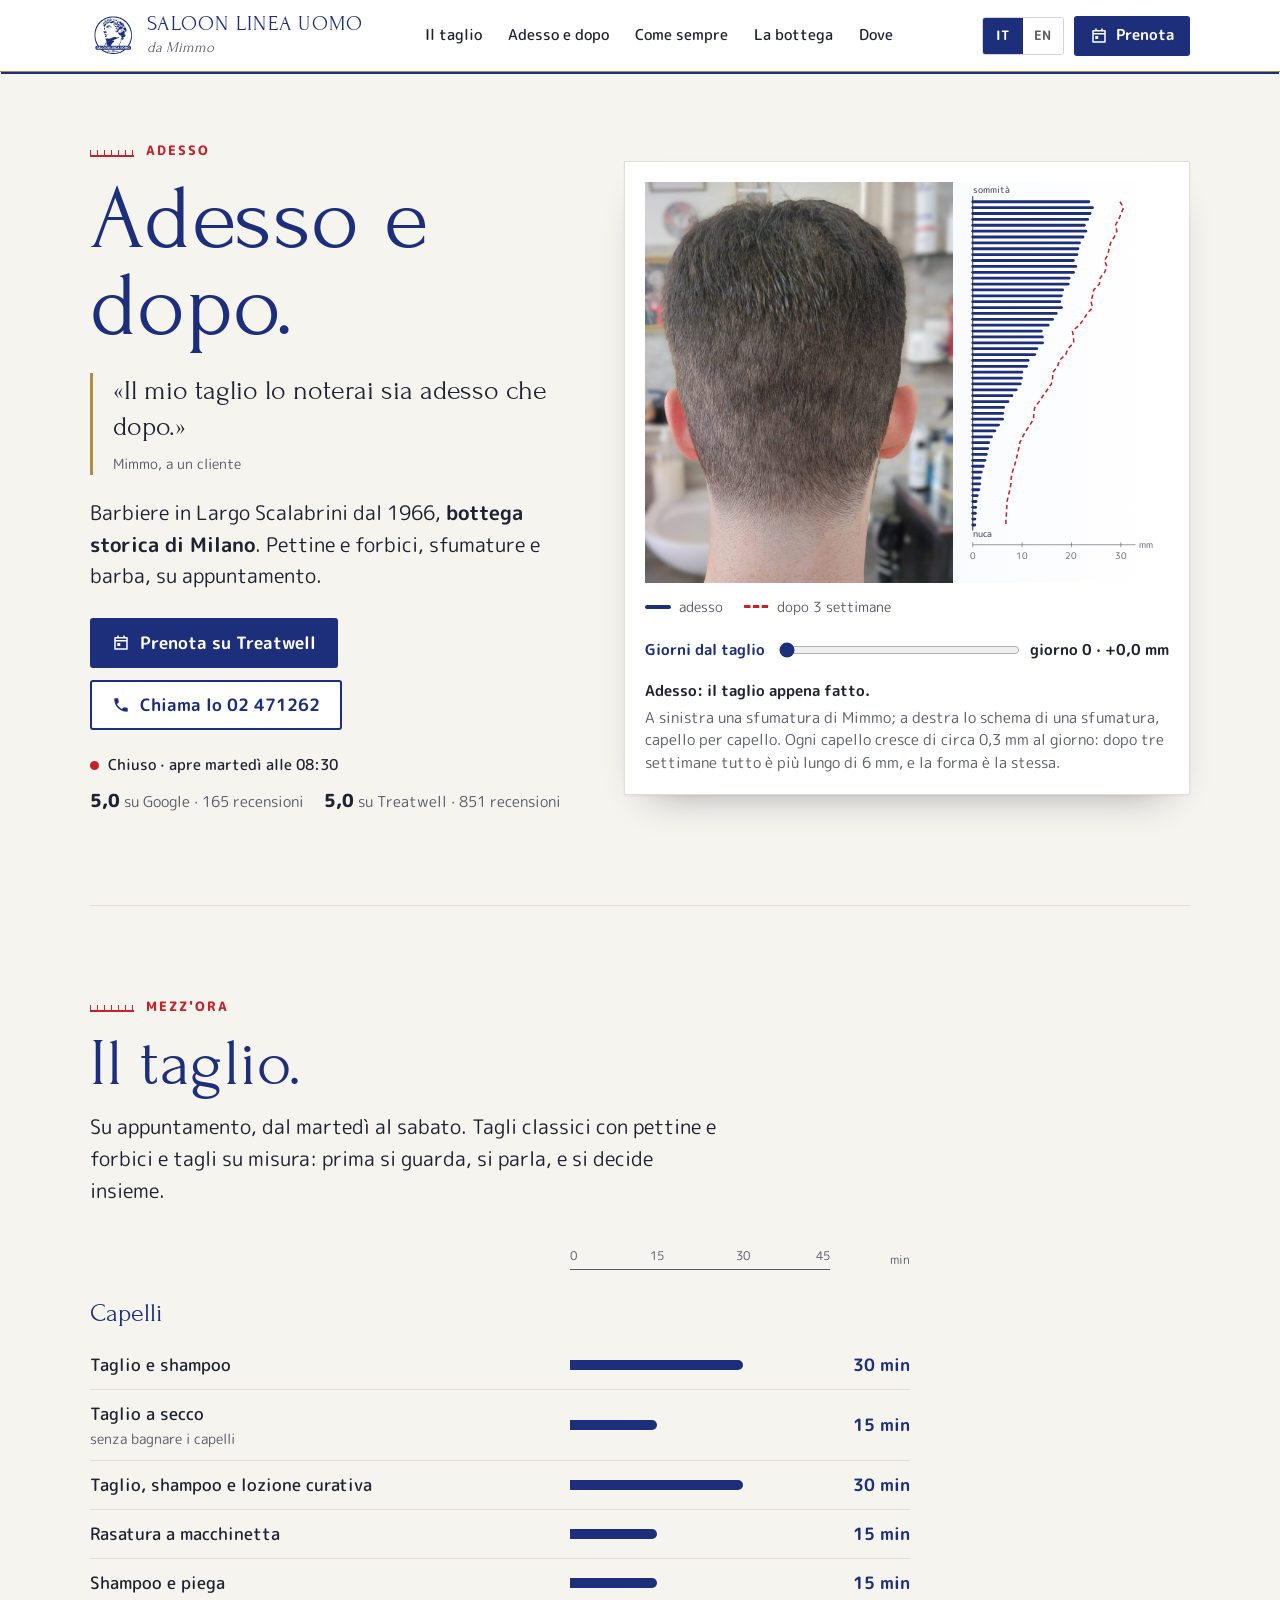
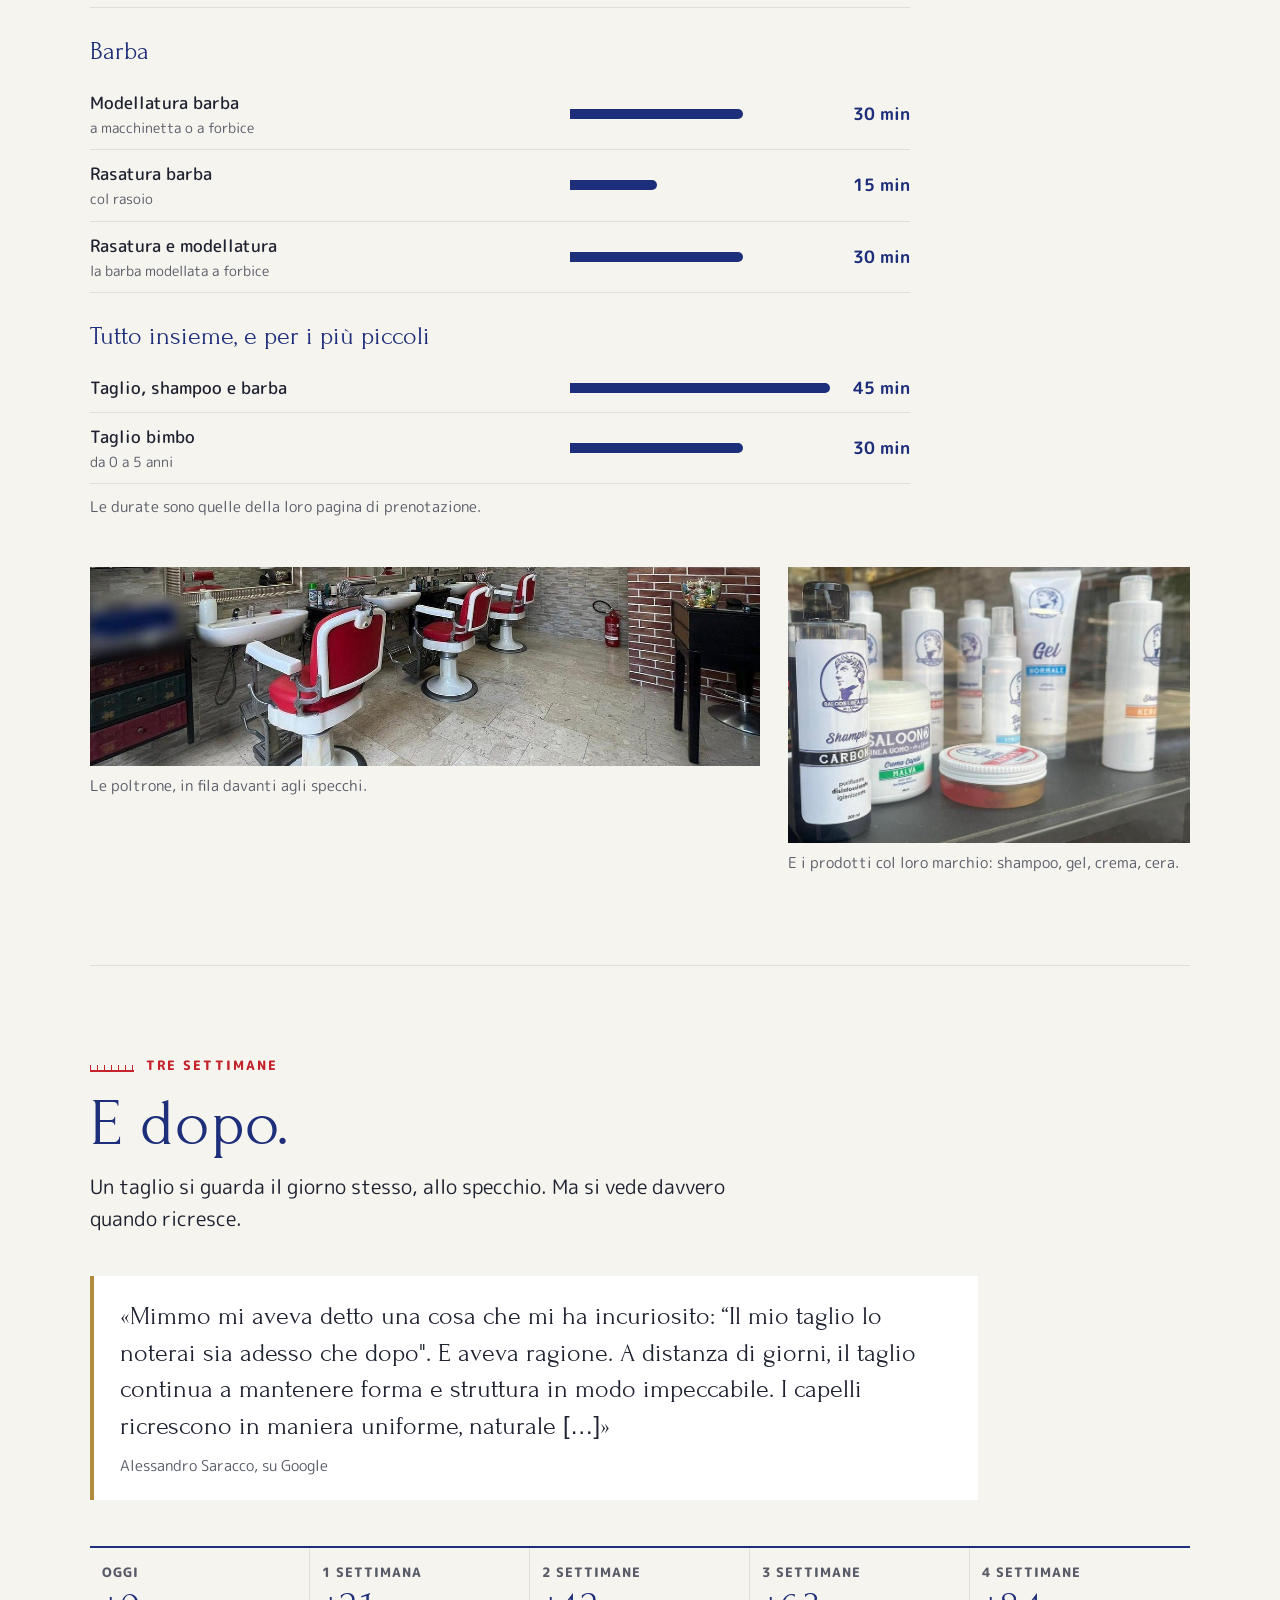
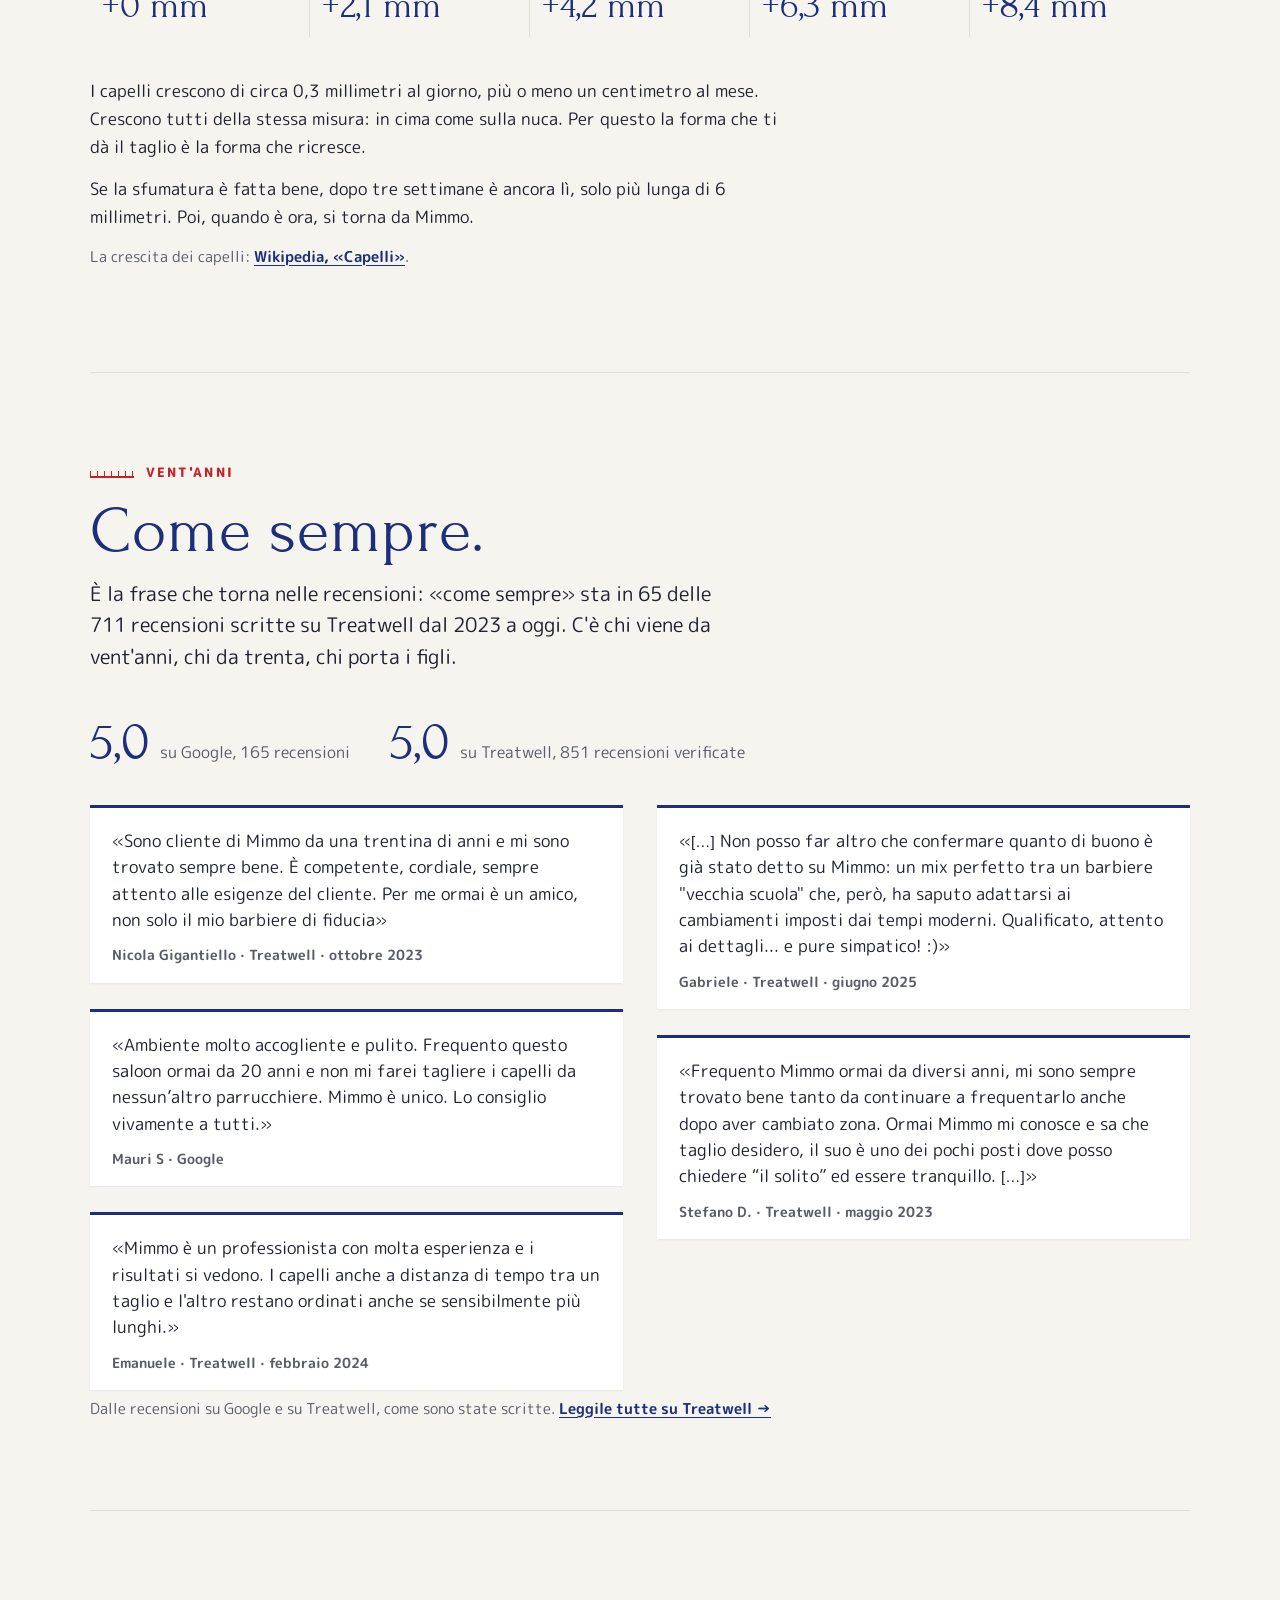
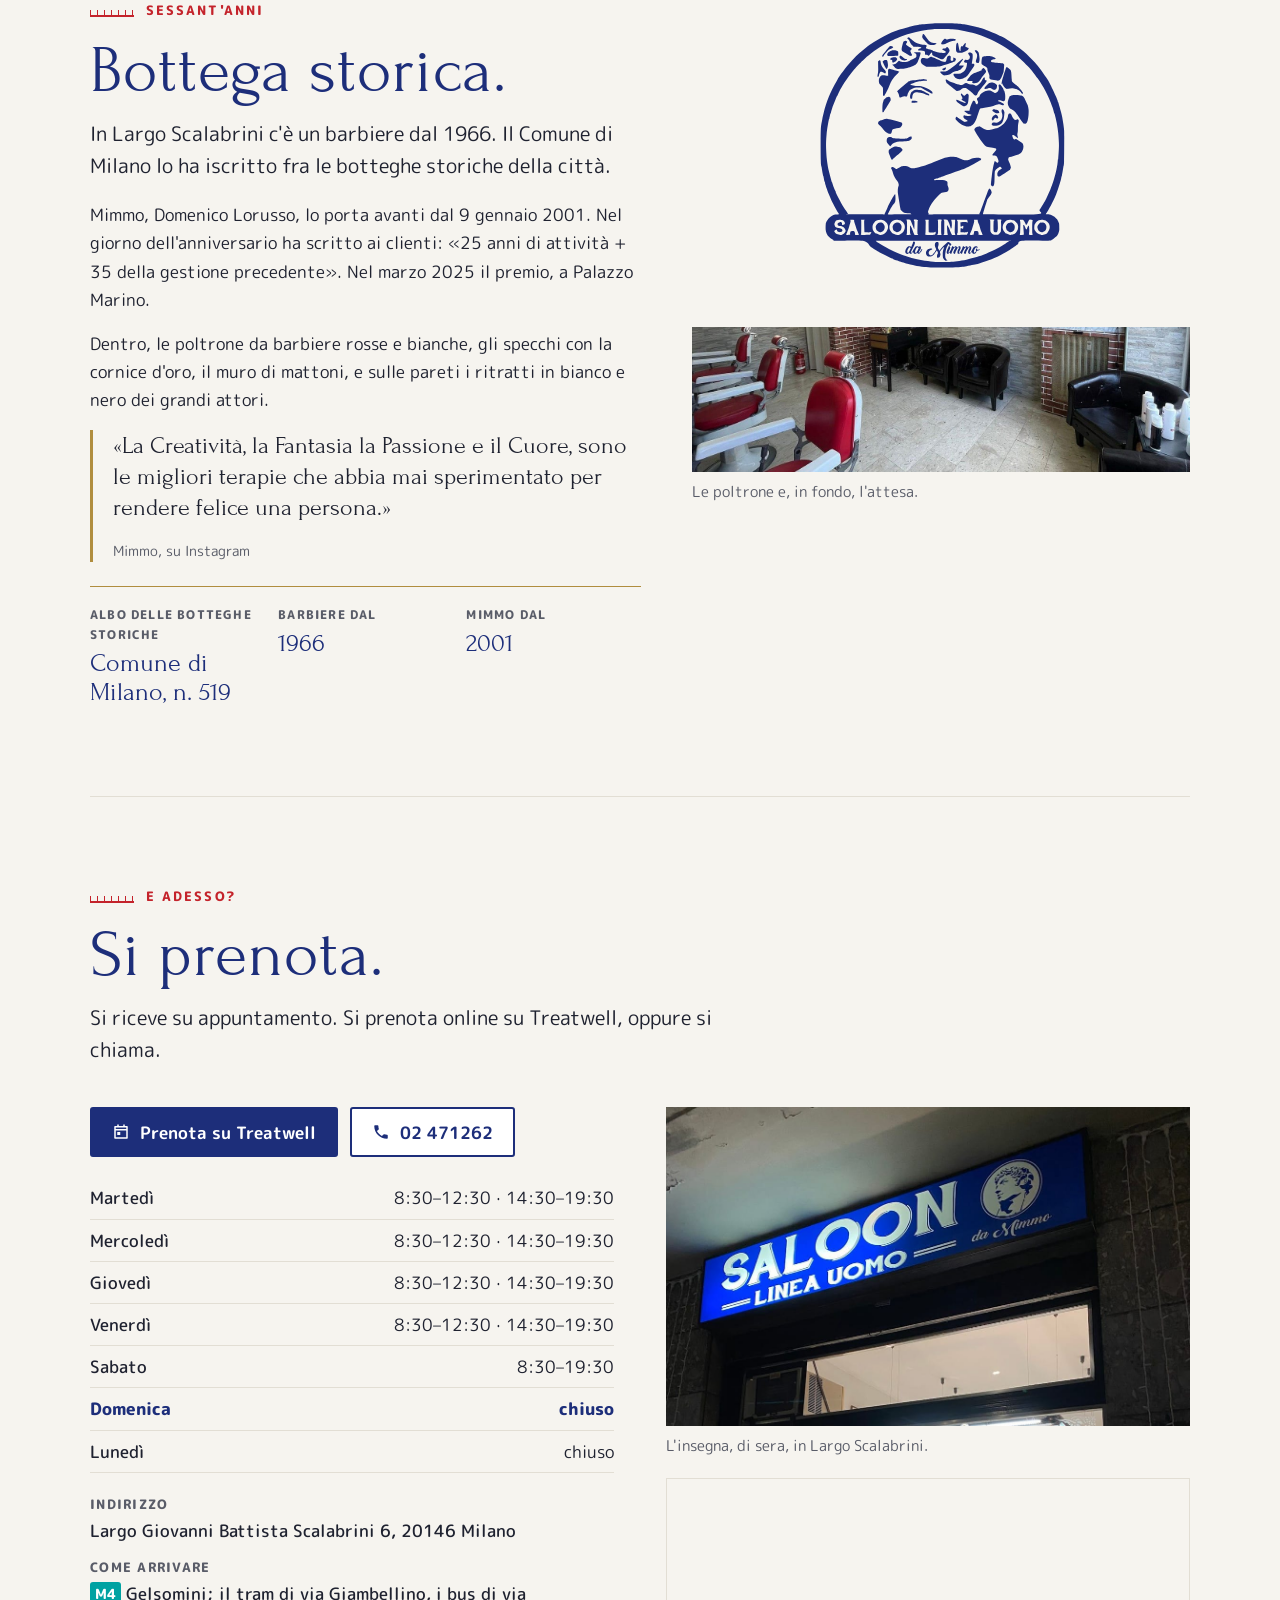
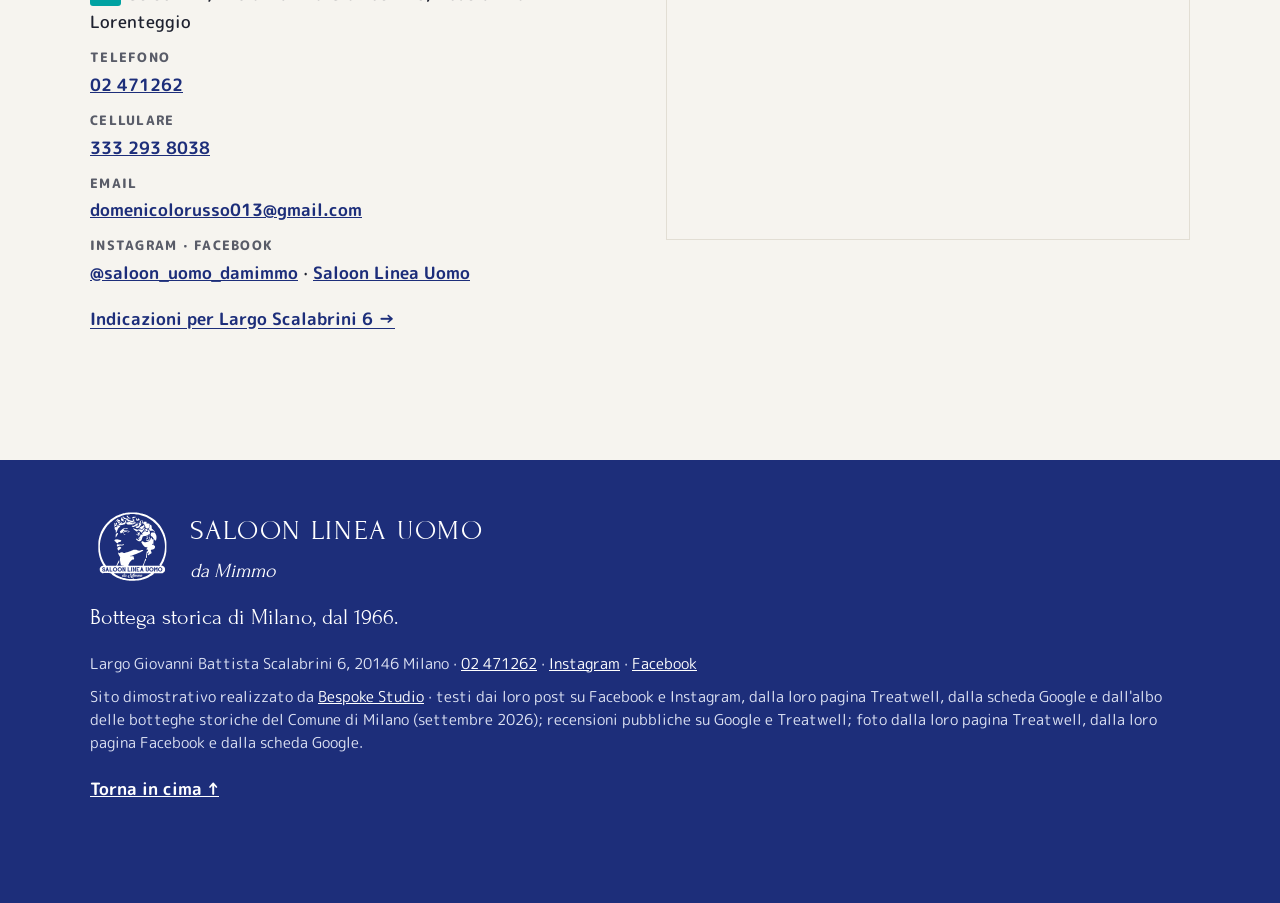
==== index.html @ 53cbd00c "Saloon Linea Uomo da Mimmo — adesso e dopo Sito vetrina del Saloon Linea Uomo da Mimmo, Largo Giovan" ====
<!DOCTYPE html>
<html lang="it" class="no-js">
<head>
<meta charset="utf-8">
<meta name="viewport" content="width=device-width, initial-scale=1">
<script>document.documentElement.classList.remove('no-js')</script>
<title>Saloon Linea Uomo da Mimmo — barbiere dal 1966, bottega storica · Largo Scalabrini, Milano</title>
<meta name="description" content="Saloon Linea Uomo da Mimmo: barbiere in Largo Giovanni Battista Scalabrini 6, Milano (Giambellino), dal 1966, bottega storica del Comune di Milano. Pettine e forbici, sfumature, barba, taglio bimbo. Su appuntamento dal martedì al sabato: prenota su Treatwell o chiama lo 02 471262.">
<link rel="canonical" href="https://rotenzark.github.io/saloon-linea-uomo/">
<meta property="og:type" content="website">
<meta property="og:title" content="Saloon Linea Uomo da Mimmo — Adesso e dopo.">
<meta property="og:description" content="«Il mio taglio lo noterai sia adesso che dopo.» Barbiere in Largo Scalabrini dal 1966, bottega storica di Milano. Su appuntamento.">
<meta property="og:image" content="https://rotenzark.github.io/saloon-linea-uomo/img/og.jpg">
<meta property="og:url" content="https://rotenzark.github.io/saloon-linea-uomo/">
<meta property="og:locale" content="it_IT">
<meta name="twitter:card" content="summary_large_image">
<meta name="theme-color" content="#1D2E7A">
<link rel="icon" href="img/favicon.svg" type="image/svg+xml">
<link rel="icon" href="img/favicon-32.png" sizes="32x32" type="image/png">
<link rel="apple-touch-icon" href="img/apple-touch-icon.png">
<link rel="preconnect" href="https://fonts.googleapis.com">
<link rel="preconnect" href="https://fonts.gstatic.com" crossorigin>
<link href="https://fonts.googleapis.com/css2?family=Forum&amp;family=M+PLUS+Rounded+1c:wght@400;500;700;800&amp;display=swap" rel="stylesheet">
<link rel="stylesheet" href="css/styles.css?v=1">
<script src="https://cdn.jsdelivr.net/npm/gsap@3.12.5/dist/gsap.min.js" defer></script>
<script src="https://cdn.jsdelivr.net/npm/gsap@3.12.5/dist/ScrollTrigger.min.js" defer></script>
<script src="js/main.js?v=1" defer></script>
<script type="application/ld+json">
{"@context":"https://schema.org","@type":"HairSalon","name":"Saloon Linea Uomo da Mimmo","alternateName":["Saloon Linea Uomo"],"description":"Barbiere e parrucchiere per uomo in Largo Giovanni Battista Scalabrini 6, Milano, dal 1966: bottega storica del Comune di Milano. Tagli classici pettine e forbici, sfumature, barba, taglio bimbo. Su appuntamento.","url":"https://rotenzark.github.io/saloon-linea-uomo/","image":"https://rotenzark.github.io/saloon-linea-uomo/img/og.jpg","logo":"https://rotenzark.github.io/saloon-linea-uomo/img/logo-saloon.svg","telephone":"+39 02 471262","email":"domenicolorusso013@gmail.com","founder":{"@type":"Person","name":"Domenico Lorusso","alternateName":"Mimmo"},"foundingDate":"1966","address":{"@type":"PostalAddress","streetAddress":"Largo Giovanni Battista Scalabrini 6","postalCode":"20146","addressLocality":"Milano","addressRegion":"MI","addressCountry":"IT"},"geo":{"@type":"GeoCoordinates","latitude":45.4497892,"longitude":9.1409458},"openingHoursSpecification":[{"@type":"OpeningHoursSpecification","dayOfWeek":["Tuesday","Wednesday","Thursday","Friday"],"opens":"08:30","closes":"12:30"},{"@type":"OpeningHoursSpecification","dayOfWeek":["Tuesday","Wednesday","Thursday","Friday"],"opens":"14:30","closes":"19:30"},{"@type":"OpeningHoursSpecification","dayOfWeek":"Saturday","opens":"08:30","closes":"19:30"}],"sameAs":["https://www.facebook.com/saloonlineauomodamimmo/","https://www.instagram.com/saloon_uomo_damimmo/","https://www.treatwell.it/salone/saloon-linea-uomo-da-mimmo/"]}
</script>
<script type="application/ld+json">
{"@context":"https://schema.org","@type":"FAQPage","mainEntity":[
{"@type":"Question","name":"Come si prenota da Saloon Linea Uomo da Mimmo?","acceptedAnswer":{"@type":"Answer","text":"Si riceve su appuntamento: si prenota online su Treatwell oppure si chiama lo 02 471262."}},
{"@type":"Question","name":"Quali sono gli orari?","acceptedAnswer":{"@type":"Answer","text":"Dal martedì al venerdì 8:30–12:30 e 14:30–19:30, il sabato 8:30–19:30. Domenica e lunedì chiuso."}},
{"@type":"Question","name":"Dove siete?","acceptedAnswer":{"@type":"Answer","text":"In Largo Giovanni Battista Scalabrini 6, 20146 Milano, in zona Giambellino–Lorenteggio. La metro più vicina è M4 Gelsomini; ci sono anche il tram di via Giambellino e i bus di via Lorenteggio."}},
{"@type":"Question","name":"Tagliate i capelli ai bambini?","acceptedAnswer":{"@type":"Answer","text":"Sì: c'è il taglio bimbo, per i bambini da 0 a 5 anni, e tanti papà portano i figli."}},
{"@type":"Question","name":"È una bottega storica?","acceptedAnswer":{"@type":"Answer","text":"Sì: il barbiere di Largo Scalabrini è dal 1966 nell'albo delle botteghe storiche del Comune di Milano. Mimmo lo porta avanti dal 2001."}}
]}
</script>
</head>
<body>

<svg class="simboli" aria-hidden="true" focusable="false"><defs>
  <symbol id="telefono" viewBox="0 0 24 24"><path fill="currentColor" d="M6.6 10.8c1.4 2.8 3.8 5.1 6.6 6.6l2.2-2.2c.3-.3.7-.4 1-.2 1.1.4 2.3.6 3.6.6.6 0 1 .4 1 1V20c0 .6-.4 1-1 1-9.4 0-17-7.6-17-17 0-.6.4-1 1-1h3.5c.6 0 1 .4 1 1 0 1.3.2 2.5.6 3.6.1.3 0 .7-.2 1l-2.3 2.2z"/></symbol>
  <symbol id="calendario" viewBox="0 0 24 24"><path fill="currentColor" d="M7 2h2v2h6V2h2v2h3a1 1 0 0 1 1 1v15a1 1 0 0 1-1 1H4a1 1 0 0 1-1-1V5a1 1 0 0 1 1-1h3V2zm12 8H5v9h14v-9zM5 6v2h14V6H5zm2 6h4v4H7v-4z"/></symbol>
</defs></svg>

<a class="salta-al-testo" href="#adesso" data-i18n="m.salta">Vai al contenuto</a>

<header class="testata">
  <a class="marchio" href="#adesso" aria-label="Saloon Linea Uomo da Mimmo, torna all'inizio" data-i18n-aria="m.top">
    <img class="marchio__logo" src="img/logo-saloon.svg" width="46" height="46" alt="">
    <span class="marchio__nome">Saloon Linea Uomo</span>
    <span class="marchio__da">da Mimmo</span>
  </a>
  <nav id="mainNav" class="voci" aria-label="Sezioni" data-i18n-aria="m.sezioni">
    <a href="#taglio" data-i18n="v.taglio">Il taglio</a>
    <a href="#dopo" data-i18n="v.dopo">Adesso e dopo</a>
    <a href="#sempre" data-i18n="v.sempre">Come sempre</a>
    <a href="#bottega" data-i18n="v.bottega">La bottega</a>
    <a href="#dove" data-i18n="v.dove">Dove</a>
  </nav>
  <div class="testata__destra">
    <div class="lingue" role="group" aria-label="Lingua" data-i18n-aria="m.lingua">
      <button type="button" data-lang="it" aria-pressed="true">IT</button>
      <button type="button" data-lang="en" aria-pressed="false">EN</button>
    </div>
    <a class="testata__prenota" href="https://www.treatwell.it/salone/saloon-linea-uomo-da-mimmo/" target="_blank" rel="noopener"><svg aria-hidden="true"><use href="#calendario"/></svg><span data-i18n="t.prenota">Prenota</span></a>
    <button id="burger" class="burger" type="button" aria-expanded="false" aria-controls="indiceMobile" aria-label="Apri il menu" data-i18n-aria="m.menu"><span></span><span></span><span></span></button>
  </div>
</header>

<nav id="indiceMobile" class="indice-mobile" hidden aria-label="Sezioni" data-i18n-aria="m.sezioni">
  <a href="#taglio" data-i18n="v.taglio">Il taglio</a>
  <a href="#dopo" data-i18n="v.dopo">Adesso e dopo</a>
  <a href="#sempre" data-i18n="v.sempre">Come sempre</a>
  <a href="#bottega" data-i18n="v.bottega">La bottega</a>
  <a href="#dove" data-i18n="v.dove">Dove</a>
</nav>

<!-- il righello del tempo: sei capitoli, dal più corto al più lungo -->
<nav class="righello" aria-label="Il tempo di un taglio" data-i18n-aria="m.righello">
  <ol>
    <li><a href="#adesso" data-tempo="adesso"><span data-i18n="r0">adesso</span></a></li>
    <li><a href="#taglio" data-tempo="taglio"><span data-i18n="r1">mezz'ora</span></a></li>
    <li><a href="#dopo" data-tempo="dopo"><span data-i18n="r2">tre settimane</span></a></li>
    <li><a href="#sempre" data-tempo="sempre"><span data-i18n="r3">vent'anni</span></a></li>
    <li><a href="#bottega" data-tempo="bottega"><span data-i18n="r4">sessant'anni</span></a></li>
    <li><a href="#dove" data-tempo="dove"><span data-i18n="r5">e adesso?</span></a></li>
  </ol>
</nav>

<main>

<!-- ══════ ADESSO — la copertina, con la firma: la sfumatura che ricresce ══════ -->
<section id="adesso" class="capitolo capitolo--adesso" data-capitolo="adesso" aria-labelledby="titolo">
  <div class="adesso">
    <div class="adesso__testo">
      <p class="tempo"><span data-i18n="h.tempo">Adesso</span></p>
      <h1 id="titolo" class="titolone" data-i18n="h.titolo">Adesso e dopo.</h1>
      <blockquote class="frase">
        <p data-i18n="h.frase">«Il mio taglio lo noterai sia adesso che dopo.»</p>
        <footer data-i18n="h.chi">Mimmo, a un cliente</footer>
      </blockquote>
      <p class="lede" data-i18n="h.sotto">Barbiere in Largo Scalabrini dal 1966, <strong>bottega storica di Milano</strong>. Pettine e forbici, sfumature e barba, su appuntamento.</p>
      <div class="bottoni">
        <a class="bottone bottone--blu" href="https://www.treatwell.it/salone/saloon-linea-uomo-da-mimmo/" target="_blank" rel="noopener"><svg aria-hidden="true"><use href="#calendario"/></svg><span data-i18n="h.prenota">Prenota su Treatwell</span></a>
        <a class="bottone" href="tel:+3902471262"><svg aria-hidden="true"><use href="#telefono"/></svg><span data-i18n="h.chiama">Chiama lo 02 471262</span></a>
      </div>
      <p class="stato-riga"><span class="stato" id="orarioStato">Dal martedì al sabato, su appuntamento</span></p>
      <p class="voti"><a href="#sempre"><b>5,0</b> <span data-i18n="h.vg">su Google · 165 recensioni</span></a> <a href="#sempre"><b>5,0</b> <span data-i18n="h.vt">su Treatwell · 851 recensioni</span></a></p>
    </div>
    <figure class="scheda" id="scheda">
      <div class="scheda__coppia">
        <div class="scheda__foto">
          <img src="img/sfumatura.jpg" width="1000" height="1301" fetchpriority="high" alt="Una sfumatura vista da dietro: i capelli corti e scuri in cima, sempre più corti verso la nuca, fino alla pelle" data-i18n-alt="h.alt">
        </div>
        <!-- GRAFICO:INIZIO -->
        <svg class="grafico" id="grafico" viewBox="0 0 700 1301" role="img" aria-labelledby="graficoTitolo graficoDesc">
          <title id="graficoTitolo" data-i18n="h.gTitolo">Schema della sfumatura: la lunghezza di ogni capello, dalla sommità alla nuca</title>
          <desc id="graficoDesc" data-i18n="h.gDesc">Cinquantasei righe blu, corte in basso e lunghe in alto: da 0,4 millimetri alla nuca a 24 in cima. Una linea rossa tratteggiata segna gli stessi capelli dopo tre settimane, tutti più lunghi di 6,3 millimetri: la forma è la stessa, spostata.</desc>
          <text class="grafico__zona" x="64" y="36" data-i18n="h.gSu">sommità</text>
          <text class="grafico__zona" x="64" y="1150" data-i18n="h.gGiu">nuca</text>
          <line class="grafico__cute" x1="64" y1="46" x2="64" y2="1130"/>
          <g class="grafico__capelli"><line class="capello" x1="64" y1="64" x2="440.6" y2="64" data-l="23.54"/><line class="capello" x1="64" y1="83.1" x2="452.2" y2="83.1" data-l="24.26"/><line class="capello" x1="64" y1="102.1" x2="444.3" y2="102.1" data-l="23.77"/><line class="capello" x1="64" y1="121.2" x2="436.5" y2="121.2" data-l="23.28"/><line class="capello" x1="64" y1="140.2" x2="425.8" y2="140.2" data-l="22.61"/><line class="capello" x1="64" y1="159.3" x2="430.6" y2="159.3" data-l="22.91"/><line class="capello" x1="64" y1="178.3" x2="421.8" y2="178.3" data-l="22.36"/><line class="capello" x1="64" y1="197.4" x2="410.1" y2="197.4" data-l="21.63"/><line class="capello" x1="64" y1="216.4" x2="405.1" y2="216.4" data-l="21.32"/><line class="capello" x1="64" y1="235.5" x2="401.6" y2="235.5" data-l="21.1"/><line class="capello" x1="64" y1="254.5" x2="390.2" y2="254.5" data-l="20.39"/><line class="capello" x1="64" y1="273.6" x2="398.2" y2="273.6" data-l="20.89"/><line class="capello" x1="64" y1="292.7" x2="390.7" y2="292.7" data-l="20.42"/><line class="capello" x1="64" y1="311.7" x2="376.3" y2="311.7" data-l="19.52"/><line class="capello" x1="64" y1="330.8" x2="373.8" y2="330.8" data-l="19.36"/><line class="capello" x1="64" y1="349.8" x2="355.5" y2="349.8" data-l="18.22"/><line class="capello" x1="64" y1="368.9" x2="351.5" y2="368.9" data-l="17.97"/><line class="capello" x1="64" y1="387.9" x2="346.4" y2="387.9" data-l="17.65"/><line class="capello" x1="64" y1="407" x2="351.7" y2="407" data-l="17.98"/><line class="capello" x1="64" y1="426" x2="334.7" y2="426" data-l="16.92"/><line class="capello" x1="64" y1="445.1" x2="322.7" y2="445.1" data-l="16.17"/><line class="capello" x1="64" y1="464.1" x2="308.3" y2="464.1" data-l="15.27"/><line class="capello" x1="64" y1="483.2" x2="286.4" y2="483.2" data-l="13.9"/><line class="capello" x1="64" y1="502.3" x2="289.8" y2="502.3" data-l="14.11"/><line class="capello" x1="64" y1="521.3" x2="290.6" y2="521.3" data-l="14.16"/><line class="capello" x1="64" y1="540.4" x2="271.7" y2="540.4" data-l="12.98"/><line class="capello" x1="64" y1="559.4" x2="265" y2="559.4" data-l="12.56"/><line class="capello" x1="64" y1="578.5" x2="243.5" y2="578.5" data-l="11.22"/><line class="capello" x1="64" y1="597.5" x2="238.7" y2="597.5" data-l="10.92"/><line class="capello" x1="64" y1="616.6" x2="222.9" y2="616.6" data-l="9.93"/><line class="capello" x1="64" y1="635.6" x2="222.1" y2="635.6" data-l="9.88"/><line class="capello" x1="64" y1="654.7" x2="218.1" y2="654.7" data-l="9.63"/><line class="capello" x1="64" y1="673.7" x2="205" y2="673.7" data-l="8.81"/><line class="capello" x1="64" y1="692.8" x2="191.2" y2="692.8" data-l="7.95"/><line class="capello" x1="64" y1="711.9" x2="178.4" y2="711.9" data-l="7.15"/><line class="capello" x1="64" y1="730.9" x2="164.2" y2="730.9" data-l="6.26"/><line class="capello" x1="64" y1="750" x2="161.1" y2="750" data-l="6.07"/><line class="capello" x1="64" y1="769" x2="160.5" y2="769" data-l="6.03"/><line class="capello" x1="64" y1="788.1" x2="147.8" y2="788.1" data-l="5.24"/><line class="capello" x1="64" y1="807.1" x2="135.7" y2="807.1" data-l="4.48"/><line class="capello" x1="64" y1="826.2" x2="125.1" y2="826.2" data-l="3.82"/><line class="capello" x1="64" y1="845.2" x2="115.8" y2="845.2" data-l="3.24"/><line class="capello" x1="64" y1="864.3" x2="112.3" y2="864.3" data-l="3.02"/><line class="capello" x1="64" y1="883.3" x2="108" y2="883.3" data-l="2.75"/><line class="capello" x1="64" y1="902.4" x2="103.5" y2="902.4" data-l="2.47"/><line class="capello" x1="64" y1="921.5" x2="97.8" y2="921.5" data-l="2.11"/><line class="capello" x1="64" y1="940.5" x2="91.8" y2="940.5" data-l="1.74"/><line class="capello" x1="64" y1="959.6" x2="87.7" y2="959.6" data-l="1.48"/><line class="capello" x1="64" y1="978.6" x2="86.9" y2="978.6" data-l="1.43"/><line class="capello" x1="64" y1="997.7" x2="83.8" y2="997.7" data-l="1.24"/><line class="capello" x1="64" y1="1016.7" x2="78.7" y2="1016.7" data-l="0.92"/><line class="capello" x1="64" y1="1035.8" x2="74.6" y2="1035.8" data-l="0.66"/><line class="capello" x1="64" y1="1054.8" x2="73.4" y2="1054.8" data-l="0.59"/><line class="capello" x1="64" y1="1073.9" x2="72.5" y2="1073.9" data-l="0.53"/><line class="capello" x1="64" y1="1092.9" x2="70.9" y2="1092.9" data-l="0.43"/><line class="capello" x1="64" y1="1112" x2="70.6" y2="1112" data-l="0.41"/></g>
          <polyline class="grafico__dopo" points="541.4,64 553,83.1 545.1,102.1 537.3,121.2 526.6,140.2 531.4,159.3 522.6,178.3 510.9,197.4 505.9,216.4 502.4,235.5 491,254.5 499,273.6 491.5,292.7 477.1,311.7 474.6,330.8 456.3,349.8 452.3,368.9 447.2,387.9 452.5,407 435.5,426 423.5,445.1 409.1,464.1 387.2,483.2 390.6,502.3 391.4,521.3 372.5,540.4 365.8,559.4 344.3,578.5 339.5,597.5 323.7,616.6 322.9,635.6 318.9,654.7 305.8,673.7 292,692.8 279.2,711.9 265,730.9 261.9,750 261.3,769 248.6,788.1 236.5,807.1 225.9,826.2 216.6,845.2 213.1,864.3 208.8,883.3 204.3,902.4 198.6,921.5 192.6,940.5 188.5,959.6 187.7,978.6 184.6,997.7 179.5,1016.7 175.4,1035.8 174.2,1054.8 173.3,1073.9 171.7,1092.9 171.4,1112"/>
          <g class="asse"><line class="asse__linea" x1="64" y1="1176" x2="592" y2="1176"/><line class="asse__tacca" x1="64" y1="1168" x2="64" y2="1184"/><text class="asse__num" x="64" y="1222" text-anchor="middle">0</text><line class="asse__tacca" x1="224" y1="1168" x2="224" y2="1184"/><text class="asse__num" x="224" y="1222" text-anchor="middle">10</text><line class="asse__tacca" x1="384" y1="1168" x2="384" y2="1184"/><text class="asse__num" x="384" y="1222" text-anchor="middle">20</text><line class="asse__tacca" x1="544" y1="1168" x2="544" y2="1184"/><text class="asse__num" x="544" y="1222" text-anchor="middle">30</text><text class="asse__mm" x="604" y="1186">mm</text></g>
        </svg>
        <!-- GRAFICO:FINE -->
      </div>
      <p class="scheda__legenda"><span><i></i><span data-i18n="h.lAdesso">adesso</span></span><span><i class="tratteggio"></i><span data-i18n="h.lDopo">dopo 3 settimane</span></span></p>
      <div class="scheda__giorni" id="giorniRiga" hidden>
        <label for="giorni" data-i18n="h.giorniLab">Giorni dal taglio</label>
        <input type="range" id="giorni" min="0" max="28" step="1" value="0">
        <output id="giorniOut" for="giorni"><span id="giornoN">giorno 0</span> · <span id="giornoMm">+0,0 mm</span></output>
      </div>
      <figcaption>
        <span class="scheda__stato" id="schedaStato" aria-live="polite" data-i18n="h.stato">Adesso: il taglio appena fatto.</span>
        <span data-i18n="h.cap">A sinistra una sfumatura di Mimmo; a destra lo schema di una sfumatura, capello per capello. Ogni capello cresce di circa 0,3 mm al giorno: dopo tre settimane tutto è più lungo di 6 mm, e la forma è la stessa.</span>
      </figcaption>
    </figure>
  </div>
</section>

<!-- ══════ MEZZ'ORA — il taglio ══════ -->
<section id="taglio" class="capitolo" data-capitolo="taglio" aria-labelledby="taglio-t">
  <header class="capo reveal">
    <p class="tempo"><span data-i18n="t.tempo">Mezz'ora</span></p>
    <h2 id="taglio-t" class="titolo" data-i18n="t.t">Il taglio.</h2>
    <p class="lede" data-i18n="t.s">Su appuntamento, dal martedì al sabato. Tagli classici con pettine e forbici e tagli su misura: prima si guarda, si parla, e si decide insieme.</p>
  </header>
  <div class="listino reveal">
    <div class="listino__scala" aria-hidden="true"><span></span><span class="listino__tacche"><span>0</span><span>15</span><span>30</span><span>45</span></span><span>min</span></div>
    <h3 class="listino__gruppo" data-i18n="t.g1">Capelli</h3>
    <ul>
      <li class="servizio" style="--min:30"><span class="servizio__nome" data-i18n="t.s1">Taglio e shampoo</span><span class="servizio__barra" aria-hidden="true"></span><span class="servizio__min">30 min</span></li>
      <li class="servizio" style="--min:15"><span class="servizio__nome"><span data-i18n="t.s2">Taglio a secco</span> <small data-i18n="t.s2n">senza bagnare i capelli</small></span><span class="servizio__barra" aria-hidden="true"></span><span class="servizio__min">15 min</span></li>
      <li class="servizio" style="--min:30"><span class="servizio__nome" data-i18n="t.s3">Taglio, shampoo e lozione curativa</span><span class="servizio__barra" aria-hidden="true"></span><span class="servizio__min">30 min</span></li>
      <li class="servizio" style="--min:15"><span class="servizio__nome" data-i18n="t.s4">Rasatura a macchinetta</span><span class="servizio__barra" aria-hidden="true"></span><span class="servizio__min">15 min</span></li>
      <li class="servizio" style="--min:15"><span class="servizio__nome" data-i18n="t.s5">Shampoo e piega</span><span class="servizio__barra" aria-hidden="true"></span><span class="servizio__min">15 min</span></li>
    </ul>
    <h3 class="listino__gruppo" data-i18n="t.g2">Barba</h3>
    <ul>
      <li class="servizio" style="--min:30"><span class="servizio__nome"><span data-i18n="t.s6">Modellatura barba</span> <small data-i18n="t.s6n">a macchinetta o a forbice</small></span><span class="servizio__barra" aria-hidden="true"></span><span class="servizio__min">30 min</span></li>
      <li class="servizio" style="--min:15"><span class="servizio__nome"><span data-i18n="t.s7">Rasatura barba</span> <small data-i18n="t.s7n">col rasoio</small></span><span class="servizio__barra" aria-hidden="true"></span><span class="servizio__min">15 min</span></li>
      <li class="servizio" style="--min:30"><span class="servizio__nome"><span data-i18n="t.s8">Rasatura e modellatura</span> <small data-i18n="t.s8n">la barba modellata a forbice</small></span><span class="servizio__barra" aria-hidden="true"></span><span class="servizio__min">30 min</span></li>
    </ul>
    <h3 class="listino__gruppo" data-i18n="t.g3">Tutto insieme, e per i più piccoli</h3>
    <ul>
      <li class="servizio" style="--min:45"><span class="servizio__nome" data-i18n="t.s9">Taglio, shampoo e barba</span><span class="servizio__barra" aria-hidden="true"></span><span class="servizio__min">45 min</span></li>
      <li class="servizio" style="--min:30"><span class="servizio__nome"><span data-i18n="t.s10">Taglio bimbo</span> <small data-i18n="t.s10n">da 0 a 5 anni</small></span><span class="servizio__barra" aria-hidden="true"></span><span class="servizio__min">30 min</span></li>
    </ul>
    <p class="piccolo" data-i18n="t.nota">Le durate sono quelle della loro pagina di prenotazione.</p>
  </div>
  <div class="coppia-foto">
    <figure class="foto reveal">
      <button class="foto-btn" type="button" data-full="img/saloon.jpg"><img src="img/saloon.jpg" width="1280" height="380" alt="Le poltrone da barbiere rosse e bianche in fila davanti ai lavandini, sul pavimento di marmo chiaro" data-i18n-alt="t.a1"></button>
      <figcaption data-i18n="t.f1">Le poltrone, in fila davanti agli specchi.</figcaption>
    </figure>
    <figure class="foto reveal">
      <button class="foto-btn" type="button" data-full="img/prodotti.jpg"><img src="img/prodotti.jpg" width="908" height="625" alt="Flaconi e vasetti bianchi con il loro logo, la testa classica nel cerchio blu: shampoo al carbone, crema capelli alla malva, gel, cera" data-i18n-alt="t.a2"></button>
      <figcaption data-i18n="t.f2">E i prodotti col loro marchio: shampoo, gel, crema, cera.</figcaption>
    </figure>
  </div>
</section>

<!-- ══════ TRE SETTIMANE — adesso e dopo ══════ -->
<section id="dopo" class="capitolo capitolo--dopo" data-capitolo="dopo" aria-labelledby="dopo-t">
  <header class="capo reveal">
    <p class="tempo"><span data-i18n="d.tempo">Tre settimane</span></p>
    <h2 id="dopo-t" class="titolo" data-i18n="d.t">E dopo.</h2>
    <p class="lede" data-i18n="d.s">Un taglio si guarda il giorno stesso, allo specchio. Ma si vede davvero quando ricresce.</p>
  </header>
  <blockquote class="citazione reveal">
    <p data-i18n="d.cit">«Mimmo mi aveva detto una cosa che mi ha incuriosito: “Il mio taglio lo noterai sia adesso che dopo". E aveva ragione. A distanza di giorni, il taglio continua a mantenere forma e struttura in modo impeccabile. I capelli ricrescono in maniera uniforme, naturale <span class="taglio">[…]</span>»</p>
    <footer>Alessandro Saracco, <span data-i18n="d.su">su Google</span></footer>
  </blockquote>
  <ol class="giorni reveal" aria-label="Quanto crescono i capelli, settimana per settimana" data-i18n-aria="d.gAria">
    <li><b data-i18n="d.g0">oggi</b><span>+0 mm</span></li>
    <li><b data-i18n="d.g1">1 settimana</b><span>+2,1 mm</span></li>
    <li><b data-i18n="d.g2">2 settimane</b><span>+4,2 mm</span></li>
    <li><b data-i18n="d.g3">3 settimane</b><span>+6,3 mm</span></li>
    <li><b data-i18n="d.g4">4 settimane</b><span>+8,4 mm</span></li>
  </ol>
  <div class="dopo__testo reveal">
    <p data-i18n="d.p1">I capelli crescono di circa 0,3 millimetri al giorno, più o meno un centimetro al mese. Crescono tutti della stessa misura: in cima come sulla nuca. Per questo la forma che ti dà il taglio è la forma che ricresce.</p>
    <p data-i18n="d.p2">Se la sfumatura è fatta bene, dopo tre settimane è ancora lì, solo più lunga di 6 millimetri. Poi, quando è ora, si torna da Mimmo.</p>
    <p class="piccolo"><span data-i18n="d.fonte">La crescita dei capelli:</span> <a class="link" href="https://it.wikipedia.org/wiki/Capelli" target="_blank" rel="noopener">Wikipedia, «Capelli»</a>.</p>
  </div>
</section>

<!-- ══════ VENT'ANNI — come sempre ══════ -->
<section id="sempre" class="capitolo" data-capitolo="sempre" aria-labelledby="sempre-t">
  <header class="capo reveal">
    <p class="tempo"><span data-i18n="s.tempo">Vent'anni</span></p>
    <h2 id="sempre-t" class="titolo" data-i18n="s.t">Come sempre.</h2>
    <p class="lede" data-i18n="s.s">È la frase che torna nelle recensioni: «come sempre» sta in 65 delle 711 recensioni scritte su Treatwell dal 2023 a oggi. C'è chi viene da vent'anni, chi da trenta, chi porta i figli.</p>
  </header>
  <div class="voti-grandi reveal">
    <p><b>5,0</b> <span data-i18n="s.vg">su Google, 165 recensioni</span></p>
    <p><b>5,0</b> <span data-i18n="s.vt">su Treatwell, 851 recensioni verificate</span></p>
  </div>
  <ul class="recensioni">
    <li class="recensione reveal">
      <blockquote><p>«Sono cliente di Mimmo da una trentina di anni e mi sono trovato sempre bene. È competente, cordiale, sempre attento alle esigenze del cliente. Per me ormai è un amico, non solo il mio barbiere di fiducia»</p></blockquote>
      <p class="recensione__chi">Nicola Gigantiello · Treatwell · <span data-i18n="s.d1">ottobre 2023</span></p>
    </li>
    <li class="recensione reveal">
      <blockquote><p>«Ambiente molto accogliente e pulito. Frequento questo saloon ormai da 20 anni e non mi farei tagliere i capelli da nessun’altro parrucchiere. Mimmo è unico. Lo consiglio vivamente a tutti.»</p></blockquote>
      <p class="recensione__chi">Mauri S · Google</p>
    </li>
    <li class="recensione reveal">
      <blockquote><p>«Mimmo è un professionista con molta esperienza e i risultati si vedono. I capelli anche a distanza di tempo tra un taglio e l'altro restano ordinati anche se sensibilmente più lunghi.»</p></blockquote>
      <p class="recensione__chi">Emanuele · Treatwell · <span data-i18n="s.d2">febbraio 2024</span></p>
    </li>
    <li class="recensione reveal">
      <blockquote><p>«<span class="taglio">[…]</span> Non posso far altro che confermare quanto di buono è già stato detto su Mimmo: un mix perfetto tra un barbiere "vecchia scuola" che, però, ha saputo adattarsi ai cambiamenti imposti dai tempi moderni. Qualificato, attento ai dettagli... e pure simpatico! :)»</p></blockquote>
      <p class="recensione__chi">Gabriele · Treatwell · <span data-i18n="s.d3">giugno 2025</span></p>
    </li>
    <li class="recensione reveal">
      <blockquote><p>«Frequento Mimmo ormai da diversi anni, mi sono sempre trovato bene tanto da continuare a frequentarlo anche dopo aver cambiato zona. Ormai Mimmo mi conosce e sa che taglio desidero, il suo è uno dei pochi posti dove posso chiedere “il solito” ed essere tranquillo. <span class="taglio">[…]</span>»</p></blockquote>
      <p class="recensione__chi">Stefano D. · Treatwell · <span data-i18n="s.d4">maggio 2023</span></p>
    </li>
  </ul>
  <p class="piccolo recensioni__nota"><span data-i18n="s.nota">Dalle recensioni su Google e su Treatwell, come sono state scritte.</span> <a class="link" href="https://www.treatwell.it/salone/saloon-linea-uomo-da-mimmo/" target="_blank" rel="noopener" data-i18n="s.tutte">Leggile tutte su Treatwell →</a></p>
</section>

<!-- ══════ SESSANT'ANNI — la bottega ══════ -->
<section id="bottega" class="capitolo capitolo--bottega" data-capitolo="bottega" aria-labelledby="bottega-t">
  <div class="bottega">
    <div class="bottega__testo reveal">
      <p class="tempo"><span data-i18n="b.tempo">Sessant'anni</span></p>
      <h2 id="bottega-t" class="titolo" data-i18n="b.t">Bottega storica.</h2>
      <p class="lede" data-i18n="b.s">In Largo Scalabrini c'è un barbiere dal 1966. Il Comune di Milano lo ha iscritto fra le botteghe storiche della città.</p>
      <p data-i18n="b.p1">Mimmo, Domenico Lorusso, lo porta avanti dal 9 gennaio 2001. Nel giorno dell'anniversario ha scritto ai clienti: «25 anni di attività + 35 della gestione precedente». Nel marzo 2025 il premio, a Palazzo Marino.</p>
      <p data-i18n="b.p2">Dentro, le poltrone da barbiere rosse e bianche, gli specchi con la cornice d'oro, il muro di mattoni, e sulle pareti i ritratti in bianco e nero dei grandi attori.</p>
      <blockquote class="frase frase--piccola">
        <p data-i18n="b.frase">«La Creatività, la Fantasia la Passione e il Cuore, sono le migliori terapie che abbia mai sperimentato per rendere felice una persona.»</p>
        <footer data-i18n="b.chi">Mimmo, su Instagram</footer>
      </blockquote>
      <dl class="albo">
        <div><dt data-i18n="b.k1">Albo delle botteghe storiche</dt><dd data-i18n="b.v1">Comune di Milano, n. 519</dd></div>
        <div><dt data-i18n="b.k2">Barbiere dal</dt><dd>1966</dd></div>
        <div><dt data-i18n="b.k3">Mimmo dal</dt><dd>2001</dd></div>
      </dl>
    </div>
    <div class="bottega__segni">
      <figure class="logo-grande reveal">
        <img src="img/logo-saloon.svg" width="300" height="301" alt="Il loro logo: una testa classica di profilo, coi capelli ricci, in un cerchio blu; sotto «Saloon Linea Uomo» e «da Mimmo»" data-i18n-alt="b.alogo">
      </figure>
      <figure class="foto reveal">
        <button class="foto-btn" type="button" data-full="img/poltrone.jpg"><img src="img/poltrone.jpg" width="1280" height="372" alt="Tre poltrone da barbiere rosse e bianche e, in fondo, le due poltroncine nere dell'attesa e il muro di mattoni" data-i18n-alt="b.afoto"></button>
        <figcaption data-i18n="b.f1">Le poltrone e, in fondo, l'attesa.</figcaption>
      </figure>
    </div>
  </div>
</section>

<!-- ══════ E ADESSO? — dove e quando ══════ -->
<section id="dove" class="capitolo" data-capitolo="dove" aria-labelledby="dove-t">
  <header class="capo reveal">
    <p class="tempo"><span data-i18n="w.tempo">E adesso?</span></p>
    <h2 id="dove-t" class="titolo" data-i18n="w.t">Si prenota.</h2>
    <p class="lede" data-i18n="w.s">Si riceve su appuntamento. Si prenota online su Treatwell, oppure si chiama.</p>
  </header>
  <div class="dove">
    <div class="dove__col reveal">
      <div class="bottoni">
        <a class="bottone bottone--blu" href="https://www.treatwell.it/salone/saloon-linea-uomo-da-mimmo/" target="_blank" rel="noopener"><svg aria-hidden="true"><use href="#calendario"/></svg><span data-i18n="w.prenota">Prenota su Treatwell</span></a>
        <a class="bottone" href="tel:+3902471262"><svg aria-hidden="true"><use href="#telefono"/></svg><span>02 471262</span></a>
      </div>
      <table class="orari">
        <caption class="vh" data-i18n="w.cap">Orari</caption>
        <tbody>
          <tr data-day="2"><th scope="row" data-i18n="w.mar">Martedì</th><td>8:30–12:30 · 14:30–19:30</td></tr>
          <tr data-day="3"><th scope="row" data-i18n="w.mer">Mercoledì</th><td>8:30–12:30 · 14:30–19:30</td></tr>
          <tr data-day="4"><th scope="row" data-i18n="w.gio">Giovedì</th><td>8:30–12:30 · 14:30–19:30</td></tr>
          <tr data-day="5"><th scope="row" data-i18n="w.ven">Venerdì</th><td>8:30–12:30 · 14:30–19:30</td></tr>
          <tr data-day="6"><th scope="row" data-i18n="w.sab">Sabato</th><td>8:30–19:30</td></tr>
          <tr data-day="0"><th scope="row" data-i18n="w.dom">Domenica</th><td data-i18n="w.chiuso">chiuso</td></tr>
          <tr data-day="1"><th scope="row" data-i18n="w.lun">Lunedì</th><td data-i18n="w.chiuso">chiuso</td></tr>
        </tbody>
      </table>
      <dl class="contatti">
        <div><dt data-i18n="w.k1">Indirizzo</dt><dd>Largo Giovanni Battista Scalabrini 6, 20146 Milano</dd></div>
        <div><dt data-i18n="w.k2">Come arrivare</dt><dd><span class="metro">M4</span> <span data-i18n="w.v2">Gelsomini; il tram di via Giambellino, i bus di via Lorenteggio</span></dd></div>
        <div><dt data-i18n="w.k3">Telefono</dt><dd><a href="tel:+3902471262">02 471262</a></dd></div>
        <div><dt data-i18n="w.k4">Cellulare</dt><dd><a href="tel:+393332938038">333 293 8038</a></dd></div>
        <div><dt>Email</dt><dd><a href="mailto:domenicolorusso013@gmail.com">domenicolorusso013@gmail.com</a></dd></div>
        <div><dt>Instagram · Facebook</dt><dd><a href="https://www.instagram.com/saloon_uomo_damimmo/" target="_blank" rel="noopener">@saloon_uomo_damimmo</a> · <a href="https://www.facebook.com/saloonlineauomodamimmo/" target="_blank" rel="noopener">Saloon Linea Uomo</a></dd></div>
      </dl>
      <p><a class="link" href="https://www.google.com/maps/dir/?api=1&amp;destination=Largo+Giovanni+Battista+Scalabrini+6+20146+Milano" target="_blank" rel="noopener" data-i18n="w.strada">Indicazioni per Largo Scalabrini 6 →</a></p>
    </div>
    <div class="dove__col">
      <figure class="foto reveal">
        <button class="foto-btn" type="button" data-full="img/insegna.jpg"><img src="img/insegna.jpg" width="1100" height="669" alt="L'insegna blu illuminata di sera, «Saloon Linea Uomo da Mimmo» col loro logo, sopra la vetrina" data-i18n-alt="w.ains"></button>
        <figcaption data-i18n="w.fins">L'insegna, di sera, in Largo Scalabrini.</figcaption>
      </figure>
      <div class="mappa">
        <iframe title="Mappa: Saloon Linea Uomo da Mimmo, Largo Scalabrini 6, Milano" data-i18n-title="w.mappa" src="https://maps.google.com/maps?q=Saloon%20Linea%20Uomo%20da%20Mimmo%2C%20Largo%20Giovanni%20Battista%20Scalabrini%206%2C%20Milano&amp;z=16&amp;output=embed" width="600" height="360" loading="lazy" referrerpolicy="no-referrer-when-downgrade" allowfullscreen></iframe>
      </div>
    </div>
  </div>
</section>

</main>

<footer class="coda">
  <div class="coda__in">
    <p class="coda__marchio"><img src="img/logo-saloon-bianco.svg" width="84" height="84" alt=""> <span><b>Saloon Linea Uomo</b> <i>da Mimmo</i></span></p>
    <p class="coda__motto" data-i18n="z.motto">Bottega storica di Milano, dal 1966.</p>
    <p class="coda__via">Largo Giovanni Battista Scalabrini 6, 20146 Milano · <a href="tel:+3902471262">02 471262</a> · <a href="https://www.instagram.com/saloon_uomo_damimmo/" target="_blank" rel="noopener">Instagram</a> · <a href="https://www.facebook.com/saloonlineauomodamimmo/" target="_blank" rel="noopener">Facebook</a></p>
    <p class="coda__cred" data-i18n="z.cred">Sito dimostrativo realizzato da <a href="https://bespokestud.io" rel="noopener">Bespoke Studio</a> · testi dai loro post su Facebook e Instagram, dalla loro pagina Treatwell, dalla scheda Google e dall'albo delle botteghe storiche del Comune di Milano (settembre 2026); recensioni pubbliche su Google e Treatwell; foto dalla loro pagina Treatwell, dalla loro pagina Facebook e dalla scheda Google.</p>
    <a class="coda__su" href="#adesso" data-i18n="z.su">Torna in cima ↑</a>
  </div>
</footer>

<nav id="actionBar" class="barra" aria-label="Azioni rapide" data-i18n-aria="m.azioni">
  <a href="tel:+3902471262"><svg aria-hidden="true"><use href="#telefono"/></svg><span data-i18n="x.chiama">Chiama</span></a>
  <a class="barra__prenota" href="https://www.treatwell.it/salone/saloon-linea-uomo-da-mimmo/" target="_blank" rel="noopener"><svg aria-hidden="true"><use href="#calendario"/></svg><span data-i18n="x.prenota">Prenota</span></a>
  <a href="#dove"><span data-i18n="x.dove">Dove</span></a>
</nav>

<div id="lightbox" hidden role="dialog" aria-modal="true" aria-label="Foto ingrandita" data-i18n-aria="m.lightbox">
  <button id="lightboxClose" type="button" aria-label="Chiudi" data-i18n-aria="m.chiudi">×</button>
  <img id="lightboxImg" src="" alt="">
</div>

</body>
</html>
---- css/styles.css ----
/* PLUMBING_V 4 — reset tecnico canonico (Toolkit/boilerplate/plumbing.css): solo correttezza, zero estetica. */
[hidden] { display: none !important; }
img { max-width: 100%; height: auto; }
@media (prefers-reduced-motion: reduce) {
  *, *::before, *::after { animation-duration: .01ms !important; animation-iteration-count: 1 !important; transition-duration: .01ms !important; scroll-behavior: auto !important; }
}

/* ══════════ Saloon Linea Uomo da Mimmo — il tempo di un taglio ══════════
   Sei capitoli, dal più corto al più lungo (adesso · mezz'ora · tre settimane · vent'anni · sessant'anni · e adesso?),
   col righello del tempo sul fianco. Il blu del loro logo e dell'insegna, il rosso delle poltrone, l'oro delle cornici
   degli specchi. Titoli in Forum (capitali romane, come la testa classica del logo), testo in M PLUS Rounded 1c (tondo
   come «SALOON LINEA UOMO»). */
:root {
  --blu: #1D2E7A;
  --blu-2: #2D3F99;
  --carta: #F6F4EF;
  --bianco: #FFFFFF;
  --rosso: #C4232B;
  --oro: #B08D3E;
  --inchiostro: #1F2230;
  --grigio: #595C68;
  --filo: #E2DED4;
  --disp: 'Forum', 'Times New Roman', serif;
  --testo: 'M PLUS Rounded 1c', system-ui, -apple-system, 'Segoe UI', sans-serif;
  --w: min(1100px, calc(100vw - 40px));
  --testata-h: 72px;
}
html { scroll-behavior: smooth; scroll-padding-top: calc(var(--testata-h) + 18px); }
body { margin: 0; background: var(--carta); color: var(--inchiostro); font-family: var(--testo); font-size: 17px; line-height: 1.65; -webkit-font-smoothing: antialiased; text-rendering: optimizeLegibility; }
a { color: inherit; }
.vh { position: absolute !important; width: 1px; height: 1px; overflow: hidden; clip: rect(0 0 0 0); white-space: nowrap; }
.simboli { position: absolute; width: 0; height: 0; overflow: hidden; }
.salta-al-testo { position: absolute; left: 12px; top: -60px; z-index: 100; background: var(--blu); color: #fff; padding: 10px 16px; font-weight: 700; text-decoration: none; }
.salta-al-testo:focus { top: 10px; }
:focus-visible { outline: 3px solid var(--rosso); outline-offset: 2px; }
.piccolo { font-size: 14.5px; line-height: 1.55; color: var(--grigio); }
.link { color: var(--blu); font-weight: 700; text-underline-offset: 3px; }

/* ══════════ la testata ══════════ */
.testata {
  position: fixed; top: 0; left: 0; right: 0; z-index: 60; height: var(--testata-h); box-sizing: border-box;
  display: flex; align-items: center; gap: 22px; padding: 0 max(20px, calc((100vw - 1100px) / 2));
  background: rgba(255, 255, 255, .97);
  border-bottom: 1px solid var(--oro); box-shadow: 0 3px 0 -1px var(--blu);
}
.marchio { display: grid; grid-template-columns: auto auto; column-gap: 11px; align-items: center; text-decoration: none; flex: none; }
.marchio__logo { grid-row: 1 / 3; width: 46px; height: 46px; display: block; }
.marchio__nome { font-family: var(--disp); font-size: 21px; line-height: 1; color: var(--blu); letter-spacing: .06em; text-transform: uppercase; }
.marchio__da { font-family: var(--disp); font-style: italic; font-size: 15px; line-height: 1.2; color: var(--grigio); }
.voci { display: flex; gap: 2px; margin: 0 auto; }
.voci a { text-decoration: none; font-size: 15px; font-weight: 500; padding: 8px 12px; border-radius: 3px; }
.voci a:hover { background: #E9ECF7; color: var(--blu); }
.testata__destra { display: flex; align-items: center; gap: 10px; margin-left: auto; }
.lingue { display: flex; border: 1px solid #CFD3E3; border-radius: 3px; overflow: hidden; }
.lingue button { font: 700 13px var(--testo); background: transparent; color: var(--grigio); border: 0; min-width: 40px; min-height: 36px; cursor: pointer; }
.lingue button[aria-pressed="true"] { background: var(--blu); color: #fff; }
.testata__prenota { display: inline-flex; align-items: center; gap: 8px; min-height: 40px; padding: 0 16px; background: var(--blu); color: #fff; text-decoration: none; font-weight: 700; font-size: 15px; border-radius: 3px; }
.testata__prenota:hover { background: var(--blu-2); }
.testata__prenota svg, .bottone svg, .barra svg { width: 18px; height: 18px; flex: none; }
.burger { display: none; width: 46px; height: 42px; background: transparent; border: 1px solid #CFD3E3; border-radius: 3px; cursor: pointer; flex-direction: column; justify-content: center; align-items: center; gap: 5px; }
.burger span { display: block; width: 20px; height: 2px; background: var(--inchiostro); }
.indice-mobile { position: fixed; top: var(--testata-h); left: 0; right: 0; z-index: 58; background: #fff; border-bottom: 3px solid var(--blu); display: grid; padding: 6px 20px 18px; }
.indice-mobile a { padding: 13px 2px; text-decoration: none; font-size: 18px; font-weight: 700; border-bottom: 1px solid var(--filo); }
@media (max-width: 1020px) { .voci { display: none; } .burger { display: flex; } }
@media (max-width: 560px) {
  :root { --testata-h: 64px; }
  .testata { gap: 10px; padding: 0 14px; }
  .marchio__logo { width: 40px; height: 40px; }
  .marchio__nome { font-size: 15px; letter-spacing: .02em; }
  .marchio__da { font-size: 12.5px; }
  .testata__prenota { display: none; } /* sul telefono «Prenota» sta nella barra in basso */
  .lingue button { min-width: 36px; }
}
@media (max-width: 360px) { .testata { gap: 8px; padding: 0 10px; } .marchio__logo { width: 34px; height: 34px; } .marchio__nome { font-size: 14px; letter-spacing: 0; } .lingue button { min-width: 32px; } .burger { width: 42px; } }

/* ══════════ il righello del tempo (schermi larghi) ══════════ */
.righello { position: fixed; left: 22px; top: 50%; z-index: 40; transform: translateY(-40%); display: none; }
.righello ol { list-style: none; margin: 0; padding: 6px 0 6px 16px; position: relative; display: grid; gap: 30px; }
.righello ol::before { /* la riga del righello, con le tacche dei millimetri */
  content: ''; position: absolute; left: 0; top: 0; bottom: 0; width: 9px; border-left: 2px solid var(--blu);
  background: repeating-linear-gradient(180deg, var(--blu) 0 1px, transparent 1px 6px) left top / 5px 100% no-repeat;
}
.righello a { position: relative; display: block; text-decoration: none; font-size: 12.5px; font-weight: 500; letter-spacing: .05em; text-transform: uppercase; color: var(--grigio); line-height: 1.2; }
.righello a::before { content: ''; position: absolute; left: -18px; top: 50%; width: 12px; height: 2px; background: var(--blu); }
.righello a[aria-current="true"] { color: var(--blu); font-weight: 800; }
.righello a[aria-current="true"]::after { content: ''; position: absolute; left: -22px; top: 50%; width: 10px; height: 10px; margin-top: -4px; border-radius: 50%; background: var(--rosso); }
@media (min-width: 1380px) { .righello { display: block; } }

/* ══════════ i capitoli ══════════ */
main { padding: calc(var(--testata-h) + 30px) 0 20px; }
.capitolo { width: var(--w); margin: 0 auto; padding: clamp(46px, 7vw, 96px) 0; border-top: 1px solid var(--filo); }
.capitolo--adesso { border-top: 0; padding-top: clamp(14px, 3vw, 40px); }
.tempo { display: flex; align-items: center; gap: 12px; margin: 0 0 14px; font-size: 13px; font-weight: 800; letter-spacing: .16em; text-transform: uppercase; color: var(--rosso); }
.tempo::before { /* un pezzo di righello */
  content: ''; width: 44px; height: 9px; flex: none; border-bottom: 2px solid var(--rosso);
  background: repeating-linear-gradient(90deg, var(--rosso) 0 1px, transparent 1px 7px) left bottom / 100% 5px no-repeat;
}
.capo { max-width: 46rem; margin-bottom: clamp(26px, 3.4vw, 42px); }
.titolo { margin: 0 0 14px; font-family: var(--disp); font-weight: 400; font-size: clamp(38px, 5.4vw, 66px); line-height: 1; letter-spacing: .01em; color: var(--blu); }
.lede { margin: 0; font-size: clamp(18px, 1.55vw, 20px); line-height: 1.6; max-width: 40rem; }
.lede strong { font-weight: 700; }

/* ══════════ ADESSO: la copertina ══════════ */
.adesso { display: grid; grid-template-columns: minmax(0, .92fr) minmax(0, 1.08fr); gap: clamp(26px, 4vw, 64px); align-items: center; }
.titolone { margin: 0 0 22px; font-family: var(--disp); font-weight: 400; font-size: clamp(52px, 7.2vw, 100px); line-height: .95; color: var(--blu); letter-spacing: .005em; }
.frase { margin: 0 0 22px; padding: 0 0 0 20px; border-left: 3px solid var(--oro); }
.frase p { margin: 0 0 6px; font-family: var(--disp); font-size: clamp(22px, 2.2vw, 28px); line-height: 1.3; color: var(--inchiostro); }
.frase footer { font-size: 14px; color: var(--grigio); }
.frase--piccola p { font-size: clamp(22px, 2vw, 24px); } /* Forum: sotto i 22 px l'accento di «à» è tenue (accenti-check) */
.bottoni { display: flex; flex-wrap: wrap; gap: 12px; margin: 26px 0 20px; }
.bottone {
  display: inline-flex; align-items: center; gap: 10px; min-height: 50px; padding: 0 20px; box-sizing: border-box;
  border: 2px solid var(--blu); border-radius: 3px; text-decoration: none; font-weight: 700; font-size: 16.5px; color: var(--blu); background: #fff;
}
.bottone:hover { background: #E9ECF7; }
.bottone--blu { background: var(--blu); color: #fff; }
.bottone--blu:hover { background: var(--blu-2); }
.stato-riga { margin: 0 0 8px; }
.stato { display: inline-flex; align-items: center; gap: 9px; font-size: 15px; font-weight: 500; }
.stato::before { content: ''; width: 9px; height: 9px; border-radius: 50%; background: var(--rosso); flex: none; }
.voti { margin: 0; display: flex; flex-wrap: wrap; gap: 4px 20px; font-size: 15px; color: var(--grigio); }
.voti a { text-decoration: none; }
.voti a:hover span { text-decoration: underline; }
.voti b { font-weight: 800; font-size: 18px; color: var(--inchiostro); }

/* la scheda: la foto e lo schema, allineati riga per riga (foto 1000×1301, grafico 700×1301: colonne 10:7) */
.scheda { margin: 0; padding: clamp(12px, 1.6vw, 20px); background: var(--bianco); border: 1px solid var(--filo); box-shadow: 0 1px 2px rgba(20, 24, 40, .06), 0 20px 40px -26px rgba(20, 24, 40, .45); }
.scheda__coppia { display: grid; grid-template-columns: 1000fr 700fr; gap: 0; align-items: start; }
.scheda__foto img { display: block; width: 100%; height: auto; }
.grafico { display: block; width: 100%; height: auto; background: linear-gradient(90deg, #FAFBFE, #FFFFFF); }
.capello { stroke: var(--blu); stroke-width: 9; stroke-linecap: round; }
.grafico__cute { stroke: var(--inchiostro); stroke-width: 3; }
.grafico__dopo { fill: none; stroke: var(--rosso); stroke-width: 5; stroke-dasharray: 14 10; stroke-linejoin: round; }
.grafico__zona { font-family: var(--testo); font-size: 30px; font-weight: 500; fill: var(--grigio); }
.asse__linea, .asse__tacca { stroke: var(--grigio); stroke-width: 2; }
.asse__num, .asse__mm { font-family: var(--testo); font-size: 30px; fill: var(--grigio); }
.scheda__legenda { display: flex; flex-wrap: wrap; gap: 4px 20px; margin: 12px 0 0; font-size: 14px; color: var(--grigio); }
.scheda__legenda span { display: inline-flex; align-items: center; gap: 8px; }
.scheda__legenda i { display: inline-block; width: 26px; height: 0; border-top: 4px solid var(--blu); border-radius: 2px; }
.scheda__legenda i.tratteggio { border-top: 3px dashed var(--rosso); }
.scheda__giorni { display: grid; grid-template-columns: auto 1fr auto; gap: 12px; align-items: center; margin: 14px 0 0; font-size: 14.5px; }
.scheda__giorni label { font-weight: 700; color: var(--blu); }
.scheda__giorni output { font-variant-numeric: tabular-nums; font-weight: 700; white-space: nowrap; }
#giorni { width: 100%; accent-color: var(--blu); min-height: 32px; }
.scheda figcaption { margin-top: 12px; font-size: 14.5px; line-height: 1.55; color: var(--grigio); }
.scheda__stato { display: block; margin-bottom: 4px; font-weight: 700; color: var(--inchiostro); min-height: 1.55em; }
@media (max-width: 860px) {
  .adesso { grid-template-columns: 1fr; }
  .titolone { font-size: clamp(50px, 12vw, 84px); }
}
@media (max-width: 600px) {
  .grafico__zona, .asse__num, .asse__mm { display: none; }
  .scheda__giorni { grid-template-columns: 1fr auto; }
  .scheda__giorni label { grid-column: 1 / -1; }
}

/* ══════════ MEZZ'ORA: il listino con le durate ══════════ */
.listino { max-width: 820px; }
.listino__scala { display: grid; grid-template-columns: minmax(0, 1fr) min(260px, 40%) 66px; gap: 14px; align-items: end; margin: 0 0 4px; font-size: 12px; color: var(--grigio); }
.listino__scala > span:last-child { text-align: right; }
.listino__tacche { position: relative; display: block; height: 20px; border-bottom: 1px solid var(--grigio); }
.listino__tacche span { position: absolute; bottom: 3px; transform: translateX(-50%); }
.listino__tacche span:nth-child(1) { left: 0; transform: none; }
.listino__tacche span:nth-child(2) { left: 33.333%; }
.listino__tacche span:nth-child(3) { left: 66.667%; }
.listino__tacche span:nth-child(4) { left: 100%; transform: translateX(-100%); }
.listino__gruppo { margin: 22px 0 6px; font-family: var(--disp); font-weight: 400; font-size: 26px; color: var(--blu); }
.listino ul { list-style: none; margin: 0; padding: 0; }
.servizio { display: grid; grid-template-columns: minmax(0, 1fr) min(260px, 40%) 66px; gap: 14px; align-items: center; padding: 10px 0; border-bottom: 1px solid var(--filo); }
.servizio__nome { font-weight: 500; }
.servizio__nome small { display: block; font-size: 13.5px; font-weight: 400; color: var(--grigio); }
.servizio__barra { position: relative; height: 10px; }
.servizio__barra::before { content: ''; position: absolute; left: 0; top: 0; bottom: 0; width: calc(var(--min) / 45 * 100%); background: var(--blu); border-radius: 0 5px 5px 0; }
.servizio__min { text-align: right; font-weight: 700; font-variant-numeric: tabular-nums; color: var(--blu); }
.listino .piccolo { margin-top: 12px; }
.coppia-foto { display: grid; grid-template-columns: minmax(0, 1.25fr) minmax(0, .75fr); gap: clamp(16px, 2.4vw, 28px); margin-top: clamp(30px, 4vw, 48px); align-items: start; }
.foto { margin: 0; }
.foto-btn { display: block; width: 100%; padding: 0; border: 0; background: none; cursor: zoom-in; }
.foto img { display: block; width: 100%; height: auto; }
.foto figcaption { margin-top: 8px; font-size: 14.5px; color: var(--grigio); }
@media (max-width: 700px) {
  .coppia-foto { grid-template-columns: 1fr; }
  .servizio { grid-template-columns: minmax(0, 1fr) 30% 58px; gap: 10px; }
  .listino__scala { grid-template-columns: minmax(0, 1fr) 30% 58px; gap: 10px; }
}

/* ══════════ TRE SETTIMANE ══════════ */
.citazione { margin: 0 0 clamp(30px, 4vw, 46px); padding: 22px 26px; background: var(--bianco); border-left: 4px solid var(--oro); max-width: 52rem; }
.citazione p { margin: 0 0 10px; font-family: var(--disp); font-size: clamp(21px, 2.1vw, 26px); line-height: 1.4; }
.citazione footer { font-size: 14.5px; color: var(--grigio); }
.giorni { list-style: none; margin: 0 0 clamp(26px, 3.4vw, 40px); padding: 0; display: grid; grid-template-columns: repeat(5, minmax(0, 1fr)); border-top: 2px solid var(--blu); }
.giorni li { padding: 14px 12px 12px; border-right: 1px solid var(--filo); display: grid; gap: 4px; }
.giorni li:last-child { border-right: 0; }
.giorni b { font-size: 13px; font-weight: 800; letter-spacing: .08em; text-transform: uppercase; color: var(--grigio); }
.giorni span { font-family: var(--disp); font-size: clamp(26px, 3vw, 38px); line-height: 1; color: var(--blu); font-variant-numeric: tabular-nums; }
.dopo__testo { max-width: 44rem; }
.dopo__testo p { margin: 0 0 14px; }
@media (max-width: 700px) {
  .giorni { grid-template-columns: repeat(2, minmax(0, 1fr)); }
  .giorni li { border-bottom: 1px solid var(--filo); }
  .giorni li:nth-child(2n) { border-right: 0; }
}

/* ══════════ VENT'ANNI ══════════ */
.voti-grandi { display: flex; flex-wrap: wrap; gap: 14px 40px; margin: 0 0 clamp(24px, 3vw, 36px); }
.voti-grandi p { margin: 0; display: flex; align-items: baseline; gap: 10px; font-size: 16px; color: var(--grigio); }
.voti-grandi b { font-family: var(--disp); font-weight: 400; font-size: 54px; line-height: 1; color: var(--blu); }
.recensioni { list-style: none; margin: 0; padding: 0; columns: 2 330px; column-gap: clamp(18px, 3vw, 34px); }
.recensione { break-inside: avoid; margin: 0 0 clamp(18px, 2.4vw, 26px); padding: 20px 22px 16px; background: var(--bianco); border-top: 3px solid var(--blu); box-shadow: 0 1px 2px rgba(20, 24, 40, .06); }
.recensione blockquote { margin: 0; }
.recensione blockquote p { margin: 0 0 10px; font-size: 16.5px; line-height: 1.6; }
.recensione__chi { margin: 0; font-size: 14px; font-weight: 700; color: var(--grigio); }
.recensioni__nota { margin: 8px 0 0; }
/* i segni di taglio: M PLUS Rounded 1c disegna «…» coi puntini a metà altezza (stile giapponese) → un carattere latino */
.taglio { font-family: Arial, 'Helvetica Neue', sans-serif; font-size: .92em; }

/* ══════════ SESSANT'ANNI ══════════ */
.bottega { display: grid; grid-template-columns: minmax(0, 1.05fr) minmax(0, .95fr); gap: clamp(26px, 4vw, 60px); align-items: start; }
.bottega__testo p { margin: 0 0 16px; }
.bottega__testo .lede { margin-bottom: 20px; }
.albo { display: grid; grid-template-columns: repeat(3, minmax(0, 1fr)); gap: 14px; margin: 24px 0 0; padding: 18px 0 0; border-top: 1px solid var(--oro); }
.albo dt { font-size: 12px; font-weight: 800; letter-spacing: .1em; text-transform: uppercase; color: var(--grigio); }
.albo dd { margin: 4px 0 0; font-family: var(--disp); font-size: 26px; line-height: 1.1; color: var(--blu); }
.bottega__segni { display: grid; gap: 26px; }
.logo-grande { margin: 0; }
.logo-grande img { display: block; width: min(300px, 72%); height: auto; margin: 0 auto; }
@media (max-width: 860px) { .bottega { grid-template-columns: 1fr; } }
@media (max-width: 480px) { .albo { grid-template-columns: 1fr; } }

/* ══════════ E ADESSO? ══════════ */
.dove { display: grid; grid-template-columns: minmax(0, 1fr) minmax(0, 1fr); gap: clamp(24px, 4vw, 56px); align-items: start; }
.dove .bottoni { margin-top: 0; }
.orari { width: 100%; border-collapse: collapse; font-size: 16.5px; margin-bottom: 22px; }
.orari th { text-align: left; font-weight: 500; padding: 7px 0; border-bottom: 1px solid var(--filo); }
.orari td { text-align: right; padding: 7px 0; border-bottom: 1px solid var(--filo); font-variant-numeric: tabular-nums; }
.orari tr.is-today th, .orari tr.is-today td { font-weight: 800; color: var(--blu); }
.contatti { display: grid; gap: 12px; margin: 0 0 18px; }
.contatti dt { font-size: 12.5px; font-weight: 800; letter-spacing: .1em; text-transform: uppercase; color: var(--grigio); }
.contatti dd { margin: 2px 0 0; font-weight: 500; overflow-wrap: anywhere; }
.contatti a { color: var(--blu); font-weight: 700; }
.metro { display: inline-grid; place-items: center; min-width: 30px; height: 24px; padding: 0 5px; box-sizing: border-box; background: #00A2A2; color: #fff; font-weight: 800; font-size: 14px; border-radius: 3px; vertical-align: 1px; }
.mappa { margin-top: 20px; border: 1px solid var(--filo); }
.mappa iframe { display: block; width: 100%; height: 360px; border: 0; }
@media (max-width: 860px) { .dove { grid-template-columns: 1fr; } }

/* ══════════ la coda ══════════ */
.coda { background: var(--blu); color: #fff; padding: 46px 0 100px; }
.coda__in { width: var(--w); margin: 0 auto; }
.coda a { color: #fff; }
.coda__marchio { display: flex; align-items: center; gap: 16px; margin: 0 0 10px; }
.coda__marchio img { width: 84px; height: 84px; }
.coda__marchio b { display: block; font-family: var(--disp); font-weight: 400; font-size: 28px; letter-spacing: .06em; text-transform: uppercase; }
.coda__marchio i { font-family: var(--disp); font-size: 20px; }
.coda__motto { margin: 0 0 16px; font-family: var(--disp); font-size: 22px; }
.coda__via, .coda__cred { margin: 0 0 10px; font-size: 14.5px; line-height: 1.6; color: #DDE2F3; }
.coda__su { display: inline-block; margin-top: 10px; font-weight: 700; }

/* ══════════ la barra delle azioni (telefono) ══════════ */
.barra { position: fixed; left: 0; right: 0; bottom: 0; z-index: 55; display: none; grid-template-columns: repeat(3, 1fr); background: #fff; border-top: 3px solid var(--blu); transform: translateY(100%); transition: transform .3s ease; }
.barra.is-visible { transform: none; }
.barra a { display: flex; align-items: center; justify-content: center; gap: 8px; min-height: 56px; text-decoration: none; font-weight: 700; font-size: 15.5px; color: var(--inchiostro); }
.barra a + a { border-left: 1px solid var(--filo); }
.barra .barra__prenota { background: var(--blu); color: #fff; }
@media (max-width: 720px) { .barra { display: grid; } }

/* ══════════ lightbox ══════════ */
#lightbox { position: fixed; inset: 0; z-index: 90; display: flex; align-items: center; justify-content: center; padding: 24px; background: rgba(12, 16, 36, .92); }
#lightbox img { max-width: min(1400px, 100%); max-height: 88vh; }
#lightboxClose { position: absolute; top: 14px; right: 16px; width: 48px; height: 48px; font-size: 32px; line-height: 1; color: #fff; background: transparent; border: 2px solid rgba(255, 255, 255, .6); border-radius: 50%; cursor: pointer; }

/* ══════════ reveal (plumbing): lo stato nascosto solo dietro .js ══════════ */
.js .reveal { opacity: 0; }
.js .reveal.in-view { opacity: 1; }
html:not(.js) .reveal { opacity: 1; }
.reduced-motion .reveal { opacity: 1 !important; }
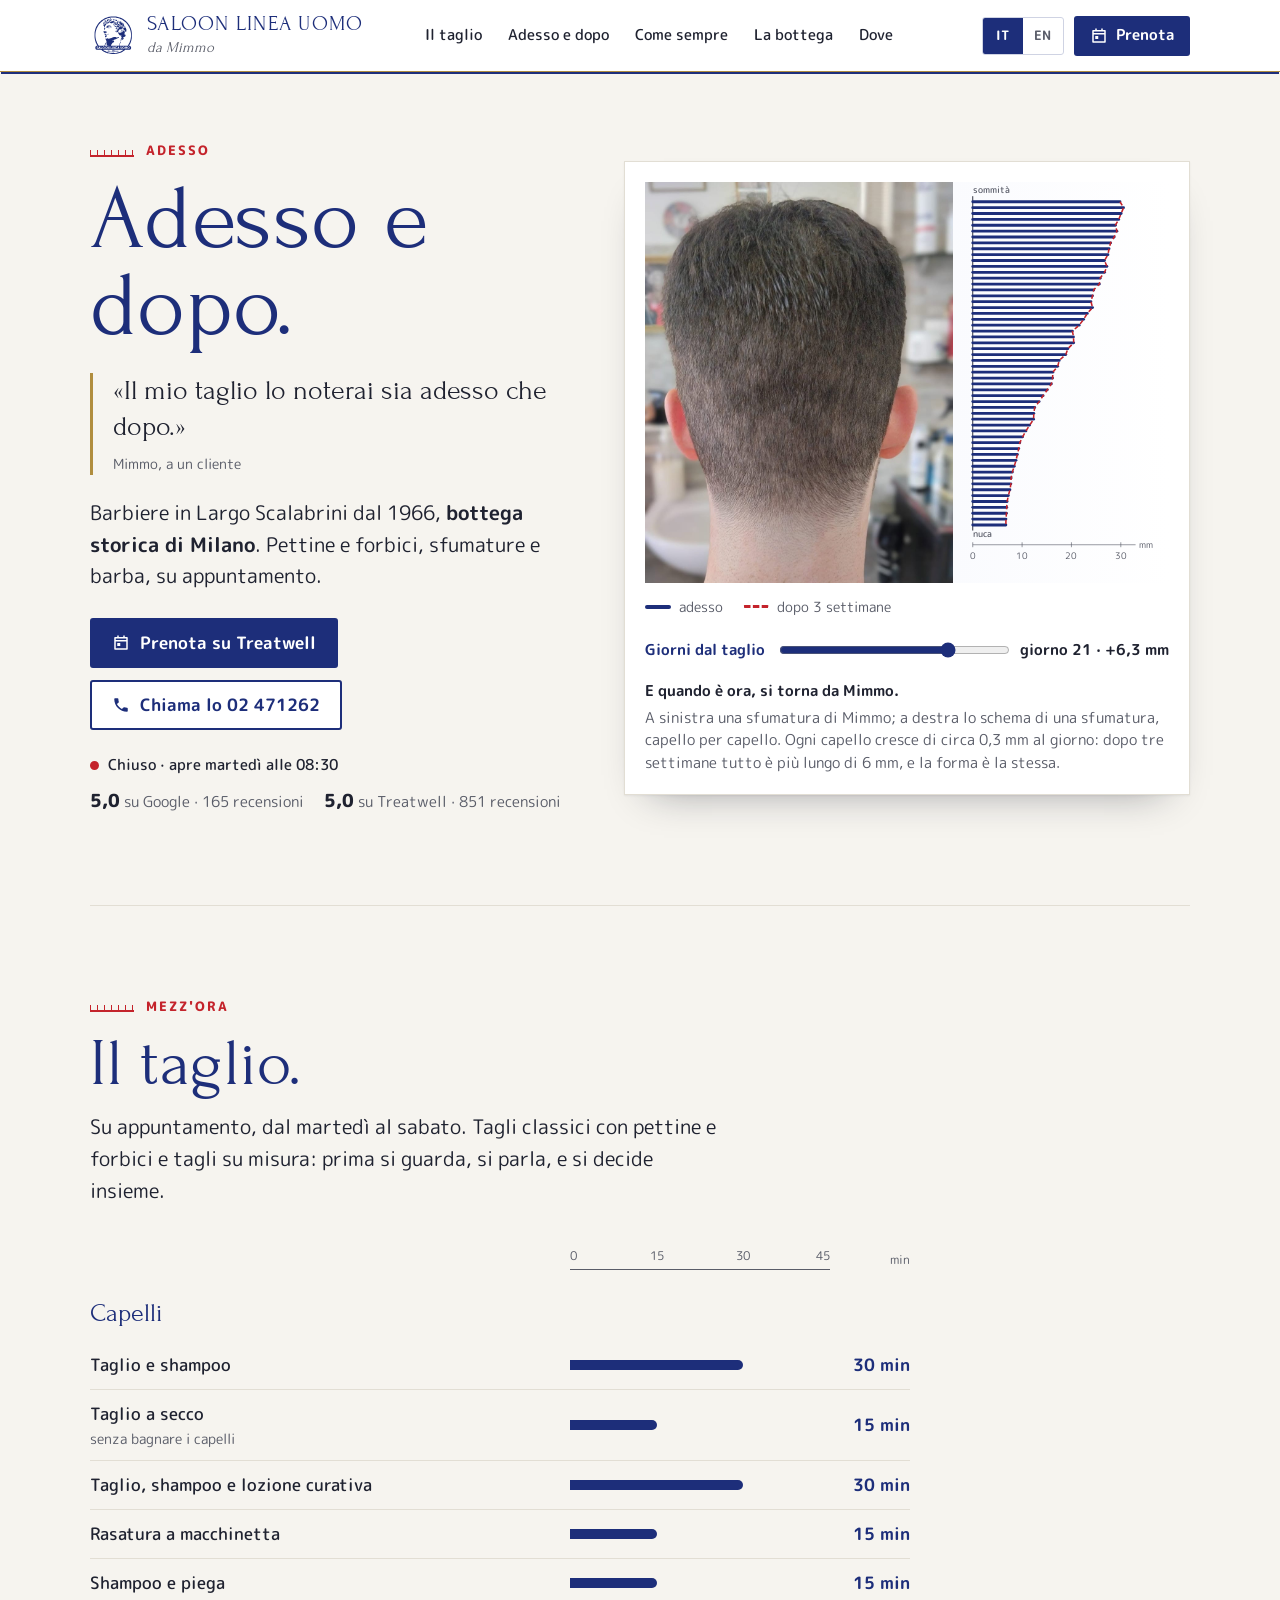
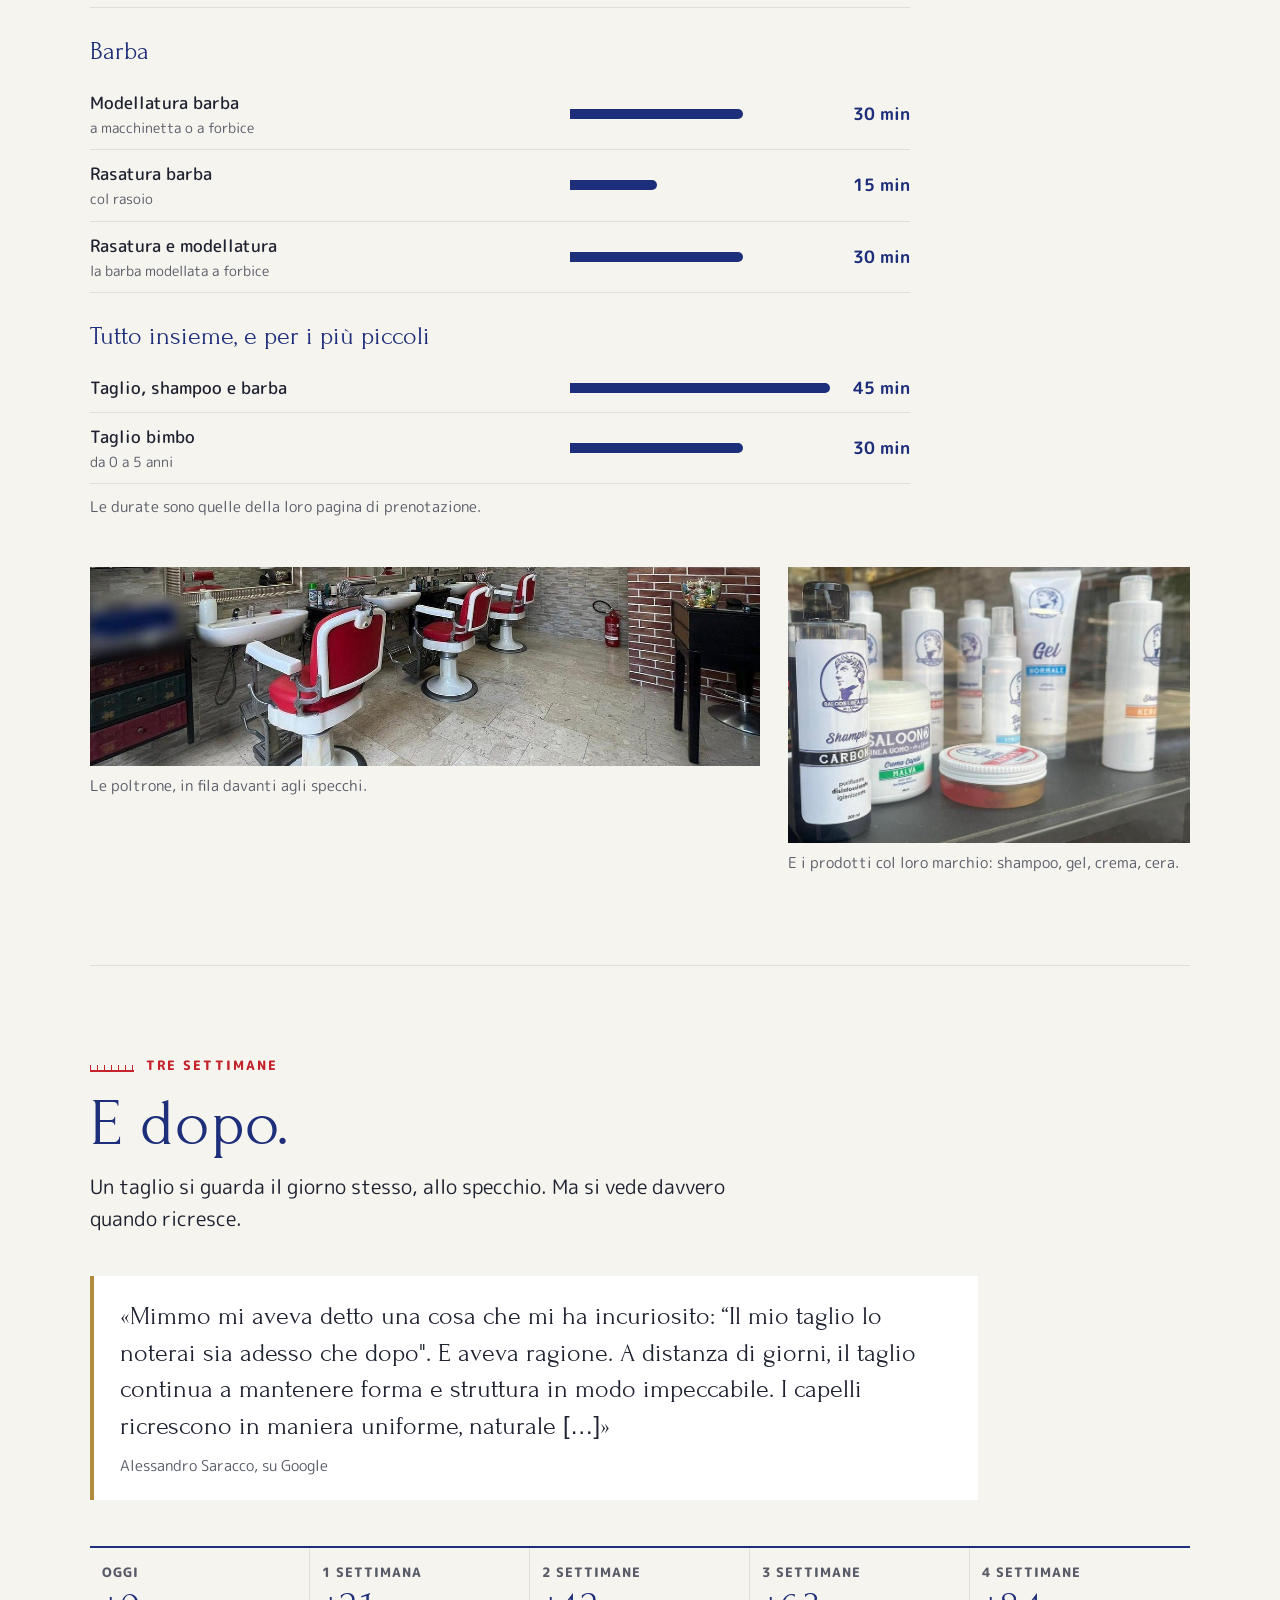
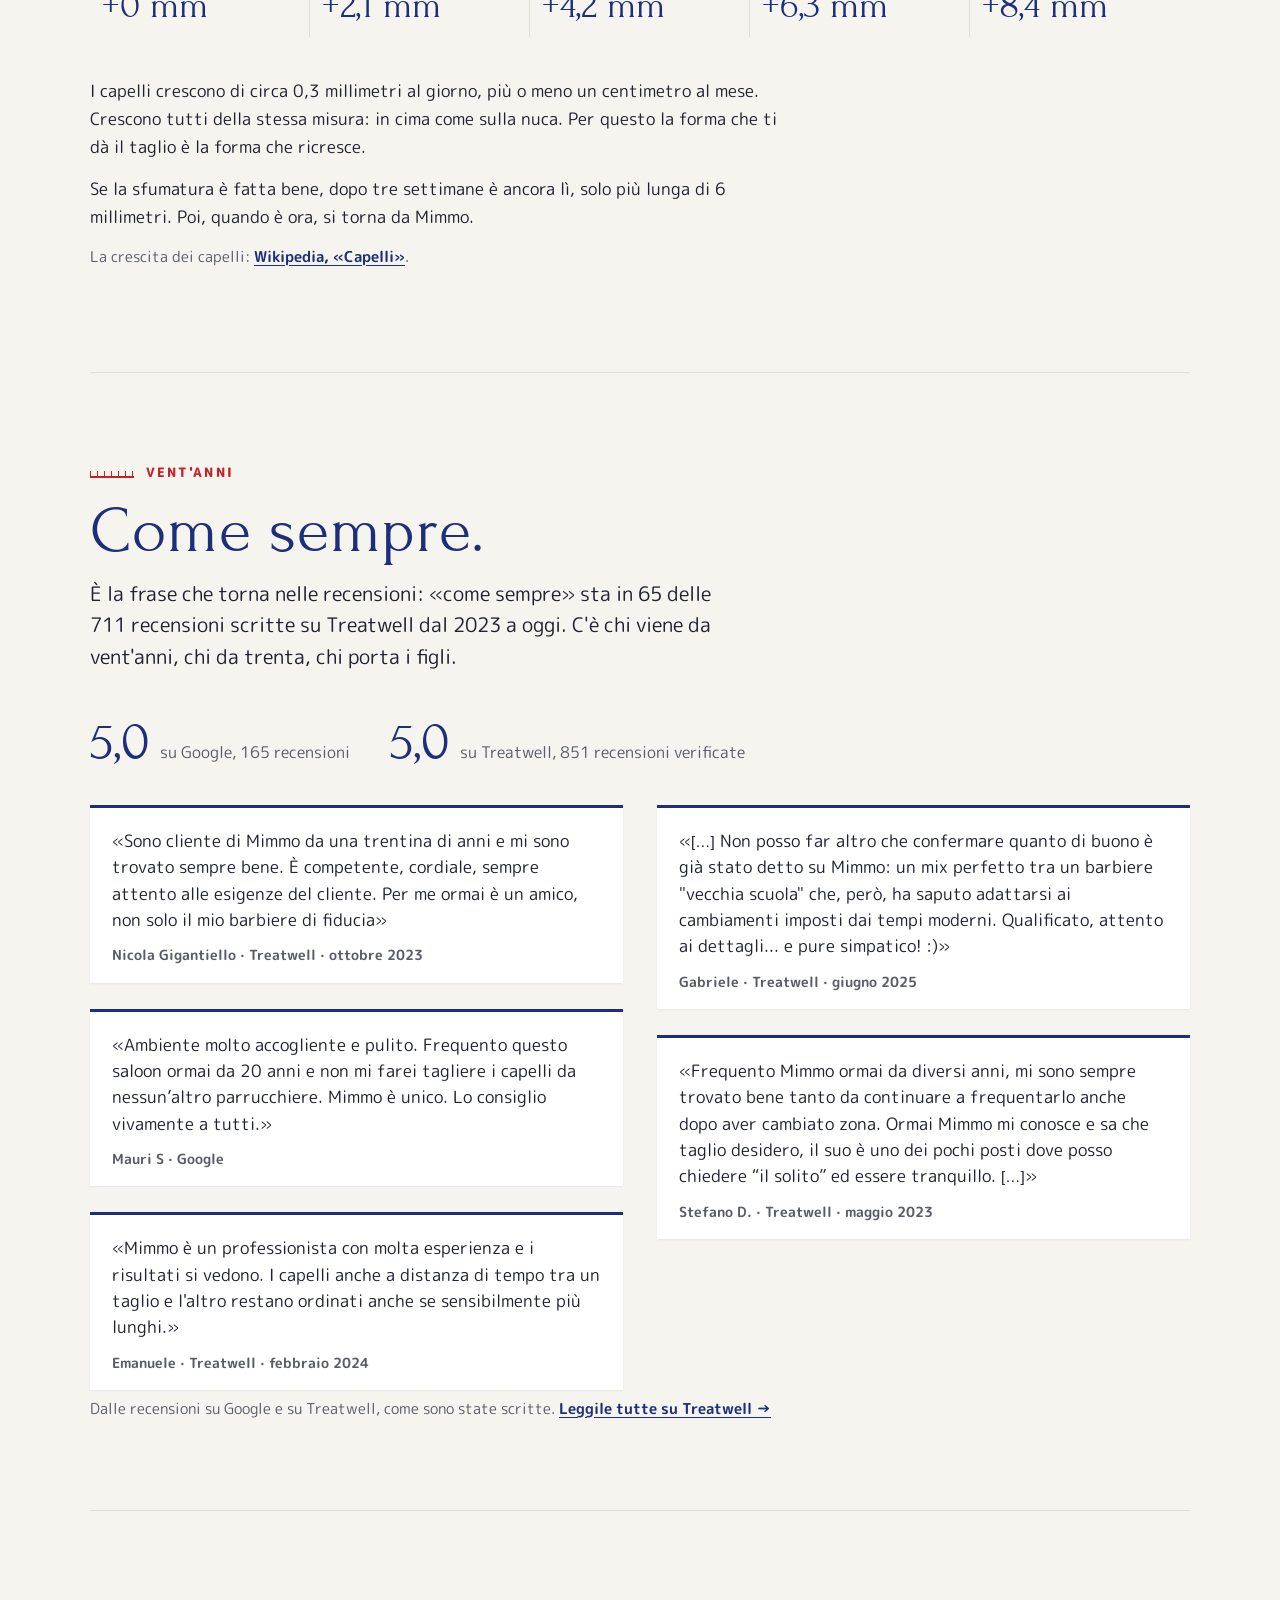
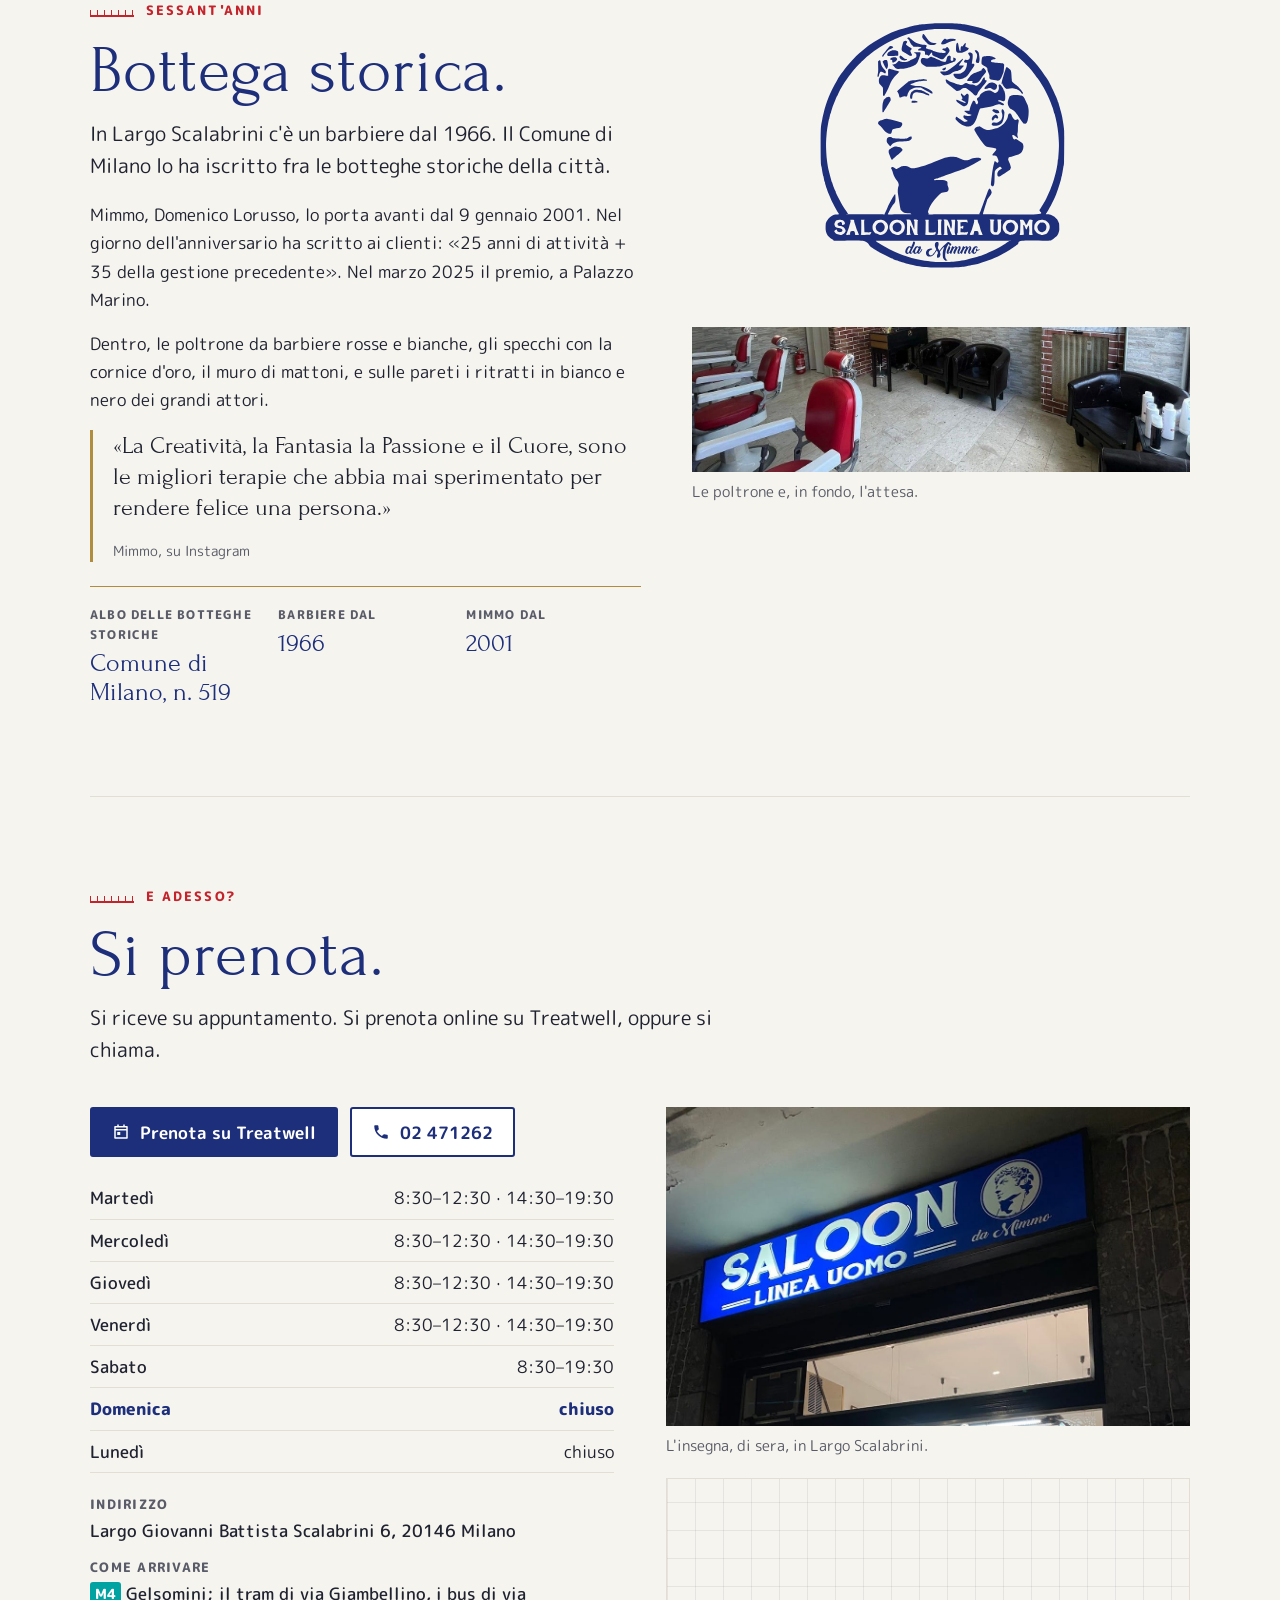
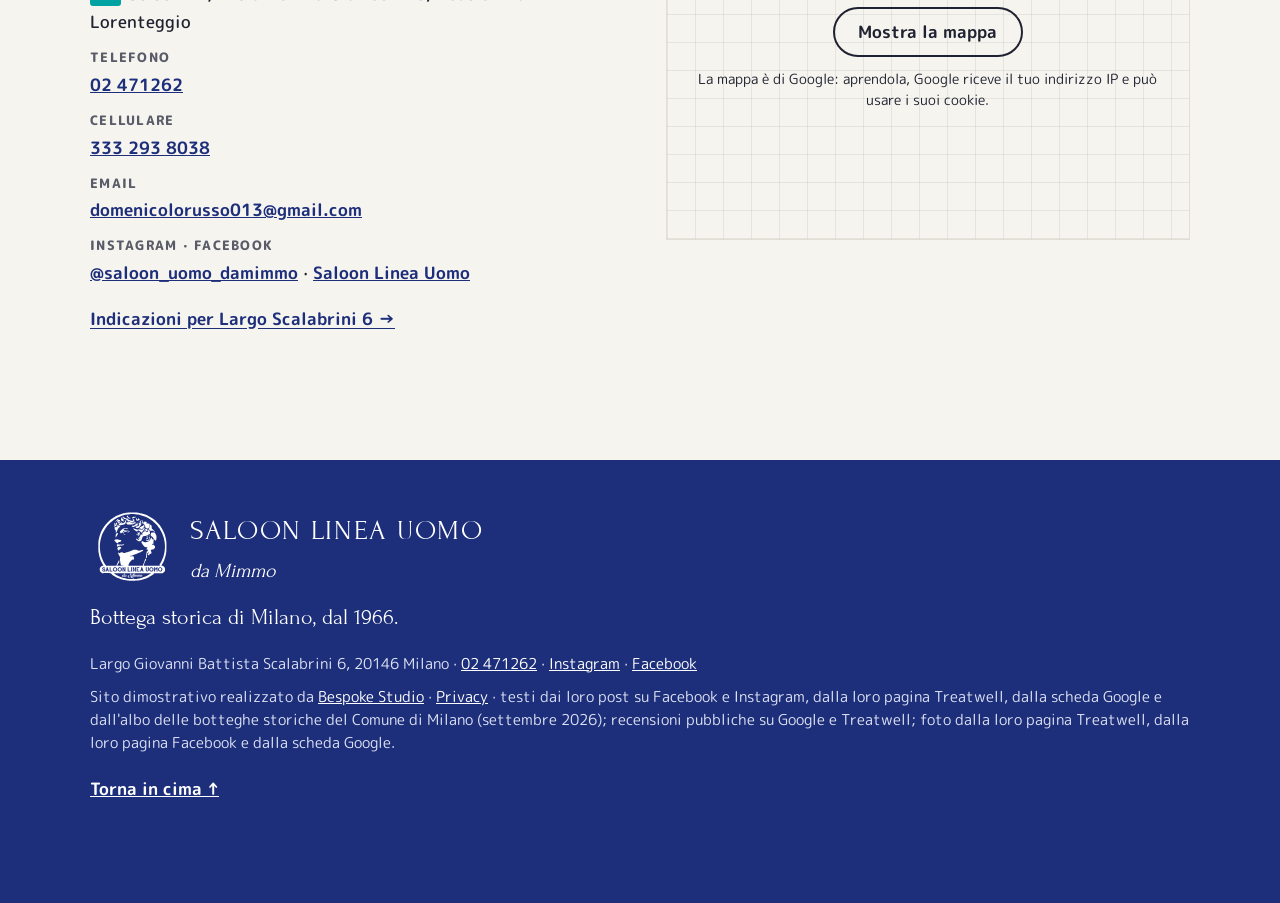
==== commit 0b7a8d48: "Privacy e pulizia: caratteri sul sito, mappa al clic, informativa, noindex - caratteri copiati nel s" ====
--- a/index.html
+++ b/index.html
@@ -3,6 +3,7 @@
 <head>
 <meta charset="utf-8">
 <meta name="viewport" content="width=device-width, initial-scale=1">
+<meta name="robots" content="noindex">
 <script>document.documentElement.classList.remove('no-js')</script>
 <title>Saloon Linea Uomo da Mimmo — barbiere dal 1966, bottega storica · Largo Scalabrini, Milano</title>
 <meta name="description" content="Saloon Linea Uomo da Mimmo: barbiere in Largo Giovanni Battista Scalabrini 6, Milano (Giambellino), dal 1966, bottega storica del Comune di Milano. Pettine e forbici, sfumature, barba, taglio bimbo. Su appuntamento dal martedì al sabato: prenota su Treatwell o chiama lo 02 471262.">
@@ -18,9 +19,7 @@
 <link rel="icon" href="img/favicon.svg" type="image/svg+xml">
 <link rel="icon" href="img/favicon-32.png" sizes="32x32" type="image/png">
 <link rel="apple-touch-icon" href="img/apple-touch-icon.png">
-<link rel="preconnect" href="https://fonts.googleapis.com">
-<link rel="preconnect" href="https://fonts.gstatic.com" crossorigin>
-<link href="https://fonts.googleapis.com/css2?family=Forum&amp;family=M+PLUS+Rounded+1c:wght@400;500;700;800&amp;display=swap" rel="stylesheet">
+<link rel="stylesheet" href="fonts/fonts.css?v=1">
 <link rel="stylesheet" href="css/styles.css?v=1">
 <script src="https://cdn.jsdelivr.net/npm/gsap@3.12.5/dist/gsap.min.js" defer></script>
 <script src="https://cdn.jsdelivr.net/npm/gsap@3.12.5/dist/ScrollTrigger.min.js" defer></script>
@@ -222,15 +221,15 @@
   </div>
   <ul class="recensioni">
     <li class="recensione reveal">
-      <blockquote><p>«Sono cliente di Mimmo da una trentina di anni e mi sono trovato sempre bene. È competente, cordiale, sempre attento alle esigenze del cliente. Per me ormai è un amico, non solo il mio barbiere di fiducia»</p></blockquote>
+      <blockquote><p lang="it">«Sono cliente di Mimmo da una trentina di anni e mi sono trovato sempre bene. È competente, cordiale, sempre attento alle esigenze del cliente. Per me ormai è un amico, non solo il mio barbiere di fiducia»</p></blockquote>
       <p class="recensione__chi">Nicola Gigantiello · Treatwell · <span data-i18n="s.d1">ottobre 2023</span></p>
     </li>
     <li class="recensione reveal">
-      <blockquote><p>«Ambiente molto accogliente e pulito. Frequento questo saloon ormai da 20 anni e non mi farei tagliere i capelli da nessun’altro parrucchiere. Mimmo è unico. Lo consiglio vivamente a tutti.»</p></blockquote>
+      <blockquote><p lang="it">«Ambiente molto accogliente e pulito. Frequento questo saloon ormai da 20 anni e non mi farei tagliere i capelli da nessun’altro parrucchiere. Mimmo è unico. Lo consiglio vivamente a tutti.»</p></blockquote>
       <p class="recensione__chi">Mauri S · Google</p>
     </li>
     <li class="recensione reveal">
-      <blockquote><p>«Mimmo è un professionista con molta esperienza e i risultati si vedono. I capelli anche a distanza di tempo tra un taglio e l'altro restano ordinati anche se sensibilmente più lunghi.»</p></blockquote>
+      <blockquote><p lang="it">«Mimmo è un professionista con molta esperienza e i risultati si vedono. I capelli anche a distanza di tempo tra un taglio e l'altro restano ordinati anche se sensibilmente più lunghi.»</p></blockquote>
       <p class="recensione__chi">Emanuele · Treatwell · <span data-i18n="s.d2">febbraio 2024</span></p>
     </li>
     <li class="recensione reveal">
@@ -238,7 +237,7 @@
       <p class="recensione__chi">Gabriele · Treatwell · <span data-i18n="s.d3">giugno 2025</span></p>
     </li>
     <li class="recensione reveal">
-      <blockquote><p>«Frequento Mimmo ormai da diversi anni, mi sono sempre trovato bene tanto da continuare a frequentarlo anche dopo aver cambiato zona. Ormai Mimmo mi conosce e sa che taglio desidero, il suo è uno dei pochi posti dove posso chiedere “il solito” ed essere tranquillo. <span class="taglio">[…]</span>»</p></blockquote>
+      <blockquote><p lang="it">«Frequento Mimmo ormai da diversi anni, mi sono sempre trovato bene tanto da continuare a frequentarlo anche dopo aver cambiato zona. Ormai Mimmo mi conosce e sa che taglio desidero, il suo è uno dei pochi posti dove posso chiedere “il solito” ed essere tranquillo. <span class="taglio">[…]</span>»</p></blockquote>
       <p class="recensione__chi">Stefano D. · Treatwell · <span data-i18n="s.d4">maggio 2023</span></p>
     </li>
   </ul>
@@ -317,7 +316,7 @@
         <figcaption data-i18n="w.fins">L'insegna, di sera, in Largo Scalabrini.</figcaption>
       </figure>
       <div class="mappa">
-        <iframe title="Mappa: Saloon Linea Uomo da Mimmo, Largo Scalabrini 6, Milano" data-i18n-title="w.mappa" src="https://maps.google.com/maps?q=Saloon%20Linea%20Uomo%20da%20Mimmo%2C%20Largo%20Giovanni%20Battista%20Scalabrini%206%2C%20Milano&amp;z=16&amp;output=embed" width="600" height="360" loading="lazy" referrerpolicy="no-referrer-when-downgrade" allowfullscreen></iframe>
+        <div class="mappa-clic" data-mappa-clic style="--mappa-h: 360px"><template><iframe title="Mappa: Saloon Linea Uomo da Mimmo, Largo Scalabrini 6, Milano" data-i18n-title="w.mappa" src="https://maps.google.com/maps?q=Saloon%20Linea%20Uomo%20da%20Mimmo%2C%20Largo%20Giovanni%20Battista%20Scalabrini%206%2C%20Milano&amp;z=16&amp;output=embed" width="600" height="360" loading="lazy" referrerpolicy="no-referrer-when-downgrade" allowfullscreen></iframe></template><div class="mappa-clic__velo"><a class="mappa-clic__btn" href="https://www.google.com/maps/dir/?api=1&amp;destination=Largo+Giovanni+Battista+Scalabrini+6+20146+Milano" target="_blank" rel="noopener">Mostra la mappa</a><p class="mappa-clic__nota">La mappa è di Google: aprendola, Google riceve il tuo indirizzo IP e può usare i suoi cookie.</p></div></div>
       </div>
     </div>
   </div>
@@ -330,7 +329,7 @@
     <p class="coda__marchio"><img src="img/logo-saloon-bianco.svg" width="84" height="84" alt=""> <span><b>Saloon Linea Uomo</b> <i>da Mimmo</i></span></p>
     <p class="coda__motto" data-i18n="z.motto">Bottega storica di Milano, dal 1966.</p>
     <p class="coda__via">Largo Giovanni Battista Scalabrini 6, 20146 Milano · <a href="tel:+3902471262">02 471262</a> · <a href="https://www.instagram.com/saloon_uomo_damimmo/" target="_blank" rel="noopener">Instagram</a> · <a href="https://www.facebook.com/saloonlineauomodamimmo/" target="_blank" rel="noopener">Facebook</a></p>
-    <p class="coda__cred" data-i18n="z.cred">Sito dimostrativo realizzato da <a href="https://bespokestud.io" rel="noopener">Bespoke Studio</a> · testi dai loro post su Facebook e Instagram, dalla loro pagina Treatwell, dalla scheda Google e dall'albo delle botteghe storiche del Comune di Milano (settembre 2026); recensioni pubbliche su Google e Treatwell; foto dalla loro pagina Treatwell, dalla loro pagina Facebook e dalla scheda Google.</p>
+    <p class="coda__cred" data-i18n="z.cred">Sito dimostrativo realizzato da <a href="https://bespokestud.io" rel="noopener">Bespoke Studio</a> · <a href="privacy.html">Privacy</a> · testi dai loro post su Facebook e Instagram, dalla loro pagina Treatwell, dalla scheda Google e dall'albo delle botteghe storiche del Comune di Milano (settembre 2026); recensioni pubbliche su Google e Treatwell; foto dalla loro pagina Treatwell, dalla loro pagina Facebook e dalla scheda Google.</p>
     <a class="coda__su" href="#adesso" data-i18n="z.su">Torna in cima ↑</a>
   </div>
 </footer>
@@ -346,5 +345,6 @@
   <img id="lightboxImg" src="" alt="">
 </div>
 
+<script src="js/mappa-clic.js?v=1" defer></script>
 </body>
 </html>
--- a/fonts/fonts.css
+++ b/fonts/fonts.css
@@ -0,0 +1,4101 @@
+/* Caratteri ospitati sul sito: nessuna richiesta a Google Fonts o Fontshare (giro privacy 1/10/2026). Licenze in LICENSE.txt. */
+/* cyrillic-ext */
+@font-face {
+  font-family: 'Forum';
+  font-style: normal;
+  font-weight: 400;
+  font-display: swap;
+  src: url(forum-v19-6aey4Ky-Vb8Ew8IcOpIq3g.woff2) format('woff2');
+  unicode-range: U+0460-052F, U+1C80-1C8A, U+20B4, U+2DE0-2DFF, U+A640-A69F, U+FE2E-FE2F;
+}
+/* cyrillic */
+@font-face {
+  font-family: 'Forum';
+  font-style: normal;
+  font-weight: 400;
+  font-display: swap;
+  src: url(forum-v19-6aey4Ky-Vb8Ew8IVOpIq3g.woff2) format('woff2');
+  unicode-range: U+0301, U+0400-045F, U+0490-0491, U+04B0-04B1, U+2116;
+}
+/* latin-ext */
+@font-face {
+  font-family: 'Forum';
+  font-style: normal;
+  font-weight: 400;
+  font-display: swap;
+  src: url(forum-v19-6aey4Ky-Vb8Ew8IfOpIq3g.woff2) format('woff2');
+  unicode-range: U+0100-02BA, U+02BD-02C5, U+02C7-02CC, U+02CE-02D7, U+02DD-02FF, U+0304, U+0308, U+0329, U+1D00-1DBF, U+1E00-1E9F, U+1EF2-1EFF, U+2020, U+20A0-20AB, U+20AD-20C0, U+2113, U+2C60-2C7F, U+A720-A7FF;
+}
+/* latin */
+@font-face {
+  font-family: 'Forum';
+  font-style: normal;
+  font-weight: 400;
+  font-display: swap;
+  src: url(forum-v19-6aey4Ky-Vb8Ew8IROpI.woff2) format('woff2');
+  unicode-range: U+0000-00FF, U+0131, U+0152-0153, U+02BB-02BC, U+02C6, U+02DA, U+02DC, U+0304, U+0308, U+0329, U+2000-206F, U+20AC, U+2122, U+2191, U+2193, U+2212, U+2215, U+FEFF, U+FFFD;
+}
+@font-face {
+  font-family: 'M PLUS Rounded 1c';
+  font-style: normal;
+  font-weight: 400;
+  font-display: swap;
+  src: url(mplusrounded1c-v22-VdGEAYIAV6gnpUpoWwNkYvrugw9RuPWDpq8A_4TPv30lLyDK_FIhT0K-oTdprA.0.woff2) format('woff2');
+  unicode-range: U+25ee8, U+25f23, U+25f5c, U+25fd4, U+25fe0, U+25ffb, U+2600c, U+26017, U+26060, U+260ed, U+26222, U+2626a, U+26270, U+26286, U+2634c, U+26402, U+2667e, U+266b0, U+2671d, U+268dd, U+268ea, U+26951, U+2696f, U+26999, U+269dd, U+26a1e, U+26a58, U+26a8c, U+26ab7, U+26aff, U+26c29, U+26c73, U+26c9e, U+26cdd, U+26e40, U+26e65, U+26f94, U+26ff6-26ff8, U+270f4, U+2710d, U+27139, U+273da-273db, U+273fe, U+27410, U+27449, U+27614-27615, U+27631, U+27684, U+27693, U+2770e, U+27723, U+27752, U+278b2, U+27985, U+279b4, U+27a84, U+27bb3, U+27bbe, U+27bc7, U+27c3c, U+27cb8, U+27d73, U+27da0, U+27e10, U+27eaf, U+27fb7, U+2808a, U+280bb, U+28277, U+28282, U+282f3, U+283cd, U+2840c, U+28455, U+284dc, U+2856b, U+285c8-285c9, U+286d7, U+286fa, U+28946, U+28949, U+2896b, U+28987-28988, U+289ba-289bb, U+28a1e, U+28a29, U+28a43, U+28a71, U+28a99, U+28acd, U+28add, U+28ae4, U+28bc1, U+28bef, U+28cdd, U+28d10, U+28d71, U+28dfb, U+28e0f, U+28e17, U+28e1f, U+28e36, U+28e89, U+28eeb, U+28ef6, U+28f32, U+28ff8, U+292a0, U+292b1, U+29490, U+295cf, U+2967f, U+296f0, U+29719, U+29750, U+29810, U+298c6, U+29a72, U+29d4b, U+29ddb, U+29e15, U+29e3d, U+29e49, U+29e8a, U+29ec4, U+29edb, U+29ee9, U+29fce, U+29fd7, U+2a01a, U+2a02f, U+2a082, U+2a0f9, U+2a190, U+2a2b2, U+2a38c, U+2a437, U+2a5f1, U+2a602, U+2a61a, U+2a6b2, U+2a9e6, U+2b746, U+2b751, U+2b753, U+2b75a, U+2b75c, U+2b765, U+2b776-2b777, U+2b77c, U+2b782, U+2b789, U+2b78b, U+2b78e, U+2b794, U+2b7ac, U+2b7af, U+2b7bd, U+2b7c9, U+2b7cf, U+2b7d2, U+2b7d8, U+2b7f0, U+2b80d, U+2b817, U+2b81a, U+2d544, U+2e278, U+2e569, U+2e6ea, U+2f804, U+2f80f, U+2f815, U+2f818, U+2f81a, U+2f822, U+2f828, U+2f82c, U+2f833, U+2f83f, U+2f846, U+2f852, U+2f862, U+2f86d, U+2f873, U+2f877, U+2f884, U+2f899-2f89a, U+2f8a6, U+2f8ac, U+2f8b2, U+2f8b6, U+2f8d3, U+2f8db-2f8dc, U+2f8e1, U+2f8e5, U+2f8ea, U+2f8ed, U+2f8fc, U+2f903, U+2f90b, U+2f90f, U+2f91a, U+2f920-2f921, U+2f945, U+2f947, U+2f96c, U+2f995, U+2f9d0, U+2f9de-2f9df, U+2f9f4;
+}
+@font-face {
+  font-family: 'M PLUS Rounded 1c';
+  font-style: normal;
+  font-weight: 400;
+  font-display: swap;
+  src: url(mplusrounded1c-v22-VdGEAYIAV6gnpUpoWwNkYvrugw9RuPWDpq8A_4TPv30lLyDK_FIhT0K-oTdprA.1.woff2) format('woff2');
+  unicode-range: U+1f235-1f23b, U+1f240-1f248, U+1f250-1f251, U+2000b, U+20089-2008a, U+200a2, U+200a4, U+200b0, U+200f5, U+20158, U+201a2, U+20213, U+2032b, U+20371, U+20381, U+203f9, U+2044a, U+20509, U+2053f, U+205b1, U+205d6, U+20611, U+20628, U+206ec, U+2074f, U+207c8, U+20807, U+2083a, U+208b9, U+2090e, U+2097c, U+20984, U+2099d, U+20a64, U+20ad3, U+20b1d, U+20b9f, U+20bb7, U+20d45, U+20d58, U+20de1, U+20e64, U+20e6d, U+20e95, U+20f5f, U+21201, U+2123d, U+21255, U+21274, U+2127b, U+212d7, U+212e4, U+212fd, U+2131b, U+21336, U+21344, U+213c4, U+2146d-2146e, U+215d7, U+21647, U+216b4, U+21706, U+21742, U+218bd, U+219c3, U+21a1a, U+21c56, U+21d2d, U+21d45, U+21d62, U+21d78, U+21d92, U+21d9c, U+21da1, U+21db7, U+21de0, U+21e33-21e34, U+21f1e, U+21f76, U+21ffa, U+2217b, U+22218, U+2231e, U+223ad, U+22609, U+226f3, U+2285b, U+228ab, U+2298f, U+22ab8, U+22b46, U+22b4f-22b50, U+22ba6, U+22c1d, U+22c24, U+22de1, U+22e42, U+22feb, U+231b6, U+231c3-231c4, U+231f5, U+23372, U+233cc, U+233d0, U+233d2-233d3, U+233d5, U+233da, U+233df, U+233e4, U+233fe, U+2344a-2344b, U+23451, U+23465, U+234e4, U+2355a, U+23594, U+235c4, U+23638-2363a, U+23647, U+2370c, U+2371c, U+2373f, U+23763-23764, U+237e7, U+237f1, U+237ff, U+23824, U+2383d, U+23a98, U+23c7f, U+23cbe, U+23cfe, U+23d00, U+23d0e, U+23d40, U+23dd3, U+23df9-23dfa, U+23f7e, U+2404b, U+24096, U+24103, U+241c6, U+241fe, U+242ee, U+243bc, U+243d0, U+24629, U+246a5, U+247f1, U+24896, U+248e9, U+24a4d, U+24b56, U+24b6f, U+24c16, U+24d14, U+24e04, U+24e0e, U+24e37, U+24e6a, U+24e8b, U+24ff2, U+2504a, U+25055, U+25122, U+251a9, U+251cd, U+251e5, U+2521e, U+2524c, U+2542e, U+2548e, U+254d9, U+2550e, U+255a7, U+2567f, U+25771, U+257a9, U+257b4, U+25874, U+259c4, U+259cc, U+259d4, U+25ad7, U+25ae3-25ae4, U+25af1, U+25bb2, U+25c4b, U+25c64, U+25da1, U+25e2e, U+25e56, U+25e62, U+25e65, U+25ec2, U+25ed8;
+}
+@font-face {
+  font-family: 'M PLUS Rounded 1c';
+  font-style: normal;
+  font-weight: 400;
+  font-display: swap;
+  src: url(mplusrounded1c-v22-VdGEAYIAV6gnpUpoWwNkYvrugw9RuPWDpq8A_4TPv30lLyDK_FIhT0K-oTdprA.2.woff2) format('woff2');
+  unicode-range: U+ffd7, U+ffda-ffdc, U+ffe0-ffe2, U+ffe4, U+ffe6, U+ffe8-ffee, U+1f100-1f10c, U+1f110-1f16c, U+1f170-1f1ac, U+1f200-1f202, U+1f210-1f234;
+}
+@font-face {
+  font-family: 'M PLUS Rounded 1c';
+  font-style: normal;
+  font-weight: 400;
+  font-display: swap;
+  src: url(mplusrounded1c-v22-VdGEAYIAV6gnpUpoWwNkYvrugw9RuPWDpq8A_4TPv30lLyDK_FIhT0K-oTdprA.3.woff2) format('woff2');
+  unicode-range: U+fa10, U+fa12-fa6d, U+fb00-fb04, U+fe10-fe19, U+fe30-fe42, U+fe44-fe52, U+fe54-fe66, U+fe68-fe6b, U+ff02, U+ff04, U+ff07, U+ff51, U+ff5b, U+ff5d, U+ff5f-ff60, U+ff66, U+ff69, U+ff87, U+ffa1-ffbe, U+ffc2-ffc7, U+ffca-ffcf, U+ffd2-ffd6;
+}
+@font-face {
+  font-family: 'M PLUS Rounded 1c';
+  font-style: normal;
+  font-weight: 400;
+  font-display: swap;
+  src: url(mplusrounded1c-v22-VdGEAYIAV6gnpUpoWwNkYvrugw9RuPWDpq8A_4TPv30lLyDK_FIhT0K-oTdprA.5.woff2) format('woff2');
+  unicode-range: U+9e8b-9e8c, U+9e8e-9e8f, U+9e91-9e92, U+9e95-9e96, U+9e98, U+9e9b, U+9e9d-9e9e, U+9ea4-9ea5, U+9ea8-9eaa, U+9eac-9eb0, U+9eb3-9eb5, U+9eb8, U+9ebc-9ebf, U+9ec3, U+9ec6, U+9ec8, U+9ecb-9ecd, U+9ecf-9ed1, U+9ed4-9ed5, U+9ed8, U+9edb-9ee0, U+9ee4-9ee5, U+9ee7-9ee8, U+9eec-9ef2, U+9ef4-9ef9, U+9efb-9eff, U+9f02-9f03, U+9f07-9f09, U+9f0e-9f12, U+9f14-9f17, U+9f19-9f1b, U+9f1f-9f22, U+9f26, U+9f2a-9f2c, U+9f2f, U+9f31-9f32, U+9f34, U+9f37, U+9f39-9f3a, U+9f3c-9f3f, U+9f41, U+9f43-9f47, U+9f4a, U+9f4e-9f50, U+9f52-9f58, U+9f5a, U+9f5d-9f61, U+9f63, U+9f66-9f6a, U+9f6c-9f73, U+9f75-9f77, U+9f7a, U+9f7d, U+9f7f, U+9f8f-9f92, U+9f94-9f97, U+9f99, U+9f9c-9fa3, U+9fa5, U+9fb4, U+9fbc-9fc2, U+9fc4, U+9fc6, U+9fcc, U+f900-f92c;
+}
+@font-face {
+  font-family: 'M PLUS Rounded 1c';
+  font-style: normal;
+  font-weight: 400;
+  font-display: swap;
+  src: url(mplusrounded1c-v22-VdGEAYIAV6gnpUpoWwNkYvrugw9RuPWDpq8A_4TPv30lLyDK_FIhT0K-oTdprA.6.woff2) format('woff2');
+  unicode-range: U+9c3e, U+9c41, U+9c43-9c4a, U+9c4e-9c50, U+9c52-9c54, U+9c56, U+9c58, U+9c5a-9c61, U+9c63, U+9c65, U+9c67-9c6b, U+9c6d-9c6e, U+9c70, U+9c72, U+9c75-9c78, U+9c7a-9c7c, U+9ce6-9ce7, U+9ceb-9cec, U+9cf0, U+9cf2, U+9cf6-9cf7, U+9cf9, U+9d02-9d03, U+9d06-9d09, U+9d0b, U+9d0e, U+9d11-9d12, U+9d15, U+9d17-9d18, U+9d1b-9d1f, U+9d23, U+9d26, U+9d2a-9d2c, U+9d2f-9d30, U+9d32-9d34, U+9d3a, U+9d3c-9d3f, U+9d41-9d48, U+9d4a, U+9d50-9d54, U+9d59, U+9d5d-9d65, U+9d69-9d6c, U+9d6f-9d70, U+9d72-9d73, U+9d76-9d77, U+9d7a-9d7c, U+9d7e, U+9d83-9d84, U+9d86-9d87, U+9d89-9d8a, U+9d8d-9d8e, U+9d92-9d93, U+9d95-9d9a, U+9da1, U+9da4, U+9da9-9dac, U+9dae, U+9db1-9db2, U+9db5, U+9db8-9dbd, U+9dbf-9dc4, U+9dc6-9dc7, U+9dc9-9dca, U+9dcf, U+9dd3-9dd7, U+9dd9-9dda, U+9dde-9de0, U+9de3, U+9de5-9de7, U+9de9, U+9deb, U+9ded-9df0, U+9df3-9df4, U+9df8, U+9dfd-9dfe, U+9e02, U+9e07, U+9e0a, U+9e0d-9e0e, U+9e10-9e12, U+9e15-9e16, U+9e19-9e1f, U+9e75, U+9e79-9e7d, U+9e80-9e85, U+9e87-9e88;
+}
+@font-face {
+  font-family: 'M PLUS Rounded 1c';
+  font-style: normal;
+  font-weight: 400;
+  font-display: swap;
+  src: url(mplusrounded1c-v22-VdGEAYIAV6gnpUpoWwNkYvrugw9RuPWDpq8A_4TPv30lLyDK_FIhT0K-oTdprA.7.woff2) format('woff2');
+  unicode-range: U+9ae5-9ae7, U+9ae9, U+9aeb-9aec, U+9aee-9aef, U+9af1-9af5, U+9af7, U+9af9-9afb, U+9afd, U+9aff-9b06, U+9b08-9b09, U+9b0b-9b0e, U+9b10, U+9b12, U+9b16, U+9b18-9b1d, U+9b1f-9b20, U+9b22-9b23, U+9b25-9b2f, U+9b32-9b35, U+9b37, U+9b39-9b3b, U+9b3d, U+9b43-9b44, U+9b48, U+9b4b-9b4f, U+9b51, U+9b55-9b58, U+9b5b, U+9b5e, U+9b61, U+9b63, U+9b65-9b66, U+9b68, U+9b6a-9b6f, U+9b72-9b79, U+9b7f-9b80, U+9b83-9b87, U+9b89-9b8b, U+9b8d, U+9b8f-9b94, U+9b96-9b97, U+9b9a, U+9b9d-9ba0, U+9ba6-9ba7, U+9ba9-9baa, U+9bac, U+9bb0-9bb2, U+9bb4, U+9bb7-9bb9, U+9bbb-9bbc, U+9bbe-9bc1, U+9bc6-9bc8, U+9bca, U+9bce-9bd2, U+9bd4, U+9bd7-9bd8, U+9bdd, U+9bdf, U+9be1-9be5, U+9be7, U+9bea-9beb, U+9bee-9bf3, U+9bf5, U+9bf7-9bfa, U+9bfd, U+9bff-9c00, U+9c02, U+9c04, U+9c06, U+9c08-9c0d, U+9c0f-9c16, U+9c18-9c1e, U+9c21-9c2a, U+9c2d-9c32, U+9c35-9c37, U+9c39-9c3a, U+9c3d;
+}
+@font-face {
+  font-family: 'M PLUS Rounded 1c';
+  font-style: normal;
+  font-weight: 400;
+  font-display: swap;
+  src: url(mplusrounded1c-v22-VdGEAYIAV6gnpUpoWwNkYvrugw9RuPWDpq8A_4TPv30lLyDK_FIhT0K-oTdprA.8.woff2) format('woff2');
+  unicode-range: U+98eb, U+98ed-98ee, U+98f0-98f1, U+98f3, U+98f6, U+9902, U+9907-9909, U+9911-9912, U+9914-9918, U+991a-9922, U+9924, U+9926-9927, U+992b-992c, U+992e, U+9931-9935, U+9939-993e, U+9940-9942, U+9945-9949, U+994b-994e, U+9950-9952, U+9954-9955, U+9958-9959, U+995b-995c, U+995e-9960, U+9963, U+9997-9998, U+999b, U+999d-999f, U+99a3, U+99a5-99a6, U+99a8, U+99ad-99ae, U+99b0-99b2, U+99b5, U+99b9-99ba, U+99bc-99bd, U+99bf, U+99c1, U+99c3, U+99c8-99c9, U+99d1, U+99d3-99d5, U+99d8-99df, U+99e1-99e2, U+99e7, U+99ea-99ee, U+99f0-99f2, U+99f4-99f5, U+99f8-99f9, U+99fb-99fe, U+9a01-9a05, U+9a08, U+9a0a-9a0c, U+9a0f-9a11, U+9a16, U+9a1a, U+9a1e, U+9a20, U+9a22-9a24, U+9a27, U+9a2b, U+9a2d-9a2e, U+9a31, U+9a33, U+9a35-9a38, U+9a3e, U+9a40-9a45, U+9a47, U+9a4a-9a4e, U+9a51-9a52, U+9a54-9a58, U+9a5b, U+9a5d, U+9a5f, U+9a62, U+9a64-9a65, U+9a69-9a6c, U+9aaa, U+9aac-9ab0, U+9ab2, U+9ab4-9ab7, U+9ab9, U+9abb-9ac1, U+9ac3, U+9ac6, U+9ac8, U+9ace-9ad3, U+9ad5-9ad7, U+9adb-9adc, U+9ade-9ae0, U+9ae2-9ae4;
+}
+@font-face {
+  font-family: 'M PLUS Rounded 1c';
+  font-style: normal;
+  font-weight: 400;
+  font-display: swap;
+  src: url(mplusrounded1c-v22-VdGEAYIAV6gnpUpoWwNkYvrugw9RuPWDpq8A_4TPv30lLyDK_FIhT0K-oTdprA.9.woff2) format('woff2');
+  unicode-range: U+971d, U+9721-9724, U+9728, U+972a, U+9730-9731, U+9733, U+9736, U+9738-9739, U+973b, U+973d-973e, U+9741-9744, U+9746-974a, U+974d-974f, U+9751, U+9755, U+9757-9758, U+975a-975c, U+9760-9761, U+9763-9764, U+9766-9768, U+976a-976b, U+976e, U+9771, U+9773, U+9776-977d, U+977f-9781, U+9785-9786, U+9789, U+978b, U+978f-9790, U+9795-9797, U+9799-979a, U+979c, U+979e-97a0, U+97a2-97a3, U+97a6, U+97a8, U+97ab-97ac, U+97ae, U+97b1-97b6, U+97b8-97ba, U+97bc, U+97be-97bf, U+97c1, U+97c3-97ce, U+97d0-97d1, U+97d4, U+97d7-97d9, U+97db-97de, U+97e0-97e1, U+97e4, U+97e6, U+97ed-97ef, U+97f1-97f2, U+97f4-97f8, U+97fa, U+9804, U+9807, U+980a, U+980c-980f, U+9814, U+9816-9817, U+9819-981a, U+981c, U+981e, U+9820-9821, U+9823-9826, U+982b, U+982e-9830, U+9832-9835, U+9837, U+9839, U+983d-983e, U+9844, U+9846-9847, U+984a-984b, U+984f, U+9851-9853, U+9856-9857, U+9859-985b, U+9862-9863, U+9865-9866, U+986a-986c, U+986f-9871, U+9873-9875, U+98aa-98ab, U+98ad-98ae, U+98b0-98b1, U+98b4, U+98b6-98b8, U+98ba-98bc, U+98bf, U+98c2-98c8, U+98cb-98cc, U+98ce, U+98dc, U+98de, U+98e0-98e1, U+98e3, U+98e5-98e7, U+98e9-98ea;
+}
+@font-face {
+  font-family: 'M PLUS Rounded 1c';
+  font-style: normal;
+  font-weight: 400;
+  font-display: swap;
+  src: url(mplusrounded1c-v22-VdGEAYIAV6gnpUpoWwNkYvrugw9RuPWDpq8A_4TPv30lLyDK_FIhT0K-oTdprA.10.woff2) format('woff2');
+  unicode-range: U+944a, U+944c, U+9452-9453, U+9455, U+9459-945c, U+945e-9463, U+9468, U+946a-946b, U+946d-9472, U+9475, U+9477, U+947c-947f, U+9481, U+9483-9485, U+9578-9579, U+957e-957f, U+9582, U+9584, U+9586-9588, U+958a, U+958c-958f, U+9592, U+9594, U+9596, U+9598-9599, U+959d-95a1, U+95a4, U+95a6-95a9, U+95ab-95ad, U+95b1, U+95b4, U+95b6, U+95b9-95bf, U+95c3, U+95c6, U+95c8-95cd, U+95d0-95d6, U+95d9-95da, U+95dc-95e2, U+95e4-95e6, U+95e8, U+961d-961e, U+9621-9622, U+9624-9626, U+9628, U+962c, U+962e-962f, U+9631, U+9633-9634, U+9637-963a, U+963c-963d, U+9641-9642, U+964b-964c, U+964f, U+9652, U+9654, U+9656-9658, U+965c-965f, U+9661, U+9666, U+966a, U+966c, U+966e, U+9672, U+9674, U+9677, U+967b-967c, U+967e-967f, U+9681-9684, U+9689, U+968b, U+968d, U+9691, U+9695-9698, U+969a, U+969d, U+969f, U+96a4-96aa, U+96ae-96b4, U+96b6, U+96b8-96bb, U+96bd, U+96c1, U+96c9-96cb, U+96cd-96ce, U+96d2, U+96d5-96d6, U+96d8-96da, U+96dc-96df, U+96e9, U+96ef, U+96f1, U+96f9-96fa, U+9702-9706, U+9708-9709, U+970d-970f, U+9711, U+9713-9714, U+9716, U+9719-971b;
+}
+@font-face {
+  font-family: 'M PLUS Rounded 1c';
+  font-style: normal;
+  font-weight: 400;
+  font-display: swap;
+  src: url(mplusrounded1c-v22-VdGEAYIAV6gnpUpoWwNkYvrugw9RuPWDpq8A_4TPv30lLyDK_FIhT0K-oTdprA.11.woff2) format('woff2');
+  unicode-range: U+92bc-92bd, U+92bf-92c3, U+92c5-92c8, U+92cb-92d0, U+92d2-92d3, U+92d5, U+92d7-92d9, U+92dc-92dd, U+92df-92e1, U+92e3-92e5, U+92e7-92ea, U+92ec, U+92ee, U+92f0, U+92f2, U+92f7-92fb, U+92ff-9300, U+9302, U+9304, U+9308, U+930d, U+930f-9311, U+9314-9315, U+9318-931a, U+931c-931f, U+9321-9325, U+9327-932b, U+932e, U+9333-9337, U+933a-933b, U+9344, U+9347-934a, U+934d, U+9350-9352, U+9354-9358, U+935a, U+935c, U+935e, U+9360, U+9364-9365, U+9367, U+9369-936d, U+936f-9371, U+9373-9374, U+9376, U+937a, U+937d-9382, U+9388, U+938a-938b, U+938d, U+938f, U+9392, U+9394-9395, U+9397-9398, U+939a-939b, U+939e, U+93a1, U+93a3-93a4, U+93a6, U+93a8-93a9, U+93ab-93ad, U+93b0, U+93b4-93b6, U+93b9-93bb, U+93c1, U+93c3-93cd, U+93d0-93d1, U+93d3, U+93d6-93d9, U+93dc-93df, U+93e2, U+93e4-93e8, U+93f1, U+93f5, U+93f7-93fb, U+93fd, U+9401-9404, U+9407-9409, U+940d-9410, U+9413-9417, U+9419-941a, U+941f, U+9421, U+942b, U+942e-942f, U+9431-9434, U+9436, U+9438, U+943a-943b, U+943d, U+943f, U+9441, U+9443-9445, U+9448;
+}
+@font-face {
+  font-family: 'M PLUS Rounded 1c';
+  font-style: normal;
+  font-weight: 400;
+  font-display: swap;
+  src: url(mplusrounded1c-v22-VdGEAYIAV6gnpUpoWwNkYvrugw9RuPWDpq8A_4TPv30lLyDK_FIhT0K-oTdprA.12.woff2) format('woff2');
+  unicode-range: U+9143, U+9146-914c, U+914f, U+9153, U+9156-915b, U+9161, U+9163-9165, U+9167, U+9169, U+916d, U+9172-9174, U+9179-917b, U+9181-9183, U+9185-9187, U+9189-918b, U+918e, U+9191, U+9193-9195, U+9197-9198, U+919e, U+91a1-91a2, U+91a6, U+91a8, U+91aa-91b6, U+91ba-91bd, U+91bf-91c6, U+91c9, U+91cb, U+91d0, U+91d3-91d4, U+91d6-91d7, U+91d9-91db, U+91de-91df, U+91e1, U+91e4-91e6, U+91e9-91ea, U+91ec-91f1, U+91f5-91f7, U+91f9, U+91fb-91fd, U+91ff-9201, U+9204-9207, U+9209-920a, U+920c, U+920e, U+9210-9218, U+921c-921e, U+9223-9226, U+9228-9229, U+922c, U+922e-9230, U+9233, U+9235-923a, U+923c, U+923e-9240, U+9242-9243, U+9245-924b, U+924d-9251, U+9256-925a, U+925c-925e, U+9260-9261, U+9264-9269, U+926e-9270, U+9275-9279, U+927b-927f, U+9288-928a, U+928d-928e, U+9291-9293, U+9295-9297, U+9299, U+929b-929c, U+929f-92a0, U+92a4-92a5, U+92a7-92a8, U+92ab, U+92af, U+92b2-92b3, U+92b6-92bb;
+}
+@font-face {
+  font-family: 'M PLUS Rounded 1c';
+  font-style: normal;
+  font-weight: 400;
+  font-display: swap;
+  src: url(mplusrounded1c-v22-VdGEAYIAV6gnpUpoWwNkYvrugw9RuPWDpq8A_4TPv30lLyDK_FIhT0K-oTdprA.13.woff2) format('woff2');
+  unicode-range: U+8f52-8f55, U+8f57-8f58, U+8f5c-8f5e, U+8f61-8f66, U+8f9c-8f9d, U+8f9f-8fa2, U+8fa4-8fa8, U+8fad-8faf, U+8fb4-8fb8, U+8fbe, U+8fc0-8fc2, U+8fc6, U+8fc8, U+8fca-8fcb, U+8fcd, U+8fd0, U+8fd2-8fd3, U+8fd5, U+8fda, U+8fe0, U+8fe2-8fe5, U+8fe8-8fea, U+8fed-8fef, U+8ff1, U+8ff4-8ff6, U+8ff8-8ffb, U+8ffe, U+9002, U+9004-9005, U+9008, U+900b-900e, U+9011, U+9013, U+9015-9016, U+9018, U+901b, U+901e, U+9021, U+9027-902a, U+902c-902d, U+902f, U+9033-9037, U+9039, U+903c, U+903e-903f, U+9041, U+9043-9044, U+9049, U+904c, U+904f-9052, U+9056, U+9058, U+905b-905e, U+9062, U+9066-9068, U+906c, U+906f-9070, U+9072, U+9074, U+9076, U+9079, U+9080-9083, U+9085, U+9087-9088, U+908b-908c, U+908e-9090, U+9095, U+9097-9099, U+909b, U+90a0-90a2, U+90a5, U+90a8, U+90af-90b6, U+90bd-90be, U+90c3-90c5, U+90c7-90c9, U+90cc, U+90d2, U+90d5, U+90d7-90d9, U+90db-90df, U+90e2, U+90e4-90e5, U+90eb, U+90ef-90f0, U+90f2, U+90f4, U+90f6, U+90fe-9100, U+9102, U+9104-9106, U+9108, U+910d, U+9110, U+9112, U+9114-911a, U+911c, U+911e, U+9120, U+9122-9123, U+9125, U+9127, U+9129, U+912d-9132, U+9134, U+9136-9137, U+9139-913a, U+913c-913d;
+}
+@font-face {
+  font-family: 'M PLUS Rounded 1c';
+  font-style: normal;
+  font-weight: 400;
+  font-display: swap;
+  src: url(mplusrounded1c-v22-VdGEAYIAV6gnpUpoWwNkYvrugw9RuPWDpq8A_4TPv30lLyDK_FIhT0K-oTdprA.14.woff2) format('woff2');
+  unicode-range: U+8dc0, U+8dc2, U+8dc5-8dc8, U+8dca-8dcc, U+8dce-8dcf, U+8dd1, U+8dd4-8dd7, U+8dd9-8ddb, U+8ddf, U+8de3-8de5, U+8de7, U+8dea-8dec, U+8df0-8df2, U+8df4, U+8dfc-8dfd, U+8dff, U+8e01, U+8e04-8e06, U+8e08-8e09, U+8e0b-8e0c, U+8e10-8e11, U+8e14, U+8e16, U+8e1d-8e23, U+8e26-8e27, U+8e30-8e31, U+8e33-8e39, U+8e3d, U+8e40-8e42, U+8e44, U+8e47-8e50, U+8e54-8e55, U+8e59, U+8e5b-8e64, U+8e69, U+8e6c-8e6d, U+8e6f-8e72, U+8e75-8e77, U+8e79-8e7c, U+8e81-8e85, U+8e89, U+8e8b, U+8e90-8e95, U+8e98-8e9b, U+8e9d-8e9e, U+8ea1-8ea2, U+8ea7, U+8ea9-8eaa, U+8eac-8eb1, U+8eb3, U+8eb5-8eb6, U+8eba-8ebb, U+8ebe, U+8ec0-8ec1, U+8ec3-8ec8, U+8ecb, U+8ecf, U+8ed1, U+8ed4, U+8edb-8edc, U+8ee3, U+8ee8, U+8eeb, U+8eed-8eee, U+8ef0-8ef1, U+8ef7, U+8ef9-8efc, U+8efe, U+8f00, U+8f02, U+8f05, U+8f07-8f08, U+8f0a, U+8f0f-8f10, U+8f12-8f13, U+8f15-8f19, U+8f1b-8f1c, U+8f1e-8f21, U+8f23, U+8f25-8f28, U+8f2b-8f2f, U+8f33-8f37, U+8f39-8f3b, U+8f3e, U+8f40-8f43, U+8f45-8f47, U+8f49-8f4a, U+8f4c-8f4f, U+8f51;
+}
+@font-face {
+  font-family: 'M PLUS Rounded 1c';
+  font-style: normal;
+  font-weight: 400;
+  font-display: swap;
+  src: url(mplusrounded1c-v22-VdGEAYIAV6gnpUpoWwNkYvrugw9RuPWDpq8A_4TPv30lLyDK_FIhT0K-oTdprA.15.woff2) format('woff2');
+  unicode-range: U+8b2d, U+8b30, U+8b37, U+8b3c, U+8b3e, U+8b41-8b46, U+8b48-8b49, U+8b4c-8b4f, U+8b51-8b54, U+8b56, U+8b59, U+8b5b, U+8b5e-8b5f, U+8b63, U+8b69, U+8b6b-8b6d, U+8b6f, U+8b71, U+8b74, U+8b76, U+8b78-8b79, U+8b7c-8b81, U+8b84-8b85, U+8b8a-8b8f, U+8b92-8b96, U+8b99-8b9a, U+8b9c-8ba0, U+8c38-8c3a, U+8c3d-8c3f, U+8c41, U+8c45, U+8c47-8c49, U+8c4b-8c4c, U+8c4e-8c51, U+8c53-8c55, U+8c57-8c59, U+8c5b, U+8c5d, U+8c62-8c64, U+8c66, U+8c68-8c69, U+8c6b-8c6d, U+8c73, U+8c75-8c76, U+8c78, U+8c7a-8c7c, U+8c7e, U+8c82, U+8c85-8c87, U+8c89-8c8b, U+8c8d-8c8e, U+8c90, U+8c92-8c94, U+8c98-8c99, U+8c9b-8c9c, U+8c9f, U+8ca4, U+8cad-8cae, U+8cb2-8cb3, U+8cb6, U+8cb9-8cba, U+8cbd, U+8cc1-8cc2, U+8cc4-8cc6, U+8cc8-8cc9, U+8ccb, U+8ccd-8ccf, U+8cd2, U+8cd5-8cd6, U+8cd9-8cda, U+8cdd, U+8ce1, U+8ce3-8ce4, U+8ce6, U+8ce8, U+8cec, U+8cef-8cf2, U+8cf4-8cf5, U+8cf7-8cf8, U+8cfa-8cfb, U+8cfd-8cff, U+8d01, U+8d03-8d04, U+8d07, U+8d09-8d0b, U+8d0d-8d10, U+8d12-8d14, U+8d16-8d17, U+8d1b-8d1d, U+8d65, U+8d67, U+8d69, U+8d6b-8d6e, U+8d71, U+8d73, U+8d76, U+8d7f, U+8d81-8d82, U+8d84, U+8d88, U+8d8d, U+8d90-8d91, U+8d95, U+8d99, U+8d9e-8da0, U+8da6, U+8da8, U+8dab-8dac, U+8daf, U+8db2, U+8db5, U+8db7, U+8db9-8dbc, U+8dbe;
+}
+@font-face {
+  font-family: 'M PLUS Rounded 1c';
+  font-style: normal;
+  font-weight: 400;
+  font-display: swap;
+  src: url(mplusrounded1c-v22-VdGEAYIAV6gnpUpoWwNkYvrugw9RuPWDpq8A_4TPv30lLyDK_FIhT0K-oTdprA.16.woff2) format('woff2');
+  unicode-range: U+8973-8975, U+8977, U+897a-897e, U+8980, U+8983, U+8988-898a, U+898d, U+8990, U+8993-8995, U+8998, U+899b-899c, U+899f-89a1, U+89a5-89a6, U+89a9, U+89ac, U+89af-89b0, U+89b2, U+89b4-89b7, U+89ba, U+89bc-89bd, U+89bf-89c1, U+89d4-89d8, U+89da, U+89dc-89dd, U+89e5, U+89e7, U+89e9, U+89eb, U+89ed, U+89f1, U+89f3-89f4, U+89f6, U+89f8-89f9, U+89fd, U+89ff, U+8a01, U+8a04-8a05, U+8a07, U+8a0c, U+8a0f-8a12, U+8a14-8a16, U+8a1b, U+8a1d-8a1e, U+8a20-8a22, U+8a24-8a26, U+8a2b-8a2c, U+8a2f, U+8a35-8a37, U+8a3b, U+8a3d-8a3e, U+8a40-8a41, U+8a43, U+8a45-8a49, U+8a4d-8a4e, U+8a51-8a54, U+8a56-8a58, U+8a5b-8a5d, U+8a61-8a62, U+8a65, U+8a67, U+8a6c-8a6d, U+8a75-8a77, U+8a79-8a7c, U+8a7e-8a80, U+8a82-8a86, U+8a8b, U+8a8f-8a92, U+8a96-8a97, U+8a99-8a9a, U+8a9f, U+8aa1, U+8aa3, U+8aa5-8aaa, U+8aae-8aaf, U+8ab3, U+8ab6-8ab7, U+8abb-8abc, U+8abe, U+8ac2-8ac4, U+8ac6, U+8ac8-8aca, U+8acc-8acd, U+8ad0-8ad1, U+8ad3-8ad5, U+8ad7, U+8ada-8ae2, U+8ae4, U+8ae7, U+8aeb-8aec, U+8aee, U+8af0-8af1, U+8af3-8af7, U+8afa, U+8afc, U+8aff, U+8b01-8b02, U+8b04-8b07, U+8b0a-8b0d, U+8b0f-8b11, U+8b14, U+8b16, U+8b1a, U+8b1c, U+8b1e-8b20, U+8b26, U+8b28, U+8b2b-8b2c;
+}
+@font-face {
+  font-family: 'M PLUS Rounded 1c';
+  font-style: normal;
+  font-weight: 400;
+  font-display: swap;
+  src: url(mplusrounded1c-v22-VdGEAYIAV6gnpUpoWwNkYvrugw9RuPWDpq8A_4TPv30lLyDK_FIhT0K-oTdprA.17.woff2) format('woff2');
+  unicode-range: U+87e2-87e6, U+87ea-87ed, U+87ef, U+87f1, U+87f3, U+87f5-87f8, U+87fa-87fb, U+87fe-87ff, U+8801, U+8803, U+8805-8807, U+8809-880b, U+880d-8816, U+8818-881c, U+881e-881f, U+8821-8822, U+8827-8828, U+882d-882e, U+8830-8832, U+8835-8836, U+8839-883c, U+8841-8845, U+8848-884b, U+884d-884e, U+8851-8852, U+8855-8856, U+8858-885a, U+885c, U+885e-8860, U+8862, U+8864, U+8869, U+886b, U+886e-886f, U+8871-8872, U+8875, U+8877, U+8879, U+887b, U+887d-887e, U+8880-8882, U+8888, U+888d, U+8892, U+8897-889c, U+889e-88a0, U+88a2, U+88a4, U+88a8, U+88aa, U+88ae, U+88b0-88b1, U+88b5, U+88b7, U+88ba, U+88bc-88c0, U+88c3-88c4, U+88c6, U+88ca-88ce, U+88d1-88d4, U+88d8-88d9, U+88db, U+88dd-88e1, U+88e7-88e8, U+88ef-88f2, U+88f4-88f5, U+88f7, U+88f9, U+88fc, U+8901-8902, U+8904, U+8906, U+890a, U+890c-890f, U+8913, U+8915-8916, U+8918-891a, U+891c-891e, U+8920, U+8925-8928, U+892a-892b, U+8930-8932, U+8935-893b, U+893e, U+8940-8946, U+8949, U+894c-894d, U+894f, U+8952, U+8956-8957, U+895a-895c, U+895e, U+8960-8964, U+8966, U+896a-896b, U+896d-8970;
+}
+@font-face {
+  font-family: 'M PLUS Rounded 1c';
+  font-style: normal;
+  font-weight: 400;
+  font-display: swap;
+  src: url(mplusrounded1c-v22-VdGEAYIAV6gnpUpoWwNkYvrugw9RuPWDpq8A_4TPv30lLyDK_FIhT0K-oTdprA.18.woff2) format('woff2');
+  unicode-range: U+8655-8659, U+865b, U+865d-8664, U+8667, U+8669, U+866c, U+866f, U+8671, U+8675-8677, U+867a-867b, U+867d, U+8687-8689, U+868b-868d, U+8691, U+8693, U+8695-8696, U+8698, U+869a, U+869c-869d, U+86a1, U+86a3-86a4, U+86a6-86ab, U+86ad, U+86af-86b1, U+86b3-86b9, U+86bf-86c1, U+86c3-86c6, U+86c9, U+86cb, U+86ce, U+86d1-86d2, U+86d4-86d5, U+86d7, U+86da, U+86dc, U+86de-86e0, U+86e3-86e7, U+86e9, U+86ec-86ed, U+86ef, U+86f8-86fe, U+8700, U+8703-870b, U+870d-8714, U+8719-871a, U+871e-871f, U+8721-8723, U+8725, U+8728-8729, U+872e-872f, U+8731-8732, U+8734, U+8737, U+8739-8740, U+8743, U+8745, U+8749, U+874b-874e, U+8751, U+8753, U+8755, U+8757-8759, U+875d, U+875f-8761, U+8763-8766, U+8768, U+876a, U+876e-876f, U+8771-8772, U+8774, U+8778, U+877b-877c, U+877f, U+8782-8789, U+878b-878c, U+878e, U+8790, U+8793, U+8795, U+8797-8799, U+879e-87a0, U+87a2-87a3, U+87a7, U+87ab-87af, U+87b1, U+87b3, U+87b5, U+87bb, U+87bd-87c1, U+87c4, U+87c6-87cb, U+87ce, U+87d0, U+87d2, U+87d5-87d6, U+87d9-87da, U+87dc, U+87df-87e0;
+}
+@font-face {
+  font-family: 'M PLUS Rounded 1c';
+  font-style: normal;
+  font-weight: 400;
+  font-display: swap;
+  src: url(mplusrounded1c-v22-VdGEAYIAV6gnpUpoWwNkYvrugw9RuPWDpq8A_4TPv30lLyDK_FIhT0K-oTdprA.19.woff2) format('woff2');
+  unicode-range: U+84b4, U+84b9-84bb, U+84bd-84c2, U+84c6-84ca, U+84cc-84d1, U+84d3, U+84d6, U+84d9-84da, U+84dc, U+84e7, U+84ea, U+84ec, U+84ef-84f2, U+84f4, U+84f7, U+84fa-84fd, U+84ff-8500, U+8502-8503, U+8506-8507, U+850c, U+850e, U+8510, U+8514-8515, U+8517-8518, U+851a-851c, U+851e-851f, U+8521-8525, U+8527, U+852a-852c, U+852f, U+8532-8534, U+8536, U+853e-8541, U+8543, U+8546, U+8548, U+854a-854b, U+854f-8553, U+8555-855a, U+855c-8564, U+8569-856b, U+856d, U+856f, U+8577, U+8579-857b, U+857d-8581, U+8585-8586, U+8588-858c, U+858f-8591, U+8593, U+8597-8598, U+859b-859d, U+859f-85a0, U+85a2, U+85a4-85a5, U+85a7-85a8, U+85ad-85b0, U+85b4, U+85b6-85ba, U+85bc-85bf, U+85c1-85c2, U+85c7, U+85c9-85cb, U+85ce-85d0, U+85d5, U+85d8-85da, U+85dc, U+85df-85e1, U+85e5-85e6, U+85e8, U+85ed, U+85f3-85f4, U+85f6-85f7, U+85f9-85fa, U+85fc, U+85fe-8600, U+8602, U+8604-8606, U+860a-860b, U+860d-860e, U+8610-8613, U+8616-861b, U+861e, U+8621-8622, U+8624, U+8627, U+8629, U+862f-8630, U+8636, U+8638-863a, U+863c-863d, U+863f-8642, U+8646, U+864d, U+8652-8654;
+}
+@font-face {
+  font-family: 'M PLUS Rounded 1c';
+  font-style: normal;
+  font-weight: 400;
+  font-display: swap;
+  src: url(mplusrounded1c-v22-VdGEAYIAV6gnpUpoWwNkYvrugw9RuPWDpq8A_4TPv30lLyDK_FIhT0K-oTdprA.20.woff2) format('woff2');
+  unicode-range: U+82e8, U+82ea, U+82ed, U+82ef, U+82f3-82f4, U+82f6-82f7, U+82f9, U+82fb, U+82fd-82fe, U+8300-8301, U+8303, U+8306-8308, U+830a-830c, U+8316-8318, U+831b, U+831d-831f, U+8321-8323, U+832b-8335, U+8337, U+833a, U+833c-833d, U+8340, U+8342-8347, U+834a, U+834d-8351, U+8353-8357, U+835a, U+8362-8363, U+8370, U+8373, U+8375, U+8378, U+837c-837d, U+837f-8380, U+8382, U+8384-8387, U+838a, U+838d-838e, U+8392-8396, U+8398-83a0, U+83a2, U+83a6-83ad, U+83b1, U+83b5, U+83bd-83c1, U+83c7, U+83c9, U+83ce-83d1, U+83d4, U+83d6, U+83d8, U+83dd, U+83df-83e1, U+83e5, U+83e8, U+83ea-83eb, U+83f0, U+83f2, U+83f4, U+83f6-83f9, U+83fb-83fd, U+8401, U+8403-8404, U+8406-8407, U+840a-840b, U+840d, U+840f, U+8411, U+8413, U+8415, U+8417, U+8419, U+8420, U+8422, U+842a, U+842f, U+8431, U+8435, U+8438-8439, U+843c, U+8445-8448, U+844a, U+844d-844f, U+8451-8452, U+8456, U+8458-845a, U+845c, U+845f-8462, U+8464-8467, U+8469-846b, U+846d-8470, U+8473-8474, U+8476-847a, U+847c-847d, U+8481-8482, U+8484-8485, U+848b, U+8490, U+8492-8493, U+8495, U+8497, U+849c, U+849e-849f, U+84a1, U+84a6, U+84a8-84aa, U+84ad, U+84af, U+84b1;
+}
+@font-face {
+  font-family: 'M PLUS Rounded 1c';
+  font-style: normal;
+  font-weight: 400;
+  font-display: swap;
+  src: url(mplusrounded1c-v22-VdGEAYIAV6gnpUpoWwNkYvrugw9RuPWDpq8A_4TPv30lLyDK_FIhT0K-oTdprA.21.woff2) format('woff2');
+  unicode-range: U+814a, U+814c, U+8151-8153, U+8157, U+815f-8161, U+8165-8169, U+816d-816f, U+8171, U+8173-8174, U+8177, U+8180-8186, U+8188, U+818a-818b, U+818e, U+8190, U+8193, U+8195-8196, U+8198, U+819b, U+819e, U+81a0, U+81a2, U+81a4, U+81a9, U+81ae, U+81b0, U+81b2, U+81b4-81b5, U+81b8, U+81ba-81bb, U+81bd-81be, U+81c0-81c3, U+81c5-81c6, U+81c8-81cb, U+81cd-81cf, U+81d1, U+81d5-81db, U+81dd-81e1, U+81e4-81e5, U+81e7, U+81eb-81ec, U+81ef-81f2, U+81f5-81f6, U+81f8-81fb, U+81fd-8205, U+8209-820b, U+820d, U+820f, U+8212-8214, U+8216, U+8219-821d, U+8221-8222, U+8228-8229, U+822b, U+822e, U+8232-8235, U+8237-8238, U+823a, U+823c, U+8240, U+8243-8246, U+8249, U+824b, U+824e-824f, U+8251, U+8256-825a, U+825c-825d, U+825f-8260, U+8262-8264, U+8267-8268, U+826a-826b, U+826d-826e, U+8271, U+8274, U+8277, U+8279, U+827b, U+827d-8281, U+8283-8284, U+8287, U+8289-828a, U+828d-828e, U+8291-8294, U+8296, U+8298-829b, U+829f-82a1, U+82a3-82a4, U+82a7-82ac, U+82ae, U+82b0, U+82b2, U+82b4, U+82b7, U+82ba-82bc, U+82be-82bf, U+82c5-82c6, U+82d0, U+82d2-82d3, U+82d5, U+82d9-82da, U+82dc, U+82de-82e4, U+82e7;
+}
+@font-face {
+  font-family: 'M PLUS Rounded 1c';
+  font-style: normal;
+  font-weight: 400;
+  font-display: swap;
+  src: url(mplusrounded1c-v22-VdGEAYIAV6gnpUpoWwNkYvrugw9RuPWDpq8A_4TPv30lLyDK_FIhT0K-oTdprA.22.woff2) format('woff2');
+  unicode-range: U+7f77-7f79, U+7f7d-7f80, U+7f82-7f83, U+7f86-7f88, U+7f8b-7f8d, U+7f8f-7f91, U+7f94, U+7f96-7f97, U+7f9a, U+7f9c-7f9d, U+7fa1-7fa3, U+7fa6, U+7faa, U+7fad-7faf, U+7fb2, U+7fb4, U+7fb6, U+7fb8-7fb9, U+7fbc, U+7fbf-7fc0, U+7fc3, U+7fc5-7fc6, U+7fc8, U+7fca, U+7fce-7fcf, U+7fd5, U+7fdb, U+7fdf, U+7fe1, U+7fe3, U+7fe5-7fe6, U+7fe8-7fe9, U+7feb-7fec, U+7fee-7ff0, U+7ff2-7ff3, U+7ff9-7ffa, U+7ffd-7fff, U+8002, U+8004, U+8006-8008, U+800a-800f, U+8011-8014, U+8016, U+8018-8019, U+801c-8021, U+8024, U+8026, U+8028, U+802c, U+802e, U+8030, U+8034-8035, U+8037, U+8039-8040, U+8043-8044, U+8046, U+804a, U+8052, U+8058, U+805a, U+805f-8060, U+8062, U+8064, U+8066, U+8068, U+806d, U+806f-8073, U+8075-8076, U+8079, U+807b, U+807d-8081, U+8084-8088, U+808b, U+808e, U+8093, U+8099-809a, U+809c, U+809e, U+80a4, U+80a6-80a7, U+80ab-80ad, U+80b1, U+80b8-80b9, U+80c4-80c5, U+80c8, U+80ca, U+80cd, U+80cf, U+80d2, U+80d4-80db, U+80dd, U+80e0, U+80e4-80e6, U+80ed-80f3, U+80f5-80f7, U+80f9-80fc, U+80fe, U+8101, U+8103, U+8109, U+810b, U+810d, U+8116-8118, U+811b-811c, U+811e, U+8120, U+8123-8124, U+8127, U+8129, U+812b-812c, U+812f-8130, U+8135, U+8139-813a, U+813c-813e, U+8141, U+8145-8147;
+}
+@font-face {
+  font-family: 'M PLUS Rounded 1c';
+  font-style: normal;
+  font-weight: 400;
+  font-display: swap;
+  src: url(mplusrounded1c-v22-VdGEAYIAV6gnpUpoWwNkYvrugw9RuPWDpq8A_4TPv30lLyDK_FIhT0K-oTdprA.23.woff2) format('woff2');
+  unicode-range: U+7d57, U+7d59-7d5d, U+7d63, U+7d65, U+7d67, U+7d6a, U+7d6e, U+7d70, U+7d72-7d73, U+7d78, U+7d7a-7d7b, U+7d7d, U+7d7f, U+7d81-7d83, U+7d85-7d86, U+7d88-7d89, U+7d8b-7d8d, U+7d8f, U+7d91, U+7d93, U+7d96-7d97, U+7d9b-7da0, U+7da2-7da3, U+7da6-7da7, U+7daa-7dac, U+7dae-7db0, U+7db3, U+7db5-7db9, U+7dbd, U+7dc0, U+7dc2-7dc7, U+7dcc-7dce, U+7dd0, U+7dd5-7dd9, U+7ddc-7dde, U+7de1-7de6, U+7dea-7ded, U+7df1-7df2, U+7df5-7df6, U+7df9-7dfa, U+7e00, U+7e05, U+7e08-7e0b, U+7e10-7e12, U+7e15, U+7e17, U+7e1c-7e1d, U+7e1f-7e23, U+7e27-7e28, U+7e2c-7e2d, U+7e2f, U+7e31-7e33, U+7e35-7e37, U+7e39-7e3b, U+7e3d, U+7e3f, U+7e43-7e48, U+7e4e, U+7e50, U+7e52, U+7e56, U+7e58-7e5a, U+7e5d-7e5f, U+7e61-7e62, U+7e65-7e67, U+7e69-7e6b, U+7e6d-7e6f, U+7e73, U+7e75, U+7e78-7e79, U+7e7b-7e7f, U+7e81-7e83, U+7e86-7e8a, U+7e8c-7e8e, U+7e90-7e96, U+7e98, U+7e9a-7e9f, U+7f38, U+7f3a-7f3f, U+7f43-7f45, U+7f47, U+7f4c-7f50, U+7f52-7f55, U+7f58, U+7f5b-7f5d, U+7f5f, U+7f61, U+7f63-7f69, U+7f6b, U+7f6d, U+7f71;
+}
+@font-face {
+  font-family: 'M PLUS Rounded 1c';
+  font-style: normal;
+  font-weight: 400;
+  font-display: swap;
+  src: url(mplusrounded1c-v22-VdGEAYIAV6gnpUpoWwNkYvrugw9RuPWDpq8A_4TPv30lLyDK_FIhT0K-oTdprA.24.woff2) format('woff2');
+  unicode-range: U+7bc8, U+7bca-7bcc, U+7bcf, U+7bd4, U+7bd6-7bd7, U+7bd9-7bdb, U+7bdd, U+7be5-7be6, U+7be8-7bea, U+7bf0, U+7bf2-7bfa, U+7bfc, U+7bfe, U+7c00-7c04, U+7c06-7c07, U+7c09, U+7c0b-7c0f, U+7c11-7c14, U+7c17, U+7c19, U+7c1b, U+7c1e-7c20, U+7c23, U+7c25-7c28, U+7c2a-7c2c, U+7c2f, U+7c31, U+7c33-7c34, U+7c36-7c3a, U+7c3d-7c3e, U+7c40, U+7c42-7c43, U+7c45-7c46, U+7c4a, U+7c4c, U+7c4f-7c5f, U+7c61, U+7c63-7c65, U+7c67, U+7c69, U+7c6c-7c70, U+7c72, U+7c75, U+7c79, U+7c7b-7c7e, U+7c81-7c83, U+7c86-7c87, U+7c8d, U+7c8f-7c90, U+7c94, U+7c9e, U+7ca0-7ca2, U+7ca4-7ca6, U+7ca8, U+7cab, U+7cad-7cae, U+7cb0-7cb3, U+7cb6-7cb7, U+7cb9-7cbd, U+7cbf-7cc0, U+7cc2, U+7cc4-7cc5, U+7cc7-7cca, U+7ccd-7ccf, U+7cd2-7cd5, U+7cd7-7cda, U+7cdc-7cdd, U+7cdf-7ce0, U+7ce2, U+7ce6, U+7ce9, U+7ceb, U+7cef, U+7cf2, U+7cf4-7cf6, U+7cf9-7cfa, U+7cfe, U+7d02-7d03, U+7d06-7d0a, U+7d0f, U+7d11-7d13, U+7d15-7d16, U+7d1c-7d1e, U+7d23, U+7d26, U+7d2a, U+7d2c-7d2e, U+7d31-7d32, U+7d35, U+7d3c-7d41, U+7d43, U+7d45, U+7d47-7d48, U+7d4b, U+7d4d-7d4f, U+7d51, U+7d53, U+7d55-7d56;
+}
+@font-face {
+  font-family: 'M PLUS Rounded 1c';
+  font-style: normal;
+  font-weight: 400;
+  font-display: swap;
+  src: url(mplusrounded1c-v22-VdGEAYIAV6gnpUpoWwNkYvrugw9RuPWDpq8A_4TPv30lLyDK_FIhT0K-oTdprA.25.woff2) format('woff2');
+  unicode-range: U+7a17-7a19, U+7a1b, U+7a1e-7a21, U+7a27, U+7a2b, U+7a2d, U+7a2f-7a31, U+7a34-7a35, U+7a37-7a3b, U+7a3e, U+7a43-7a49, U+7a4c, U+7a4e, U+7a50, U+7a55-7a57, U+7a59, U+7a5c-7a5d, U+7a5f-7a63, U+7a65, U+7a67, U+7a69-7a6a, U+7a6d, U+7a70, U+7a75, U+7a78-7a79, U+7a7d-7a7e, U+7a80, U+7a82, U+7a84-7a86, U+7a88, U+7a8a-7a8b, U+7a90-7a91, U+7a94-7a98, U+7a9e, U+7aa0, U+7aa3, U+7aa9, U+7aac, U+7ab0, U+7ab3, U+7ab5-7ab6, U+7ab9-7abf, U+7ac3, U+7ac5-7aca, U+7acc-7acf, U+7ad1-7ad3, U+7ad5, U+7ada-7adb, U+7add, U+7adf, U+7ae1-7ae2, U+7ae6-7aed, U+7af0-7af1, U+7af4, U+7af8, U+7afa-7afb, U+7afd-7afe, U+7b02, U+7b04, U+7b06-7b08, U+7b0a-7b0b, U+7b0f, U+7b12, U+7b14, U+7b18-7b19, U+7b1e-7b1f, U+7b23, U+7b25, U+7b27-7b2b, U+7b2d-7b31, U+7b33-7b36, U+7b3b, U+7b3d, U+7b3f-7b41, U+7b45, U+7b47, U+7b4c-7b50, U+7b53, U+7b55, U+7b5d, U+7b60, U+7b64-7b66, U+7b69-7b6a, U+7b6c-7b75, U+7b77, U+7b79-7b7a, U+7b7f, U+7b84, U+7b86, U+7b89, U+7b8d-7b92, U+7b96, U+7b98-7ba0, U+7ba5, U+7bac-7bad, U+7baf-7bb0, U+7bb2, U+7bb4-7bb6, U+7bba-7bbd, U+7bc1-7bc2, U+7bc5-7bc6;
+}
+@font-face {
+  font-family: 'M PLUS Rounded 1c';
+  font-style: normal;
+  font-weight: 400;
+  font-display: swap;
+  src: url(mplusrounded1c-v22-VdGEAYIAV6gnpUpoWwNkYvrugw9RuPWDpq8A_4TPv30lLyDK_FIhT0K-oTdprA.26.woff2) format('woff2');
+  unicode-range: U+7851-7852, U+785c, U+785e, U+7860-7861, U+7863-7864, U+7868, U+786a, U+786e-786f, U+7872, U+7874, U+787a, U+787c, U+787e, U+7886-7887, U+788a, U+788c-788f, U+7893-7895, U+7898, U+789a, U+789d-789f, U+78a1, U+78a3-78a4, U+78a8-78aa, U+78ac-78ad, U+78af-78b3, U+78b5, U+78bb-78bf, U+78c5-78cc, U+78ce, U+78d1-78d6, U+78da-78db, U+78df-78e1, U+78e4, U+78e6-78e7, U+78ea, U+78ec, U+78f2-78f4, U+78f6-78f7, U+78f9-78fb, U+78fd-7901, U+7906-7907, U+790c, U+7910-7912, U+7919-791c, U+791e-7920, U+7925-792e, U+7930-7931, U+7934-7935, U+793b, U+793d, U+793f, U+7941-7942, U+7944-7946, U+794a-794b, U+794f, U+7951, U+7954-7955, U+7957-7958, U+795a-795c, U+795f-7960, U+7962, U+7967, U+7969, U+796b, U+7972, U+7977, U+7979-797c, U+797e-7980, U+798a-798e, U+7991, U+7993-7996, U+7998, U+799b-799d, U+79a1, U+79a6-79ab, U+79ae-79b1, U+79b3-79b4, U+79b8-79bb, U+79bd-79be, U+79c2, U+79c4, U+79c7-79ca, U+79cc-79cd, U+79cf, U+79d4-79d6, U+79da, U+79dd-79e3, U+79e5, U+79e7, U+79ea-79ed, U+79f1, U+79f8, U+79fc, U+7a02-7a03, U+7a05, U+7a07-7a0a, U+7a0c-7a0d, U+7a11, U+7a15;
+}
+@font-face {
+  font-family: 'M PLUS Rounded 1c';
+  font-style: normal;
+  font-weight: 400;
+  font-display: swap;
+  src: url(mplusrounded1c-v22-VdGEAYIAV6gnpUpoWwNkYvrugw9RuPWDpq8A_4TPv30lLyDK_FIhT0K-oTdprA.27.woff2) format('woff2');
+  unicode-range: U+768c-768e, U+7690, U+7693, U+7695-7696, U+7699-76a8, U+76aa, U+76ad, U+76af-76b0, U+76b4, U+76b6-76ba, U+76bd, U+76c1-76c3, U+76c5, U+76c8-76c9, U+76cb-76ce, U+76d2, U+76d4, U+76d6, U+76d9, U+76dc, U+76de, U+76e0-76e1, U+76e5-76e8, U+76ea-76ec, U+76f0-76f1, U+76f6, U+76f9, U+76fb-76fc, U+7700, U+7704, U+7706-7708, U+770a, U+770e, U+7712, U+7714-7715, U+7717, U+7719-771c, U+7722, U+7724-7726, U+7728, U+772d-772f, U+7734-7739, U+773d-773e, U+7742, U+7745-7747, U+774a, U+774d-774f, U+7752, U+7756-7758, U+775a-775c, U+775e-7760, U+7762, U+7764-7765, U+7767, U+776a-776c, U+7770, U+7772-7774, U+7779-777a, U+777c-7780, U+7784, U+778b-778e, U+7794-7796, U+779a, U+779e-77a0, U+77a2, U+77a4-77a5, U+77a7, U+77a9-77aa, U+77ae-77b1, U+77b5-77b7, U+77b9, U+77bb-77bf, U+77c3, U+77c7, U+77c9, U+77cd, U+77d1-77d2, U+77d5, U+77d7, U+77d9-77da, U+77dc, U+77de-77e0, U+77e3-77e4, U+77e6-77e7, U+77e9-77ea, U+77ec, U+77ee, U+77f0-77f1, U+77f4, U+77f8, U+77fb-77fc, U+7805-7806, U+7809, U+780c-780e, U+7811-7812, U+7819, U+781d, U+7820-7823, U+7826-7827, U+782c-782e, U+7830, U+7835, U+7837, U+783a, U+783f, U+7843-7845, U+7847-7848, U+784c, U+784e-784f;
+}
+@font-face {
+  font-family: 'M PLUS Rounded 1c';
+  font-style: normal;
+  font-weight: 400;
+  font-display: swap;
+  src: url(mplusrounded1c-v22-VdGEAYIAV6gnpUpoWwNkYvrugw9RuPWDpq8A_4TPv30lLyDK_FIhT0K-oTdprA.28.woff2) format('woff2');
+  unicode-range: U+7511-7513, U+7515-7517, U+751c, U+751e, U+7520-7522, U+7524, U+7526-7527, U+7529-752c, U+752f, U+7536, U+7538-7539, U+753c-7540, U+7543-7544, U+7546-754b, U+754d-7550, U+7552, U+7557, U+755a-755b, U+755d-755f, U+7561-7562, U+7564, U+7566-7567, U+7569, U+756b-756d, U+756f, U+7571-7572, U+7574-757e, U+7581-7582, U+7585-7587, U+7589-758c, U+758f-7590, U+7592-7595, U+7599-759a, U+759c-759d, U+75a2-75a5, U+75b0-75b1, U+75b3-75b5, U+75b7-75b8, U+75ba, U+75bd, U+75bf-75c4, U+75c6, U+75ca, U+75cc-75cf, U+75d3-75d4, U+75d7-75d8, U+75dc-75e1, U+75e3-75e4, U+75e7, U+75ec, U+75ee-75f3, U+75f9, U+75fc, U+75fe-7604, U+7607-760c, U+760f, U+7612-7613, U+7615-7616, U+7618-7619, U+761b-7629, U+762d, U+7630, U+7632-7635, U+7638-763c, U+7640-7641, U+7643-764b, U+764e, U+7655, U+7658-7659, U+765c, U+765f, U+7661-7662, U+7664-7665, U+7667-766a, U+766c-7672, U+7674, U+7676, U+7678, U+7680-7683, U+7685, U+7688, U+768b;
+}
+@font-face {
+  font-family: 'M PLUS Rounded 1c';
+  font-style: normal;
+  font-weight: 400;
+  font-display: swap;
+  src: url(mplusrounded1c-v22-VdGEAYIAV6gnpUpoWwNkYvrugw9RuPWDpq8A_4TPv30lLyDK_FIhT0K-oTdprA.29.woff2) format('woff2');
+  unicode-range: U+736c, U+736e-7371, U+7375, U+7377-737c, U+7380-7381, U+7383, U+7385-7386, U+738a, U+738e, U+7390, U+7393-7398, U+739c, U+739e-73a0, U+73a2, U+73a5-73a6, U+73a8, U+73aa-73ab, U+73ad, U+73b3, U+73b5, U+73b7, U+73b9-73bd, U+73bf, U+73c5-73c6, U+73c9-73cc, U+73ce-73cf, U+73d2-73d3, U+73d6, U+73d9, U+73dd-73de, U+73e1, U+73e3-73e7, U+73e9-73ea, U+73ee, U+73f1, U+73f4-73f5, U+73f7-73fb, U+73fd, U+73ff-7401, U+7404-7405, U+7407, U+740a, U+7411, U+7413, U+741a-741b, U+7421, U+7424, U+7426, U+7428-7431, U+7433, U+7439-743a, U+743f-7441, U+7443-7444, U+7446-7447, U+744b, U+744d, U+7451-7453, U+7455, U+7457, U+7459-745a, U+745c-745d, U+745f, U+7462-7464, U+7466-746b, U+746d-7473, U+7476, U+747e, U+7480-7481, U+7485-7489, U+748b, U+748f-7492, U+7497-749a, U+749c, U+749e-74a3, U+74a5-74a6, U+74a8-74ab, U+74ae-74af, U+74b1-74b2, U+74b5, U+74b9-74bb, U+74bd, U+74bf, U+74c8-74ca, U+74cc, U+74cf-74d0, U+74d3-74d4, U+74d6, U+74d8, U+74da-74db, U+74de-74e0, U+74e3-74e4, U+74e7-74eb, U+74ee-74f2, U+74f4, U+74f7-74f8, U+74fa-74fc, U+74ff, U+7501, U+7503-7506, U+750c-750e;
+}
+@font-face {
+  font-family: 'M PLUS Rounded 1c';
+  font-style: normal;
+  font-weight: 400;
+  font-display: swap;
+  src: url(mplusrounded1c-v22-VdGEAYIAV6gnpUpoWwNkYvrugw9RuPWDpq8A_4TPv30lLyDK_FIhT0K-oTdprA.30.woff2) format('woff2');
+  unicode-range: U+7166, U+7168, U+716c, U+7179, U+7180, U+7184-7185, U+7187-7188, U+718c, U+718f, U+7192, U+7194-7196, U+7199-719b, U+71a0, U+71a2, U+71a8, U+71ac, U+71ae-71b0, U+71b2-71b3, U+71b9-71ba, U+71be-71c1, U+71c4, U+71c9, U+71cb-71cc, U+71ce, U+71d0, U+71d2-71d4, U+71d6-71d7, U+71d9-71da, U+71dc, U+71df-71e0, U+71e6-71e7, U+71ec-71ee, U+71f4-71f5, U+71f8-71f9, U+71fc, U+71fe-7200, U+7207-7209, U+720d, U+7210, U+7213, U+7215, U+7217, U+721a, U+721d, U+721f, U+7224, U+7228, U+722b, U+722d, U+722f-7230, U+7232, U+7234, U+7238-7239, U+723b-723c, U+723e-7243, U+7245-7246, U+724b, U+724e-7250, U+7252-7253, U+7255-7258, U+725a, U+725c, U+725e, U+7260, U+7263, U+7268, U+726b, U+726e-726f, U+7271, U+7274, U+7277-7278, U+727b-727c, U+727e-7282, U+7284, U+7287, U+7289, U+728d-728e, U+7292-7293, U+7296, U+729b, U+72a2, U+72a7-72a8, U+72ad-72ae, U+72b0-72b2, U+72b4, U+72b9, U+72be, U+72c0-72c1, U+72c3-72c4, U+72c6-72c7, U+72c9, U+72cc, U+72ce, U+72d2, U+72d5-72d6, U+72d8, U+72df-72e2, U+72e5, U+72f3-72f4, U+72f7, U+72f9-72fb, U+72fd-72fe, U+7302, U+7304-7305, U+7307, U+730a-730b, U+730d, U+7312-7313, U+7316-7319, U+731c-731e, U+7322, U+7324, U+7327-7329, U+732c, U+732f, U+7331-7337, U+7339-733b, U+733d-733e, U+7343, U+734d-7350, U+7352, U+7356-7358, U+735d-7360, U+7366-736b;
+}
+@font-face {
+  font-family: 'M PLUS Rounded 1c';
+  font-style: normal;
+  font-weight: 400;
+  font-display: swap;
+  src: url(mplusrounded1c-v22-VdGEAYIAV6gnpUpoWwNkYvrugw9RuPWDpq8A_4TPv30lLyDK_FIhT0K-oTdprA.31.woff2) format('woff2');
+  unicode-range: U+6f58-6f5b, U+6f5d-6f5e, U+6f60-6f62, U+6f66, U+6f68, U+6f6c-6f6d, U+6f6f, U+6f74, U+6f78, U+6f7a, U+6f7c-6f7e, U+6f80, U+6f82-6f83, U+6f86-6f88, U+6f8b-6f8e, U+6f90-6f94, U+6f96-6f98, U+6f9a, U+6f9d, U+6f9f-6fa1, U+6fa3, U+6fa5-6fa8, U+6fae-6fb1, U+6fb3, U+6fb5-6fb7, U+6fb9, U+6fbc, U+6fbe, U+6fc2, U+6fc5-6fca, U+6fd4-6fd5, U+6fd8, U+6fda-6fdb, U+6fde-6fe0, U+6fe4, U+6fe8-6fe9, U+6feb-6fec, U+6fee, U+6ff0, U+6ff3, U+6ff5-6ff6, U+6ff9-6ffa, U+6ffc-6ffe, U+7000-7001, U+7005-7007, U+7009-700b, U+700d, U+700f, U+7011, U+7015, U+7017-7018, U+701a-701b, U+701d-7020, U+7023, U+7026, U+7028, U+702f-7030, U+7032, U+7034, U+7037, U+7039-703a, U+703c, U+703e, U+7043-7044, U+7047-704c, U+704e, U+7051, U+7054-7055, U+705d-705e, U+7064-7065, U+7069, U+706c, U+706e, U+7075-7076, U+707e, U+7081, U+7085-7086, U+7094-7098, U+709b, U+709f, U+70a4, U+70ab-70ac, U+70ae-70b1, U+70b3-70b4, U+70b7, U+70bb, U+70ca-70cb, U+70d1, U+70d3-70d6, U+70d8-70d9, U+70dc-70dd, U+70df, U+70e4, U+70ec, U+70f1, U+70fa, U+70fd, U+7103-7108, U+710b-710c, U+710f, U+7114, U+7119, U+711c, U+711e, U+7120, U+712b, U+712d-7131, U+7138, U+7141, U+7145-7147, U+7149-714b, U+7150-7153, U+7155-7157, U+715a, U+715c, U+715e, U+7160, U+7162, U+7164-7165;
+}
+@font-face {
+  font-family: 'M PLUS Rounded 1c';
+  font-style: normal;
+  font-weight: 400;
+  font-display: swap;
+  src: url(mplusrounded1c-v22-VdGEAYIAV6gnpUpoWwNkYvrugw9RuPWDpq8A_4TPv30lLyDK_FIhT0K-oTdprA.32.woff2) format('woff2');
+  unicode-range: U+6d7c, U+6d80-6d82, U+6d85, U+6d87, U+6d89-6d8a, U+6d8c-6d8e, U+6d91-6d98, U+6d9c, U+6daa-6dac, U+6dae, U+6db4-6db5, U+6db7-6db9, U+6dbd, U+6dbf, U+6dc2, U+6dc4-6dc8, U+6dca, U+6dcc, U+6dce-6dd0, U+6dd2, U+6dd5-6dd6, U+6dd8-6ddb, U+6ddd-6de0, U+6de2, U+6de4-6de6, U+6de8-6dea, U+6dec, U+6dee-6df0, U+6df2, U+6df4, U+6df6, U+6df8-6dfa, U+6dfc, U+6e00, U+6e04, U+6e0a, U+6e17, U+6e19, U+6e1d-6e20, U+6e22-6e25, U+6e27, U+6e2b, U+6e2d-6e2e, U+6e32, U+6e34, U+6e36, U+6e38-6e3c, U+6e42-6e45, U+6e48-6e49, U+6e4b-6e4f, U+6e51-6e54, U+6e57, U+6e5b-6e5f, U+6e62-6e63, U+6e68, U+6e6b, U+6e6e, U+6e72-6e73, U+6e76, U+6e7b, U+6e7d, U+6e82, U+6e89, U+6e8c-6e8d, U+6e8f, U+6e93, U+6e98-6e99, U+6e9f-6ea0, U+6ea5, U+6ea7, U+6eaa-6eab, U+6ead-6eaf, U+6eb1-6eb4, U+6eb7, U+6ebb-6ebd, U+6ebf-6ec4, U+6ec7-6eca, U+6ecc-6ecf, U+6ed3-6ed5, U+6ed9-6edb, U+6ee6, U+6eeb-6eef, U+6ef7-6ef9, U+6efb, U+6efd-6eff, U+6f04, U+6f08-6f0a, U+6f0c-6f0d, U+6f10-6f11, U+6f13, U+6f15-6f16, U+6f18, U+6f1a-6f1b, U+6f25-6f26, U+6f29-6f2a, U+6f2d, U+6f2f-6f33, U+6f35-6f36, U+6f38, U+6f3b-6f3c, U+6f3e-6f3f, U+6f41, U+6f45, U+6f4f, U+6f51-6f53, U+6f57;
+}
+@font-face {
+  font-family: 'M PLUS Rounded 1c';
+  font-style: normal;
+  font-weight: 400;
+  font-display: swap;
+  src: url(mplusrounded1c-v22-VdGEAYIAV6gnpUpoWwNkYvrugw9RuPWDpq8A_4TPv30lLyDK_FIhT0K-oTdprA.33.woff2) format('woff2');
+  unicode-range: U+6b85, U+6b89, U+6b8d, U+6b95, U+6b97-6b98, U+6b9b, U+6b9e-6ba0, U+6ba2-6ba4, U+6ba8-6bb3, U+6bb7-6bb9, U+6bbc-6bbe, U+6bc0, U+6bc3-6bc4, U+6bc6-6bc9, U+6bcb-6bcc, U+6bcf, U+6bd3, U+6bd6-6bd8, U+6bda, U+6bdf, U+6be1, U+6be3, U+6be6-6be7, U+6beb-6bec, U+6bee, U+6bf1, U+6bf3, U+6bf7, U+6bf9, U+6bff, U+6c02, U+6c04-6c05, U+6c08-6c0a, U+6c0d-6c0e, U+6c10, U+6c12-6c14, U+6c19, U+6c1b, U+6c1f, U+6c24, U+6c26-6c28, U+6c2c, U+6c2e, U+6c33, U+6c35-6c36, U+6c3a-6c3b, U+6c3e-6c40, U+6c4a-6c4b, U+6c4d, U+6c4f, U+6c52, U+6c54-6c55, U+6c59, U+6c5b-6c5e, U+6c62, U+6c67-6c68, U+6c6a-6c6b, U+6c6d, U+6c6f, U+6c73-6c74, U+6c76, U+6c78-6c79, U+6c7b, U+6c7e, U+6c81-6c87, U+6c89, U+6c8c-6c8d, U+6c90, U+6c92-6c95, U+6c97-6c98, U+6c9a-6c9c, U+6c9f, U+6caa-6cae, U+6cb0-6cb2, U+6cb4, U+6cba, U+6cbd-6cbe, U+6cc2, U+6cc5-6cc6, U+6ccd, U+6ccf-6cd4, U+6cd6-6cd7, U+6cd9-6cdd, U+6ce0, U+6ce7, U+6ce9-6cef, U+6cf1-6cf2, U+6cf4, U+6cfb, U+6d00-6d01, U+6d04, U+6d07, U+6d0a, U+6d0c, U+6d0e-6d0f, U+6d11, U+6d13, U+6d19-6d1a, U+6d1f, U+6d24, U+6d26-6d28, U+6d2b, U+6d2e-6d2f, U+6d31, U+6d33-6d36, U+6d38-6d39, U+6d3c-6d3d, U+6d3f, U+6d57-6d5b, U+6d5e-6d61, U+6d64-6d65, U+6d67, U+6d6c, U+6d6f-6d70, U+6d79;
+}
+@font-face {
+  font-family: 'M PLUS Rounded 1c';
+  font-style: normal;
+  font-weight: 400;
+  font-display: swap;
+  src: url(mplusrounded1c-v22-VdGEAYIAV6gnpUpoWwNkYvrugw9RuPWDpq8A_4TPv30lLyDK_FIhT0K-oTdprA.34.woff2) format('woff2');
+  unicode-range: U+69dd-69de, U+69e2-69e3, U+69e5, U+69e7-69eb, U+69ed-69ef, U+69f1-69f6, U+69f9, U+69fe-6a01, U+6a03, U+6a05, U+6a0a, U+6a0c, U+6a0f, U+6a11-6a15, U+6a17, U+6a1a-6a1b, U+6a1d-6a20, U+6a22-6a24, U+6a28, U+6a2e, U+6a30, U+6a32-6a38, U+6a3b, U+6a3e-6a3f, U+6a44-6a4a, U+6a4e, U+6a50-6a52, U+6a54-6a56, U+6a5b, U+6a61-6a62, U+6a64, U+6a66-6a67, U+6a6a-6a6b, U+6a71-6a73, U+6a78, U+6a7a, U+6a7e-6a7f, U+6a81, U+6a83-6a84, U+6a86-6a87, U+6a89, U+6a8b, U+6a8d, U+6a90-6a91, U+6a94, U+6a97, U+6a9b, U+6a9d-6aa3, U+6aa5, U+6aaa-6aac, U+6aae-6ab1, U+6ab3-6ab4, U+6ab8, U+6abb, U+6abd-6abf, U+6ac1-6ac3, U+6ac6, U+6ac8-6ac9, U+6acc, U+6ad0-6ad1, U+6ad3-6ad6, U+6ada-6adf, U+6ae2, U+6ae4, U+6ae7-6ae8, U+6aea, U+6aec, U+6af0-6af3, U+6af8, U+6afa, U+6afc-6afd, U+6b02-6b03, U+6b06-6b07, U+6b09-6b0b, U+6b0f-6b12, U+6b16-6b17, U+6b1b, U+6b1d-6b1f, U+6b23-6b24, U+6b28, U+6b2b-6b2c, U+6b2f, U+6b35-6b39, U+6b3b, U+6b3d, U+6b3f, U+6b43, U+6b46-6b47, U+6b49-6b4a, U+6b4d-6b4e, U+6b50, U+6b52, U+6b54, U+6b56, U+6b58-6b59, U+6b5b, U+6b5d, U+6b5f-6b61, U+6b65, U+6b67, U+6b6b-6b6c, U+6b6e, U+6b70, U+6b72, U+6b75, U+6b77-6b7a, U+6b7d-6b84;
+}
+@font-face {
+  font-family: 'M PLUS Rounded 1c';
+  font-style: normal;
+  font-weight: 400;
+  font-display: swap;
+  src: url(mplusrounded1c-v22-VdGEAYIAV6gnpUpoWwNkYvrugw9RuPWDpq8A_4TPv30lLyDK_FIhT0K-oTdprA.35.woff2) format('woff2');
+  unicode-range: U+6855, U+6857-6859, U+685b, U+685d, U+685f, U+6863, U+6867, U+686b, U+686e-6872, U+6874-6875, U+6877, U+6879-687c, U+687e-687f, U+6882-6884, U+6886, U+6888, U+688d-6890, U+6894, U+6896, U+6898-689c, U+689f-68a3, U+68a5-68a7, U+68a9-68ab, U+68ad-68af, U+68b2-68b5, U+68b9-68bc, U+68c3, U+68c5-68c6, U+68c8-68ca, U+68cc-68cd, U+68cf-68d1, U+68d3-68d9, U+68dc-68dd, U+68e0-68e1, U+68e3-68e5, U+68e7-68e8, U+68ea-68ed, U+68ef-68f1, U+68f5-68f7, U+68f9, U+68fb-68fd, U+6900-6901, U+6903-6904, U+6906-690c, U+690f-6911, U+6913, U+6916-6917, U+6919-691b, U+6921-6923, U+6925-6926, U+6928, U+692a, U+6930-6931, U+6933-6936, U+6938-6939, U+693b, U+693d, U+6942, U+6945-6946, U+6949, U+694e, U+6954, U+6957, U+6959, U+695b-695e, U+6961-6966, U+6968-696c, U+696e-6974, U+6977-697b, U+697e-6981, U+6986, U+698d, U+6991-6992, U+6994-6996, U+6998, U+699c, U+69a0-69a1, U+69a5-69a8, U+69ab, U+69ad, U+69af-69b2, U+69b4, U+69b7-69b8, U+69ba-69bc, U+69be-69c1, U+69c3, U+69c5, U+69c7-69c8, U+69ca, U+69ce-69d1, U+69d3, U+69d6-69d7, U+69d9;
+}
+@font-face {
+  font-family: 'M PLUS Rounded 1c';
+  font-style: normal;
+  font-weight: 400;
+  font-display: swap;
+  src: url(mplusrounded1c-v22-VdGEAYIAV6gnpUpoWwNkYvrugw9RuPWDpq8A_4TPv30lLyDK_FIhT0K-oTdprA.36.woff2) format('woff2');
+  unicode-range: U+667e-6680, U+6683-6684, U+6688, U+668b-668e, U+6690, U+6692, U+6698-669d, U+669f-66a0, U+66a2, U+66a4, U+66ad, U+66b1-66b3, U+66b5, U+66b8-66b9, U+66bb-66bc, U+66be-66c4, U+66c6, U+66c8-66c9, U+66cc, U+66ce-66cf, U+66d4, U+66da-66db, U+66dd, U+66df-66e0, U+66e6, U+66e8-66e9, U+66eb-66ec, U+66ee, U+66f5, U+66f7, U+66fa-66fc, U+6701, U+6705, U+6707, U+670c, U+670e-6710, U+6712-6716, U+6719, U+671c, U+671e, U+6720, U+6722, U+6725-6726, U+672e, U+6733, U+6735-6738, U+673e-673f, U+6741, U+6743, U+6745-6748, U+674c-674d, U+6753-6755, U+6759, U+675d-675e, U+6760, U+6762-6764, U+6766, U+676a, U+676c, U+676e, U+6770, U+6772-6774, U+6776-6777, U+677b-677c, U+6780-6781, U+6784-6785, U+6787, U+6789, U+678b-678c, U+678e-678f, U+6791-6793, U+6796, U+6798-6799, U+679b, U+67a1, U+67a4, U+67a6, U+67a9, U+67b0-67b5, U+67b7-67b9, U+67bb-67be, U+67c0-67c3, U+67c5-67c6, U+67c8-67c9, U+67ce, U+67d2, U+67d7-67d9, U+67db-67de, U+67e1-67e2, U+67e4, U+67e6-67e7, U+67e9, U+67ec, U+67ee-67f0, U+67f2, U+67f6-67f7, U+67f9-67fa, U+67fc, U+67fe, U+6801-6802, U+6805, U+6810, U+6814, U+6818-6819, U+681d, U+681f, U+6822, U+6827-6829, U+682b-682d, U+682f-6834, U+683b, U+683e-6840, U+6844-6846, U+6849-684a, U+684c-684e, U+6852-6854;
+}
+@font-face {
+  font-family: 'M PLUS Rounded 1c';
+  font-style: normal;
+  font-weight: 400;
+  font-display: swap;
+  src: url(mplusrounded1c-v22-VdGEAYIAV6gnpUpoWwNkYvrugw9RuPWDpq8A_4TPv30lLyDK_FIhT0K-oTdprA.37.woff2) format('woff2');
+  unicode-range: U+64d2, U+64d4-64d5, U+64d7-64d8, U+64da, U+64e0-64e1, U+64e3-64e5, U+64e7, U+64e9-64ea, U+64ed, U+64ef-64f2, U+64f4-64f7, U+64fa-64fb, U+64fd-6501, U+6504-6505, U+6508-650a, U+650f, U+6513-6514, U+6516, U+6518-6519, U+651b-651f, U+6522, U+6524, U+6526, U+6529-652c, U+652e, U+6531-6532, U+6534-6538, U+653a, U+653c-653d, U+6543-6544, U+6547-6549, U+654d-654e, U+6550, U+6552, U+6554-6556, U+6558, U+655d-6560, U+6567, U+656b, U+6572, U+6578, U+657a, U+657d, U+6581-6585, U+6588, U+658a, U+658c, U+6592, U+6595, U+6598, U+659b, U+659d, U+659f-65a1, U+65a3-65a6, U+65ab, U+65ae, U+65b2-65b5, U+65b7-65b8, U+65be-65bf, U+65c1-65c4, U+65c6, U+65c8-65c9, U+65cc, U+65ce, U+65d0, U+65d2, U+65d4, U+65d6, U+65d8-65d9, U+65db, U+65df-65e1, U+65e3, U+65f0-65f2, U+65f4-65f5, U+65f9, U+65fb-65fc, U+65fe-6600, U+6603-6604, U+6608-660a, U+660d, U+6611-6612, U+6615-6616, U+661c-661e, U+6621-6624, U+6626, U+6629-662c, U+662e, U+6630-6631, U+6633-6637, U+6639-663b, U+663f-6641, U+6644-6646, U+6648-664a, U+664c, U+664e-664f, U+6651, U+6657-6665, U+6667-6668, U+666a-666d, U+6670, U+6673, U+6675, U+6677-6679, U+667b-667c;
+}
+@font-face {
+  font-family: 'M PLUS Rounded 1c';
+  font-style: normal;
+  font-weight: 400;
+  font-display: swap;
+  src: url(mplusrounded1c-v22-VdGEAYIAV6gnpUpoWwNkYvrugw9RuPWDpq8A_4TPv30lLyDK_FIhT0K-oTdprA.38.woff2) format('woff2');
+  unicode-range: U+62cf, U+62d1, U+62d4-62d6, U+62da, U+62dc, U+62ea, U+62ee-62ef, U+62f1-62f2, U+62f4-62f5, U+62fc-62fd, U+62ff, U+6302-6304, U+6308-630d, U+6310, U+6313, U+6316, U+6318, U+631b, U+6327, U+6329-632a, U+632d, U+6332, U+6335-6336, U+6339-633c, U+633e, U+6341-6344, U+6346, U+634a-634e, U+6350, U+6352-6354, U+6358-6359, U+635b, U+6365-6366, U+6369, U+636b-636d, U+6371-6372, U+6374-6378, U+637a, U+637c-637d, U+637f-6380, U+6382, U+6384, U+6387, U+6389-638a, U+638e-6390, U+6394-6396, U+6399-639a, U+639e, U+63a0, U+63a3-63a4, U+63a6, U+63a9, U+63ab-63af, U+63b5, U+63bd-63be, U+63c0-63c1, U+63c4-63c6, U+63c8, U+63ce, U+63d1-63d6, U+63dc, U+63e0, U+63e3, U+63e5, U+63e9-63ed, U+63f2-63f3, U+63f5-63f9, U+6406, U+6409-640a, U+640f-6410, U+6412-6414, U+6416-6418, U+641e, U+6420, U+6422, U+6424-6426, U+6428-642a, U+642f-6430, U+6434-6436, U+643d, U+643f, U+644b, U+644e-644f, U+6451-6454, U+645a-645d, U+645f-6461, U+6463, U+6467, U+646d, U+6473-6474, U+6476, U+6478-6479, U+647b, U+647d, U+6485, U+6487-6488, U+648f-6491, U+6493, U+6495, U+6498-649b, U+649d-649f, U+64a1, U+64a3, U+64a6, U+64a8-64a9, U+64ac, U+64b3, U+64bb-64bf, U+64c2, U+64c4-64c5, U+64c7, U+64c9-64cc, U+64ce, U+64d0-64d1;
+}
+@font-face {
+  font-family: 'M PLUS Rounded 1c';
+  font-style: normal;
+  font-weight: 400;
+  font-display: swap;
+  src: url(mplusrounded1c-v22-VdGEAYIAV6gnpUpoWwNkYvrugw9RuPWDpq8A_4TPv30lLyDK_FIhT0K-oTdprA.39.woff2) format('woff2');
+  unicode-range: U+6117, U+6119, U+611c, U+611e, U+6120-6122, U+6127-6128, U+612a-612c, U+6130-6131, U+6134-6137, U+6139-613a, U+613c-613f, U+6141-6142, U+6144-6147, U+6149-614a, U+614d, U+6153, U+6158-615a, U+615d-6160, U+6164-6165, U+616b-616c, U+616f, U+6171-6175, U+6177-6178, U+617b-6181, U+6183-6184, U+6187, U+618a-618b, U+618d, U+6192-6194, U+6196-619a, U+619c-619d, U+619f-61a0, U+61a5, U+61a8, U+61aa-61ae, U+61b8-61ba, U+61bc, U+61be, U+61c0-61c3, U+61c6, U+61c8, U+61ca-61cf, U+61d5, U+61dc-61df, U+61e1-61e3, U+61e5-61e9, U+61ec-61ed, U+61ef, U+61f4-61f7, U+61fa, U+61fc-6201, U+6203-6204, U+6207-620a, U+620d-620e, U+6213-6215, U+621b-621e, U+6220-6223, U+6227, U+6229-622b, U+622e, U+6230-6233, U+6236, U+6239, U+623d-623e, U+6241-6244, U+6246, U+6248, U+624c, U+624e, U+6250-6252, U+6254, U+6256, U+6258, U+625a-625c, U+625e, U+6260-6261, U+6263-6264, U+6268, U+626d, U+626f, U+6273, U+627a-627e, U+6282-6283, U+6285, U+6289, U+628d-6290, U+6292-6294, U+6296, U+6299, U+629b, U+62a6, U+62a8, U+62ac, U+62b3, U+62b6-62b7, U+62ba-62bb, U+62be-62bf, U+62c2, U+62c4, U+62c6-62c8, U+62ca, U+62ce;
+}
+@font-face {
+  font-family: 'M PLUS Rounded 1c';
+  font-style: normal;
+  font-weight: 400;
+  font-display: swap;
+  src: url(mplusrounded1c-v22-VdGEAYIAV6gnpUpoWwNkYvrugw9RuPWDpq8A_4TPv30lLyDK_FIhT0K-oTdprA.40.woff2) format('woff2');
+  unicode-range: U+5f6c-5f6d, U+5f6f, U+5f72-5f75, U+5f78, U+5f7a, U+5f7d-5f7f, U+5f82-5f83, U+5f87-5f89, U+5f8d, U+5f8f, U+5f91, U+5f96, U+5f99, U+5f9c-5f9d, U+5fa0, U+5fa2, U+5fa4, U+5fa7-5fa8, U+5fab-5fad, U+5faf-5fb1, U+5fb5, U+5fb7-5fb8, U+5fbc-5fbd, U+5fc4, U+5fc7-5fc9, U+5fcb, U+5fd0-5fd4, U+5fdd-5fde, U+5fe1-5fe2, U+5fe4, U+5fe8-5fea, U+5fec-5ff3, U+5ff6, U+5ff8, U+5ffa-5ffd, U+5fff, U+6007, U+600a, U+600d-6010, U+6013-6015, U+6017-601b, U+601f, U+6021-6022, U+6024, U+6026, U+6029, U+602b, U+602d, U+6031, U+6033, U+6035, U+603a, U+6040-6043, U+6046-604a, U+604c-604d, U+6051, U+6054-6057, U+6059-605a, U+605d, U+605f-6064, U+6067, U+606a-606c, U+6070-6071, U+6077, U+607e-607f, U+6081-6086, U+6088-608e, U+6091-6093, U+6095-6098, U+609a-609b, U+609d-609e, U+60a2, U+60a4-60a5, U+60a7-60a8, U+60b0-60b1, U+60b3-60b5, U+60b7-60b8, U+60bb, U+60bd-60be, U+60c2, U+60c4, U+60c6-60cb, U+60ce-60cf, U+60d3-60d5, U+60d8-60d9, U+60db, U+60dd-60df, U+60e1-60e2, U+60e5, U+60ee, U+60f0-60f2, U+60f4-60f8, U+60fa-60fd, U+6100, U+6102-6103, U+6106-6108, U+610a, U+610c-610e, U+6110-6114, U+6116;
+}
+@font-face {
+  font-family: 'M PLUS Rounded 1c';
+  font-style: normal;
+  font-weight: 400;
+  font-display: swap;
+  src: url(mplusrounded1c-v22-VdGEAYIAV6gnpUpoWwNkYvrugw9RuPWDpq8A_4TPv30lLyDK_FIhT0K-oTdprA.41.woff2) format('woff2');
+  unicode-range: U+5d9b, U+5d9d, U+5d9f-5da0, U+5da2, U+5da4, U+5da7, U+5dab-5dac, U+5dae, U+5db0, U+5db2, U+5db4, U+5db7-5db9, U+5dbc-5dbd, U+5dc3, U+5dc7, U+5dc9, U+5dcb-5dce, U+5dd0-5dd3, U+5dd6-5dd9, U+5ddb, U+5de0, U+5de2, U+5de4, U+5de9, U+5df2, U+5df5, U+5df8-5df9, U+5dfd, U+5dff-5e00, U+5e07, U+5e0b, U+5e0d, U+5e11-5e12, U+5e14-5e15, U+5e18-5e1b, U+5e1f-5e20, U+5e25, U+5e28, U+5e2e, U+5e32, U+5e35-5e37, U+5e3e, U+5e40, U+5e43-5e44, U+5e47, U+5e49, U+5e4b, U+5e4e, U+5e50-5e51, U+5e54, U+5e56-5e58, U+5e5b-5e5c, U+5e5e-5e5f, U+5e62, U+5e64, U+5e68, U+5e6a-5e6e, U+5e70, U+5e75-5e77, U+5e7a, U+5e7f-5e80, U+5e87, U+5e8b, U+5e8e, U+5e96, U+5e99-5e9a, U+5ea0, U+5ea2, U+5ea4-5ea5, U+5ea8, U+5eaa, U+5eac, U+5eb1, U+5eb3, U+5eb8-5eb9, U+5ebd-5ebf, U+5ec1-5ec2, U+5ec6, U+5ec8, U+5ecb-5ecc, U+5ece-5ed6, U+5ed9-5ee2, U+5ee5, U+5ee8-5ee9, U+5eeb-5eec, U+5ef0-5ef1, U+5ef3-5ef4, U+5ef8-5ef9, U+5efc-5f00, U+5f02-5f03, U+5f06-5f09, U+5f0b-5f0e, U+5f11, U+5f16-5f17, U+5f19, U+5f1b-5f1e, U+5f21-5f24, U+5f27-5f29, U+5f2b-5f30, U+5f34, U+5f36, U+5f38, U+5f3a-5f3d, U+5f3f-5f41, U+5f44-5f45, U+5f47-5f48, U+5f4a, U+5f4c-5f4e, U+5f50-5f51, U+5f54, U+5f56-5f58, U+5f5b-5f5d, U+5f60, U+5f63-5f65, U+5f67, U+5f6a;
+}
+@font-face {
+  font-family: 'M PLUS Rounded 1c';
+  font-style: normal;
+  font-weight: 400;
+  font-display: swap;
+  src: url(mplusrounded1c-v22-VdGEAYIAV6gnpUpoWwNkYvrugw9RuPWDpq8A_4TPv30lLyDK_FIhT0K-oTdprA.42.woff2) format('woff2');
+  unicode-range: U+5bbc, U+5bc0-5bc1, U+5bc3, U+5bc7, U+5bc9, U+5bcd-5bd0, U+5bd3-5bd4, U+5bd6-5bda, U+5bde, U+5be0-5be2, U+5be4-5be6, U+5be8, U+5beb-5bec, U+5bef-5bf1, U+5bf3-5bf6, U+5bfd, U+5c03, U+5c05, U+5c07-5c09, U+5c0c-5c0d, U+5c12-5c14, U+5c17, U+5c19, U+5c1e-5c20, U+5c22-5c24, U+5c26, U+5c28-5c2e, U+5c30, U+5c32, U+5c35-5c36, U+5c38-5c39, U+5c46, U+5c4d-5c50, U+5c53, U+5c59-5c5c, U+5c5f-5c63, U+5c67-5c69, U+5c6c-5c70, U+5c74-5c76, U+5c79-5c7d, U+5c87-5c88, U+5c8a, U+5c8c, U+5c8f, U+5c91-5c92, U+5c94, U+5c9d, U+5c9f-5ca0, U+5ca2-5ca3, U+5ca6-5ca8, U+5caa-5cab, U+5cad, U+5cb1-5cb2, U+5cb4-5cb7, U+5cba-5cbc, U+5cbe, U+5cc5, U+5cc7, U+5cc9, U+5ccb, U+5cd0, U+5cd2, U+5cd7, U+5cd9, U+5cdd, U+5ce6, U+5ce8-5cea, U+5ced-5cee, U+5cf1-5cf2, U+5cf4-5cf5, U+5cfa-5cfb, U+5cfd, U+5d01, U+5d06, U+5d0b, U+5d0d, U+5d10-5d12, U+5d14-5d15, U+5d17-5d1b, U+5d1d, U+5d1f-5d20, U+5d22-5d24, U+5d26-5d27, U+5d2b, U+5d31, U+5d34, U+5d39, U+5d3d, U+5d3f, U+5d42-5d43, U+5d46-5d48, U+5d4a-5d4b, U+5d4e, U+5d51-5d53, U+5d55, U+5d59, U+5d5c, U+5d5f-5d62, U+5d64, U+5d69-5d6a, U+5d6c-5d6d, U+5d6f-5d70, U+5d73, U+5d76, U+5d79-5d7a, U+5d7e-5d7f, U+5d81-5d84, U+5d87-5d88, U+5d8a, U+5d8c, U+5d90, U+5d92-5d95, U+5d97, U+5d99;
+}
+@font-face {
+  font-family: 'M PLUS Rounded 1c';
+  font-style: normal;
+  font-weight: 400;
+  font-display: swap;
+  src: url(mplusrounded1c-v22-VdGEAYIAV6gnpUpoWwNkYvrugw9RuPWDpq8A_4TPv30lLyDK_FIhT0K-oTdprA.43.woff2) format('woff2');
+  unicode-range: U+598b-598e, U+5992, U+5995, U+5997, U+599b, U+599d, U+599f, U+59a3-59a4, U+59a7, U+59ad-59b0, U+59b2-59b3, U+59b7, U+59ba, U+59bc, U+59be, U+59c1, U+59c3-59c4, U+59c6, U+59c8, U+59ca, U+59cd, U+59d2, U+59d9-59da, U+59dd-59df, U+59e3-59e5, U+59e7-59e8, U+59ec, U+59ee-59ef, U+59f1-59f2, U+59f4, U+59f6-59f8, U+5a00, U+5a03-5a04, U+5a09, U+5a0c-5a0e, U+5a11-5a13, U+5a17, U+5a1a-5a1c, U+5a1e-5a1f, U+5a23-5a25, U+5a27-5a28, U+5a2a, U+5a2d, U+5a30, U+5a35-5a36, U+5a40-5a41, U+5a44-5a45, U+5a47-5a49, U+5a4c, U+5a50, U+5a55, U+5a5e, U+5a62-5a63, U+5a65, U+5a67, U+5a6a, U+5a6c-5a6d, U+5a77, U+5a7a-5a7b, U+5a7e, U+5a84, U+5a8b, U+5a90, U+5a93, U+5a96, U+5a99, U+5a9c, U+5a9e-5aa0, U+5aa2, U+5aa7, U+5aac, U+5ab1-5ab3, U+5ab5, U+5ab8, U+5aba-5abf, U+5ac2, U+5ac4, U+5ac6, U+5ac8, U+5acb, U+5acf-5ad0, U+5ad6-5ad7, U+5ada, U+5adc, U+5ae0-5ae1, U+5ae3, U+5ae5-5ae6, U+5ae9-5aea, U+5aee, U+5af0, U+5af5-5af6, U+5afa-5afb, U+5afd, U+5b00-5b01, U+5b08, U+5b0b, U+5b16-5b17, U+5b19, U+5b1b, U+5b1d, U+5b21, U+5b25, U+5b2a, U+5b2c-5b2d, U+5b30, U+5b32, U+5b34, U+5b36, U+5b38, U+5b3e, U+5b40-5b41, U+5b43, U+5b45, U+5b4b-5b4c, U+5b51-5b52, U+5b56, U+5b5a-5b5c, U+5b5e-5b5f, U+5b65, U+5b68-5b69, U+5b6e-5b71, U+5b73, U+5b75-5b76, U+5b7a, U+5b7c-5b84, U+5b86, U+5b8a-5b8b, U+5b8d-5b8e, U+5b90-5b91, U+5b93-5b94, U+5b96, U+5ba5-5ba6, U+5ba8-5ba9, U+5bac-5bad, U+5baf, U+5bb1-5bb2, U+5bb7-5bb8, U+5bba;
+}
+@font-face {
+  font-family: 'M PLUS Rounded 1c';
+  font-style: normal;
+  font-weight: 400;
+  font-display: swap;
+  src: url(mplusrounded1c-v22-VdGEAYIAV6gnpUpoWwNkYvrugw9RuPWDpq8A_4TPv30lLyDK_FIhT0K-oTdprA.44.woff2) format('woff2');
+  unicode-range: U+57b3, U+57b8, U+57bd, U+57c0, U+57c3, U+57c6-57c8, U+57cc, U+57cf, U+57d2-57d7, U+57dc-57de, U+57e0-57e1, U+57e3-57e4, U+57e6-57e7, U+57e9, U+57ed, U+57f0, U+57f4-57f6, U+57f8, U+57fb, U+57fd-57ff, U+5803-5804, U+5808-580d, U+5819, U+581b, U+581d-5821, U+5826-5827, U+582d, U+582f-5830, U+5832, U+5835, U+5839, U+583d, U+583f-5840, U+5849, U+584b-584d, U+584f-5852, U+5855, U+5858-5859, U+585f, U+5861-5862, U+5864, U+5867-5868, U+586d, U+5870, U+5872, U+5878-5879, U+587c, U+587f-5881, U+5885, U+5887-588d, U+588f-5890, U+5894, U+5896, U+5898, U+589d-589e, U+58a0-58a2, U+58a6, U+58a9-58ab, U+58ae, U+58b1-58b3, U+58b8-58bc, U+58be, U+58c2-58c5, U+58c8, U+58cd-58ce, U+58d0-58da, U+58dc-58e2, U+58e4-58e5, U+58e9, U+58ec, U+58ef, U+58f3-58f4, U+58f7, U+58f9, U+58fb-58fd, U+5902, U+5905-5906, U+590a-590d, U+5910, U+5912-5914, U+5918-5919, U+591b, U+591d, U+591f, U+5921, U+5923-5925, U+5928, U+592c-592d, U+592f-5930, U+5932-5933, U+5935-5936, U+5938-5939, U+593d-593f, U+5943, U+5946, U+594e, U+5950, U+5952-5953, U+5955, U+5957-595b, U+595d-5961, U+5963, U+5967, U+5969, U+596b-596d, U+596f, U+5972, U+5975-5976, U+5978-5979, U+597b-597c, U+5981;
+}
+@font-face {
+  font-family: 'M PLUS Rounded 1c';
+  font-style: normal;
+  font-weight: 400;
+  font-display: swap;
+  src: url(mplusrounded1c-v22-VdGEAYIAV6gnpUpoWwNkYvrugw9RuPWDpq8A_4TPv30lLyDK_FIhT0K-oTdprA.45.woff2) format('woff2');
+  unicode-range: U+5616-5617, U+5619, U+561b, U+5620, U+5628, U+562c, U+562f-5639, U+563b-563d, U+563f-5641, U+5643-5644, U+5646-5647, U+5649, U+564b, U+564d-5650, U+5653-5654, U+565e, U+5660-5664, U+5666, U+5669-566d, U+566f, U+5671-5672, U+5675-5676, U+5678, U+567a, U+5680, U+5684-5688, U+568a-568c, U+568f, U+5694-5695, U+5699-569a, U+569d-56a0, U+56a5-56a9, U+56ab-56ae, U+56b1-56b4, U+56b6-56b7, U+56bc, U+56be, U+56c0, U+56c2-56c3, U+56c5, U+56c8-56d1, U+56d3, U+56d7-56d9, U+56dc-56dd, U+56df, U+56e1, U+56e4-56e8, U+56eb, U+56ed-56ee, U+56f1, U+56f6-56f7, U+56f9, U+56ff-5704, U+5707-570a, U+570c-570d, U+5711, U+5713, U+5715-5716, U+5718, U+571a-571d, U+5720-5726, U+5729-572a, U+572c, U+572e-572f, U+5733-5734, U+5737-5738, U+573b, U+573d-573f, U+5745-5746, U+574c-574f, U+5751-5752, U+5759, U+575f, U+5761-5762, U+5764-5765, U+5767-5769, U+576b, U+576d-5771, U+5773-5775, U+5777, U+5779-577c, U+577e-577f, U+5781, U+5783, U+5788-5789, U+578c, U+5793-5795, U+5797, U+5799-579a, U+579c-57a1, U+57a4, U+57a7-57aa, U+57ac, U+57ae, U+57b0;
+}
+@font-face {
+  font-family: 'M PLUS Rounded 1c';
+  font-style: normal;
+  font-weight: 400;
+  font-display: swap;
+  src: url(mplusrounded1c-v22-VdGEAYIAV6gnpUpoWwNkYvrugw9RuPWDpq8A_4TPv30lLyDK_FIhT0K-oTdprA.46.woff2) format('woff2');
+  unicode-range: U+543f-5440, U+5443-5444, U+5447, U+544c-544f, U+5455, U+545e, U+5462, U+5464, U+5466-5467, U+5469, U+546b-546e, U+5470-5471, U+5474-5477, U+547b, U+547f-5481, U+5483-5486, U+5488-548b, U+548d-5492, U+5495-5496, U+549c, U+549f-54a2, U+54a4, U+54a6-54af, U+54b1, U+54b7-54bc, U+54be-54bf, U+54c2-54c4, U+54c6-54c8, U+54ca, U+54cd-54ce, U+54d8, U+54e0, U+54e2, U+54e5-54e6, U+54e8-54ea, U+54ec-54ef, U+54f1, U+54f3, U+54f6, U+54fc-5501, U+5505, U+5508-5509, U+550c-550f, U+5514-5516, U+5527, U+552a-552b, U+552e, U+5532-5533, U+5535-5536, U+5538-5539, U+553b-553d, U+5540-5541, U+5544-5545, U+5547, U+5549-554a, U+554c-554d, U+5550-5551, U+5556-5558, U+555a-555e, U+5560-5561, U+5563-5564, U+5566, U+557b-5583, U+5586-5588, U+558a, U+558e-558f, U+5591-5594, U+5597, U+5599, U+559e-559f, U+55a3-55a4, U+55a8-55a9, U+55ac-55ae, U+55b2, U+55bf, U+55c1, U+55c3-55c4, U+55c6-55c7, U+55c9, U+55cb-55cc, U+55ce, U+55d1-55d4, U+55d7-55d8, U+55da-55db, U+55dd-55df, U+55e2, U+55e4, U+55e9, U+55ec, U+55ee, U+55f1, U+55f6-55f9, U+55fd-55ff, U+5605, U+5607-5608, U+560a, U+560d-5612;
+}
+@font-face {
+  font-family: 'M PLUS Rounded 1c';
+  font-style: normal;
+  font-weight: 400;
+  font-display: swap;
+  src: url(mplusrounded1c-v22-VdGEAYIAV6gnpUpoWwNkYvrugw9RuPWDpq8A_4TPv30lLyDK_FIhT0K-oTdprA.47.woff2) format('woff2');
+  unicode-range: U+528d, U+5291-5298, U+529a, U+529c, U+52a4-52a7, U+52ab-52ad, U+52af-52b0, U+52b5-52b8, U+52ba-52be, U+52c0-52c1, U+52c4-52c6, U+52c8, U+52ca, U+52cc-52cd, U+52cf-52d2, U+52d4, U+52d6-52d7, U+52db-52dc, U+52de, U+52e0-52e1, U+52e3, U+52e5-52e6, U+52e8-52ea, U+52ec, U+52f0-52f1, U+52f3-52fb, U+5300-5301, U+5303, U+5306-5308, U+530a-530d, U+530f-5311, U+5313, U+5315, U+5318-531f, U+5321, U+5323-5325, U+5327-532d, U+532f-5333, U+5335, U+5338, U+533c-533e, U+5340, U+5342, U+5345-5346, U+5349, U+534b-534c, U+5359, U+535b, U+535e, U+5361, U+5363-5367, U+5369, U+536c-536e, U+5372, U+5377, U+5379-537b, U+537d-537f, U+5382-5383, U+5387-5389, U+538e, U+5393-5394, U+5396, U+5398-5399, U+539d, U+53a0-53a1, U+53a4-53a6, U+53a9-53ab, U+53ad-53b0, U+53b2, U+53b4-53b8, U+53ba, U+53bd, U+53c0-53c1, U+53c3-53c5, U+53cf, U+53d2-53d3, U+53d5, U+53da-53db, U+53dd-53e0, U+53e2, U+53e6-53e8, U+53ed-53ee, U+53f4-53f5, U+53fa, U+5401-5403, U+540b, U+540f, U+5412-5413, U+541a, U+541d-541e, U+5421, U+5424, U+5427-542a, U+542c-542f, U+5431, U+5433-5436, U+543c-543d;
+}
+@font-face {
+  font-family: 'M PLUS Rounded 1c';
+  font-style: normal;
+  font-weight: 400;
+  font-display: swap;
+  src: url(mplusrounded1c-v22-VdGEAYIAV6gnpUpoWwNkYvrugw9RuPWDpq8A_4TPv30lLyDK_FIhT0K-oTdprA.48.woff2) format('woff2');
+  unicode-range: U+50dd-50df, U+50e1-50e6, U+50e8-50e9, U+50ed-50f6, U+50f9-50fb, U+50fe, U+5101-5103, U+5106-5109, U+510b-510e, U+5110, U+5112, U+5114-511e, U+5121, U+5123, U+5127-5128, U+512c-512d, U+512f, U+5131, U+5133-5135, U+5137-513c, U+513f-5142, U+5147, U+514a, U+514c, U+514f, U+5152-5155, U+5157-5158, U+515f-5160, U+5162, U+5164, U+5166-5167, U+5169-516a, U+516e, U+5173-5174, U+5179, U+517b, U+517e, U+5180, U+5182-5184, U+5189, U+518b-518c, U+518e-5191, U+5193, U+5195-5196, U+5198, U+519d, U+51a1-51a4, U+51a6, U+51a9-51ab, U+51ad, U+51b0-51b3, U+51b5, U+51b8, U+51ba, U+51bc-51bf, U+51c2-51c3, U+51c5, U+51c8-51cb, U+51cf, U+51d1-51d6, U+51d8, U+51de-51e0, U+51e2, U+51e5, U+51e7, U+51e9, U+51ec-51ee, U+51f2-51f5, U+51f7, U+51fe, U+5201-5202, U+5204-5205, U+520b, U+520e, U+5212-5216, U+5218, U+5222, U+5226-5228, U+522a-522b, U+522e, U+5231-5233, U+5235, U+523c, U+5244-5245, U+5249, U+524b-524c, U+524f, U+5254-5255, U+5257-5258, U+525a, U+525c-5261, U+5266, U+5269, U+526c, U+526e, U+5271, U+5273-5274, U+5277-5279, U+527d, U+527f-5280, U+5282-5285, U+5288-528a, U+528c;
+}
+@font-face {
+  font-family: 'M PLUS Rounded 1c';
+  font-style: normal;
+  font-weight: 400;
+  font-display: swap;
+  src: url(mplusrounded1c-v22-VdGEAYIAV6gnpUpoWwNkYvrugw9RuPWDpq8A_4TPv30lLyDK_FIhT0K-oTdprA.49.woff2) format('woff2');
+  unicode-range: U+4f57-4f58, U+4f5a-4f5b, U+4f5d-4f5f, U+4f63-4f64, U+4f69-4f6a, U+4f6c, U+4f6e-4f71, U+4f76-4f7e, U+4f81-4f85, U+4f88-4f8a, U+4f8c, U+4f8e-4f90, U+4f92-4f94, U+4f96-4f9a, U+4f9e-4fa0, U+4fab, U+4fad, U+4faf, U+4fb2, U+4fb7, U+4fb9, U+4fbb-4fbe, U+4fc0-4fc1, U+4fc4-4fc6, U+4fc8-4fc9, U+4fcb-4fd4, U+4fd8, U+4fda-4fdc, U+4fdf-4fe0, U+4fe2, U+4fe4-4fe6, U+4fef-4ff2, U+4ff6, U+4ffc-5002, U+5004-5007, U+500a, U+500c, U+500e-5011, U+5013-5014, U+5016-5018, U+501a-501e, U+5021-5023, U+5025-502a, U+502c-502e, U+5030, U+5032-5033, U+5035, U+5039, U+503b, U+5040-5043, U+5045-5048, U+504a, U+504c, U+504e, U+5050-5053, U+5055-5057, U+5059-505a, U+505f-5060, U+5062-5063, U+5066-5067, U+506a, U+506c-506d, U+5070-5072, U+5077-5078, U+5080-5081, U+5083-5086, U+5088, U+508a, U+508e-5090, U+5092-5096, U+509a-509c, U+509e-50a3, U+50aa, U+50ad, U+50af-50b4, U+50b9-50bb, U+50bd, U+50c0, U+50c2-50c4, U+50c7, U+50c9-50ca, U+50cc, U+50ce, U+50d0-50d1, U+50d3-50d4, U+50d6, U+50d8-50d9, U+50dc;
+}
+@font-face {
+  font-family: 'M PLUS Rounded 1c';
+  font-style: normal;
+  font-weight: 400;
+  font-display: swap;
+  src: url(mplusrounded1c-v22-VdGEAYIAV6gnpUpoWwNkYvrugw9RuPWDpq8A_4TPv30lLyDK_FIhT0K-oTdprA.50.woff2) format('woff2');
+  unicode-range: U+4093, U+4103, U+4105, U+4148, U+414f, U+4163, U+41b4, U+41bf, U+41e6, U+41ee, U+41f3, U+4207, U+420e, U+4264, U+4293, U+42c6, U+42d6, U+42dd, U+4302, U+432b, U+4343, U+43ee, U+43f0, U+4408, U+440c, U+4417, U+441c, U+4422, U+4453, U+445b, U+4476, U+447a, U+4491, U+44b3, U+44be, U+44d4, U+4508, U+450d, U+4525, U+4543, U+457a, U+459d, U+45b8, U+45be, U+45e5, U+45ea, U+460f-4610, U+4641, U+4665, U+46a1, U+46ae-46af, U+470c, U+471f, U+4764, U+47e6, U+47fd, U+4816, U+481e, U+4844, U+484e, U+48b5, U+49b0, U+49e7, U+49fa, U+4a04, U+4a29, U+4abc, U+4b38, U+4b3b, U+4b7e, U+4bc2, U+4bca, U+4bd2, U+4be8, U+4c17, U+4c20, U+4c38, U+4cc4, U+4cd1, U+4ce1, U+4d07, U+4d77, U+4e02, U+4e04-4e05, U+4e0c, U+4e0f-4e12, U+4e15, U+4e17, U+4e19, U+4e1e-4e1f, U+4e23-4e24, U+4e28-4e2c, U+4e2e-4e31, U+4e35-4e37, U+4e3f-4e42, U+4e44, U+4e47-4e48, U+4e4d-4e4e, U+4e51, U+4e55-4e56, U+4e58, U+4e5a-4e5c, U+4e62-4e63, U+4e68-4e69, U+4e74-4e75, U+4e79, U+4e7f, U+4e82, U+4e85, U+4e8a, U+4e8d-4e8e, U+4e96-4e99, U+4e9d-4ea0, U+4ea2, U+4ea5-4ea6, U+4ea8, U+4eaf-4eb0, U+4eb3, U+4eb6, U+4eb9, U+4ebb-4ebc, U+4ec2-4ec4, U+4ec6-4ec8, U+4ecd, U+4ed0, U+4ed7, U+4eda-4edb, U+4edd-4ee2, U+4ee8, U+4eeb, U+4eed, U+4eef, U+4ef1, U+4ef3, U+4ef5, U+4ef7, U+4efc-4f00, U+4f02-4f03, U+4f08-4f09, U+4f0b-4f0d, U+4f12, U+4f15-4f17, U+4f19, U+4f1c, U+4f2b, U+4f2e, U+4f30-4f31, U+4f33, U+4f35-4f37, U+4f39, U+4f3b, U+4f3e, U+4f40, U+4f42-4f43, U+4f48-4f49, U+4f4b-4f4c, U+4f52, U+4f54, U+4f56;
+}
+@font-face {
+  font-family: 'M PLUS Rounded 1c';
+  font-style: normal;
+  font-weight: 400;
+  font-display: swap;
+  src: url(mplusrounded1c-v22-VdGEAYIAV6gnpUpoWwNkYvrugw9RuPWDpq8A_4TPv30lLyDK_FIhT0K-oTdprA.52.woff2) format('woff2');
+  unicode-range: U+32b5-332b, U+332d-3394;
+}
+@font-face {
+  font-family: 'M PLUS Rounded 1c';
+  font-style: normal;
+  font-weight: 400;
+  font-display: swap;
+  src: url(mplusrounded1c-v22-VdGEAYIAV6gnpUpoWwNkYvrugw9RuPWDpq8A_4TPv30lLyDK_FIhT0K-oTdprA.53.woff2) format('woff2');
+  unicode-range: U+31c8-31e3, U+31f0-321e, U+3220-3230, U+3232-32b4;
+}
+@font-face {
+  font-family: 'M PLUS Rounded 1c';
+  font-style: normal;
+  font-weight: 400;
+  font-display: swap;
+  src: url(mplusrounded1c-v22-VdGEAYIAV6gnpUpoWwNkYvrugw9RuPWDpq8A_4TPv30lLyDK_FIhT0K-oTdprA.54.woff2) format('woff2');
+  unicode-range: U+3028-303f, U+3094-3096, U+309f-30a0, U+30ee, U+30f7-30fa, U+30ff, U+3105-312f, U+3131-3163, U+3165-318e, U+3190-31bb, U+31c0-31c7;
+}
+@font-face {
+  font-family: 'M PLUS Rounded 1c';
+  font-style: normal;
+  font-weight: 400;
+  font-display: swap;
+  src: url(mplusrounded1c-v22-VdGEAYIAV6gnpUpoWwNkYvrugw9RuPWDpq8A_4TPv30lLyDK_FIhT0K-oTdprA.55.woff2) format('woff2');
+  unicode-range: U+2f14-2fd5, U+2ff0-2ffb, U+3004, U+3013, U+3016-301b, U+301e, U+3020-3027;
+}
+@font-face {
+  font-family: 'M PLUS Rounded 1c';
+  font-style: normal;
+  font-weight: 400;
+  font-display: swap;
+  src: url(mplusrounded1c-v22-VdGEAYIAV6gnpUpoWwNkYvrugw9RuPWDpq8A_4TPv30lLyDK_FIhT0K-oTdprA.56.woff2) format('woff2');
+  unicode-range: U+25e4-25e6, U+2601-2603, U+2609, U+260e-260f, U+2616-2617, U+261c-261f, U+262f, U+2641, U+2660, U+2662-2664, U+2666-2668, U+266d-266e, U+2672-267d, U+26bd-26be, U+2702, U+271a, U+273d, U+2740, U+2756, U+2776-2793, U+27a1, U+2934-2935, U+29bf, U+29fa-29fb, U+2b05-2b07, U+2b1a, U+2b95, U+2e3a-2e3b, U+2e80-2e99, U+2e9b-2ef3, U+2f00-2f13;
+}
+@font-face {
+  font-family: 'M PLUS Rounded 1c';
+  font-style: normal;
+  font-weight: 400;
+  font-display: swap;
+  src: url(mplusrounded1c-v22-VdGEAYIAV6gnpUpoWwNkYvrugw9RuPWDpq8A_4TPv30lLyDK_FIhT0K-oTdprA.57.woff2) format('woff2');
+  unicode-range: U+24d1-24ff, U+2503-2513, U+2515-2516, U+2518-251b, U+251d-2522, U+2524-259f, U+25a2-25ab, U+25b1, U+25b7, U+25c0-25c1, U+25c9-25ca, U+25cc, U+25d0-25d3, U+25e2-25e3;
+}
+@font-face {
+  font-family: 'M PLUS Rounded 1c';
+  font-style: normal;
+  font-weight: 400;
+  font-display: swap;
+  src: url(mplusrounded1c-v22-VdGEAYIAV6gnpUpoWwNkYvrugw9RuPWDpq8A_4TPv30lLyDK_FIhT0K-oTdprA.58.woff2) format('woff2');
+  unicode-range: U+2105, U+2109-210a, U+210f, U+2116, U+2121, U+2126-2127, U+212b, U+212e, U+2135, U+213b, U+2194-2199, U+21b8-21b9, U+21c4-21c6, U+21cb-21cc, U+21d0, U+21e6-21e9, U+21f5, U+2202-2203, U+2205-2206, U+2208-220b, U+220f, U+2211, U+2213, U+2215, U+221a, U+221d, U+2220, U+2223, U+2225-2226, U+2228, U+222a-222e, U+2234-2237, U+223d, U+2243, U+2245, U+2248, U+224c, U+2260, U+2262, U+2264-2265, U+226e-226f, U+2272-2273, U+2276-2277, U+2283-2287, U+228a-228b, U+2295-2299, U+22a0, U+22a5, U+22bf, U+22da-22db, U+22ef, U+2305-2307, U+2318, U+2329-232a, U+23b0-23b1, U+23be-23cc, U+23ce, U+23da-23db, U+2423, U+2469-24d0;
+}
+@font-face {
+  font-family: 'M PLUS Rounded 1c';
+  font-style: normal;
+  font-weight: 400;
+  font-display: swap;
+  src: url(mplusrounded1c-v22-VdGEAYIAV6gnpUpoWwNkYvrugw9RuPWDpq8A_4TPv30lLyDK_FIhT0K-oTdprA.59.woff2) format('woff2');
+  unicode-range: U+a1-a4, U+a6-a7, U+aa, U+ac-ad, U+b5-b6, U+b8-ba, U+bc-c8, U+ca-cc, U+ce-d5, U+d9-db, U+dd-df, U+e6, U+ee, U+f0, U+f5, U+f7, U+f9, U+fb, U+fe-102, U+110-113, U+11a-11b, U+128-12b, U+143-144, U+147-148, U+14c, U+14e-14f, U+152-153, U+168-16d, U+192, U+1a0-1a1, U+1af, U+1cd-1dc, U+1f8-1f9, U+251, U+261, U+2bb, U+2c7, U+2c9, U+2ea-2eb, U+304, U+307, U+30c, U+1e3e-1e3f, U+1ea0-1ebe, U+1ec0-1ec6, U+1ec8-1ef9, U+2011-2012, U+2016, U+2018-201a, U+201e, U+2021, U+2030, U+2033, U+2035, U+2042, U+2047, U+2051, U+2074, U+20a9, U+20ab-20ac, U+20dd-20de, U+2100;
+}
+@font-face {
+  font-family: 'M PLUS Rounded 1c';
+  font-style: normal;
+  font-weight: 400;
+  font-display: swap;
+  src: url(mplusrounded1c-v22-VdGEAYIAV6gnpUpoWwNkYvrugw9RuPWDpq8A_4TPv30lLyDK_FIhT0K-oTdprA.60.woff2) format('woff2');
+  unicode-range: U+2227, U+26a0, U+2713, U+301f, U+4ff8, U+5239, U+526a, U+54fa, U+5740, U+5937, U+5993, U+59fb, U+5a3c, U+5c41, U+6028, U+626e, U+646f, U+647a, U+64b0, U+64e2, U+65a7, U+66fe, U+6727, U+6955, U+6bef, U+6f23, U+724c, U+767c, U+7a83, U+7ac4, U+7b67, U+8000, U+8471, U+8513, U+8599, U+86db, U+8718, U+87f2, U+88f3, U+8ad2, U+8e2a, U+8fa3, U+95a5, U+9798, U+9910, U+9957, U+9bab, U+9c3b, U+9daf, U+ff95;
+}
+@font-face {
+  font-family: 'M PLUS Rounded 1c';
+  font-style: normal;
+  font-weight: 400;
+  font-display: swap;
+  src: url(mplusrounded1c-v22-VdGEAYIAV6gnpUpoWwNkYvrugw9RuPWDpq8A_4TPv30lLyDK_FIhT0K-oTdprA.61.woff2) format('woff2');
+  unicode-range: U+a8, U+2032, U+2261, U+2282, U+3090, U+30f1, U+339c, U+535c, U+53d9, U+56a2, U+56c1, U+5806, U+589f, U+59d0, U+5a7f, U+60e0, U+639f, U+65af, U+68fa, U+69ae, U+6d1b, U+6ef2, U+71fb, U+725d, U+7262, U+75bc, U+7768, U+7940, U+79bf, U+7bed, U+7d68, U+7dfb, U+814b, U+8207, U+83e9, U+8494, U+8526, U+8568, U+85ea, U+86d9, U+87ba, U+8861, U+887f, U+8fe6, U+9059, U+9061, U+916a, U+976d, U+97ad, U+9ece;
+}
+@font-face {
+  font-family: 'M PLUS Rounded 1c';
+  font-style: normal;
+  font-weight: 400;
+  font-display: swap;
+  src: url(mplusrounded1c-v22-VdGEAYIAV6gnpUpoWwNkYvrugw9RuPWDpq8A_4TPv30lLyDK_FIhT0K-oTdprA.62.woff2) format('woff2');
+  unicode-range: U+2d9, U+21d4, U+301d, U+515c, U+52fe, U+5420, U+5750, U+5766, U+5954, U+5b95, U+5f8a, U+5f98, U+620c, U+621f, U+641c, U+66d9, U+676d, U+6775, U+67f5, U+694a, U+6a02, U+6a3a, U+6a80, U+6c23, U+6c72, U+6dcb, U+6faa, U+707c, U+71c8, U+7422, U+74e2, U+7791, U+7825, U+7a14, U+7a1c, U+7c95, U+7fc1, U+82a5, U+82db, U+8304, U+853d, U+8cd3, U+8de8, U+8f0c, U+8f3f, U+9091, U+91c7, U+929a, U+98af, U+9913;
+}
+@font-face {
+  font-family: 'M PLUS Rounded 1c';
+  font-style: normal;
+  font-weight: 400;
+  font-display: swap;
+  src: url(mplusrounded1c-v22-VdGEAYIAV6gnpUpoWwNkYvrugw9RuPWDpq8A_4TPv30lLyDK_FIhT0K-oTdprA.63.woff2) format('woff2');
+  unicode-range: U+2ca-2cb, U+2229, U+2468, U+2669, U+266f, U+273f, U+4ec0, U+4f60, U+4fb6, U+5347, U+540e, U+543b, U+5b0c, U+5d4c, U+5f14, U+5f9e, U+6155, U+62d0, U+6602, U+6666, U+66f3, U+67a2, U+67ca, U+69cc, U+6d29, U+6d9b, U+6e3e, U+6f81, U+7109, U+73c0, U+73c2, U+7425, U+7435-7436, U+7525, U+7554, U+785d, U+786b, U+7ae3, U+7b94, U+7d18, U+81bf, U+8511, U+8549, U+9075, U+9640, U+98e2, U+9e9f, U+ff96;
+}
+@font-face {
+  font-family: 'M PLUS Rounded 1c';
+  font-style: normal;
+  font-weight: 400;
+  font-display: swap;
+  src: url(mplusrounded1c-v22-VdGEAYIAV6gnpUpoWwNkYvrugw9RuPWDpq8A_4TPv30lLyDK_FIhT0K-oTdprA.64.woff2) format('woff2');
+  unicode-range: U+2467, U+4ece, U+4ed4, U+4f91, U+4fae, U+534d, U+53c9, U+54b3, U+586b, U+5944, U+5b78, U+5df7, U+5f77, U+6101, U+6167-6168, U+61a4, U+62d9, U+698a, U+699b, U+6a59, U+6cc4, U+6e07, U+7099, U+75d2, U+77ad, U+7953, U+7984, U+7a92, U+7baa, U+7dbb, U+817f, U+82ad, U+85e9, U+868a, U+8caa, U+8f44, U+9017, U+907c, U+908a, U+92f3, U+936e, U+9435, U+978d, U+9838, U+9a28, U+9b41, U+9ba8, U+9c57, U+9eb9;
+}
+@font-face {
+  font-family: 'M PLUS Rounded 1c';
+  font-style: normal;
+  font-weight: 400;
+  font-display: swap;
+  src: url(mplusrounded1c-v22-VdGEAYIAV6gnpUpoWwNkYvrugw9RuPWDpq8A_4TPv30lLyDK_FIhT0K-oTdprA.65.woff2) format('woff2');
+  unicode-range: U+b1, U+309b, U+4e5e, U+51f1, U+5506, U+55c5, U+58cc, U+59d1, U+5c51, U+5ef7, U+6284, U+62d7, U+6689, U+673d, U+6a2b, U+6a8e, U+6a9c, U+6d63, U+6dd1, U+70b8, U+7235, U+72db, U+72f8, U+7560, U+7c9b, U+7ce7, U+7e1e, U+80af, U+82eb, U+8463, U+8499, U+85dd, U+86ee, U+8a60, U+8a6e, U+8c79, U+8e87, U+8e8a, U+8f5f, U+9010, U+918d, U+9190, U+965b, U+97fb, U+9ab8, U+9bad, U+9d3b, U+9d5c, U+9dfa, U+9e93;
+}
+@font-face {
+  font-family: 'M PLUS Rounded 1c';
+  font-style: normal;
+  font-weight: 400;
+  font-display: swap;
+  src: url(mplusrounded1c-v22-VdGEAYIAV6gnpUpoWwNkYvrugw9RuPWDpq8A_4TPv30lLyDK_FIhT0K-oTdprA.66.woff2) format('woff2');
+  unicode-range: U+2020, U+3003, U+3231, U+4e9b, U+4f3d, U+4f47, U+51b6, U+51dc, U+53e1, U+5bc5, U+602f, U+60bc, U+61c9, U+633d, U+637b, U+6492, U+65fa, U+660f, U+66f0, U+6703, U+681e, U+6876, U+6893, U+6912, U+698e, U+6c7d, U+714c, U+7169, U+71d5, U+725f, U+72d7, U+745b, U+74dc, U+75e2, U+7891, U+7897, U+7dcb, U+810a, U+8218, U+8339, U+840e, U+852d, U+8823, U+8a0a, U+9089, U+919c, U+971c, U+9ad9, U+ff4a, U+ff5a;
+}
+@font-face {
+  font-family: 'M PLUS Rounded 1c';
+  font-style: normal;
+  font-weight: 400;
+  font-display: swap;
+  src: url(mplusrounded1c-v22-VdGEAYIAV6gnpUpoWwNkYvrugw9RuPWDpq8A_4TPv30lLyDK_FIhT0K-oTdprA.67.woff2) format('woff2');
+  unicode-range: U+2466, U+2600, U+4eab, U+4fe3, U+4ff5, U+51a5, U+51f0, U+536f, U+53d4, U+53f1, U+54a5, U+559d, U+55e3, U+58fa, U+5962, U+59ea, U+5c16, U+5cef, U+5d16, U+5f10, U+5fd6, U+6190, U+6216, U+634f, U+63bb, U+66d6, U+6756, U+6bc5, U+6e26, U+727d, U+731f, U+76f2, U+7729, U+7a7f, U+7aff, U+7c9f, U+818f, U+8236, U+82b9, U+8338, U+85aa, U+88b4, U+8b33, U+904d, U+93a7, U+96cc, U+96eb, U+9aed, U+9b8e, U+fa11;
+}
+@font-face {
+  font-family: 'M PLUS Rounded 1c';
+  font-style: normal;
+  font-weight: 400;
+  font-display: swap;
+  src: url(mplusrounded1c-v22-VdGEAYIAV6gnpUpoWwNkYvrugw9RuPWDpq8A_4TPv30lLyDK_FIhT0K-oTdprA.68.woff2) format('woff2');
+  unicode-range: U+251c, U+2523, U+4e14, U+545f, U+54bd, U+553e, U+55dc, U+56da, U+589c, U+5b55, U+5bb5, U+5ce1, U+5df4, U+5eb6, U+5ec9, U+6191, U+62f7, U+6357, U+64a5, U+6591, U+65bc, U+6897, U+6e1a, U+7063, U+711a, U+721b, U+722c, U+75b9, U+75d5, U+75fa, U+7766, U+7aae, U+7b48, U+7b8b, U+7d21, U+7e55, U+7f75, U+842c, U+8910, U+8a63, U+8b39, U+8b5a, U+8cdc, U+8d74, U+907d, U+91e7, U+9306, U+96bc, U+98f4, U+9ac4;
+}
+@font-face {
+  font-family: 'M PLUS Rounded 1c';
+  font-style: normal;
+  font-weight: 400;
+  font-display: swap;
+  src: url(mplusrounded1c-v22-VdGEAYIAV6gnpUpoWwNkYvrugw9RuPWDpq8A_4TPv30lLyDK_FIhT0K-oTdprA.69.woff2) format('woff2');
+  unicode-range: U+2003, U+2312, U+266c, U+4f86, U+51ea, U+5243, U+5256, U+541f, U+5841, U+59dc, U+5df3, U+601c, U+60e7, U+632b, U+638c, U+64ad, U+6881, U+697c, U+69cd, U+6c50, U+6d2a, U+6fc1, U+7027, U+7058, U+70f9, U+714e, U+7345, U+751a, U+760d, U+764c, U+77db, U+7d79, U+7e8f, U+80ce, U+814e, U+81fc, U+8247, U+8278, U+85a9, U+8a03, U+90ed, U+9784, U+9801, U+984e, U+99b3, U+9bc9, U+9bdb, U+9be8, U+9e78, U+ff6b;
+}
+@font-face {
+  font-family: 'M PLUS Rounded 1c';
+  font-style: normal;
+  font-weight: 400;
+  font-display: swap;
+  src: url(mplusrounded1c-v22-VdGEAYIAV6gnpUpoWwNkYvrugw9RuPWDpq8A_4TPv30lLyDK_FIhT0K-oTdprA.70.woff2) format('woff2');
+  unicode-range: U+266b, U+3006, U+5176, U+5197, U+51a8, U+51c6, U+52f2, U+5614, U+5875, U+5a2f, U+5b54, U+5ce0, U+5dba, U+5deb, U+5e63, U+5f59, U+5fcc, U+6068, U+6367, U+68b6, U+6a0b, U+6b64, U+6e15, U+6eba, U+7272, U+72a0, U+7947, U+7985, U+79e6, U+79e9, U+7a3d, U+7a9f, U+7aaf, U+7b95, U+7f60, U+7f9e, U+7fe0, U+8098, U+80ba, U+8106, U+82d4, U+831c, U+87f9, U+8a1f, U+8acf, U+90c1, U+920d, U+9756, U+fe43, U+ff94;
+}
+@font-face {
+  font-family: 'M PLUS Rounded 1c';
+  font-style: normal;
+  font-weight: 400;
+  font-display: swap;
+  src: url(mplusrounded1c-v22-VdGEAYIAV6gnpUpoWwNkYvrugw9RuPWDpq8A_4TPv30lLyDK_FIhT0K-oTdprA.71.woff2) format('woff2');
+  unicode-range: U+af, U+2465, U+2517, U+33a1, U+4f10, U+50c5, U+51b4, U+5384, U+5606, U+5bb0, U+5cac, U+5ee3, U+618e, U+61f2, U+62c9, U+66ab, U+66f9, U+6816, U+6960, U+6b3e, U+6f20, U+7078, U+72d0, U+73ed, U+7ad9, U+7b1b, U+7be4, U+7d62, U+7f51, U+80b4, U+80f4, U+8154, U+85fb, U+865c, U+8702, U+895f, U+8aed, U+8b90, U+8ced, U+8fbf, U+91d8, U+9418, U+9583, U+9591, U+9813, U+982c, U+9bd6, U+ff46, U+ff7f, U+ff88;
+}
+@font-face {
+  font-family: 'M PLUS Rounded 1c';
+  font-style: normal;
+  font-weight: 400;
+  font-display: swap;
+  src: url(mplusrounded1c-v22-VdGEAYIAV6gnpUpoWwNkYvrugw9RuPWDpq8A_4TPv30lLyDK_FIhT0K-oTdprA.72.woff2) format('woff2');
+  unicode-range: U+4e91, U+508d, U+50e7, U+514e, U+51f6, U+5446, U+5504, U+584a, U+59a8, U+59d3, U+5a46, U+5ac9, U+6020, U+60a6, U+6148, U+621a, U+6234, U+64c1, U+6523, U+675c, U+67d1, U+6953, U+6ccc, U+6df5, U+6e13, U+6f06, U+723a, U+7325, U+74e6, U+758e, U+75ab, U+75d9, U+7a40, U+8096, U+82fa, U+8587, U+8594, U+8a6b, U+8ab9, U+8b17, U+8b83, U+937c, U+963b, U+9673, U+96db, U+9ce9, U+9f4b, U+ff67, U+ff82, U+ff93;
+}
+@font-face {
+  font-family: 'M PLUS Rounded 1c';
+  font-style: normal;
+  font-weight: 400;
+  font-display: swap;
+  src: url(mplusrounded1c-v22-VdGEAYIAV6gnpUpoWwNkYvrugw9RuPWDpq8A_4TPv30lLyDK_FIhT0K-oTdprA.73.woff2) format('woff2');
+  unicode-range: U+221e, U+2514, U+51f9, U+5270, U+5449, U+5824, U+59a5, U+5a29, U+5d07, U+5e16, U+60e3, U+614c, U+6276, U+643e, U+64ab, U+6562, U+6681, U+670b, U+6734, U+67af, U+6a3d, U+6b05, U+6dc0, U+6e4a, U+7259, U+732a, U+7409, U+78a7, U+7a6b, U+8015, U+809b, U+817a, U+830e, U+837b, U+85ab, U+8a23, U+8a93, U+8b00, U+8b19, U+8b21, U+8cbf, U+8fb0, U+901d, U+91b8, U+9320, U+932c, U+9688, U+96f6, U+9df2, U+ff6a;
+}
+@font-face {
+  font-family: 'M PLUS Rounded 1c';
+  font-style: normal;
+  font-weight: 400;
+  font-display: swap;
+  src: url(mplusrounded1c-v22-VdGEAYIAV6gnpUpoWwNkYvrugw9RuPWDpq8A_4TPv30lLyDK_FIhT0K-oTdprA.74.woff2) format('woff2');
+  unicode-range: U+2002, U+2025, U+4f8d, U+51e1, U+51f8, U+5507, U+5598, U+58f1, U+5983, U+59ac, U+5c3c, U+5de7, U+5e7d, U+5eca, U+5f61, U+606d, U+60f9, U+636e, U+64ec, U+67da, U+67ff, U+6813, U+68f2, U+693f, U+6b6a, U+6bbb, U+6ef4, U+7092, U+717d, U+7261, U+73c8, U+7432, U+7483, U+76fe, U+7709, U+78d0, U+81a3, U+81b3, U+82af, U+8305, U+8309, U+8870, U+88fe, U+8cd1, U+8d66, U+906e, U+971e, U+9812, U+ff79, U+ff90;
+}
+@font-face {
+  font-family: 'M PLUS Rounded 1c';
+  font-style: normal;
+  font-weight: 400;
+  font-display: swap;
+  src: url(mplusrounded1c-v22-VdGEAYIAV6gnpUpoWwNkYvrugw9RuPWDpq8A_4TPv30lLyDK_FIhT0K-oTdprA.75.woff2) format('woff2');
+  unicode-range: U+2464, U+2501, U+2640, U+2642, U+339d, U+4f0e, U+5091, U+50b5, U+5132, U+51cc, U+558b, U+55aa, U+585e, U+5bee, U+5dfe, U+60b6, U+62b9, U+6349, U+6566, U+6590, U+6842, U+689d, U+6a58, U+6c70, U+6ff1, U+7815, U+7881, U+7aaa, U+7bc7, U+7def, U+7fa8, U+8017, U+8036, U+8061, U+821f, U+8429, U+8ce0, U+8e74, U+9019, U+90ca, U+9162, U+932f, U+93ae, U+9644, U+990c, U+9cf3, U+ff56, U+ff6e, U+ff7e, U+ff85;
+}
+@font-face {
+  font-family: 'M PLUS Rounded 1c';
+  font-style: normal;
+  font-weight: 400;
+  font-display: swap;
+  src: url(mplusrounded1c-v22-VdGEAYIAV6gnpUpoWwNkYvrugw9RuPWDpq8A_4TPv30lLyDK_FIhT0K-oTdprA.76.woff2) format('woff2');
+  unicode-range: U+2266-2267, U+4f2f, U+5208, U+5451, U+546a, U+5589, U+576a, U+5815, U+5a9a, U+5b9b, U+5c3a, U+5efb, U+5faa, U+6109, U+6643, U+6652, U+695a, U+69fd, U+6b86, U+6bb4, U+6daf, U+7089, U+70cf, U+7a00, U+7a4f, U+7b39, U+7d33, U+80e1, U+828b, U+82a6, U+86cd, U+8c8c, U+8cca, U+8df3, U+9077, U+9175, U+91dc, U+925b, U+9262, U+9271, U+92ed, U+9855, U+9905, U+9d28, U+ff3f, U+ff58, U+ff68, U+ff6d, U+ff9c;
+}
+@font-face {
+  font-family: 'M PLUS Rounded 1c';
+  font-style: normal;
+  font-weight: 400;
+  font-display: swap;
+  src: url(mplusrounded1c-v22-VdGEAYIAV6gnpUpoWwNkYvrugw9RuPWDpq8A_4TPv30lLyDK_FIhT0K-oTdprA.77.woff2) format('woff2');
+  unicode-range: U+2207, U+25ef, U+309c, U+4e4f, U+5146, U+51dd, U+5351, U+540a, U+5629, U+5eb5, U+5f04, U+5f13, U+60dc, U+6212, U+63b4, U+642c, U+6627, U+66a6, U+66c7, U+66fd, U+674e, U+6b96, U+6c4e, U+6df3, U+6e67, U+6f84, U+72fc, U+733f, U+7c97, U+7db1, U+7e4d, U+816b, U+82d1, U+84cb, U+854e, U+8607, U+86c7, U+871c, U+8776, U+8a89, U+8fc4, U+91a4, U+9285, U+9685, U+9903, U+9b31, U+9f13, U+ff42, U+ff74, U+ff91;
+}
+@font-face {
+  font-family: 'M PLUS Rounded 1c';
+  font-style: normal;
+  font-weight: 400;
+  font-display: swap;
+  src: url(mplusrounded1c-v22-VdGEAYIAV6gnpUpoWwNkYvrugw9RuPWDpq8A_4TPv30lLyDK_FIhT0K-oTdprA.78.woff2) format('woff2');
+  unicode-range: U+4e32, U+51db, U+53a8, U+53ea, U+5609, U+5674, U+5a92, U+5e7e, U+6115, U+611a, U+62cc, U+62ed, U+63c9, U+64b9, U+64e6, U+65cb, U+6606, U+6731, U+683d, U+6afb, U+7460, U+771e, U+78ef, U+7b26, U+7b51, U+7cde, U+7d10, U+7d2f, U+7d46, U+80de, U+819c, U+84b2, U+85cd, U+865a, U+8ecc, U+9022, U+90b8, U+9192, U+9675, U+96b7, U+99ff, U+ff44, U+ff55, U+ff6c, U+ff73, U+ff75, U+ff86, U+ff8d, U+ff92, U+ffe3;
+}
+@font-face {
+  font-family: 'M PLUS Rounded 1c';
+  font-style: normal;
+  font-weight: 400;
+  font-display: swap;
+  src: url(mplusrounded1c-v22-VdGEAYIAV6gnpUpoWwNkYvrugw9RuPWDpq8A_4TPv30lLyDK_FIhT0K-oTdprA.79.woff2) format('woff2');
+  unicode-range: U+25b3, U+30f5, U+4eae, U+4f46, U+4f51, U+5203, U+52ff, U+55a7, U+564c, U+565b, U+57f9, U+5805, U+5b64, U+5e06, U+5f70, U+5f90, U+60e8, U+6182, U+62f3, U+62fe, U+63aa, U+64a4, U+65d7, U+673a, U+6851, U+68cb, U+68df, U+6d1e, U+6e58, U+6e9d, U+77b3, U+7832, U+7c3f, U+7db4, U+7f70, U+80aa, U+80c6, U+8105, U+819d, U+8276, U+8679, U+8986, U+8c9d, U+8fc5, U+916c, U+9665, U+9699, U+96c0, U+9a19, U+ff8b;
+}
+@font-face {
+  font-family: 'M PLUS Rounded 1c';
+  font-style: normal;
+  font-weight: 400;
+  font-display: swap;
+  src: url(mplusrounded1c-v22-VdGEAYIAV6gnpUpoWwNkYvrugw9RuPWDpq8A_4TPv30lLyDK_FIhT0K-oTdprA.80.woff2) format('woff2');
+  unicode-range: U+2463, U+25a1, U+4ef0, U+5076, U+5098, U+51fd, U+5302, U+5448, U+54c9, U+570b, U+583a, U+5893, U+58a8, U+58ee, U+5949, U+5bdb, U+5f26, U+5f81, U+6052, U+6170, U+61c7, U+631f, U+635c, U+664b, U+69fb, U+6f01, U+7070, U+722a, U+745e, U+755c, U+76c6, U+78c1, U+79e4, U+7bb8, U+7d0b, U+81a8, U+82d7, U+8b5c, U+8f14, U+8fb1, U+8fbb, U+9283, U+9298, U+9a30, U+ff03, U+ff50, U+ff59, U+ff7b, U+ff8e-ff8f;
+}
+@font-face {
+  font-family: 'M PLUS Rounded 1c';
+  font-style: normal;
+  font-weight: 400;
+  font-display: swap;
+  src: url(mplusrounded1c-v22-VdGEAYIAV6gnpUpoWwNkYvrugw9RuPWDpq8A_4TPv30lLyDK_FIhT0K-oTdprA.81.woff2) format('woff2');
+  unicode-range: U+2010, U+2502, U+25b6, U+4f3a, U+514b, U+5265, U+52c3, U+5339, U+53ec, U+54c0, U+55b0, U+5854, U+5b8f, U+5cb3, U+5e84, U+60da, U+6247, U+6249, U+628a, U+62cd, U+65ac, U+6838, U+690e, U+6cf0, U+6f02, U+6f2c, U+6f70, U+708a, U+7434, U+75be, U+77ef, U+7c60, U+7c98, U+7d1b, U+7e2b, U+80a5, U+81e3, U+820c, U+8210, U+8475, U+862d, U+8650, U+8997, U+906d, U+91c8, U+9700, U+9727, U+9df9, U+ff3a, U+ff9a;
+}
+@font-face {
+  font-family: 'M PLUS Rounded 1c';
+  font-style: normal;
+  font-weight: 400;
+  font-display: swap;
+  src: url(mplusrounded1c-v22-VdGEAYIAV6gnpUpoWwNkYvrugw9RuPWDpq8A_4TPv30lLyDK_FIhT0K-oTdprA.82.woff2) format('woff2');
+  unicode-range: U+2103, U+5049, U+52b1, U+5320, U+5553, U+572d, U+58c7, U+5b5d, U+5bc2, U+5de3, U+5e61, U+5f80, U+61a9, U+67d0, U+67f4, U+6c88, U+6ca1, U+6ce5, U+6d78, U+6e9c, U+6f54, U+731b, U+73b2, U+74a7, U+74f6, U+75e9, U+7b20, U+7c8b, U+7f72, U+809d, U+8108, U+82b3, U+82bd, U+84b8, U+84c4, U+88c2, U+8ae6, U+8ef8, U+902e, U+9065, U+9326, U+935b, U+938c, U+9676, U+9694, U+96f7, U+9ed9, U+ff48, U+ff4c, U+ff81;
+}
+@font-face {
+  font-family: 'M PLUS Rounded 1c';
+  font-style: normal;
+  font-weight: 400;
+  font-display: swap;
+  src: url(mplusrounded1c-v22-VdGEAYIAV6gnpUpoWwNkYvrugw9RuPWDpq8A_4TPv30lLyDK_FIhT0K-oTdprA.83.woff2) format('woff2');
+  unicode-range: U+2500, U+3008-3009, U+4ead, U+4f0f, U+4fca, U+53eb, U+543e, U+57a2, U+5cf0, U+5e8f, U+5fe0, U+61b2, U+62d8, U+6442, U+64b2, U+6589, U+659c, U+67f1, U+68c4, U+6cb8, U+6d12, U+6de1, U+6fe1, U+70c8, U+723d, U+73e0, U+7656, U+773a, U+7948, U+7b87, U+7c92, U+7d3a, U+7e1b, U+7e4a, U+819a, U+8358, U+83c5, U+84bc, U+864e, U+8912, U+8c9e, U+8d05, U+92fc, U+9396, U+98fd, U+99d2, U+ff64, U+ff7a, U+ff83;
+}
+@font-face {
+  font-family: 'M PLUS Rounded 1c';
+  font-style: normal;
+  font-weight: 400;
+  font-display: swap;
+  src: url(mplusrounded1c-v22-VdGEAYIAV6gnpUpoWwNkYvrugw9RuPWDpq8A_4TPv30lLyDK_FIhT0K-oTdprA.84.woff2) format('woff2');
+  unicode-range: U+3014-3015, U+4e3c, U+5036, U+5075, U+533f, U+53e9, U+5531, U+5642, U+5984, U+59e6, U+5a01, U+5b6b, U+5c0b, U+5f25, U+6069, U+60a0, U+614e, U+62b5, U+62d2-62d3, U+6597, U+660c, U+674f, U+67cf, U+6841, U+6905, U+6cf3, U+6d32, U+6d69, U+6f64, U+716e, U+7761, U+7b52, U+7be0, U+7dbf, U+7de9, U+7f36, U+81d3, U+8302, U+8389, U+846c, U+84ee, U+8a69, U+9038, U+9d8f, U+ff47, U+ff4b, U+ff76, U+ff9b;
+}
+@font-face {
+  font-family: 'M PLUS Rounded 1c';
+  font-style: normal;
+  font-weight: 400;
+  font-display: swap;
+  src: url(mplusrounded1c-v22-VdGEAYIAV6gnpUpoWwNkYvrugw9RuPWDpq8A_4TPv30lLyDK_FIhT0K-oTdprA.85.woff2) format('woff2');
+  unicode-range: U+25c7, U+3007, U+504f, U+507d, U+51a0, U+52a3, U+5410, U+5510, U+559a, U+5782, U+582a, U+5c0a, U+5c3f, U+5c48, U+5f6b, U+6176, U+622f, U+6279, U+62bd, U+62dd, U+65ed, U+67b6, U+6817, U+6850, U+6d6a, U+6deb, U+6ea2, U+6edd, U+6f5c, U+72e9, U+73a9, U+7573, U+76bf, U+7950, U+7956, U+7f8a, U+7ffc, U+80a2, U+80c3, U+83ca, U+8a02, U+8a13, U+8df5, U+9375, U+983b, U+99b4, U+ff4e, U+ff71, U+ff89, U+ff97;
+}
+@font-face {
+  font-family: 'M PLUS Rounded 1c';
+  font-style: normal;
+  font-weight: 400;
+  font-display: swap;
+  src: url(mplusrounded1c-v22-VdGEAYIAV6gnpUpoWwNkYvrugw9RuPWDpq8A_4TPv30lLyDK_FIhT0K-oTdprA.86.woff2) format('woff2');
+  unicode-range: U+24, U+2022, U+2212, U+221f, U+2665, U+4ecf, U+5100, U+51cd, U+52d8, U+5378, U+53f6, U+574a, U+5982, U+5996, U+5c1a, U+5e1d, U+5f84, U+609f, U+61a7, U+61f8, U+6398, U+63ee, U+6676, U+6691, U+6eb6, U+7126, U+71e5, U+7687, U+7965, U+7d17, U+80a1, U+8107, U+8266, U+85a6, U+8987, U+8ca2, U+8cab, U+8e0a, U+9042, U+95c7, U+9810, U+9867, U+98fc, U+ff52-ff54, U+ff61, U+ff77, U+ff98-ff99;
+}
+@font-face {
+  font-family: 'M PLUS Rounded 1c';
+  font-style: normal;
+  font-weight: 400;
+  font-display: swap;
+  src: url(mplusrounded1c-v22-VdGEAYIAV6gnpUpoWwNkYvrugw9RuPWDpq8A_4TPv30lLyDK_FIhT0K-oTdprA.87.woff2) format('woff2');
+  unicode-range: U+b0, U+226a, U+2462, U+4e39, U+4fc3, U+4fd7, U+50be, U+50da, U+5200, U+5211, U+54f2, U+5618, U+596a, U+5b22, U+5bb4, U+5d50, U+60a3, U+63fa, U+658e, U+65e8, U+6669, U+6795, U+679d, U+67a0, U+6b3a, U+6e09, U+757f, U+7cd6, U+7dbe, U+7ffb, U+83cc, U+83f1, U+840c, U+845b, U+8846, U+8972, U+8a34, U+8a50, U+8a87, U+8edf, U+8ff0, U+90a6, U+9154, U+95a3, U+9663, U+9686, U+96c7, U+ff3c, U+ff7c, U+ff8a;
+}
+@font-face {
+  font-family: 'M PLUS Rounded 1c';
+  font-style: normal;
+  font-weight: 400;
+  font-display: swap;
+  src: url(mplusrounded1c-v22-VdGEAYIAV6gnpUpoWwNkYvrugw9RuPWDpq8A_4TPv30lLyDK_FIhT0K-oTdprA.88.woff2) format('woff2');
+  unicode-range: U+25bd, U+4e59, U+4ec1, U+4ff3, U+515a, U+518a, U+525b, U+5375, U+552f, U+57a3, U+5b9c, U+5c3d, U+5e3d, U+5e7b, U+5f0a, U+6094, U+6458, U+654f, U+67f3, U+6b8a, U+6bd2, U+6c37, U+6ce1, U+6e56, U+6e7f, U+6ed1, U+6ede, U+6f0f, U+70ad, U+7267, U+7363, U+786c, U+7a42, U+7db2, U+7f85, U+8178, U+829d, U+8896, U+8c5a, U+8cb0, U+8ce2, U+8ed2, U+9047, U+9177, U+970a, U+9ea6, U+ff1b, U+ff31, U+ff39, U+ff80;
+}
+@font-face {
+  font-family: 'M PLUS Rounded 1c';
+  font-style: normal;
+  font-weight: 400;
+  font-display: swap;
+  src: url(mplusrounded1c-v22-VdGEAYIAV6gnpUpoWwNkYvrugw9RuPWDpq8A_4TPv30lLyDK_FIhT0K-oTdprA.89.woff2) format('woff2');
+  unicode-range: U+a5, U+4e80, U+4f34, U+4f73, U+4f75, U+511f, U+5192, U+52aa, U+53c8, U+570f, U+57cb, U+596e, U+5d8b, U+5f66, U+5fd9, U+62db, U+62f6, U+6328, U+633f, U+63a7, U+6469, U+6bbf, U+6c41, U+6c57, U+6d44, U+6dbc, U+706f, U+72c2, U+72ed, U+7551, U+75f4, U+7949, U+7e26, U+7fd4, U+8150, U+8af8, U+8b0e, U+8b72, U+8ca7, U+934b, U+9a0e, U+9a12, U+9b42, U+ff41, U+ff43, U+ff45, U+ff49, U+ff4f, U+ff62-ff63;
+}
+@font-face {
+  font-family: 'M PLUS Rounded 1c';
+  font-style: normal;
+  font-weight: 400;
+  font-display: swap;
+  src: url(mplusrounded1c-v22-VdGEAYIAV6gnpUpoWwNkYvrugw9RuPWDpq8A_4TPv30lLyDK_FIhT0K-oTdprA.90.woff2) format('woff2');
+  unicode-range: U+4e18, U+4fb5, U+5104, U+52c7, U+5353, U+5374, U+53e5, U+587e, U+594f, U+5a20, U+5de1, U+5f18, U+5fcd, U+6291, U+62ab, U+6355, U+6392, U+63da, U+63e1, U+656c, U+6687, U+68b0-68b1, U+68d2, U+68da, U+6b27, U+6cbc, U+7159, U+7344, U+73cd, U+76df, U+790e, U+7cf8, U+8102, U+88c1, U+8aa0, U+8e0f, U+9178, U+92ad, U+9670, U+96c5, U+9cf4, U+9db4, U+ff3e, U+ff6f, U+ff72, U+ff78, U+ff7d, U+ff84, U+ff8c;
+}
+@font-face {
+  font-family: 'M PLUS Rounded 1c';
+  font-style: normal;
+  font-weight: 400;
+  font-display: swap;
+  src: url(mplusrounded1c-v22-VdGEAYIAV6gnpUpoWwNkYvrugw9RuPWDpq8A_4TPv30lLyDK_FIhT0K-oTdprA.91.woff2) format('woff2');
+  unicode-range: U+60, U+2200, U+226b, U+2461, U+517c, U+526f, U+5800, U+5b97, U+5bf8, U+5c01, U+5d29, U+5e4c, U+5e81, U+6065, U+61d0, U+667a, U+6696, U+6843, U+6c99, U+6d99, U+6ec5, U+6f22, U+6f6e, U+6fa4, U+6fef, U+71c3, U+72d9, U+7384, U+78e8, U+7a1a, U+7a32, U+7a3c, U+7adc, U+7ca7, U+7d2b, U+7dad, U+7e4b, U+80a9, U+8170, U+81ed, U+820e, U+8a17, U+8afe, U+90aa, U+914e, U+963f, U+99c4, U+9eba, U+9f3b, U+ff38;
+}
+@font-face {
+  font-family: 'M PLUS Rounded 1c';
+  font-style: normal;
+  font-weight: 400;
+  font-display: swap;
+  src: url(mplusrounded1c-v22-VdGEAYIAV6gnpUpoWwNkYvrugw9RuPWDpq8A_4TPv30lLyDK_FIhT0K-oTdprA.92.woff2) format('woff2');
+  unicode-range: U+2460, U+4e5f, U+4e7e, U+4ed9, U+501f, U+502b, U+5968, U+5974, U+5ac1, U+5b99, U+5ba3, U+5be7, U+5be9, U+5c64, U+5cb8, U+5ec3, U+5f1f, U+616e, U+6297, U+62e0, U+62ec, U+6368, U+642d, U+65e6, U+6717, U+676f, U+6b04, U+732e, U+7652, U+76ca, U+76d7, U+7802, U+7e70, U+7f6a, U+8133, U+81e8, U+866b, U+878d, U+88f8, U+8a5e, U+8cdb, U+8d08, U+907a, U+90e1, U+96f2, U+9f8d, U+ff35, U+ff37, U+ff40, U+ff9d;
+}
+@font-face {
+  font-family: 'M PLUS Rounded 1c';
+  font-style: normal;
+  font-weight: 400;
+  font-display: swap;
+  src: url(mplusrounded1c-v22-VdGEAYIAV6gnpUpoWwNkYvrugw9RuPWDpq8A_4TPv30lLyDK_FIhT0K-oTdprA.93.woff2) format('woff2');
+  unicode-range: U+21d2, U+25ce, U+300a-300b, U+4e89, U+4e9c, U+4ea1, U+5263, U+53cc, U+5426, U+5869, U+5947, U+598a, U+5999, U+5e55, U+5e72, U+5e79, U+5fae, U+5fb9, U+602a, U+6163, U+624d, U+6749, U+6c5a, U+6cbf, U+6d45, U+6dfb, U+6e7e, U+708e, U+725b, U+7763, U+79c0, U+7bc4, U+7c89, U+7e01, U+7e2e, U+8010, U+8033, U+8c6a, U+8cc3, U+8f1d, U+8f9b, U+8fb2, U+907f, U+90f7, U+9707, U+9818, U+9b3c, U+ff0a, U+ff4d;
+}
+@font-face {
+  font-family: 'M PLUS Rounded 1c';
+  font-style: normal;
+  font-weight: 400;
+  font-display: swap;
+  src: url(mplusrounded1c-v22-VdGEAYIAV6gnpUpoWwNkYvrugw9RuPWDpq8A_4TPv30lLyDK_FIhT0K-oTdprA.94.woff2) format('woff2');
+  unicode-range: U+2015, U+2190, U+4e43, U+5019, U+5247, U+52e7, U+5438, U+54b2, U+55ab, U+57f7, U+5bd2, U+5e8a, U+5ef6, U+6016, U+60b2, U+6162, U+6319, U+6551, U+6607, U+66b4, U+675f, U+67d4, U+6b20, U+6b53, U+6ce3, U+719f, U+75b2, U+770b, U+7720, U+77ac, U+79d2, U+7af9, U+7d05, U+7dca, U+8056, U+80f8, U+81f3, U+8352, U+885d, U+8a70, U+8aa4, U+8cbc, U+900f, U+9084, U+91e3, U+9451, U+96c4, U+99c6, U+9ad4, U+ff70;
+}
+@font-face {
+  font-family: 'M PLUS Rounded 1c';
+  font-style: normal;
+  font-weight: 400;
+  font-display: swap;
+  src: url(mplusrounded1c-v22-VdGEAYIAV6gnpUpoWwNkYvrugw9RuPWDpq8A_4TPv30lLyDK_FIhT0K-oTdprA.95.woff2) format('woff2');
+  unicode-range: U+2193, U+25b2, U+4e4b, U+516d, U+51c4, U+529f, U+52c9, U+5360, U+5442, U+5857, U+5915, U+59eb, U+5a9b, U+5c3b, U+6012, U+61b6, U+62b1, U+6311, U+6577, U+65e2, U+65ec, U+6613, U+6790, U+6cb9, U+7372, U+76ae, U+7d5e, U+7fcc, U+88ab, U+88d5, U+8caf, U+8ddd, U+8ecd, U+8f38, U+8f9e, U+8feb, U+9063, U+90f5, U+93e1, U+968a, U+968f, U+98fe, U+9ec4, U+ff1d, U+ff27, U+ff2a, U+ff36, U+ff3b, U+ff3d, U+ffe5;
+}
+@font-face {
+  font-family: 'M PLUS Rounded 1c';
+  font-style: normal;
+  font-weight: 400;
+  font-display: swap;
+  src: url(mplusrounded1c-v22-VdGEAYIAV6gnpUpoWwNkYvrugw9RuPWDpq8A_4TPv30lLyDK_FIhT0K-oTdprA.96.woff2) format('woff2');
+  unicode-range: U+4e03, U+4f38, U+50b7, U+5264, U+5348, U+5371, U+585a, U+58ca, U+5951, U+59b9, U+59d4, U+5b98, U+5f8b, U+6388, U+64cd, U+65e7, U+6803, U+6b6f, U+6d66, U+6e0b, U+6ecb, U+6fc3, U+72ac, U+773c, U+77e2, U+7968, U+7a74, U+7dba, U+7dd1, U+7e3e, U+808c, U+811a, U+8179, U+8239, U+8584, U+8a0e, U+8a72, U+8b66, U+8c46, U+8f29, U+90a3, U+9234, U+96f0, U+9769, U+9774, U+9aa8, U+ff26, U+ff28, U+ff9e-ff9f;
+}
+@font-face {
+  font-family: 'M PLUS Rounded 1c';
+  font-style: normal;
+  font-weight: 400;
+  font-display: swap;
+  src: url(mplusrounded1c-v22-VdGEAYIAV6gnpUpoWwNkYvrugw9RuPWDpq8A_4TPv30lLyDK_FIhT0K-oTdprA.97.woff2) format('woff2');
+  unicode-range: U+7e, U+b4, U+25c6, U+2661, U+4e92, U+4eee, U+4ffa, U+5144, U+5237, U+5287, U+52b4, U+58c1, U+5bff, U+5c04, U+5c06, U+5e95, U+5f31, U+5f93, U+63c3, U+640d, U+6557, U+6614, U+662f, U+67d3, U+690d, U+6bba, U+6e6f, U+72af, U+732b, U+7518, U+7ae0, U+7ae5, U+7af6, U+822a, U+89e6, U+8a3a, U+8a98, U+8cb8, U+8de1, U+8e8d, U+95d8, U+961c, U+96a3, U+96ea, U+9bae, U+ff20, U+ff22, U+ff29, U+ff2b-ff2c;
+}
+@font-face {
+  font-family: 'M PLUS Rounded 1c';
+  font-style: normal;
+  font-weight: 400;
+  font-display: swap;
+  src: url(mplusrounded1c-v22-VdGEAYIAV6gnpUpoWwNkYvrugw9RuPWDpq8A_4TPv30lLyDK_FIhT0K-oTdprA.98.woff2) format('woff2');
+  unicode-range: U+25cb, U+4e71, U+4f59, U+50d5, U+520a, U+5217, U+5230, U+523a-523b, U+541b, U+5439, U+5747, U+59c9, U+5bdf, U+5c31, U+5de8, U+5e7c, U+5f69, U+6050, U+60d1, U+63cf, U+663c, U+67c4, U+6885, U+6c38, U+6d6e, U+6db2, U+6df7, U+6e2c, U+6f5f, U+7532, U+76e3-76e4, U+7701, U+793c, U+79f0, U+7a93, U+7d00, U+7de0, U+7e54, U+8328, U+8840, U+969c, U+96e8, U+9811, U+9aea, U+9b5a, U+ff24, U+ff2e, U+ff57;
+}
+@font-face {
+  font-family: 'M PLUS Rounded 1c';
+  font-style: normal;
+  font-weight: 400;
+  font-display: swap;
+  src: url(mplusrounded1c-v22-VdGEAYIAV6gnpUpoWwNkYvrugw9RuPWDpq8A_4TPv30lLyDK_FIhT0K-oTdprA.99.woff2) format('woff2');
+  unicode-range: U+2191, U+505c, U+52e4, U+5305, U+535a, U+56e0, U+59bb, U+5acc, U+5b09, U+5b87, U+5c90, U+5df1, U+5e2d, U+5e33, U+5f3e, U+6298, U+6383, U+653b, U+6697, U+6804, U+6a39, U+6cca, U+6e90, U+6f2b, U+702c, U+7206, U+7236, U+7559, U+7565, U+7591, U+75c7, U+75db, U+7b4b, U+7bb1, U+7d99, U+7fbd, U+8131, U+885b, U+8b1d, U+8ff7, U+9003, U+9045, U+96a0, U+9732, U+990a, U+99d0, U+9e97, U+9f62, U+ff25, U+ff2d;
+}
+@font-face {
+  font-family: 'M PLUS Rounded 1c';
+  font-style: normal;
+  font-weight: 400;
+  font-display: swap;
+  src: url(mplusrounded1c-v22-VdGEAYIAV6gnpUpoWwNkYvrugw9RuPWDpq8A_4TPv30lLyDK_FIhT0K-oTdprA.100.woff2) format('woff2');
+  unicode-range: U+4e08, U+4f9d, U+5012, U+514d, U+51b7, U+5275, U+53ca, U+53f8, U+5584, U+57fc, U+5b9d, U+5bfa, U+5c3e, U+5f01, U+5fb4, U+5fd7, U+606f, U+62e1, U+6563, U+6674, U+6cb3, U+6d3e, U+6d74, U+6e1b, U+6e2f, U+718a, U+7247, U+79d8, U+7d14, U+7d66, U+7d71, U+7df4, U+7e41, U+80cc, U+8155, U+83d3, U+8a95, U+8ab2, U+8ad6, U+8ca1, U+9000, U+9006, U+9678, U+97d3, U+9808, U+98ef, U+9a5a, U+9b45, U+ff23, U+ff30;
+}
+@font-face {
+  font-family: 'M PLUS Rounded 1c';
+  font-style: normal;
+  font-weight: 400;
+  font-display: swap;
+  src: url(mplusrounded1c-v22-VdGEAYIAV6gnpUpoWwNkYvrugw9RuPWDpq8A_4TPv30lLyDK_FIhT0K-oTdprA.101.woff2) format('woff2');
+  unicode-range: U+25bc, U+3012, U+4ef2, U+4f0a, U+516b, U+5373, U+539a, U+53b3, U+559c, U+56f0, U+5727, U+5742, U+5965, U+59ff, U+5bc6, U+5dfb, U+5e45, U+5ead, U+5fb3, U+6211, U+6253, U+639b, U+63a8, U+6545, U+6575, U+6628, U+672d, U+68a8, U+6bdb, U+6d25, U+707d, U+767e, U+7834, U+7b46, U+7bc9, U+8074, U+82e6, U+8349, U+8a2a, U+8d70, U+8da3, U+8fce, U+91cc, U+967d, U+97ff, U+9996, U+ff1c, U+ff2f, U+ff32, U+ff34;
+}
+@font-face {
+  font-family: 'M PLUS Rounded 1c';
+  font-style: normal;
+  font-weight: 400;
+  font-display: swap;
+  src: url(mplusrounded1c-v22-VdGEAYIAV6gnpUpoWwNkYvrugw9RuPWDpq8A_4TPv30lLyDK_FIhT0K-oTdprA.102.woff2) format('woff2');
+  unicode-range: U+3d, U+5e, U+25cf, U+4e0e, U+4e5d, U+4e73, U+4e94, U+4f3c, U+5009, U+5145, U+51ac, U+5238, U+524a, U+53f3, U+547c, U+5802, U+5922, U+5a66, U+5c0e, U+5de6, U+5fd8, U+5feb, U+6797, U+685c, U+6b7b, U+6c5f-6c60, U+6cc9, U+6ce2, U+6d17, U+6e21, U+7167, U+7642, U+76db, U+8001, U+821e, U+8857, U+89d2, U+8b1b, U+8b70, U+8cb4, U+8cde, U+8f03, U+8f2a, U+968e, U+9b54, U+9e7f, U+9ebb, U+ff05, U+ff33;
+}
+@font-face {
+  font-family: 'M PLUS Rounded 1c';
+  font-style: normal;
+  font-weight: 400;
+  font-display: swap;
+  src: url(mplusrounded1c-v22-VdGEAYIAV6gnpUpoWwNkYvrugw9RuPWDpq8A_4TPv30lLyDK_FIhT0K-oTdprA.103.woff2) format('woff2');
+  unicode-range: U+500d, U+5074, U+50cd, U+5175, U+52e2, U+5352, U+5354, U+53f2, U+5409, U+56fa, U+5a18, U+5b88, U+5bdd, U+5ca9, U+5f92, U+5fa9, U+60a9, U+623f, U+6483, U+653f, U+666f, U+66ae, U+66f2, U+6a21, U+6b66, U+6bcd, U+6d5c, U+796d, U+7a4d, U+7aef, U+7b56, U+7b97, U+7c4d, U+7e04, U+7fa9, U+8377, U+83dc, U+83ef, U+8535, U+8863, U+88cf, U+88dc, U+8907, U+8acb, U+90ce, U+91dd, U+ff0b, U+ff0d, U+ff19, U+ff65;
+}
+@font-face {
+  font-family: 'M PLUS Rounded 1c';
+  font-style: normal;
+  font-weight: 400;
+  font-display: swap;
+  src: url(mplusrounded1c-v22-VdGEAYIAV6gnpUpoWwNkYvrugw9RuPWDpq8A_4TPv30lLyDK_FIhT0K-oTdprA.104.woff2) format('woff2');
+  unicode-range: U+4e01, U+4e21, U+4e38, U+52a9, U+547d, U+592e, U+5931, U+5b63, U+5c40, U+5dde, U+5e78, U+5efa, U+5fa1, U+604b, U+6075, U+62c5, U+632f, U+6a19, U+6c0f, U+6c11, U+6c96, U+6e05, U+70ba, U+71b1, U+7387, U+7403, U+75c5, U+77ed, U+795d, U+7b54, U+7cbe, U+7d19, U+7fa4, U+8089, U+81f4, U+8208, U+8336, U+8457, U+8a33, U+8c4a, U+8ca0, U+8ca8, U+8cc0, U+9014, U+964d, U+9803, U+983c, U+98db, U+ff17, U+ff21;
+}
+@font-face {
+  font-family: 'M PLUS Rounded 1c';
+  font-style: normal;
+  font-weight: 400;
+  font-display: swap;
+  src: url(mplusrounded1c-v22-VdGEAYIAV6gnpUpoWwNkYvrugw9RuPWDpq8A_4TPv30lLyDK_FIhT0K-oTdprA.105.woff2) format('woff2');
+  unicode-range: U+25, U+25a0, U+4e26, U+4f4e, U+5341, U+56f2, U+5bbf, U+5c45, U+5c55, U+5c5e, U+5dee, U+5e9c, U+5f7c, U+6255, U+627f, U+62bc, U+65cf, U+661f, U+666e, U+66dc, U+67fb, U+6975, U+6a4b, U+6b32, U+6df1, U+6e29, U+6fc0, U+738b, U+7686, U+7a76, U+7a81, U+7c73, U+7d75, U+7dd2, U+82e5, U+82f1, U+85ac, U+888b, U+899a, U+8a31, U+8a8c, U+8ab0, U+8b58, U+904a, U+9060, U+9280, U+95b2, U+984d, U+9ce5, U+ff18;
+}
+@font-face {
+  font-family: 'M PLUS Rounded 1c';
+  font-style: normal;
+  font-weight: 400;
+  font-display: swap;
+  src: url(mplusrounded1c-v22-VdGEAYIAV6gnpUpoWwNkYvrugw9RuPWDpq8A_4TPv30lLyDK_FIhT0K-oTdprA.106.woff2) format('woff2');
+  unicode-range: U+30f6, U+50ac, U+5178, U+51e6, U+5224, U+52dd, U+5883, U+5897, U+590f, U+5a5a, U+5bb3, U+5c65, U+5e03, U+5e2b, U+5e30, U+5eb7, U+6271, U+63f4, U+64ae, U+6574, U+672b, U+679a, U+6a29-6a2a, U+6ca2, U+6cc1, U+6d0b, U+713c, U+74b0, U+7981, U+7a0b, U+7bc0, U+7d1a, U+7d61, U+7fd2, U+822c, U+8996, U+89aa, U+8cac, U+8cbb, U+8d77, U+8def, U+9020, U+9152, U+9244, U+9662, U+967a, U+96e3, U+9759, U+ff16;
+}
+@font-face {
+  font-family: 'M PLUS Rounded 1c';
+  font-style: normal;
+  font-weight: 400;
+  font-display: swap;
+  src: url(mplusrounded1c-v22-VdGEAYIAV6gnpUpoWwNkYvrugw9RuPWDpq8A_4TPv30lLyDK_FIhT0K-oTdprA.107.woff2) format('woff2');
+  unicode-range: U+23, U+3c, U+2192, U+4e45, U+4efb, U+4f50, U+4f8b, U+4fc2, U+5024, U+5150, U+5272, U+5370, U+53bb, U+542b, U+56db, U+56e3, U+57ce, U+5bc4, U+5bcc, U+5f71, U+60aa, U+6238, U+6280, U+629c, U+6539, U+66ff, U+670d, U+677e-677f, U+6839, U+69cb, U+6b4c, U+6bb5, U+6e96, U+6f14, U+72ec, U+7389, U+7814, U+79cb, U+79d1, U+79fb, U+7a0e, U+7d0d, U+85e4, U+8d64, U+9632, U+96e2, U+9805, U+99ac, U+ff1e;
+}
+@font-face {
+  font-family: 'M PLUS Rounded 1c';
+  font-style: normal;
+  font-weight: 400;
+  font-display: swap;
+  src: url(mplusrounded1c-v22-VdGEAYIAV6gnpUpoWwNkYvrugw9RuPWDpq8A_4TPv30lLyDK_FIhT0K-oTdprA.108.woff2) format('woff2');
+  unicode-range: U+2605-2606, U+301c, U+4e57, U+4fee, U+5065, U+52df, U+533b, U+5357, U+57df, U+58eb, U+58f0, U+591c, U+592a-592b, U+5948, U+5b85, U+5d0e, U+5ea7, U+5ff5, U+6025, U+63a1, U+63a5, U+63db, U+643a, U+65bd, U+671d, U+68ee, U+6982, U+6b73, U+6bd4, U+6d88, U+7570, U+7b11, U+7d76, U+8077, U+8217, U+8c37, U+8c61, U+8cc7, U+8d85, U+901f, U+962a, U+9802, U+9806, U+9854, U+98f2, U+9928, U+99c5, U+9ed2;
+}
+@font-face {
+  font-family: 'M PLUS Rounded 1c';
+  font-style: normal;
+  font-weight: 400;
+  font-display: swap;
+  src: url(mplusrounded1c-v22-VdGEAYIAV6gnpUpoWwNkYvrugw9RuPWDpq8A_4TPv30lLyDK_FIhT0K-oTdprA.109.woff2) format('woff2');
+  unicode-range: U+266a, U+4f11, U+533a, U+5343, U+534a, U+53cd, U+5404, U+56f3, U+5b57-5b58, U+5bae, U+5c4a, U+5e0c, U+5e2f, U+5eab, U+5f35, U+5f79, U+614b, U+6226, U+629e, U+65c5, U+6625, U+6751, U+6821, U+6b69, U+6b8b, U+6bce, U+6c42, U+706b, U+7c21, U+7cfb, U+805e, U+80b2, U+82b8, U+843d, U+8853, U+88c5, U+8a3c, U+8a66, U+8d8a, U+8fba, U+9069, U+91cf, U+9752, U+975e, U+9999, U+ff0f-ff10, U+ff14-ff15;
+}
+@font-face {
+  font-family: 'M PLUS Rounded 1c';
+  font-style: normal;
+  font-weight: 400;
+  font-display: swap;
+  src: url(mplusrounded1c-v22-VdGEAYIAV6gnpUpoWwNkYvrugw9RuPWDpq8A_4TPv30lLyDK_FIhT0K-oTdprA.110.woff2) format('woff2');
+  unicode-range: U+40, U+4e86, U+4e95, U+4f01, U+4f1d, U+4fbf, U+5099, U+5171, U+5177, U+53cb, U+53ce, U+53f0, U+5668, U+5712, U+5ba4, U+5ca1, U+5f85, U+60f3, U+653e, U+65ad, U+65e9, U+6620, U+6750, U+6761, U+6b62, U+6b74, U+6e08, U+6e80, U+7248, U+7531, U+7533, U+753a, U+77f3, U+798f, U+7f6e, U+8449, U+88fd, U+89b3, U+8a55, U+8ac7, U+8b77, U+8db3, U+8efd, U+8fd4, U+9031-9032, U+9580, U+9589, U+96d1, U+985e;
+}
+@font-face {
+  font-family: 'M PLUS Rounded 1c';
+  font-style: normal;
+  font-weight: 400;
+  font-display: swap;
+  src: url(mplusrounded1c-v22-VdGEAYIAV6gnpUpoWwNkYvrugw9RuPWDpq8A_4TPv30lLyDK_FIhT0K-oTdprA.111.woff2) format('woff2');
+  unicode-range: U+2b, U+d7, U+300e-300f, U+4e07, U+4e8c, U+512a, U+5149, U+518d, U+5236, U+52b9, U+52d9, U+5468, U+578b, U+57fa, U+5b8c, U+5ba2, U+5c02, U+5de5, U+5f37, U+5f62, U+623b, U+63d0, U+652f, U+672a, U+6848, U+6d41, U+7136, U+7537, U+754c, U+76f4, U+79c1, U+7ba1, U+7d44, U+7d4c, U+7dcf, U+7dda, U+7de8, U+82b1, U+897f, U+8ca9, U+8cfc, U+904e, U+9664, U+982d, U+9858, U+98a8, U+9a13, U+ff13, U+ff5c;
+}
+@font-face {
+  font-family: 'M PLUS Rounded 1c';
+  font-style: normal;
+  font-weight: 400;
+  font-display: swap;
+  src: url(mplusrounded1c-v22-VdGEAYIAV6gnpUpoWwNkYvrugw9RuPWDpq8A_4TPv30lLyDK_FIhT0K-oTdprA.112.woff2) format('woff2');
+  unicode-range: U+4e16, U+4e3b, U+4ea4, U+4ee4, U+4f4d, U+4f4f, U+4f55, U+4f9b, U+5317, U+5358, U+53c2, U+53e4, U+548c, U+571f, U+59cb, U+5cf6, U+5e38, U+63a2, U+63b2, U+6559, U+662d, U+679c, U+6c7a, U+72b6, U+7523, U+767d, U+770c, U+7a2e, U+7a3f, U+7a7a, U+7b2c, U+7b49, U+7d20, U+7d42, U+8003, U+8272, U+8a08, U+8aac, U+8cb7, U+8eab, U+8ee2, U+9054-9055, U+90fd, U+914d, U+91cd, U+969b, U+97f3, U+984c, U+ff06;
+}
+@font-face {
+  font-family: 'M PLUS Rounded 1c';
+  font-style: normal;
+  font-weight: 400;
+  font-display: swap;
+  src: url(mplusrounded1c-v22-VdGEAYIAV6gnpUpoWwNkYvrugw9RuPWDpq8A_4TPv30lLyDK_FIhT0K-oTdprA.113.woff2) format('woff2');
+  unicode-range: U+26, U+5f, U+2026, U+203b, U+4e09, U+4eac, U+4ed5, U+4fa1, U+5143, U+5199, U+5207, U+539f, U+53e3, U+53f7, U+5411, U+5473, U+5546, U+55b6, U+5929, U+597d, U+5bb9, U+5c11, U+5c4b, U+5ddd, U+5f97, U+5fc5, U+6295, U+6301, U+6307, U+671b, U+76f8, U+78ba, U+795e, U+7d30, U+7d39, U+7d9a, U+89e3, U+8a00, U+8a73, U+8a8d, U+8a9e, U+8aad, U+8abf, U+8cea, U+8eca, U+8ffd, U+904b, U+9650, U+ff11-ff12;
+}
+@font-face {
+  font-family: 'M PLUS Rounded 1c';
+  font-style: normal;
+  font-weight: 400;
+  font-display: swap;
+  src: url(mplusrounded1c-v22-VdGEAYIAV6gnpUpoWwNkYvrugw9RuPWDpq8A_4TPv30lLyDK_FIhT0K-oTdprA.114.woff2) format('woff2');
+  unicode-range: U+3e, U+3005, U+4e0d, U+4e88, U+4ecb, U+4ee3, U+4ef6, U+4fdd, U+4fe1, U+500b, U+50cf, U+5186, U+5316, U+53d7, U+540c, U+544a, U+54e1, U+5728, U+58f2, U+5973, U+5b89, U+5c71, U+5e02, U+5e97, U+5f15, U+5fc3, U+5fdc, U+601d, U+611b, U+611f, U+671f, U+6728, U+6765, U+683c, U+6b21, U+6ce8, U+6d3b, U+6d77, U+7530, U+7740, U+7acb, U+7d50, U+826f, U+8f09, U+8fbc, U+9001, U+9053, U+91ce, U+9762, U+98df;
+}
+@font-face {
+  font-family: 'M PLUS Rounded 1c';
+  font-style: normal;
+  font-weight: 400;
+  font-display: swap;
+  src: url(mplusrounded1c-v22-VdGEAYIAV6gnpUpoWwNkYvrugw9RuPWDpq8A_4TPv30lLyDK_FIhT0K-oTdprA.115.woff2) format('woff2');
+  unicode-range: U+7c, U+3080, U+4ee5, U+5148, U+516c, U+521d, U+5225, U+529b, U+52a0, U+53ef, U+56de, U+56fd, U+5909, U+591a, U+5b66, U+5b9f, U+5bb6, U+5bfe, U+5e73, U+5e83, U+5ea6, U+5f53, U+6027, U+610f, U+6210, U+6240, U+660e, U+66f4, U+66f8, U+6709, U+6771, U+697d, U+69d8, U+6a5f, U+6c34, U+6cbb, U+73fe, U+756a, U+7684, U+771f, U+793a, U+7f8e, U+898f, U+8a2d, U+8a71, U+8fd1, U+9078, U+9577, U+96fb, U+ff5e;
+}
+@font-face {
+  font-family: 'M PLUS Rounded 1c';
+  font-style: normal;
+  font-weight: 400;
+  font-display: swap;
+  src: url(mplusrounded1c-v22-VdGEAYIAV6gnpUpoWwNkYvrugw9RuPWDpq8A_4TPv30lLyDK_FIhT0K-oTdprA.116.woff2) format('woff2');
+  unicode-range: U+a9, U+3010-3011, U+30e2, U+4e0b, U+4eca, U+4ed6, U+4ed8, U+4f53, U+4f5c, U+4f7f, U+53d6, U+540d, U+54c1, U+5730, U+5916, U+5b50, U+5c0f, U+5f8c, U+624b, U+6570, U+6587, U+6599, U+691c, U+696d, U+6cd5, U+7269, U+7279, U+7406, U+767a-767b, U+77e5, U+7d04, U+7d22, U+8005, U+80fd, U+81ea, U+8868, U+8981, U+89a7, U+901a, U+9023, U+90e8, U+91d1, U+9332, U+958b, U+96c6, U+9ad8, U+ff1a, U+ff1f;
+}
+@font-face {
+  font-family: 'M PLUS Rounded 1c';
+  font-style: normal;
+  font-weight: 400;
+  font-display: swap;
+  src: url(mplusrounded1c-v22-VdGEAYIAV6gnpUpoWwNkYvrugw9RuPWDpq8A_4TPv30lLyDK_FIhT0K-oTdprA.117.woff2) format('woff2');
+  unicode-range: U+4e, U+a0, U+3000, U+300c-300d, U+4e00, U+4e0a, U+4e2d, U+4e8b, U+4eba, U+4f1a, U+5165, U+5168, U+5185, U+51fa, U+5206, U+5229, U+524d, U+52d5, U+5408, U+554f, U+5831, U+5834, U+5927, U+5b9a, U+5e74, U+5f0f, U+60c5, U+65b0, U+65b9, U+6642, U+6700, U+672c, U+682a, U+6b63, U+6c17, U+7121, U+751f, U+7528, U+753b, U+76ee, U+793e, U+884c, U+898b, U+8a18, U+9593, U+95a2, U+ff01, U+ff08-ff09;
+}
+@font-face {
+  font-family: 'M PLUS Rounded 1c';
+  font-style: normal;
+  font-weight: 400;
+  font-display: swap;
+  src: url(mplusrounded1c-v22-VdGEAYIAV6gnpUpoWwNkYvrugw9RuPWDpq8A_4TPv30lLyDK_FIhT0K-oTdprA.118.woff2) format('woff2');
+  unicode-range: U+21-22, U+27-2a, U+2c-3b, U+3f, U+41-4d, U+4f-5d, U+61-7b, U+7d, U+ab, U+ae, U+b2-b3, U+b7, U+bb, U+c9, U+cd, U+d6, U+d8, U+dc, U+e0-e5, U+e7-ed, U+ef, U+f1-f4, U+f6, U+f8, U+fa, U+fc-fd, U+103, U+14d, U+1b0, U+300-301, U+1ebf, U+1ec7, U+2013-2014, U+201c-201d, U+2039-203a, U+203c, U+2048-2049, U+2113, U+2122, U+65e5, U+6708, U+70b9;
+}
+@font-face {
+  font-family: 'M PLUS Rounded 1c';
+  font-style: normal;
+  font-weight: 400;
+  font-display: swap;
+  src: url(mplusrounded1c-v22-VdGEAYIAV6gnpUpoWwNkYvrugw9RuPWDpq8A_4TPv30lLyDK_FIhT0K-oTdprA.119.woff2) format('woff2');
+  unicode-range: U+20, U+2027, U+3001-3002, U+3041-307f, U+3081-308f, U+3091-3093, U+3099-309a, U+309d-309e, U+30a1-30e1, U+30e3-30ed, U+30ef-30f0, U+30f2-30f4, U+30fb-30fe, U+ff0c, U+ff0e;
+}
+/* cyrillic-ext */
+@font-face {
+  font-family: 'M PLUS Rounded 1c';
+  font-style: normal;
+  font-weight: 400;
+  font-display: swap;
+  src: url(mplusrounded1c-v22-VdGEAYIAV6gnpUpoWwNkYvrugw9RuMWMxL4y7g.woff2) format('woff2');
+  unicode-range: U+0460-052F, U+1C80-1C8A, U+20B4, U+2DE0-2DFF, U+A640-A69F, U+FE2E-FE2F;
+}
+/* cyrillic */
+@font-face {
+  font-family: 'M PLUS Rounded 1c';
+  font-style: normal;
+  font-weight: 400;
+  font-display: swap;
+  src: url(mplusrounded1c-v22-VdGEAYIAV6gnpUpoWwNkYvrugw9RuMWFxL4y7g.woff2) format('woff2');
+  unicode-range: U+0301, U+0400-045F, U+0490-0491, U+04B0-04B1, U+2116;
+}
+/* greek-ext */
+@font-face {
+  font-family: 'M PLUS Rounded 1c';
+  font-style: normal;
+  font-weight: 400;
+  font-display: swap;
+  src: url(mplusrounded1c-v22-VdGEAYIAV6gnpUpoWwNkYvrugw9RuMWNxL4y7g.woff2) format('woff2');
+  unicode-range: U+1F00-1FFF;
+}
+/* greek */
+@font-face {
+  font-family: 'M PLUS Rounded 1c';
+  font-style: normal;
+  font-weight: 400;
+  font-display: swap;
+  src: url(mplusrounded1c-v22-VdGEAYIAV6gnpUpoWwNkYvrugw9RuMWCxL4y7g.woff2) format('woff2');
+  unicode-range: U+0370-0377, U+037A-037F, U+0384-038A, U+038C, U+038E-03A1, U+03A3-03FF;
+}
+/* hebrew */
+@font-face {
+  font-family: 'M PLUS Rounded 1c';
+  font-style: normal;
+  font-weight: 400;
+  font-display: swap;
+  src: url(mplusrounded1c-v22-VdGEAYIAV6gnpUpoWwNkYvrugw9RuMWDxL4y7g.woff2) format('woff2');
+  unicode-range: U+0307-0308, U+0590-05FF, U+200C-2010, U+20AA, U+25CC, U+FB1D-FB4F;
+}
+/* vietnamese */
+@font-face {
+  font-family: 'M PLUS Rounded 1c';
+  font-style: normal;
+  font-weight: 400;
+  font-display: swap;
+  src: url(mplusrounded1c-v22-VdGEAYIAV6gnpUpoWwNkYvrugw9RuMWOxL4y7g.woff2) format('woff2');
+  unicode-range: U+0102-0103, U+0110-0111, U+0128-0129, U+0168-0169, U+01A0-01A1, U+01AF-01B0, U+0300-0301, U+0303-0304, U+0308-0309, U+0323, U+0329, U+1EA0-1EF9, U+20AB;
+}
+/* latin-ext */
+@font-face {
+  font-family: 'M PLUS Rounded 1c';
+  font-style: normal;
+  font-weight: 400;
+  font-display: swap;
+  src: url(mplusrounded1c-v22-VdGEAYIAV6gnpUpoWwNkYvrugw9RuMWPxL4y7g.woff2) format('woff2');
+  unicode-range: U+0100-02BA, U+02BD-02C5, U+02C7-02CC, U+02CE-02D7, U+02DD-02FF, U+0304, U+0308, U+0329, U+1D00-1DBF, U+1E00-1E9F, U+1EF2-1EFF, U+2020, U+20A0-20AB, U+20AD-20C0, U+2113, U+2C60-2C7F, U+A720-A7FF;
+}
+/* latin */
+@font-face {
+  font-family: 'M PLUS Rounded 1c';
+  font-style: normal;
+  font-weight: 400;
+  font-display: swap;
+  src: url(mplusrounded1c-v22-VdGEAYIAV6gnpUpoWwNkYvrugw9RuMWBxL4.woff2) format('woff2');
+  unicode-range: U+0000-00FF, U+0131, U+0152-0153, U+02BB-02BC, U+02C6, U+02DA, U+02DC, U+0304, U+0308, U+0329, U+2000-206F, U+20AC, U+2122, U+2191, U+2193, U+2212, U+2215, U+FEFF, U+FFFD;
+}
+@font-face {
+  font-family: 'M PLUS Rounded 1c';
+  font-style: normal;
+  font-weight: 500;
+  font-display: swap;
+  src: url(mplusrounded1c-v22-VdGBAYIAV6gnpUpoWwNkYvrugw9RuM1y55sPrfqk33YqOjLBxkUhdkeuqyIMwGYkDA.0.woff2) format('woff2');
+  unicode-range: U+25ee8, U+25f23, U+25f5c, U+25fd4, U+25fe0, U+25ffb, U+2600c, U+26017, U+26060, U+260ed, U+26222, U+2626a, U+26270, U+26286, U+2634c, U+26402, U+2667e, U+266b0, U+2671d, U+268dd, U+268ea, U+26951, U+2696f, U+26999, U+269dd, U+26a1e, U+26a58, U+26a8c, U+26ab7, U+26aff, U+26c29, U+26c73, U+26c9e, U+26cdd, U+26e40, U+26e65, U+26f94, U+26ff6-26ff8, U+270f4, U+2710d, U+27139, U+273da-273db, U+273fe, U+27410, U+27449, U+27614-27615, U+27631, U+27684, U+27693, U+2770e, U+27723, U+27752, U+278b2, U+27985, U+279b4, U+27a84, U+27bb3, U+27bbe, U+27bc7, U+27c3c, U+27cb8, U+27d73, U+27da0, U+27e10, U+27eaf, U+27fb7, U+2808a, U+280bb, U+28277, U+28282, U+282f3, U+283cd, U+2840c, U+28455, U+284dc, U+2856b, U+285c8-285c9, U+286d7, U+286fa, U+28946, U+28949, U+2896b, U+28987-28988, U+289ba-289bb, U+28a1e, U+28a29, U+28a43, U+28a71, U+28a99, U+28acd, U+28add, U+28ae4, U+28bc1, U+28bef, U+28cdd, U+28d10, U+28d71, U+28dfb, U+28e0f, U+28e17, U+28e1f, U+28e36, U+28e89, U+28eeb, U+28ef6, U+28f32, U+28ff8, U+292a0, U+292b1, U+29490, U+295cf, U+2967f, U+296f0, U+29719, U+29750, U+29810, U+298c6, U+29a72, U+29d4b, U+29ddb, U+29e15, U+29e3d, U+29e49, U+29e8a, U+29ec4, U+29edb, U+29ee9, U+29fce, U+29fd7, U+2a01a, U+2a02f, U+2a082, U+2a0f9, U+2a190, U+2a2b2, U+2a38c, U+2a437, U+2a5f1, U+2a602, U+2a61a, U+2a6b2, U+2a9e6, U+2b746, U+2b751, U+2b753, U+2b75a, U+2b75c, U+2b765, U+2b776-2b777, U+2b77c, U+2b782, U+2b789, U+2b78b, U+2b78e, U+2b794, U+2b7ac, U+2b7af, U+2b7bd, U+2b7c9, U+2b7cf, U+2b7d2, U+2b7d8, U+2b7f0, U+2b80d, U+2b817, U+2b81a, U+2d544, U+2e278, U+2e569, U+2e6ea, U+2f804, U+2f80f, U+2f815, U+2f818, U+2f81a, U+2f822, U+2f828, U+2f82c, U+2f833, U+2f83f, U+2f846, U+2f852, U+2f862, U+2f86d, U+2f873, U+2f877, U+2f884, U+2f899-2f89a, U+2f8a6, U+2f8ac, U+2f8b2, U+2f8b6, U+2f8d3, U+2f8db-2f8dc, U+2f8e1, U+2f8e5, U+2f8ea, U+2f8ed, U+2f8fc, U+2f903, U+2f90b, U+2f90f, U+2f91a, U+2f920-2f921, U+2f945, U+2f947, U+2f96c, U+2f995, U+2f9d0, U+2f9de-2f9df, U+2f9f4;
+}
+@font-face {
+  font-family: 'M PLUS Rounded 1c';
+  font-style: normal;
+  font-weight: 500;
+  font-display: swap;
+  src: url(mplusrounded1c-v22-VdGBAYIAV6gnpUpoWwNkYvrugw9RuM1y55sPrfqk33YqOjLBxkUhdkeuqyIMwGYkDA.1.woff2) format('woff2');
+  unicode-range: U+1f235-1f23b, U+1f240-1f248, U+1f250-1f251, U+2000b, U+20089-2008a, U+200a2, U+200a4, U+200b0, U+200f5, U+20158, U+201a2, U+20213, U+2032b, U+20371, U+20381, U+203f9, U+2044a, U+20509, U+2053f, U+205b1, U+205d6, U+20611, U+20628, U+206ec, U+2074f, U+207c8, U+20807, U+2083a, U+208b9, U+2090e, U+2097c, U+20984, U+2099d, U+20a64, U+20ad3, U+20b1d, U+20b9f, U+20bb7, U+20d45, U+20d58, U+20de1, U+20e64, U+20e6d, U+20e95, U+20f5f, U+21201, U+2123d, U+21255, U+21274, U+2127b, U+212d7, U+212e4, U+212fd, U+2131b, U+21336, U+21344, U+213c4, U+2146d-2146e, U+215d7, U+21647, U+216b4, U+21706, U+21742, U+218bd, U+219c3, U+21a1a, U+21c56, U+21d2d, U+21d45, U+21d62, U+21d78, U+21d92, U+21d9c, U+21da1, U+21db7, U+21de0, U+21e33-21e34, U+21f1e, U+21f76, U+21ffa, U+2217b, U+22218, U+2231e, U+223ad, U+22609, U+226f3, U+2285b, U+228ab, U+2298f, U+22ab8, U+22b46, U+22b4f-22b50, U+22ba6, U+22c1d, U+22c24, U+22de1, U+22e42, U+22feb, U+231b6, U+231c3-231c4, U+231f5, U+23372, U+233cc, U+233d0, U+233d2-233d3, U+233d5, U+233da, U+233df, U+233e4, U+233fe, U+2344a-2344b, U+23451, U+23465, U+234e4, U+2355a, U+23594, U+235c4, U+23638-2363a, U+23647, U+2370c, U+2371c, U+2373f, U+23763-23764, U+237e7, U+237f1, U+237ff, U+23824, U+2383d, U+23a98, U+23c7f, U+23cbe, U+23cfe, U+23d00, U+23d0e, U+23d40, U+23dd3, U+23df9-23dfa, U+23f7e, U+2404b, U+24096, U+24103, U+241c6, U+241fe, U+242ee, U+243bc, U+243d0, U+24629, U+246a5, U+247f1, U+24896, U+248e9, U+24a4d, U+24b56, U+24b6f, U+24c16, U+24d14, U+24e04, U+24e0e, U+24e37, U+24e6a, U+24e8b, U+24ff2, U+2504a, U+25055, U+25122, U+251a9, U+251cd, U+251e5, U+2521e, U+2524c, U+2542e, U+2548e, U+254d9, U+2550e, U+255a7, U+2567f, U+25771, U+257a9, U+257b4, U+25874, U+259c4, U+259cc, U+259d4, U+25ad7, U+25ae3-25ae4, U+25af1, U+25bb2, U+25c4b, U+25c64, U+25da1, U+25e2e, U+25e56, U+25e62, U+25e65, U+25ec2, U+25ed8;
+}
+@font-face {
+  font-family: 'M PLUS Rounded 1c';
+  font-style: normal;
+  font-weight: 500;
+  font-display: swap;
+  src: url(mplusrounded1c-v22-VdGBAYIAV6gnpUpoWwNkYvrugw9RuM1y55sPrfqk33YqOjLBxkUhdkeuqyIMwGYkDA.2.woff2) format('woff2');
+  unicode-range: U+ffd7, U+ffda-ffdc, U+ffe0-ffe2, U+ffe4, U+ffe6, U+ffe8-ffee, U+1f100-1f10c, U+1f110-1f16c, U+1f170-1f1ac, U+1f200-1f202, U+1f210-1f234;
+}
+@font-face {
+  font-family: 'M PLUS Rounded 1c';
+  font-style: normal;
+  font-weight: 500;
+  font-display: swap;
+  src: url(mplusrounded1c-v22-VdGBAYIAV6gnpUpoWwNkYvrugw9RuM1y55sPrfqk33YqOjLBxkUhdkeuqyIMwGYkDA.3.woff2) format('woff2');
+  unicode-range: U+fa10, U+fa12-fa6d, U+fb00-fb04, U+fe10-fe19, U+fe30-fe42, U+fe44-fe52, U+fe54-fe66, U+fe68-fe6b, U+ff02, U+ff04, U+ff07, U+ff51, U+ff5b, U+ff5d, U+ff5f-ff60, U+ff66, U+ff69, U+ff87, U+ffa1-ffbe, U+ffc2-ffc7, U+ffca-ffcf, U+ffd2-ffd6;
+}
+@font-face {
+  font-family: 'M PLUS Rounded 1c';
+  font-style: normal;
+  font-weight: 500;
+  font-display: swap;
+  src: url(mplusrounded1c-v22-VdGBAYIAV6gnpUpoWwNkYvrugw9RuM1y55sPrfqk33YqOjLBxkUhdkeuqyIMwGYkDA.5.woff2) format('woff2');
+  unicode-range: U+9e8b-9e8c, U+9e8e-9e8f, U+9e91-9e92, U+9e95-9e96, U+9e98, U+9e9b, U+9e9d-9e9e, U+9ea4-9ea5, U+9ea8-9eaa, U+9eac-9eb0, U+9eb3-9eb5, U+9eb8, U+9ebc-9ebf, U+9ec3, U+9ec6, U+9ec8, U+9ecb-9ecd, U+9ecf-9ed1, U+9ed4-9ed5, U+9ed8, U+9edb-9ee0, U+9ee4-9ee5, U+9ee7-9ee8, U+9eec-9ef2, U+9ef4-9ef9, U+9efb-9eff, U+9f02-9f03, U+9f07-9f09, U+9f0e-9f12, U+9f14-9f17, U+9f19-9f1b, U+9f1f-9f22, U+9f26, U+9f2a-9f2c, U+9f2f, U+9f31-9f32, U+9f34, U+9f37, U+9f39-9f3a, U+9f3c-9f3f, U+9f41, U+9f43-9f47, U+9f4a, U+9f4e-9f50, U+9f52-9f58, U+9f5a, U+9f5d-9f61, U+9f63, U+9f66-9f6a, U+9f6c-9f73, U+9f75-9f77, U+9f7a, U+9f7d, U+9f7f, U+9f8f-9f92, U+9f94-9f97, U+9f99, U+9f9c-9fa3, U+9fa5, U+9fb4, U+9fbc-9fc2, U+9fc4, U+9fc6, U+9fcc, U+f900-f92c;
+}
+@font-face {
+  font-family: 'M PLUS Rounded 1c';
+  font-style: normal;
+  font-weight: 500;
+  font-display: swap;
+  src: url(mplusrounded1c-v22-VdGBAYIAV6gnpUpoWwNkYvrugw9RuM1y55sPrfqk33YqOjLBxkUhdkeuqyIMwGYkDA.6.woff2) format('woff2');
+  unicode-range: U+9c3e, U+9c41, U+9c43-9c4a, U+9c4e-9c50, U+9c52-9c54, U+9c56, U+9c58, U+9c5a-9c61, U+9c63, U+9c65, U+9c67-9c6b, U+9c6d-9c6e, U+9c70, U+9c72, U+9c75-9c78, U+9c7a-9c7c, U+9ce6-9ce7, U+9ceb-9cec, U+9cf0, U+9cf2, U+9cf6-9cf7, U+9cf9, U+9d02-9d03, U+9d06-9d09, U+9d0b, U+9d0e, U+9d11-9d12, U+9d15, U+9d17-9d18, U+9d1b-9d1f, U+9d23, U+9d26, U+9d2a-9d2c, U+9d2f-9d30, U+9d32-9d34, U+9d3a, U+9d3c-9d3f, U+9d41-9d48, U+9d4a, U+9d50-9d54, U+9d59, U+9d5d-9d65, U+9d69-9d6c, U+9d6f-9d70, U+9d72-9d73, U+9d76-9d77, U+9d7a-9d7c, U+9d7e, U+9d83-9d84, U+9d86-9d87, U+9d89-9d8a, U+9d8d-9d8e, U+9d92-9d93, U+9d95-9d9a, U+9da1, U+9da4, U+9da9-9dac, U+9dae, U+9db1-9db2, U+9db5, U+9db8-9dbd, U+9dbf-9dc4, U+9dc6-9dc7, U+9dc9-9dca, U+9dcf, U+9dd3-9dd7, U+9dd9-9dda, U+9dde-9de0, U+9de3, U+9de5-9de7, U+9de9, U+9deb, U+9ded-9df0, U+9df3-9df4, U+9df8, U+9dfd-9dfe, U+9e02, U+9e07, U+9e0a, U+9e0d-9e0e, U+9e10-9e12, U+9e15-9e16, U+9e19-9e1f, U+9e75, U+9e79-9e7d, U+9e80-9e85, U+9e87-9e88;
+}
+@font-face {
+  font-family: 'M PLUS Rounded 1c';
+  font-style: normal;
+  font-weight: 500;
+  font-display: swap;
+  src: url(mplusrounded1c-v22-VdGBAYIAV6gnpUpoWwNkYvrugw9RuM1y55sPrfqk33YqOjLBxkUhdkeuqyIMwGYkDA.7.woff2) format('woff2');
+  unicode-range: U+9ae5-9ae7, U+9ae9, U+9aeb-9aec, U+9aee-9aef, U+9af1-9af5, U+9af7, U+9af9-9afb, U+9afd, U+9aff-9b06, U+9b08-9b09, U+9b0b-9b0e, U+9b10, U+9b12, U+9b16, U+9b18-9b1d, U+9b1f-9b20, U+9b22-9b23, U+9b25-9b2f, U+9b32-9b35, U+9b37, U+9b39-9b3b, U+9b3d, U+9b43-9b44, U+9b48, U+9b4b-9b4f, U+9b51, U+9b55-9b58, U+9b5b, U+9b5e, U+9b61, U+9b63, U+9b65-9b66, U+9b68, U+9b6a-9b6f, U+9b72-9b79, U+9b7f-9b80, U+9b83-9b87, U+9b89-9b8b, U+9b8d, U+9b8f-9b94, U+9b96-9b97, U+9b9a, U+9b9d-9ba0, U+9ba6-9ba7, U+9ba9-9baa, U+9bac, U+9bb0-9bb2, U+9bb4, U+9bb7-9bb9, U+9bbb-9bbc, U+9bbe-9bc1, U+9bc6-9bc8, U+9bca, U+9bce-9bd2, U+9bd4, U+9bd7-9bd8, U+9bdd, U+9bdf, U+9be1-9be5, U+9be7, U+9bea-9beb, U+9bee-9bf3, U+9bf5, U+9bf7-9bfa, U+9bfd, U+9bff-9c00, U+9c02, U+9c04, U+9c06, U+9c08-9c0d, U+9c0f-9c16, U+9c18-9c1e, U+9c21-9c2a, U+9c2d-9c32, U+9c35-9c37, U+9c39-9c3a, U+9c3d;
+}
+@font-face {
+  font-family: 'M PLUS Rounded 1c';
+  font-style: normal;
+  font-weight: 500;
+  font-display: swap;
+  src: url(mplusrounded1c-v22-VdGBAYIAV6gnpUpoWwNkYvrugw9RuM1y55sPrfqk33YqOjLBxkUhdkeuqyIMwGYkDA.8.woff2) format('woff2');
+  unicode-range: U+98eb, U+98ed-98ee, U+98f0-98f1, U+98f3, U+98f6, U+9902, U+9907-9909, U+9911-9912, U+9914-9918, U+991a-9922, U+9924, U+9926-9927, U+992b-992c, U+992e, U+9931-9935, U+9939-993e, U+9940-9942, U+9945-9949, U+994b-994e, U+9950-9952, U+9954-9955, U+9958-9959, U+995b-995c, U+995e-9960, U+9963, U+9997-9998, U+999b, U+999d-999f, U+99a3, U+99a5-99a6, U+99a8, U+99ad-99ae, U+99b0-99b2, U+99b5, U+99b9-99ba, U+99bc-99bd, U+99bf, U+99c1, U+99c3, U+99c8-99c9, U+99d1, U+99d3-99d5, U+99d8-99df, U+99e1-99e2, U+99e7, U+99ea-99ee, U+99f0-99f2, U+99f4-99f5, U+99f8-99f9, U+99fb-99fe, U+9a01-9a05, U+9a08, U+9a0a-9a0c, U+9a0f-9a11, U+9a16, U+9a1a, U+9a1e, U+9a20, U+9a22-9a24, U+9a27, U+9a2b, U+9a2d-9a2e, U+9a31, U+9a33, U+9a35-9a38, U+9a3e, U+9a40-9a45, U+9a47, U+9a4a-9a4e, U+9a51-9a52, U+9a54-9a58, U+9a5b, U+9a5d, U+9a5f, U+9a62, U+9a64-9a65, U+9a69-9a6c, U+9aaa, U+9aac-9ab0, U+9ab2, U+9ab4-9ab7, U+9ab9, U+9abb-9ac1, U+9ac3, U+9ac6, U+9ac8, U+9ace-9ad3, U+9ad5-9ad7, U+9adb-9adc, U+9ade-9ae0, U+9ae2-9ae4;
+}
+@font-face {
+  font-family: 'M PLUS Rounded 1c';
+  font-style: normal;
+  font-weight: 500;
+  font-display: swap;
+  src: url(mplusrounded1c-v22-VdGBAYIAV6gnpUpoWwNkYvrugw9RuM1y55sPrfqk33YqOjLBxkUhdkeuqyIMwGYkDA.9.woff2) format('woff2');
+  unicode-range: U+971d, U+9721-9724, U+9728, U+972a, U+9730-9731, U+9733, U+9736, U+9738-9739, U+973b, U+973d-973e, U+9741-9744, U+9746-974a, U+974d-974f, U+9751, U+9755, U+9757-9758, U+975a-975c, U+9760-9761, U+9763-9764, U+9766-9768, U+976a-976b, U+976e, U+9771, U+9773, U+9776-977d, U+977f-9781, U+9785-9786, U+9789, U+978b, U+978f-9790, U+9795-9797, U+9799-979a, U+979c, U+979e-97a0, U+97a2-97a3, U+97a6, U+97a8, U+97ab-97ac, U+97ae, U+97b1-97b6, U+97b8-97ba, U+97bc, U+97be-97bf, U+97c1, U+97c3-97ce, U+97d0-97d1, U+97d4, U+97d7-97d9, U+97db-97de, U+97e0-97e1, U+97e4, U+97e6, U+97ed-97ef, U+97f1-97f2, U+97f4-97f8, U+97fa, U+9804, U+9807, U+980a, U+980c-980f, U+9814, U+9816-9817, U+9819-981a, U+981c, U+981e, U+9820-9821, U+9823-9826, U+982b, U+982e-9830, U+9832-9835, U+9837, U+9839, U+983d-983e, U+9844, U+9846-9847, U+984a-984b, U+984f, U+9851-9853, U+9856-9857, U+9859-985b, U+9862-9863, U+9865-9866, U+986a-986c, U+986f-9871, U+9873-9875, U+98aa-98ab, U+98ad-98ae, U+98b0-98b1, U+98b4, U+98b6-98b8, U+98ba-98bc, U+98bf, U+98c2-98c8, U+98cb-98cc, U+98ce, U+98dc, U+98de, U+98e0-98e1, U+98e3, U+98e5-98e7, U+98e9-98ea;
+}
+@font-face {
+  font-family: 'M PLUS Rounded 1c';
+  font-style: normal;
+  font-weight: 500;
+  font-display: swap;
+  src: url(mplusrounded1c-v22-VdGBAYIAV6gnpUpoWwNkYvrugw9RuM1y55sPrfqk33YqOjLBxkUhdkeuqyIMwGYkDA.10.woff2) format('woff2');
+  unicode-range: U+944a, U+944c, U+9452-9453, U+9455, U+9459-945c, U+945e-9463, U+9468, U+946a-946b, U+946d-9472, U+9475, U+9477, U+947c-947f, U+9481, U+9483-9485, U+9578-9579, U+957e-957f, U+9582, U+9584, U+9586-9588, U+958a, U+958c-958f, U+9592, U+9594, U+9596, U+9598-9599, U+959d-95a1, U+95a4, U+95a6-95a9, U+95ab-95ad, U+95b1, U+95b4, U+95b6, U+95b9-95bf, U+95c3, U+95c6, U+95c8-95cd, U+95d0-95d6, U+95d9-95da, U+95dc-95e2, U+95e4-95e6, U+95e8, U+961d-961e, U+9621-9622, U+9624-9626, U+9628, U+962c, U+962e-962f, U+9631, U+9633-9634, U+9637-963a, U+963c-963d, U+9641-9642, U+964b-964c, U+964f, U+9652, U+9654, U+9656-9658, U+965c-965f, U+9661, U+9666, U+966a, U+966c, U+966e, U+9672, U+9674, U+9677, U+967b-967c, U+967e-967f, U+9681-9684, U+9689, U+968b, U+968d, U+9691, U+9695-9698, U+969a, U+969d, U+969f, U+96a4-96aa, U+96ae-96b4, U+96b6, U+96b8-96bb, U+96bd, U+96c1, U+96c9-96cb, U+96cd-96ce, U+96d2, U+96d5-96d6, U+96d8-96da, U+96dc-96df, U+96e9, U+96ef, U+96f1, U+96f9-96fa, U+9702-9706, U+9708-9709, U+970d-970f, U+9711, U+9713-9714, U+9716, U+9719-971b;
+}
+@font-face {
+  font-family: 'M PLUS Rounded 1c';
+  font-style: normal;
+  font-weight: 500;
+  font-display: swap;
+  src: url(mplusrounded1c-v22-VdGBAYIAV6gnpUpoWwNkYvrugw9RuM1y55sPrfqk33YqOjLBxkUhdkeuqyIMwGYkDA.11.woff2) format('woff2');
+  unicode-range: U+92bc-92bd, U+92bf-92c3, U+92c5-92c8, U+92cb-92d0, U+92d2-92d3, U+92d5, U+92d7-92d9, U+92dc-92dd, U+92df-92e1, U+92e3-92e5, U+92e7-92ea, U+92ec, U+92ee, U+92f0, U+92f2, U+92f7-92fb, U+92ff-9300, U+9302, U+9304, U+9308, U+930d, U+930f-9311, U+9314-9315, U+9318-931a, U+931c-931f, U+9321-9325, U+9327-932b, U+932e, U+9333-9337, U+933a-933b, U+9344, U+9347-934a, U+934d, U+9350-9352, U+9354-9358, U+935a, U+935c, U+935e, U+9360, U+9364-9365, U+9367, U+9369-936d, U+936f-9371, U+9373-9374, U+9376, U+937a, U+937d-9382, U+9388, U+938a-938b, U+938d, U+938f, U+9392, U+9394-9395, U+9397-9398, U+939a-939b, U+939e, U+93a1, U+93a3-93a4, U+93a6, U+93a8-93a9, U+93ab-93ad, U+93b0, U+93b4-93b6, U+93b9-93bb, U+93c1, U+93c3-93cd, U+93d0-93d1, U+93d3, U+93d6-93d9, U+93dc-93df, U+93e2, U+93e4-93e8, U+93f1, U+93f5, U+93f7-93fb, U+93fd, U+9401-9404, U+9407-9409, U+940d-9410, U+9413-9417, U+9419-941a, U+941f, U+9421, U+942b, U+942e-942f, U+9431-9434, U+9436, U+9438, U+943a-943b, U+943d, U+943f, U+9441, U+9443-9445, U+9448;
+}
+@font-face {
+  font-family: 'M PLUS Rounded 1c';
+  font-style: normal;
+  font-weight: 500;
+  font-display: swap;
+  src: url(mplusrounded1c-v22-VdGBAYIAV6gnpUpoWwNkYvrugw9RuM1y55sPrfqk33YqOjLBxkUhdkeuqyIMwGYkDA.12.woff2) format('woff2');
+  unicode-range: U+9143, U+9146-914c, U+914f, U+9153, U+9156-915b, U+9161, U+9163-9165, U+9167, U+9169, U+916d, U+9172-9174, U+9179-917b, U+9181-9183, U+9185-9187, U+9189-918b, U+918e, U+9191, U+9193-9195, U+9197-9198, U+919e, U+91a1-91a2, U+91a6, U+91a8, U+91aa-91b6, U+91ba-91bd, U+91bf-91c6, U+91c9, U+91cb, U+91d0, U+91d3-91d4, U+91d6-91d7, U+91d9-91db, U+91de-91df, U+91e1, U+91e4-91e6, U+91e9-91ea, U+91ec-91f1, U+91f5-91f7, U+91f9, U+91fb-91fd, U+91ff-9201, U+9204-9207, U+9209-920a, U+920c, U+920e, U+9210-9218, U+921c-921e, U+9223-9226, U+9228-9229, U+922c, U+922e-9230, U+9233, U+9235-923a, U+923c, U+923e-9240, U+9242-9243, U+9245-924b, U+924d-9251, U+9256-925a, U+925c-925e, U+9260-9261, U+9264-9269, U+926e-9270, U+9275-9279, U+927b-927f, U+9288-928a, U+928d-928e, U+9291-9293, U+9295-9297, U+9299, U+929b-929c, U+929f-92a0, U+92a4-92a5, U+92a7-92a8, U+92ab, U+92af, U+92b2-92b3, U+92b6-92bb;
+}
+@font-face {
+  font-family: 'M PLUS Rounded 1c';
+  font-style: normal;
+  font-weight: 500;
+  font-display: swap;
+  src: url(mplusrounded1c-v22-VdGBAYIAV6gnpUpoWwNkYvrugw9RuM1y55sPrfqk33YqOjLBxkUhdkeuqyIMwGYkDA.13.woff2) format('woff2');
+  unicode-range: U+8f52-8f55, U+8f57-8f58, U+8f5c-8f5e, U+8f61-8f66, U+8f9c-8f9d, U+8f9f-8fa2, U+8fa4-8fa8, U+8fad-8faf, U+8fb4-8fb8, U+8fbe, U+8fc0-8fc2, U+8fc6, U+8fc8, U+8fca-8fcb, U+8fcd, U+8fd0, U+8fd2-8fd3, U+8fd5, U+8fda, U+8fe0, U+8fe2-8fe5, U+8fe8-8fea, U+8fed-8fef, U+8ff1, U+8ff4-8ff6, U+8ff8-8ffb, U+8ffe, U+9002, U+9004-9005, U+9008, U+900b-900e, U+9011, U+9013, U+9015-9016, U+9018, U+901b, U+901e, U+9021, U+9027-902a, U+902c-902d, U+902f, U+9033-9037, U+9039, U+903c, U+903e-903f, U+9041, U+9043-9044, U+9049, U+904c, U+904f-9052, U+9056, U+9058, U+905b-905e, U+9062, U+9066-9068, U+906c, U+906f-9070, U+9072, U+9074, U+9076, U+9079, U+9080-9083, U+9085, U+9087-9088, U+908b-908c, U+908e-9090, U+9095, U+9097-9099, U+909b, U+90a0-90a2, U+90a5, U+90a8, U+90af-90b6, U+90bd-90be, U+90c3-90c5, U+90c7-90c9, U+90cc, U+90d2, U+90d5, U+90d7-90d9, U+90db-90df, U+90e2, U+90e4-90e5, U+90eb, U+90ef-90f0, U+90f2, U+90f4, U+90f6, U+90fe-9100, U+9102, U+9104-9106, U+9108, U+910d, U+9110, U+9112, U+9114-911a, U+911c, U+911e, U+9120, U+9122-9123, U+9125, U+9127, U+9129, U+912d-9132, U+9134, U+9136-9137, U+9139-913a, U+913c-913d;
+}
+@font-face {
+  font-family: 'M PLUS Rounded 1c';
+  font-style: normal;
+  font-weight: 500;
+  font-display: swap;
+  src: url(mplusrounded1c-v22-VdGBAYIAV6gnpUpoWwNkYvrugw9RuM1y55sPrfqk33YqOjLBxkUhdkeuqyIMwGYkDA.14.woff2) format('woff2');
+  unicode-range: U+8dc0, U+8dc2, U+8dc5-8dc8, U+8dca-8dcc, U+8dce-8dcf, U+8dd1, U+8dd4-8dd7, U+8dd9-8ddb, U+8ddf, U+8de3-8de5, U+8de7, U+8dea-8dec, U+8df0-8df2, U+8df4, U+8dfc-8dfd, U+8dff, U+8e01, U+8e04-8e06, U+8e08-8e09, U+8e0b-8e0c, U+8e10-8e11, U+8e14, U+8e16, U+8e1d-8e23, U+8e26-8e27, U+8e30-8e31, U+8e33-8e39, U+8e3d, U+8e40-8e42, U+8e44, U+8e47-8e50, U+8e54-8e55, U+8e59, U+8e5b-8e64, U+8e69, U+8e6c-8e6d, U+8e6f-8e72, U+8e75-8e77, U+8e79-8e7c, U+8e81-8e85, U+8e89, U+8e8b, U+8e90-8e95, U+8e98-8e9b, U+8e9d-8e9e, U+8ea1-8ea2, U+8ea7, U+8ea9-8eaa, U+8eac-8eb1, U+8eb3, U+8eb5-8eb6, U+8eba-8ebb, U+8ebe, U+8ec0-8ec1, U+8ec3-8ec8, U+8ecb, U+8ecf, U+8ed1, U+8ed4, U+8edb-8edc, U+8ee3, U+8ee8, U+8eeb, U+8eed-8eee, U+8ef0-8ef1, U+8ef7, U+8ef9-8efc, U+8efe, U+8f00, U+8f02, U+8f05, U+8f07-8f08, U+8f0a, U+8f0f-8f10, U+8f12-8f13, U+8f15-8f19, U+8f1b-8f1c, U+8f1e-8f21, U+8f23, U+8f25-8f28, U+8f2b-8f2f, U+8f33-8f37, U+8f39-8f3b, U+8f3e, U+8f40-8f43, U+8f45-8f47, U+8f49-8f4a, U+8f4c-8f4f, U+8f51;
+}
+@font-face {
+  font-family: 'M PLUS Rounded 1c';
+  font-style: normal;
+  font-weight: 500;
+  font-display: swap;
+  src: url(mplusrounded1c-v22-VdGBAYIAV6gnpUpoWwNkYvrugw9RuM1y55sPrfqk33YqOjLBxkUhdkeuqyIMwGYkDA.15.woff2) format('woff2');
+  unicode-range: U+8b2d, U+8b30, U+8b37, U+8b3c, U+8b3e, U+8b41-8b46, U+8b48-8b49, U+8b4c-8b4f, U+8b51-8b54, U+8b56, U+8b59, U+8b5b, U+8b5e-8b5f, U+8b63, U+8b69, U+8b6b-8b6d, U+8b6f, U+8b71, U+8b74, U+8b76, U+8b78-8b79, U+8b7c-8b81, U+8b84-8b85, U+8b8a-8b8f, U+8b92-8b96, U+8b99-8b9a, U+8b9c-8ba0, U+8c38-8c3a, U+8c3d-8c3f, U+8c41, U+8c45, U+8c47-8c49, U+8c4b-8c4c, U+8c4e-8c51, U+8c53-8c55, U+8c57-8c59, U+8c5b, U+8c5d, U+8c62-8c64, U+8c66, U+8c68-8c69, U+8c6b-8c6d, U+8c73, U+8c75-8c76, U+8c78, U+8c7a-8c7c, U+8c7e, U+8c82, U+8c85-8c87, U+8c89-8c8b, U+8c8d-8c8e, U+8c90, U+8c92-8c94, U+8c98-8c99, U+8c9b-8c9c, U+8c9f, U+8ca4, U+8cad-8cae, U+8cb2-8cb3, U+8cb6, U+8cb9-8cba, U+8cbd, U+8cc1-8cc2, U+8cc4-8cc6, U+8cc8-8cc9, U+8ccb, U+8ccd-8ccf, U+8cd2, U+8cd5-8cd6, U+8cd9-8cda, U+8cdd, U+8ce1, U+8ce3-8ce4, U+8ce6, U+8ce8, U+8cec, U+8cef-8cf2, U+8cf4-8cf5, U+8cf7-8cf8, U+8cfa-8cfb, U+8cfd-8cff, U+8d01, U+8d03-8d04, U+8d07, U+8d09-8d0b, U+8d0d-8d10, U+8d12-8d14, U+8d16-8d17, U+8d1b-8d1d, U+8d65, U+8d67, U+8d69, U+8d6b-8d6e, U+8d71, U+8d73, U+8d76, U+8d7f, U+8d81-8d82, U+8d84, U+8d88, U+8d8d, U+8d90-8d91, U+8d95, U+8d99, U+8d9e-8da0, U+8da6, U+8da8, U+8dab-8dac, U+8daf, U+8db2, U+8db5, U+8db7, U+8db9-8dbc, U+8dbe;
+}
+@font-face {
+  font-family: 'M PLUS Rounded 1c';
+  font-style: normal;
+  font-weight: 500;
+  font-display: swap;
+  src: url(mplusrounded1c-v22-VdGBAYIAV6gnpUpoWwNkYvrugw9RuM1y55sPrfqk33YqOjLBxkUhdkeuqyIMwGYkDA.16.woff2) format('woff2');
+  unicode-range: U+8973-8975, U+8977, U+897a-897e, U+8980, U+8983, U+8988-898a, U+898d, U+8990, U+8993-8995, U+8998, U+899b-899c, U+899f-89a1, U+89a5-89a6, U+89a9, U+89ac, U+89af-89b0, U+89b2, U+89b4-89b7, U+89ba, U+89bc-89bd, U+89bf-89c1, U+89d4-89d8, U+89da, U+89dc-89dd, U+89e5, U+89e7, U+89e9, U+89eb, U+89ed, U+89f1, U+89f3-89f4, U+89f6, U+89f8-89f9, U+89fd, U+89ff, U+8a01, U+8a04-8a05, U+8a07, U+8a0c, U+8a0f-8a12, U+8a14-8a16, U+8a1b, U+8a1d-8a1e, U+8a20-8a22, U+8a24-8a26, U+8a2b-8a2c, U+8a2f, U+8a35-8a37, U+8a3b, U+8a3d-8a3e, U+8a40-8a41, U+8a43, U+8a45-8a49, U+8a4d-8a4e, U+8a51-8a54, U+8a56-8a58, U+8a5b-8a5d, U+8a61-8a62, U+8a65, U+8a67, U+8a6c-8a6d, U+8a75-8a77, U+8a79-8a7c, U+8a7e-8a80, U+8a82-8a86, U+8a8b, U+8a8f-8a92, U+8a96-8a97, U+8a99-8a9a, U+8a9f, U+8aa1, U+8aa3, U+8aa5-8aaa, U+8aae-8aaf, U+8ab3, U+8ab6-8ab7, U+8abb-8abc, U+8abe, U+8ac2-8ac4, U+8ac6, U+8ac8-8aca, U+8acc-8acd, U+8ad0-8ad1, U+8ad3-8ad5, U+8ad7, U+8ada-8ae2, U+8ae4, U+8ae7, U+8aeb-8aec, U+8aee, U+8af0-8af1, U+8af3-8af7, U+8afa, U+8afc, U+8aff, U+8b01-8b02, U+8b04-8b07, U+8b0a-8b0d, U+8b0f-8b11, U+8b14, U+8b16, U+8b1a, U+8b1c, U+8b1e-8b20, U+8b26, U+8b28, U+8b2b-8b2c;
+}
+@font-face {
+  font-family: 'M PLUS Rounded 1c';
+  font-style: normal;
+  font-weight: 500;
+  font-display: swap;
+  src: url(mplusrounded1c-v22-VdGBAYIAV6gnpUpoWwNkYvrugw9RuM1y55sPrfqk33YqOjLBxkUhdkeuqyIMwGYkDA.17.woff2) format('woff2');
+  unicode-range: U+87e2-87e6, U+87ea-87ed, U+87ef, U+87f1, U+87f3, U+87f5-87f8, U+87fa-87fb, U+87fe-87ff, U+8801, U+8803, U+8805-8807, U+8809-880b, U+880d-8816, U+8818-881c, U+881e-881f, U+8821-8822, U+8827-8828, U+882d-882e, U+8830-8832, U+8835-8836, U+8839-883c, U+8841-8845, U+8848-884b, U+884d-884e, U+8851-8852, U+8855-8856, U+8858-885a, U+885c, U+885e-8860, U+8862, U+8864, U+8869, U+886b, U+886e-886f, U+8871-8872, U+8875, U+8877, U+8879, U+887b, U+887d-887e, U+8880-8882, U+8888, U+888d, U+8892, U+8897-889c, U+889e-88a0, U+88a2, U+88a4, U+88a8, U+88aa, U+88ae, U+88b0-88b1, U+88b5, U+88b7, U+88ba, U+88bc-88c0, U+88c3-88c4, U+88c6, U+88ca-88ce, U+88d1-88d4, U+88d8-88d9, U+88db, U+88dd-88e1, U+88e7-88e8, U+88ef-88f2, U+88f4-88f5, U+88f7, U+88f9, U+88fc, U+8901-8902, U+8904, U+8906, U+890a, U+890c-890f, U+8913, U+8915-8916, U+8918-891a, U+891c-891e, U+8920, U+8925-8928, U+892a-892b, U+8930-8932, U+8935-893b, U+893e, U+8940-8946, U+8949, U+894c-894d, U+894f, U+8952, U+8956-8957, U+895a-895c, U+895e, U+8960-8964, U+8966, U+896a-896b, U+896d-8970;
+}
+@font-face {
+  font-family: 'M PLUS Rounded 1c';
+  font-style: normal;
+  font-weight: 500;
+  font-display: swap;
+  src: url(mplusrounded1c-v22-VdGBAYIAV6gnpUpoWwNkYvrugw9RuM1y55sPrfqk33YqOjLBxkUhdkeuqyIMwGYkDA.18.woff2) format('woff2');
+  unicode-range: U+8655-8659, U+865b, U+865d-8664, U+8667, U+8669, U+866c, U+866f, U+8671, U+8675-8677, U+867a-867b, U+867d, U+8687-8689, U+868b-868d, U+8691, U+8693, U+8695-8696, U+8698, U+869a, U+869c-869d, U+86a1, U+86a3-86a4, U+86a6-86ab, U+86ad, U+86af-86b1, U+86b3-86b9, U+86bf-86c1, U+86c3-86c6, U+86c9, U+86cb, U+86ce, U+86d1-86d2, U+86d4-86d5, U+86d7, U+86da, U+86dc, U+86de-86e0, U+86e3-86e7, U+86e9, U+86ec-86ed, U+86ef, U+86f8-86fe, U+8700, U+8703-870b, U+870d-8714, U+8719-871a, U+871e-871f, U+8721-8723, U+8725, U+8728-8729, U+872e-872f, U+8731-8732, U+8734, U+8737, U+8739-8740, U+8743, U+8745, U+8749, U+874b-874e, U+8751, U+8753, U+8755, U+8757-8759, U+875d, U+875f-8761, U+8763-8766, U+8768, U+876a, U+876e-876f, U+8771-8772, U+8774, U+8778, U+877b-877c, U+877f, U+8782-8789, U+878b-878c, U+878e, U+8790, U+8793, U+8795, U+8797-8799, U+879e-87a0, U+87a2-87a3, U+87a7, U+87ab-87af, U+87b1, U+87b3, U+87b5, U+87bb, U+87bd-87c1, U+87c4, U+87c6-87cb, U+87ce, U+87d0, U+87d2, U+87d5-87d6, U+87d9-87da, U+87dc, U+87df-87e0;
+}
+@font-face {
+  font-family: 'M PLUS Rounded 1c';
+  font-style: normal;
+  font-weight: 500;
+  font-display: swap;
+  src: url(mplusrounded1c-v22-VdGBAYIAV6gnpUpoWwNkYvrugw9RuM1y55sPrfqk33YqOjLBxkUhdkeuqyIMwGYkDA.19.woff2) format('woff2');
+  unicode-range: U+84b4, U+84b9-84bb, U+84bd-84c2, U+84c6-84ca, U+84cc-84d1, U+84d3, U+84d6, U+84d9-84da, U+84dc, U+84e7, U+84ea, U+84ec, U+84ef-84f2, U+84f4, U+84f7, U+84fa-84fd, U+84ff-8500, U+8502-8503, U+8506-8507, U+850c, U+850e, U+8510, U+8514-8515, U+8517-8518, U+851a-851c, U+851e-851f, U+8521-8525, U+8527, U+852a-852c, U+852f, U+8532-8534, U+8536, U+853e-8541, U+8543, U+8546, U+8548, U+854a-854b, U+854f-8553, U+8555-855a, U+855c-8564, U+8569-856b, U+856d, U+856f, U+8577, U+8579-857b, U+857d-8581, U+8585-8586, U+8588-858c, U+858f-8591, U+8593, U+8597-8598, U+859b-859d, U+859f-85a0, U+85a2, U+85a4-85a5, U+85a7-85a8, U+85ad-85b0, U+85b4, U+85b6-85ba, U+85bc-85bf, U+85c1-85c2, U+85c7, U+85c9-85cb, U+85ce-85d0, U+85d5, U+85d8-85da, U+85dc, U+85df-85e1, U+85e5-85e6, U+85e8, U+85ed, U+85f3-85f4, U+85f6-85f7, U+85f9-85fa, U+85fc, U+85fe-8600, U+8602, U+8604-8606, U+860a-860b, U+860d-860e, U+8610-8613, U+8616-861b, U+861e, U+8621-8622, U+8624, U+8627, U+8629, U+862f-8630, U+8636, U+8638-863a, U+863c-863d, U+863f-8642, U+8646, U+864d, U+8652-8654;
+}
+@font-face {
+  font-family: 'M PLUS Rounded 1c';
+  font-style: normal;
+  font-weight: 500;
+  font-display: swap;
+  src: url(mplusrounded1c-v22-VdGBAYIAV6gnpUpoWwNkYvrugw9RuM1y55sPrfqk33YqOjLBxkUhdkeuqyIMwGYkDA.20.woff2) format('woff2');
+  unicode-range: U+82e8, U+82ea, U+82ed, U+82ef, U+82f3-82f4, U+82f6-82f7, U+82f9, U+82fb, U+82fd-82fe, U+8300-8301, U+8303, U+8306-8308, U+830a-830c, U+8316-8318, U+831b, U+831d-831f, U+8321-8323, U+832b-8335, U+8337, U+833a, U+833c-833d, U+8340, U+8342-8347, U+834a, U+834d-8351, U+8353-8357, U+835a, U+8362-8363, U+8370, U+8373, U+8375, U+8378, U+837c-837d, U+837f-8380, U+8382, U+8384-8387, U+838a, U+838d-838e, U+8392-8396, U+8398-83a0, U+83a2, U+83a6-83ad, U+83b1, U+83b5, U+83bd-83c1, U+83c7, U+83c9, U+83ce-83d1, U+83d4, U+83d6, U+83d8, U+83dd, U+83df-83e1, U+83e5, U+83e8, U+83ea-83eb, U+83f0, U+83f2, U+83f4, U+83f6-83f9, U+83fb-83fd, U+8401, U+8403-8404, U+8406-8407, U+840a-840b, U+840d, U+840f, U+8411, U+8413, U+8415, U+8417, U+8419, U+8420, U+8422, U+842a, U+842f, U+8431, U+8435, U+8438-8439, U+843c, U+8445-8448, U+844a, U+844d-844f, U+8451-8452, U+8456, U+8458-845a, U+845c, U+845f-8462, U+8464-8467, U+8469-846b, U+846d-8470, U+8473-8474, U+8476-847a, U+847c-847d, U+8481-8482, U+8484-8485, U+848b, U+8490, U+8492-8493, U+8495, U+8497, U+849c, U+849e-849f, U+84a1, U+84a6, U+84a8-84aa, U+84ad, U+84af, U+84b1;
+}
+@font-face {
+  font-family: 'M PLUS Rounded 1c';
+  font-style: normal;
+  font-weight: 500;
+  font-display: swap;
+  src: url(mplusrounded1c-v22-VdGBAYIAV6gnpUpoWwNkYvrugw9RuM1y55sPrfqk33YqOjLBxkUhdkeuqyIMwGYkDA.21.woff2) format('woff2');
+  unicode-range: U+814a, U+814c, U+8151-8153, U+8157, U+815f-8161, U+8165-8169, U+816d-816f, U+8171, U+8173-8174, U+8177, U+8180-8186, U+8188, U+818a-818b, U+818e, U+8190, U+8193, U+8195-8196, U+8198, U+819b, U+819e, U+81a0, U+81a2, U+81a4, U+81a9, U+81ae, U+81b0, U+81b2, U+81b4-81b5, U+81b8, U+81ba-81bb, U+81bd-81be, U+81c0-81c3, U+81c5-81c6, U+81c8-81cb, U+81cd-81cf, U+81d1, U+81d5-81db, U+81dd-81e1, U+81e4-81e5, U+81e7, U+81eb-81ec, U+81ef-81f2, U+81f5-81f6, U+81f8-81fb, U+81fd-8205, U+8209-820b, U+820d, U+820f, U+8212-8214, U+8216, U+8219-821d, U+8221-8222, U+8228-8229, U+822b, U+822e, U+8232-8235, U+8237-8238, U+823a, U+823c, U+8240, U+8243-8246, U+8249, U+824b, U+824e-824f, U+8251, U+8256-825a, U+825c-825d, U+825f-8260, U+8262-8264, U+8267-8268, U+826a-826b, U+826d-826e, U+8271, U+8274, U+8277, U+8279, U+827b, U+827d-8281, U+8283-8284, U+8287, U+8289-828a, U+828d-828e, U+8291-8294, U+8296, U+8298-829b, U+829f-82a1, U+82a3-82a4, U+82a7-82ac, U+82ae, U+82b0, U+82b2, U+82b4, U+82b7, U+82ba-82bc, U+82be-82bf, U+82c5-82c6, U+82d0, U+82d2-82d3, U+82d5, U+82d9-82da, U+82dc, U+82de-82e4, U+82e7;
+}
+@font-face {
+  font-family: 'M PLUS Rounded 1c';
+  font-style: normal;
+  font-weight: 500;
+  font-display: swap;
+  src: url(mplusrounded1c-v22-VdGBAYIAV6gnpUpoWwNkYvrugw9RuM1y55sPrfqk33YqOjLBxkUhdkeuqyIMwGYkDA.22.woff2) format('woff2');
+  unicode-range: U+7f77-7f79, U+7f7d-7f80, U+7f82-7f83, U+7f86-7f88, U+7f8b-7f8d, U+7f8f-7f91, U+7f94, U+7f96-7f97, U+7f9a, U+7f9c-7f9d, U+7fa1-7fa3, U+7fa6, U+7faa, U+7fad-7faf, U+7fb2, U+7fb4, U+7fb6, U+7fb8-7fb9, U+7fbc, U+7fbf-7fc0, U+7fc3, U+7fc5-7fc6, U+7fc8, U+7fca, U+7fce-7fcf, U+7fd5, U+7fdb, U+7fdf, U+7fe1, U+7fe3, U+7fe5-7fe6, U+7fe8-7fe9, U+7feb-7fec, U+7fee-7ff0, U+7ff2-7ff3, U+7ff9-7ffa, U+7ffd-7fff, U+8002, U+8004, U+8006-8008, U+800a-800f, U+8011-8014, U+8016, U+8018-8019, U+801c-8021, U+8024, U+8026, U+8028, U+802c, U+802e, U+8030, U+8034-8035, U+8037, U+8039-8040, U+8043-8044, U+8046, U+804a, U+8052, U+8058, U+805a, U+805f-8060, U+8062, U+8064, U+8066, U+8068, U+806d, U+806f-8073, U+8075-8076, U+8079, U+807b, U+807d-8081, U+8084-8088, U+808b, U+808e, U+8093, U+8099-809a, U+809c, U+809e, U+80a4, U+80a6-80a7, U+80ab-80ad, U+80b1, U+80b8-80b9, U+80c4-80c5, U+80c8, U+80ca, U+80cd, U+80cf, U+80d2, U+80d4-80db, U+80dd, U+80e0, U+80e4-80e6, U+80ed-80f3, U+80f5-80f7, U+80f9-80fc, U+80fe, U+8101, U+8103, U+8109, U+810b, U+810d, U+8116-8118, U+811b-811c, U+811e, U+8120, U+8123-8124, U+8127, U+8129, U+812b-812c, U+812f-8130, U+8135, U+8139-813a, U+813c-813e, U+8141, U+8145-8147;
+}
+@font-face {
+  font-family: 'M PLUS Rounded 1c';
+  font-style: normal;
+  font-weight: 500;
+  font-display: swap;
+  src: url(mplusrounded1c-v22-VdGBAYIAV6gnpUpoWwNkYvrugw9RuM1y55sPrfqk33YqOjLBxkUhdkeuqyIMwGYkDA.23.woff2) format('woff2');
+  unicode-range: U+7d57, U+7d59-7d5d, U+7d63, U+7d65, U+7d67, U+7d6a, U+7d6e, U+7d70, U+7d72-7d73, U+7d78, U+7d7a-7d7b, U+7d7d, U+7d7f, U+7d81-7d83, U+7d85-7d86, U+7d88-7d89, U+7d8b-7d8d, U+7d8f, U+7d91, U+7d93, U+7d96-7d97, U+7d9b-7da0, U+7da2-7da3, U+7da6-7da7, U+7daa-7dac, U+7dae-7db0, U+7db3, U+7db5-7db9, U+7dbd, U+7dc0, U+7dc2-7dc7, U+7dcc-7dce, U+7dd0, U+7dd5-7dd9, U+7ddc-7dde, U+7de1-7de6, U+7dea-7ded, U+7df1-7df2, U+7df5-7df6, U+7df9-7dfa, U+7e00, U+7e05, U+7e08-7e0b, U+7e10-7e12, U+7e15, U+7e17, U+7e1c-7e1d, U+7e1f-7e23, U+7e27-7e28, U+7e2c-7e2d, U+7e2f, U+7e31-7e33, U+7e35-7e37, U+7e39-7e3b, U+7e3d, U+7e3f, U+7e43-7e48, U+7e4e, U+7e50, U+7e52, U+7e56, U+7e58-7e5a, U+7e5d-7e5f, U+7e61-7e62, U+7e65-7e67, U+7e69-7e6b, U+7e6d-7e6f, U+7e73, U+7e75, U+7e78-7e79, U+7e7b-7e7f, U+7e81-7e83, U+7e86-7e8a, U+7e8c-7e8e, U+7e90-7e96, U+7e98, U+7e9a-7e9f, U+7f38, U+7f3a-7f3f, U+7f43-7f45, U+7f47, U+7f4c-7f50, U+7f52-7f55, U+7f58, U+7f5b-7f5d, U+7f5f, U+7f61, U+7f63-7f69, U+7f6b, U+7f6d, U+7f71;
+}
+@font-face {
+  font-family: 'M PLUS Rounded 1c';
+  font-style: normal;
+  font-weight: 500;
+  font-display: swap;
+  src: url(mplusrounded1c-v22-VdGBAYIAV6gnpUpoWwNkYvrugw9RuM1y55sPrfqk33YqOjLBxkUhdkeuqyIMwGYkDA.24.woff2) format('woff2');
+  unicode-range: U+7bc8, U+7bca-7bcc, U+7bcf, U+7bd4, U+7bd6-7bd7, U+7bd9-7bdb, U+7bdd, U+7be5-7be6, U+7be8-7bea, U+7bf0, U+7bf2-7bfa, U+7bfc, U+7bfe, U+7c00-7c04, U+7c06-7c07, U+7c09, U+7c0b-7c0f, U+7c11-7c14, U+7c17, U+7c19, U+7c1b, U+7c1e-7c20, U+7c23, U+7c25-7c28, U+7c2a-7c2c, U+7c2f, U+7c31, U+7c33-7c34, U+7c36-7c3a, U+7c3d-7c3e, U+7c40, U+7c42-7c43, U+7c45-7c46, U+7c4a, U+7c4c, U+7c4f-7c5f, U+7c61, U+7c63-7c65, U+7c67, U+7c69, U+7c6c-7c70, U+7c72, U+7c75, U+7c79, U+7c7b-7c7e, U+7c81-7c83, U+7c86-7c87, U+7c8d, U+7c8f-7c90, U+7c94, U+7c9e, U+7ca0-7ca2, U+7ca4-7ca6, U+7ca8, U+7cab, U+7cad-7cae, U+7cb0-7cb3, U+7cb6-7cb7, U+7cb9-7cbd, U+7cbf-7cc0, U+7cc2, U+7cc4-7cc5, U+7cc7-7cca, U+7ccd-7ccf, U+7cd2-7cd5, U+7cd7-7cda, U+7cdc-7cdd, U+7cdf-7ce0, U+7ce2, U+7ce6, U+7ce9, U+7ceb, U+7cef, U+7cf2, U+7cf4-7cf6, U+7cf9-7cfa, U+7cfe, U+7d02-7d03, U+7d06-7d0a, U+7d0f, U+7d11-7d13, U+7d15-7d16, U+7d1c-7d1e, U+7d23, U+7d26, U+7d2a, U+7d2c-7d2e, U+7d31-7d32, U+7d35, U+7d3c-7d41, U+7d43, U+7d45, U+7d47-7d48, U+7d4b, U+7d4d-7d4f, U+7d51, U+7d53, U+7d55-7d56;
+}
+@font-face {
+  font-family: 'M PLUS Rounded 1c';
+  font-style: normal;
+  font-weight: 500;
+  font-display: swap;
+  src: url(mplusrounded1c-v22-VdGBAYIAV6gnpUpoWwNkYvrugw9RuM1y55sPrfqk33YqOjLBxkUhdkeuqyIMwGYkDA.25.woff2) format('woff2');
+  unicode-range: U+7a17-7a19, U+7a1b, U+7a1e-7a21, U+7a27, U+7a2b, U+7a2d, U+7a2f-7a31, U+7a34-7a35, U+7a37-7a3b, U+7a3e, U+7a43-7a49, U+7a4c, U+7a4e, U+7a50, U+7a55-7a57, U+7a59, U+7a5c-7a5d, U+7a5f-7a63, U+7a65, U+7a67, U+7a69-7a6a, U+7a6d, U+7a70, U+7a75, U+7a78-7a79, U+7a7d-7a7e, U+7a80, U+7a82, U+7a84-7a86, U+7a88, U+7a8a-7a8b, U+7a90-7a91, U+7a94-7a98, U+7a9e, U+7aa0, U+7aa3, U+7aa9, U+7aac, U+7ab0, U+7ab3, U+7ab5-7ab6, U+7ab9-7abf, U+7ac3, U+7ac5-7aca, U+7acc-7acf, U+7ad1-7ad3, U+7ad5, U+7ada-7adb, U+7add, U+7adf, U+7ae1-7ae2, U+7ae6-7aed, U+7af0-7af1, U+7af4, U+7af8, U+7afa-7afb, U+7afd-7afe, U+7b02, U+7b04, U+7b06-7b08, U+7b0a-7b0b, U+7b0f, U+7b12, U+7b14, U+7b18-7b19, U+7b1e-7b1f, U+7b23, U+7b25, U+7b27-7b2b, U+7b2d-7b31, U+7b33-7b36, U+7b3b, U+7b3d, U+7b3f-7b41, U+7b45, U+7b47, U+7b4c-7b50, U+7b53, U+7b55, U+7b5d, U+7b60, U+7b64-7b66, U+7b69-7b6a, U+7b6c-7b75, U+7b77, U+7b79-7b7a, U+7b7f, U+7b84, U+7b86, U+7b89, U+7b8d-7b92, U+7b96, U+7b98-7ba0, U+7ba5, U+7bac-7bad, U+7baf-7bb0, U+7bb2, U+7bb4-7bb6, U+7bba-7bbd, U+7bc1-7bc2, U+7bc5-7bc6;
+}
+@font-face {
+  font-family: 'M PLUS Rounded 1c';
+  font-style: normal;
+  font-weight: 500;
+  font-display: swap;
+  src: url(mplusrounded1c-v22-VdGBAYIAV6gnpUpoWwNkYvrugw9RuM1y55sPrfqk33YqOjLBxkUhdkeuqyIMwGYkDA.26.woff2) format('woff2');
+  unicode-range: U+7851-7852, U+785c, U+785e, U+7860-7861, U+7863-7864, U+7868, U+786a, U+786e-786f, U+7872, U+7874, U+787a, U+787c, U+787e, U+7886-7887, U+788a, U+788c-788f, U+7893-7895, U+7898, U+789a, U+789d-789f, U+78a1, U+78a3-78a4, U+78a8-78aa, U+78ac-78ad, U+78af-78b3, U+78b5, U+78bb-78bf, U+78c5-78cc, U+78ce, U+78d1-78d6, U+78da-78db, U+78df-78e1, U+78e4, U+78e6-78e7, U+78ea, U+78ec, U+78f2-78f4, U+78f6-78f7, U+78f9-78fb, U+78fd-7901, U+7906-7907, U+790c, U+7910-7912, U+7919-791c, U+791e-7920, U+7925-792e, U+7930-7931, U+7934-7935, U+793b, U+793d, U+793f, U+7941-7942, U+7944-7946, U+794a-794b, U+794f, U+7951, U+7954-7955, U+7957-7958, U+795a-795c, U+795f-7960, U+7962, U+7967, U+7969, U+796b, U+7972, U+7977, U+7979-797c, U+797e-7980, U+798a-798e, U+7991, U+7993-7996, U+7998, U+799b-799d, U+79a1, U+79a6-79ab, U+79ae-79b1, U+79b3-79b4, U+79b8-79bb, U+79bd-79be, U+79c2, U+79c4, U+79c7-79ca, U+79cc-79cd, U+79cf, U+79d4-79d6, U+79da, U+79dd-79e3, U+79e5, U+79e7, U+79ea-79ed, U+79f1, U+79f8, U+79fc, U+7a02-7a03, U+7a05, U+7a07-7a0a, U+7a0c-7a0d, U+7a11, U+7a15;
+}
+@font-face {
+  font-family: 'M PLUS Rounded 1c';
+  font-style: normal;
+  font-weight: 500;
+  font-display: swap;
+  src: url(mplusrounded1c-v22-VdGBAYIAV6gnpUpoWwNkYvrugw9RuM1y55sPrfqk33YqOjLBxkUhdkeuqyIMwGYkDA.27.woff2) format('woff2');
+  unicode-range: U+768c-768e, U+7690, U+7693, U+7695-7696, U+7699-76a8, U+76aa, U+76ad, U+76af-76b0, U+76b4, U+76b6-76ba, U+76bd, U+76c1-76c3, U+76c5, U+76c8-76c9, U+76cb-76ce, U+76d2, U+76d4, U+76d6, U+76d9, U+76dc, U+76de, U+76e0-76e1, U+76e5-76e8, U+76ea-76ec, U+76f0-76f1, U+76f6, U+76f9, U+76fb-76fc, U+7700, U+7704, U+7706-7708, U+770a, U+770e, U+7712, U+7714-7715, U+7717, U+7719-771c, U+7722, U+7724-7726, U+7728, U+772d-772f, U+7734-7739, U+773d-773e, U+7742, U+7745-7747, U+774a, U+774d-774f, U+7752, U+7756-7758, U+775a-775c, U+775e-7760, U+7762, U+7764-7765, U+7767, U+776a-776c, U+7770, U+7772-7774, U+7779-777a, U+777c-7780, U+7784, U+778b-778e, U+7794-7796, U+779a, U+779e-77a0, U+77a2, U+77a4-77a5, U+77a7, U+77a9-77aa, U+77ae-77b1, U+77b5-77b7, U+77b9, U+77bb-77bf, U+77c3, U+77c7, U+77c9, U+77cd, U+77d1-77d2, U+77d5, U+77d7, U+77d9-77da, U+77dc, U+77de-77e0, U+77e3-77e4, U+77e6-77e7, U+77e9-77ea, U+77ec, U+77ee, U+77f0-77f1, U+77f4, U+77f8, U+77fb-77fc, U+7805-7806, U+7809, U+780c-780e, U+7811-7812, U+7819, U+781d, U+7820-7823, U+7826-7827, U+782c-782e, U+7830, U+7835, U+7837, U+783a, U+783f, U+7843-7845, U+7847-7848, U+784c, U+784e-784f;
+}
+@font-face {
+  font-family: 'M PLUS Rounded 1c';
+  font-style: normal;
+  font-weight: 500;
+  font-display: swap;
+  src: url(mplusrounded1c-v22-VdGBAYIAV6gnpUpoWwNkYvrugw9RuM1y55sPrfqk33YqOjLBxkUhdkeuqyIMwGYkDA.28.woff2) format('woff2');
+  unicode-range: U+7511-7513, U+7515-7517, U+751c, U+751e, U+7520-7522, U+7524, U+7526-7527, U+7529-752c, U+752f, U+7536, U+7538-7539, U+753c-7540, U+7543-7544, U+7546-754b, U+754d-7550, U+7552, U+7557, U+755a-755b, U+755d-755f, U+7561-7562, U+7564, U+7566-7567, U+7569, U+756b-756d, U+756f, U+7571-7572, U+7574-757e, U+7581-7582, U+7585-7587, U+7589-758c, U+758f-7590, U+7592-7595, U+7599-759a, U+759c-759d, U+75a2-75a5, U+75b0-75b1, U+75b3-75b5, U+75b7-75b8, U+75ba, U+75bd, U+75bf-75c4, U+75c6, U+75ca, U+75cc-75cf, U+75d3-75d4, U+75d7-75d8, U+75dc-75e1, U+75e3-75e4, U+75e7, U+75ec, U+75ee-75f3, U+75f9, U+75fc, U+75fe-7604, U+7607-760c, U+760f, U+7612-7613, U+7615-7616, U+7618-7619, U+761b-7629, U+762d, U+7630, U+7632-7635, U+7638-763c, U+7640-7641, U+7643-764b, U+764e, U+7655, U+7658-7659, U+765c, U+765f, U+7661-7662, U+7664-7665, U+7667-766a, U+766c-7672, U+7674, U+7676, U+7678, U+7680-7683, U+7685, U+7688, U+768b;
+}
+@font-face {
+  font-family: 'M PLUS Rounded 1c';
+  font-style: normal;
+  font-weight: 500;
+  font-display: swap;
+  src: url(mplusrounded1c-v22-VdGBAYIAV6gnpUpoWwNkYvrugw9RuM1y55sPrfqk33YqOjLBxkUhdkeuqyIMwGYkDA.29.woff2) format('woff2');
+  unicode-range: U+736c, U+736e-7371, U+7375, U+7377-737c, U+7380-7381, U+7383, U+7385-7386, U+738a, U+738e, U+7390, U+7393-7398, U+739c, U+739e-73a0, U+73a2, U+73a5-73a6, U+73a8, U+73aa-73ab, U+73ad, U+73b3, U+73b5, U+73b7, U+73b9-73bd, U+73bf, U+73c5-73c6, U+73c9-73cc, U+73ce-73cf, U+73d2-73d3, U+73d6, U+73d9, U+73dd-73de, U+73e1, U+73e3-73e7, U+73e9-73ea, U+73ee, U+73f1, U+73f4-73f5, U+73f7-73fb, U+73fd, U+73ff-7401, U+7404-7405, U+7407, U+740a, U+7411, U+7413, U+741a-741b, U+7421, U+7424, U+7426, U+7428-7431, U+7433, U+7439-743a, U+743f-7441, U+7443-7444, U+7446-7447, U+744b, U+744d, U+7451-7453, U+7455, U+7457, U+7459-745a, U+745c-745d, U+745f, U+7462-7464, U+7466-746b, U+746d-7473, U+7476, U+747e, U+7480-7481, U+7485-7489, U+748b, U+748f-7492, U+7497-749a, U+749c, U+749e-74a3, U+74a5-74a6, U+74a8-74ab, U+74ae-74af, U+74b1-74b2, U+74b5, U+74b9-74bb, U+74bd, U+74bf, U+74c8-74ca, U+74cc, U+74cf-74d0, U+74d3-74d4, U+74d6, U+74d8, U+74da-74db, U+74de-74e0, U+74e3-74e4, U+74e7-74eb, U+74ee-74f2, U+74f4, U+74f7-74f8, U+74fa-74fc, U+74ff, U+7501, U+7503-7506, U+750c-750e;
+}
+@font-face {
+  font-family: 'M PLUS Rounded 1c';
+  font-style: normal;
+  font-weight: 500;
+  font-display: swap;
+  src: url(mplusrounded1c-v22-VdGBAYIAV6gnpUpoWwNkYvrugw9RuM1y55sPrfqk33YqOjLBxkUhdkeuqyIMwGYkDA.30.woff2) format('woff2');
+  unicode-range: U+7166, U+7168, U+716c, U+7179, U+7180, U+7184-7185, U+7187-7188, U+718c, U+718f, U+7192, U+7194-7196, U+7199-719b, U+71a0, U+71a2, U+71a8, U+71ac, U+71ae-71b0, U+71b2-71b3, U+71b9-71ba, U+71be-71c1, U+71c4, U+71c9, U+71cb-71cc, U+71ce, U+71d0, U+71d2-71d4, U+71d6-71d7, U+71d9-71da, U+71dc, U+71df-71e0, U+71e6-71e7, U+71ec-71ee, U+71f4-71f5, U+71f8-71f9, U+71fc, U+71fe-7200, U+7207-7209, U+720d, U+7210, U+7213, U+7215, U+7217, U+721a, U+721d, U+721f, U+7224, U+7228, U+722b, U+722d, U+722f-7230, U+7232, U+7234, U+7238-7239, U+723b-723c, U+723e-7243, U+7245-7246, U+724b, U+724e-7250, U+7252-7253, U+7255-7258, U+725a, U+725c, U+725e, U+7260, U+7263, U+7268, U+726b, U+726e-726f, U+7271, U+7274, U+7277-7278, U+727b-727c, U+727e-7282, U+7284, U+7287, U+7289, U+728d-728e, U+7292-7293, U+7296, U+729b, U+72a2, U+72a7-72a8, U+72ad-72ae, U+72b0-72b2, U+72b4, U+72b9, U+72be, U+72c0-72c1, U+72c3-72c4, U+72c6-72c7, U+72c9, U+72cc, U+72ce, U+72d2, U+72d5-72d6, U+72d8, U+72df-72e2, U+72e5, U+72f3-72f4, U+72f7, U+72f9-72fb, U+72fd-72fe, U+7302, U+7304-7305, U+7307, U+730a-730b, U+730d, U+7312-7313, U+7316-7319, U+731c-731e, U+7322, U+7324, U+7327-7329, U+732c, U+732f, U+7331-7337, U+7339-733b, U+733d-733e, U+7343, U+734d-7350, U+7352, U+7356-7358, U+735d-7360, U+7366-736b;
+}
+@font-face {
+  font-family: 'M PLUS Rounded 1c';
+  font-style: normal;
+  font-weight: 500;
+  font-display: swap;
+  src: url(mplusrounded1c-v22-VdGBAYIAV6gnpUpoWwNkYvrugw9RuM1y55sPrfqk33YqOjLBxkUhdkeuqyIMwGYkDA.31.woff2) format('woff2');
+  unicode-range: U+6f58-6f5b, U+6f5d-6f5e, U+6f60-6f62, U+6f66, U+6f68, U+6f6c-6f6d, U+6f6f, U+6f74, U+6f78, U+6f7a, U+6f7c-6f7e, U+6f80, U+6f82-6f83, U+6f86-6f88, U+6f8b-6f8e, U+6f90-6f94, U+6f96-6f98, U+6f9a, U+6f9d, U+6f9f-6fa1, U+6fa3, U+6fa5-6fa8, U+6fae-6fb1, U+6fb3, U+6fb5-6fb7, U+6fb9, U+6fbc, U+6fbe, U+6fc2, U+6fc5-6fca, U+6fd4-6fd5, U+6fd8, U+6fda-6fdb, U+6fde-6fe0, U+6fe4, U+6fe8-6fe9, U+6feb-6fec, U+6fee, U+6ff0, U+6ff3, U+6ff5-6ff6, U+6ff9-6ffa, U+6ffc-6ffe, U+7000-7001, U+7005-7007, U+7009-700b, U+700d, U+700f, U+7011, U+7015, U+7017-7018, U+701a-701b, U+701d-7020, U+7023, U+7026, U+7028, U+702f-7030, U+7032, U+7034, U+7037, U+7039-703a, U+703c, U+703e, U+7043-7044, U+7047-704c, U+704e, U+7051, U+7054-7055, U+705d-705e, U+7064-7065, U+7069, U+706c, U+706e, U+7075-7076, U+707e, U+7081, U+7085-7086, U+7094-7098, U+709b, U+709f, U+70a4, U+70ab-70ac, U+70ae-70b1, U+70b3-70b4, U+70b7, U+70bb, U+70ca-70cb, U+70d1, U+70d3-70d6, U+70d8-70d9, U+70dc-70dd, U+70df, U+70e4, U+70ec, U+70f1, U+70fa, U+70fd, U+7103-7108, U+710b-710c, U+710f, U+7114, U+7119, U+711c, U+711e, U+7120, U+712b, U+712d-7131, U+7138, U+7141, U+7145-7147, U+7149-714b, U+7150-7153, U+7155-7157, U+715a, U+715c, U+715e, U+7160, U+7162, U+7164-7165;
+}
+@font-face {
+  font-family: 'M PLUS Rounded 1c';
+  font-style: normal;
+  font-weight: 500;
+  font-display: swap;
+  src: url(mplusrounded1c-v22-VdGBAYIAV6gnpUpoWwNkYvrugw9RuM1y55sPrfqk33YqOjLBxkUhdkeuqyIMwGYkDA.32.woff2) format('woff2');
+  unicode-range: U+6d7c, U+6d80-6d82, U+6d85, U+6d87, U+6d89-6d8a, U+6d8c-6d8e, U+6d91-6d98, U+6d9c, U+6daa-6dac, U+6dae, U+6db4-6db5, U+6db7-6db9, U+6dbd, U+6dbf, U+6dc2, U+6dc4-6dc8, U+6dca, U+6dcc, U+6dce-6dd0, U+6dd2, U+6dd5-6dd6, U+6dd8-6ddb, U+6ddd-6de0, U+6de2, U+6de4-6de6, U+6de8-6dea, U+6dec, U+6dee-6df0, U+6df2, U+6df4, U+6df6, U+6df8-6dfa, U+6dfc, U+6e00, U+6e04, U+6e0a, U+6e17, U+6e19, U+6e1d-6e20, U+6e22-6e25, U+6e27, U+6e2b, U+6e2d-6e2e, U+6e32, U+6e34, U+6e36, U+6e38-6e3c, U+6e42-6e45, U+6e48-6e49, U+6e4b-6e4f, U+6e51-6e54, U+6e57, U+6e5b-6e5f, U+6e62-6e63, U+6e68, U+6e6b, U+6e6e, U+6e72-6e73, U+6e76, U+6e7b, U+6e7d, U+6e82, U+6e89, U+6e8c-6e8d, U+6e8f, U+6e93, U+6e98-6e99, U+6e9f-6ea0, U+6ea5, U+6ea7, U+6eaa-6eab, U+6ead-6eaf, U+6eb1-6eb4, U+6eb7, U+6ebb-6ebd, U+6ebf-6ec4, U+6ec7-6eca, U+6ecc-6ecf, U+6ed3-6ed5, U+6ed9-6edb, U+6ee6, U+6eeb-6eef, U+6ef7-6ef9, U+6efb, U+6efd-6eff, U+6f04, U+6f08-6f0a, U+6f0c-6f0d, U+6f10-6f11, U+6f13, U+6f15-6f16, U+6f18, U+6f1a-6f1b, U+6f25-6f26, U+6f29-6f2a, U+6f2d, U+6f2f-6f33, U+6f35-6f36, U+6f38, U+6f3b-6f3c, U+6f3e-6f3f, U+6f41, U+6f45, U+6f4f, U+6f51-6f53, U+6f57;
+}
+@font-face {
+  font-family: 'M PLUS Rounded 1c';
+  font-style: normal;
+  font-weight: 500;
+  font-display: swap;
+  src: url(mplusrounded1c-v22-VdGBAYIAV6gnpUpoWwNkYvrugw9RuM1y55sPrfqk33YqOjLBxkUhdkeuqyIMwGYkDA.33.woff2) format('woff2');
+  unicode-range: U+6b85, U+6b89, U+6b8d, U+6b95, U+6b97-6b98, U+6b9b, U+6b9e-6ba0, U+6ba2-6ba4, U+6ba8-6bb3, U+6bb7-6bb9, U+6bbc-6bbe, U+6bc0, U+6bc3-6bc4, U+6bc6-6bc9, U+6bcb-6bcc, U+6bcf, U+6bd3, U+6bd6-6bd8, U+6bda, U+6bdf, U+6be1, U+6be3, U+6be6-6be7, U+6beb-6bec, U+6bee, U+6bf1, U+6bf3, U+6bf7, U+6bf9, U+6bff, U+6c02, U+6c04-6c05, U+6c08-6c0a, U+6c0d-6c0e, U+6c10, U+6c12-6c14, U+6c19, U+6c1b, U+6c1f, U+6c24, U+6c26-6c28, U+6c2c, U+6c2e, U+6c33, U+6c35-6c36, U+6c3a-6c3b, U+6c3e-6c40, U+6c4a-6c4b, U+6c4d, U+6c4f, U+6c52, U+6c54-6c55, U+6c59, U+6c5b-6c5e, U+6c62, U+6c67-6c68, U+6c6a-6c6b, U+6c6d, U+6c6f, U+6c73-6c74, U+6c76, U+6c78-6c79, U+6c7b, U+6c7e, U+6c81-6c87, U+6c89, U+6c8c-6c8d, U+6c90, U+6c92-6c95, U+6c97-6c98, U+6c9a-6c9c, U+6c9f, U+6caa-6cae, U+6cb0-6cb2, U+6cb4, U+6cba, U+6cbd-6cbe, U+6cc2, U+6cc5-6cc6, U+6ccd, U+6ccf-6cd4, U+6cd6-6cd7, U+6cd9-6cdd, U+6ce0, U+6ce7, U+6ce9-6cef, U+6cf1-6cf2, U+6cf4, U+6cfb, U+6d00-6d01, U+6d04, U+6d07, U+6d0a, U+6d0c, U+6d0e-6d0f, U+6d11, U+6d13, U+6d19-6d1a, U+6d1f, U+6d24, U+6d26-6d28, U+6d2b, U+6d2e-6d2f, U+6d31, U+6d33-6d36, U+6d38-6d39, U+6d3c-6d3d, U+6d3f, U+6d57-6d5b, U+6d5e-6d61, U+6d64-6d65, U+6d67, U+6d6c, U+6d6f-6d70, U+6d79;
+}
+@font-face {
+  font-family: 'M PLUS Rounded 1c';
+  font-style: normal;
+  font-weight: 500;
+  font-display: swap;
+  src: url(mplusrounded1c-v22-VdGBAYIAV6gnpUpoWwNkYvrugw9RuM1y55sPrfqk33YqOjLBxkUhdkeuqyIMwGYkDA.34.woff2) format('woff2');
+  unicode-range: U+69dd-69de, U+69e2-69e3, U+69e5, U+69e7-69eb, U+69ed-69ef, U+69f1-69f6, U+69f9, U+69fe-6a01, U+6a03, U+6a05, U+6a0a, U+6a0c, U+6a0f, U+6a11-6a15, U+6a17, U+6a1a-6a1b, U+6a1d-6a20, U+6a22-6a24, U+6a28, U+6a2e, U+6a30, U+6a32-6a38, U+6a3b, U+6a3e-6a3f, U+6a44-6a4a, U+6a4e, U+6a50-6a52, U+6a54-6a56, U+6a5b, U+6a61-6a62, U+6a64, U+6a66-6a67, U+6a6a-6a6b, U+6a71-6a73, U+6a78, U+6a7a, U+6a7e-6a7f, U+6a81, U+6a83-6a84, U+6a86-6a87, U+6a89, U+6a8b, U+6a8d, U+6a90-6a91, U+6a94, U+6a97, U+6a9b, U+6a9d-6aa3, U+6aa5, U+6aaa-6aac, U+6aae-6ab1, U+6ab3-6ab4, U+6ab8, U+6abb, U+6abd-6abf, U+6ac1-6ac3, U+6ac6, U+6ac8-6ac9, U+6acc, U+6ad0-6ad1, U+6ad3-6ad6, U+6ada-6adf, U+6ae2, U+6ae4, U+6ae7-6ae8, U+6aea, U+6aec, U+6af0-6af3, U+6af8, U+6afa, U+6afc-6afd, U+6b02-6b03, U+6b06-6b07, U+6b09-6b0b, U+6b0f-6b12, U+6b16-6b17, U+6b1b, U+6b1d-6b1f, U+6b23-6b24, U+6b28, U+6b2b-6b2c, U+6b2f, U+6b35-6b39, U+6b3b, U+6b3d, U+6b3f, U+6b43, U+6b46-6b47, U+6b49-6b4a, U+6b4d-6b4e, U+6b50, U+6b52, U+6b54, U+6b56, U+6b58-6b59, U+6b5b, U+6b5d, U+6b5f-6b61, U+6b65, U+6b67, U+6b6b-6b6c, U+6b6e, U+6b70, U+6b72, U+6b75, U+6b77-6b7a, U+6b7d-6b84;
+}
+@font-face {
+  font-family: 'M PLUS Rounded 1c';
+  font-style: normal;
+  font-weight: 500;
+  font-display: swap;
+  src: url(mplusrounded1c-v22-VdGBAYIAV6gnpUpoWwNkYvrugw9RuM1y55sPrfqk33YqOjLBxkUhdkeuqyIMwGYkDA.35.woff2) format('woff2');
+  unicode-range: U+6855, U+6857-6859, U+685b, U+685d, U+685f, U+6863, U+6867, U+686b, U+686e-6872, U+6874-6875, U+6877, U+6879-687c, U+687e-687f, U+6882-6884, U+6886, U+6888, U+688d-6890, U+6894, U+6896, U+6898-689c, U+689f-68a3, U+68a5-68a7, U+68a9-68ab, U+68ad-68af, U+68b2-68b5, U+68b9-68bc, U+68c3, U+68c5-68c6, U+68c8-68ca, U+68cc-68cd, U+68cf-68d1, U+68d3-68d9, U+68dc-68dd, U+68e0-68e1, U+68e3-68e5, U+68e7-68e8, U+68ea-68ed, U+68ef-68f1, U+68f5-68f7, U+68f9, U+68fb-68fd, U+6900-6901, U+6903-6904, U+6906-690c, U+690f-6911, U+6913, U+6916-6917, U+6919-691b, U+6921-6923, U+6925-6926, U+6928, U+692a, U+6930-6931, U+6933-6936, U+6938-6939, U+693b, U+693d, U+6942, U+6945-6946, U+6949, U+694e, U+6954, U+6957, U+6959, U+695b-695e, U+6961-6966, U+6968-696c, U+696e-6974, U+6977-697b, U+697e-6981, U+6986, U+698d, U+6991-6992, U+6994-6996, U+6998, U+699c, U+69a0-69a1, U+69a5-69a8, U+69ab, U+69ad, U+69af-69b2, U+69b4, U+69b7-69b8, U+69ba-69bc, U+69be-69c1, U+69c3, U+69c5, U+69c7-69c8, U+69ca, U+69ce-69d1, U+69d3, U+69d6-69d7, U+69d9;
+}
+@font-face {
+  font-family: 'M PLUS Rounded 1c';
+  font-style: normal;
+  font-weight: 500;
+  font-display: swap;
+  src: url(mplusrounded1c-v22-VdGBAYIAV6gnpUpoWwNkYvrugw9RuM1y55sPrfqk33YqOjLBxkUhdkeuqyIMwGYkDA.36.woff2) format('woff2');
+  unicode-range: U+667e-6680, U+6683-6684, U+6688, U+668b-668e, U+6690, U+6692, U+6698-669d, U+669f-66a0, U+66a2, U+66a4, U+66ad, U+66b1-66b3, U+66b5, U+66b8-66b9, U+66bb-66bc, U+66be-66c4, U+66c6, U+66c8-66c9, U+66cc, U+66ce-66cf, U+66d4, U+66da-66db, U+66dd, U+66df-66e0, U+66e6, U+66e8-66e9, U+66eb-66ec, U+66ee, U+66f5, U+66f7, U+66fa-66fc, U+6701, U+6705, U+6707, U+670c, U+670e-6710, U+6712-6716, U+6719, U+671c, U+671e, U+6720, U+6722, U+6725-6726, U+672e, U+6733, U+6735-6738, U+673e-673f, U+6741, U+6743, U+6745-6748, U+674c-674d, U+6753-6755, U+6759, U+675d-675e, U+6760, U+6762-6764, U+6766, U+676a, U+676c, U+676e, U+6770, U+6772-6774, U+6776-6777, U+677b-677c, U+6780-6781, U+6784-6785, U+6787, U+6789, U+678b-678c, U+678e-678f, U+6791-6793, U+6796, U+6798-6799, U+679b, U+67a1, U+67a4, U+67a6, U+67a9, U+67b0-67b5, U+67b7-67b9, U+67bb-67be, U+67c0-67c3, U+67c5-67c6, U+67c8-67c9, U+67ce, U+67d2, U+67d7-67d9, U+67db-67de, U+67e1-67e2, U+67e4, U+67e6-67e7, U+67e9, U+67ec, U+67ee-67f0, U+67f2, U+67f6-67f7, U+67f9-67fa, U+67fc, U+67fe, U+6801-6802, U+6805, U+6810, U+6814, U+6818-6819, U+681d, U+681f, U+6822, U+6827-6829, U+682b-682d, U+682f-6834, U+683b, U+683e-6840, U+6844-6846, U+6849-684a, U+684c-684e, U+6852-6854;
+}
+@font-face {
+  font-family: 'M PLUS Rounded 1c';
+  font-style: normal;
+  font-weight: 500;
+  font-display: swap;
+  src: url(mplusrounded1c-v22-VdGBAYIAV6gnpUpoWwNkYvrugw9RuM1y55sPrfqk33YqOjLBxkUhdkeuqyIMwGYkDA.37.woff2) format('woff2');
+  unicode-range: U+64d2, U+64d4-64d5, U+64d7-64d8, U+64da, U+64e0-64e1, U+64e3-64e5, U+64e7, U+64e9-64ea, U+64ed, U+64ef-64f2, U+64f4-64f7, U+64fa-64fb, U+64fd-6501, U+6504-6505, U+6508-650a, U+650f, U+6513-6514, U+6516, U+6518-6519, U+651b-651f, U+6522, U+6524, U+6526, U+6529-652c, U+652e, U+6531-6532, U+6534-6538, U+653a, U+653c-653d, U+6543-6544, U+6547-6549, U+654d-654e, U+6550, U+6552, U+6554-6556, U+6558, U+655d-6560, U+6567, U+656b, U+6572, U+6578, U+657a, U+657d, U+6581-6585, U+6588, U+658a, U+658c, U+6592, U+6595, U+6598, U+659b, U+659d, U+659f-65a1, U+65a3-65a6, U+65ab, U+65ae, U+65b2-65b5, U+65b7-65b8, U+65be-65bf, U+65c1-65c4, U+65c6, U+65c8-65c9, U+65cc, U+65ce, U+65d0, U+65d2, U+65d4, U+65d6, U+65d8-65d9, U+65db, U+65df-65e1, U+65e3, U+65f0-65f2, U+65f4-65f5, U+65f9, U+65fb-65fc, U+65fe-6600, U+6603-6604, U+6608-660a, U+660d, U+6611-6612, U+6615-6616, U+661c-661e, U+6621-6624, U+6626, U+6629-662c, U+662e, U+6630-6631, U+6633-6637, U+6639-663b, U+663f-6641, U+6644-6646, U+6648-664a, U+664c, U+664e-664f, U+6651, U+6657-6665, U+6667-6668, U+666a-666d, U+6670, U+6673, U+6675, U+6677-6679, U+667b-667c;
+}
+@font-face {
+  font-family: 'M PLUS Rounded 1c';
+  font-style: normal;
+  font-weight: 500;
+  font-display: swap;
+  src: url(mplusrounded1c-v22-VdGBAYIAV6gnpUpoWwNkYvrugw9RuM1y55sPrfqk33YqOjLBxkUhdkeuqyIMwGYkDA.38.woff2) format('woff2');
+  unicode-range: U+62cf, U+62d1, U+62d4-62d6, U+62da, U+62dc, U+62ea, U+62ee-62ef, U+62f1-62f2, U+62f4-62f5, U+62fc-62fd, U+62ff, U+6302-6304, U+6308-630d, U+6310, U+6313, U+6316, U+6318, U+631b, U+6327, U+6329-632a, U+632d, U+6332, U+6335-6336, U+6339-633c, U+633e, U+6341-6344, U+6346, U+634a-634e, U+6350, U+6352-6354, U+6358-6359, U+635b, U+6365-6366, U+6369, U+636b-636d, U+6371-6372, U+6374-6378, U+637a, U+637c-637d, U+637f-6380, U+6382, U+6384, U+6387, U+6389-638a, U+638e-6390, U+6394-6396, U+6399-639a, U+639e, U+63a0, U+63a3-63a4, U+63a6, U+63a9, U+63ab-63af, U+63b5, U+63bd-63be, U+63c0-63c1, U+63c4-63c6, U+63c8, U+63ce, U+63d1-63d6, U+63dc, U+63e0, U+63e3, U+63e5, U+63e9-63ed, U+63f2-63f3, U+63f5-63f9, U+6406, U+6409-640a, U+640f-6410, U+6412-6414, U+6416-6418, U+641e, U+6420, U+6422, U+6424-6426, U+6428-642a, U+642f-6430, U+6434-6436, U+643d, U+643f, U+644b, U+644e-644f, U+6451-6454, U+645a-645d, U+645f-6461, U+6463, U+6467, U+646d, U+6473-6474, U+6476, U+6478-6479, U+647b, U+647d, U+6485, U+6487-6488, U+648f-6491, U+6493, U+6495, U+6498-649b, U+649d-649f, U+64a1, U+64a3, U+64a6, U+64a8-64a9, U+64ac, U+64b3, U+64bb-64bf, U+64c2, U+64c4-64c5, U+64c7, U+64c9-64cc, U+64ce, U+64d0-64d1;
+}
+@font-face {
+  font-family: 'M PLUS Rounded 1c';
+  font-style: normal;
+  font-weight: 500;
+  font-display: swap;
+  src: url(mplusrounded1c-v22-VdGBAYIAV6gnpUpoWwNkYvrugw9RuM1y55sPrfqk33YqOjLBxkUhdkeuqyIMwGYkDA.39.woff2) format('woff2');
+  unicode-range: U+6117, U+6119, U+611c, U+611e, U+6120-6122, U+6127-6128, U+612a-612c, U+6130-6131, U+6134-6137, U+6139-613a, U+613c-613f, U+6141-6142, U+6144-6147, U+6149-614a, U+614d, U+6153, U+6158-615a, U+615d-6160, U+6164-6165, U+616b-616c, U+616f, U+6171-6175, U+6177-6178, U+617b-6181, U+6183-6184, U+6187, U+618a-618b, U+618d, U+6192-6194, U+6196-619a, U+619c-619d, U+619f-61a0, U+61a5, U+61a8, U+61aa-61ae, U+61b8-61ba, U+61bc, U+61be, U+61c0-61c3, U+61c6, U+61c8, U+61ca-61cf, U+61d5, U+61dc-61df, U+61e1-61e3, U+61e5-61e9, U+61ec-61ed, U+61ef, U+61f4-61f7, U+61fa, U+61fc-6201, U+6203-6204, U+6207-620a, U+620d-620e, U+6213-6215, U+621b-621e, U+6220-6223, U+6227, U+6229-622b, U+622e, U+6230-6233, U+6236, U+6239, U+623d-623e, U+6241-6244, U+6246, U+6248, U+624c, U+624e, U+6250-6252, U+6254, U+6256, U+6258, U+625a-625c, U+625e, U+6260-6261, U+6263-6264, U+6268, U+626d, U+626f, U+6273, U+627a-627e, U+6282-6283, U+6285, U+6289, U+628d-6290, U+6292-6294, U+6296, U+6299, U+629b, U+62a6, U+62a8, U+62ac, U+62b3, U+62b6-62b7, U+62ba-62bb, U+62be-62bf, U+62c2, U+62c4, U+62c6-62c8, U+62ca, U+62ce;
+}
+@font-face {
+  font-family: 'M PLUS Rounded 1c';
+  font-style: normal;
+  font-weight: 500;
+  font-display: swap;
+  src: url(mplusrounded1c-v22-VdGBAYIAV6gnpUpoWwNkYvrugw9RuM1y55sPrfqk33YqOjLBxkUhdkeuqyIMwGYkDA.40.woff2) format('woff2');
+  unicode-range: U+5f6c-5f6d, U+5f6f, U+5f72-5f75, U+5f78, U+5f7a, U+5f7d-5f7f, U+5f82-5f83, U+5f87-5f89, U+5f8d, U+5f8f, U+5f91, U+5f96, U+5f99, U+5f9c-5f9d, U+5fa0, U+5fa2, U+5fa4, U+5fa7-5fa8, U+5fab-5fad, U+5faf-5fb1, U+5fb5, U+5fb7-5fb8, U+5fbc-5fbd, U+5fc4, U+5fc7-5fc9, U+5fcb, U+5fd0-5fd4, U+5fdd-5fde, U+5fe1-5fe2, U+5fe4, U+5fe8-5fea, U+5fec-5ff3, U+5ff6, U+5ff8, U+5ffa-5ffd, U+5fff, U+6007, U+600a, U+600d-6010, U+6013-6015, U+6017-601b, U+601f, U+6021-6022, U+6024, U+6026, U+6029, U+602b, U+602d, U+6031, U+6033, U+6035, U+603a, U+6040-6043, U+6046-604a, U+604c-604d, U+6051, U+6054-6057, U+6059-605a, U+605d, U+605f-6064, U+6067, U+606a-606c, U+6070-6071, U+6077, U+607e-607f, U+6081-6086, U+6088-608e, U+6091-6093, U+6095-6098, U+609a-609b, U+609d-609e, U+60a2, U+60a4-60a5, U+60a7-60a8, U+60b0-60b1, U+60b3-60b5, U+60b7-60b8, U+60bb, U+60bd-60be, U+60c2, U+60c4, U+60c6-60cb, U+60ce-60cf, U+60d3-60d5, U+60d8-60d9, U+60db, U+60dd-60df, U+60e1-60e2, U+60e5, U+60ee, U+60f0-60f2, U+60f4-60f8, U+60fa-60fd, U+6100, U+6102-6103, U+6106-6108, U+610a, U+610c-610e, U+6110-6114, U+6116;
+}
+@font-face {
+  font-family: 'M PLUS Rounded 1c';
+  font-style: normal;
+  font-weight: 500;
+  font-display: swap;
+  src: url(mplusrounded1c-v22-VdGBAYIAV6gnpUpoWwNkYvrugw9RuM1y55sPrfqk33YqOjLBxkUhdkeuqyIMwGYkDA.41.woff2) format('woff2');
+  unicode-range: U+5d9b, U+5d9d, U+5d9f-5da0, U+5da2, U+5da4, U+5da7, U+5dab-5dac, U+5dae, U+5db0, U+5db2, U+5db4, U+5db7-5db9, U+5dbc-5dbd, U+5dc3, U+5dc7, U+5dc9, U+5dcb-5dce, U+5dd0-5dd3, U+5dd6-5dd9, U+5ddb, U+5de0, U+5de2, U+5de4, U+5de9, U+5df2, U+5df5, U+5df8-5df9, U+5dfd, U+5dff-5e00, U+5e07, U+5e0b, U+5e0d, U+5e11-5e12, U+5e14-5e15, U+5e18-5e1b, U+5e1f-5e20, U+5e25, U+5e28, U+5e2e, U+5e32, U+5e35-5e37, U+5e3e, U+5e40, U+5e43-5e44, U+5e47, U+5e49, U+5e4b, U+5e4e, U+5e50-5e51, U+5e54, U+5e56-5e58, U+5e5b-5e5c, U+5e5e-5e5f, U+5e62, U+5e64, U+5e68, U+5e6a-5e6e, U+5e70, U+5e75-5e77, U+5e7a, U+5e7f-5e80, U+5e87, U+5e8b, U+5e8e, U+5e96, U+5e99-5e9a, U+5ea0, U+5ea2, U+5ea4-5ea5, U+5ea8, U+5eaa, U+5eac, U+5eb1, U+5eb3, U+5eb8-5eb9, U+5ebd-5ebf, U+5ec1-5ec2, U+5ec6, U+5ec8, U+5ecb-5ecc, U+5ece-5ed6, U+5ed9-5ee2, U+5ee5, U+5ee8-5ee9, U+5eeb-5eec, U+5ef0-5ef1, U+5ef3-5ef4, U+5ef8-5ef9, U+5efc-5f00, U+5f02-5f03, U+5f06-5f09, U+5f0b-5f0e, U+5f11, U+5f16-5f17, U+5f19, U+5f1b-5f1e, U+5f21-5f24, U+5f27-5f29, U+5f2b-5f30, U+5f34, U+5f36, U+5f38, U+5f3a-5f3d, U+5f3f-5f41, U+5f44-5f45, U+5f47-5f48, U+5f4a, U+5f4c-5f4e, U+5f50-5f51, U+5f54, U+5f56-5f58, U+5f5b-5f5d, U+5f60, U+5f63-5f65, U+5f67, U+5f6a;
+}
+@font-face {
+  font-family: 'M PLUS Rounded 1c';
+  font-style: normal;
+  font-weight: 500;
+  font-display: swap;
+  src: url(mplusrounded1c-v22-VdGBAYIAV6gnpUpoWwNkYvrugw9RuM1y55sPrfqk33YqOjLBxkUhdkeuqyIMwGYkDA.42.woff2) format('woff2');
+  unicode-range: U+5bbc, U+5bc0-5bc1, U+5bc3, U+5bc7, U+5bc9, U+5bcd-5bd0, U+5bd3-5bd4, U+5bd6-5bda, U+5bde, U+5be0-5be2, U+5be4-5be6, U+5be8, U+5beb-5bec, U+5bef-5bf1, U+5bf3-5bf6, U+5bfd, U+5c03, U+5c05, U+5c07-5c09, U+5c0c-5c0d, U+5c12-5c14, U+5c17, U+5c19, U+5c1e-5c20, U+5c22-5c24, U+5c26, U+5c28-5c2e, U+5c30, U+5c32, U+5c35-5c36, U+5c38-5c39, U+5c46, U+5c4d-5c50, U+5c53, U+5c59-5c5c, U+5c5f-5c63, U+5c67-5c69, U+5c6c-5c70, U+5c74-5c76, U+5c79-5c7d, U+5c87-5c88, U+5c8a, U+5c8c, U+5c8f, U+5c91-5c92, U+5c94, U+5c9d, U+5c9f-5ca0, U+5ca2-5ca3, U+5ca6-5ca8, U+5caa-5cab, U+5cad, U+5cb1-5cb2, U+5cb4-5cb7, U+5cba-5cbc, U+5cbe, U+5cc5, U+5cc7, U+5cc9, U+5ccb, U+5cd0, U+5cd2, U+5cd7, U+5cd9, U+5cdd, U+5ce6, U+5ce8-5cea, U+5ced-5cee, U+5cf1-5cf2, U+5cf4-5cf5, U+5cfa-5cfb, U+5cfd, U+5d01, U+5d06, U+5d0b, U+5d0d, U+5d10-5d12, U+5d14-5d15, U+5d17-5d1b, U+5d1d, U+5d1f-5d20, U+5d22-5d24, U+5d26-5d27, U+5d2b, U+5d31, U+5d34, U+5d39, U+5d3d, U+5d3f, U+5d42-5d43, U+5d46-5d48, U+5d4a-5d4b, U+5d4e, U+5d51-5d53, U+5d55, U+5d59, U+5d5c, U+5d5f-5d62, U+5d64, U+5d69-5d6a, U+5d6c-5d6d, U+5d6f-5d70, U+5d73, U+5d76, U+5d79-5d7a, U+5d7e-5d7f, U+5d81-5d84, U+5d87-5d88, U+5d8a, U+5d8c, U+5d90, U+5d92-5d95, U+5d97, U+5d99;
+}
+@font-face {
+  font-family: 'M PLUS Rounded 1c';
+  font-style: normal;
+  font-weight: 500;
+  font-display: swap;
+  src: url(mplusrounded1c-v22-VdGBAYIAV6gnpUpoWwNkYvrugw9RuM1y55sPrfqk33YqOjLBxkUhdkeuqyIMwGYkDA.43.woff2) format('woff2');
+  unicode-range: U+598b-598e, U+5992, U+5995, U+5997, U+599b, U+599d, U+599f, U+59a3-59a4, U+59a7, U+59ad-59b0, U+59b2-59b3, U+59b7, U+59ba, U+59bc, U+59be, U+59c1, U+59c3-59c4, U+59c6, U+59c8, U+59ca, U+59cd, U+59d2, U+59d9-59da, U+59dd-59df, U+59e3-59e5, U+59e7-59e8, U+59ec, U+59ee-59ef, U+59f1-59f2, U+59f4, U+59f6-59f8, U+5a00, U+5a03-5a04, U+5a09, U+5a0c-5a0e, U+5a11-5a13, U+5a17, U+5a1a-5a1c, U+5a1e-5a1f, U+5a23-5a25, U+5a27-5a28, U+5a2a, U+5a2d, U+5a30, U+5a35-5a36, U+5a40-5a41, U+5a44-5a45, U+5a47-5a49, U+5a4c, U+5a50, U+5a55, U+5a5e, U+5a62-5a63, U+5a65, U+5a67, U+5a6a, U+5a6c-5a6d, U+5a77, U+5a7a-5a7b, U+5a7e, U+5a84, U+5a8b, U+5a90, U+5a93, U+5a96, U+5a99, U+5a9c, U+5a9e-5aa0, U+5aa2, U+5aa7, U+5aac, U+5ab1-5ab3, U+5ab5, U+5ab8, U+5aba-5abf, U+5ac2, U+5ac4, U+5ac6, U+5ac8, U+5acb, U+5acf-5ad0, U+5ad6-5ad7, U+5ada, U+5adc, U+5ae0-5ae1, U+5ae3, U+5ae5-5ae6, U+5ae9-5aea, U+5aee, U+5af0, U+5af5-5af6, U+5afa-5afb, U+5afd, U+5b00-5b01, U+5b08, U+5b0b, U+5b16-5b17, U+5b19, U+5b1b, U+5b1d, U+5b21, U+5b25, U+5b2a, U+5b2c-5b2d, U+5b30, U+5b32, U+5b34, U+5b36, U+5b38, U+5b3e, U+5b40-5b41, U+5b43, U+5b45, U+5b4b-5b4c, U+5b51-5b52, U+5b56, U+5b5a-5b5c, U+5b5e-5b5f, U+5b65, U+5b68-5b69, U+5b6e-5b71, U+5b73, U+5b75-5b76, U+5b7a, U+5b7c-5b84, U+5b86, U+5b8a-5b8b, U+5b8d-5b8e, U+5b90-5b91, U+5b93-5b94, U+5b96, U+5ba5-5ba6, U+5ba8-5ba9, U+5bac-5bad, U+5baf, U+5bb1-5bb2, U+5bb7-5bb8, U+5bba;
+}
+@font-face {
+  font-family: 'M PLUS Rounded 1c';
+  font-style: normal;
+  font-weight: 500;
+  font-display: swap;
+  src: url(mplusrounded1c-v22-VdGBAYIAV6gnpUpoWwNkYvrugw9RuM1y55sPrfqk33YqOjLBxkUhdkeuqyIMwGYkDA.44.woff2) format('woff2');
+  unicode-range: U+57b3, U+57b8, U+57bd, U+57c0, U+57c3, U+57c6-57c8, U+57cc, U+57cf, U+57d2-57d7, U+57dc-57de, U+57e0-57e1, U+57e3-57e4, U+57e6-57e7, U+57e9, U+57ed, U+57f0, U+57f4-57f6, U+57f8, U+57fb, U+57fd-57ff, U+5803-5804, U+5808-580d, U+5819, U+581b, U+581d-5821, U+5826-5827, U+582d, U+582f-5830, U+5832, U+5835, U+5839, U+583d, U+583f-5840, U+5849, U+584b-584d, U+584f-5852, U+5855, U+5858-5859, U+585f, U+5861-5862, U+5864, U+5867-5868, U+586d, U+5870, U+5872, U+5878-5879, U+587c, U+587f-5881, U+5885, U+5887-588d, U+588f-5890, U+5894, U+5896, U+5898, U+589d-589e, U+58a0-58a2, U+58a6, U+58a9-58ab, U+58ae, U+58b1-58b3, U+58b8-58bc, U+58be, U+58c2-58c5, U+58c8, U+58cd-58ce, U+58d0-58da, U+58dc-58e2, U+58e4-58e5, U+58e9, U+58ec, U+58ef, U+58f3-58f4, U+58f7, U+58f9, U+58fb-58fd, U+5902, U+5905-5906, U+590a-590d, U+5910, U+5912-5914, U+5918-5919, U+591b, U+591d, U+591f, U+5921, U+5923-5925, U+5928, U+592c-592d, U+592f-5930, U+5932-5933, U+5935-5936, U+5938-5939, U+593d-593f, U+5943, U+5946, U+594e, U+5950, U+5952-5953, U+5955, U+5957-595b, U+595d-5961, U+5963, U+5967, U+5969, U+596b-596d, U+596f, U+5972, U+5975-5976, U+5978-5979, U+597b-597c, U+5981;
+}
+@font-face {
+  font-family: 'M PLUS Rounded 1c';
+  font-style: normal;
+  font-weight: 500;
+  font-display: swap;
+  src: url(mplusrounded1c-v22-VdGBAYIAV6gnpUpoWwNkYvrugw9RuM1y55sPrfqk33YqOjLBxkUhdkeuqyIMwGYkDA.45.woff2) format('woff2');
+  unicode-range: U+5616-5617, U+5619, U+561b, U+5620, U+5628, U+562c, U+562f-5639, U+563b-563d, U+563f-5641, U+5643-5644, U+5646-5647, U+5649, U+564b, U+564d-5650, U+5653-5654, U+565e, U+5660-5664, U+5666, U+5669-566d, U+566f, U+5671-5672, U+5675-5676, U+5678, U+567a, U+5680, U+5684-5688, U+568a-568c, U+568f, U+5694-5695, U+5699-569a, U+569d-56a0, U+56a5-56a9, U+56ab-56ae, U+56b1-56b4, U+56b6-56b7, U+56bc, U+56be, U+56c0, U+56c2-56c3, U+56c5, U+56c8-56d1, U+56d3, U+56d7-56d9, U+56dc-56dd, U+56df, U+56e1, U+56e4-56e8, U+56eb, U+56ed-56ee, U+56f1, U+56f6-56f7, U+56f9, U+56ff-5704, U+5707-570a, U+570c-570d, U+5711, U+5713, U+5715-5716, U+5718, U+571a-571d, U+5720-5726, U+5729-572a, U+572c, U+572e-572f, U+5733-5734, U+5737-5738, U+573b, U+573d-573f, U+5745-5746, U+574c-574f, U+5751-5752, U+5759, U+575f, U+5761-5762, U+5764-5765, U+5767-5769, U+576b, U+576d-5771, U+5773-5775, U+5777, U+5779-577c, U+577e-577f, U+5781, U+5783, U+5788-5789, U+578c, U+5793-5795, U+5797, U+5799-579a, U+579c-57a1, U+57a4, U+57a7-57aa, U+57ac, U+57ae, U+57b0;
+}
+@font-face {
+  font-family: 'M PLUS Rounded 1c';
+  font-style: normal;
+  font-weight: 500;
+  font-display: swap;
+  src: url(mplusrounded1c-v22-VdGBAYIAV6gnpUpoWwNkYvrugw9RuM1y55sPrfqk33YqOjLBxkUhdkeuqyIMwGYkDA.46.woff2) format('woff2');
+  unicode-range: U+543f-5440, U+5443-5444, U+5447, U+544c-544f, U+5455, U+545e, U+5462, U+5464, U+5466-5467, U+5469, U+546b-546e, U+5470-5471, U+5474-5477, U+547b, U+547f-5481, U+5483-5486, U+5488-548b, U+548d-5492, U+5495-5496, U+549c, U+549f-54a2, U+54a4, U+54a6-54af, U+54b1, U+54b7-54bc, U+54be-54bf, U+54c2-54c4, U+54c6-54c8, U+54ca, U+54cd-54ce, U+54d8, U+54e0, U+54e2, U+54e5-54e6, U+54e8-54ea, U+54ec-54ef, U+54f1, U+54f3, U+54f6, U+54fc-5501, U+5505, U+5508-5509, U+550c-550f, U+5514-5516, U+5527, U+552a-552b, U+552e, U+5532-5533, U+5535-5536, U+5538-5539, U+553b-553d, U+5540-5541, U+5544-5545, U+5547, U+5549-554a, U+554c-554d, U+5550-5551, U+5556-5558, U+555a-555e, U+5560-5561, U+5563-5564, U+5566, U+557b-5583, U+5586-5588, U+558a, U+558e-558f, U+5591-5594, U+5597, U+5599, U+559e-559f, U+55a3-55a4, U+55a8-55a9, U+55ac-55ae, U+55b2, U+55bf, U+55c1, U+55c3-55c4, U+55c6-55c7, U+55c9, U+55cb-55cc, U+55ce, U+55d1-55d4, U+55d7-55d8, U+55da-55db, U+55dd-55df, U+55e2, U+55e4, U+55e9, U+55ec, U+55ee, U+55f1, U+55f6-55f9, U+55fd-55ff, U+5605, U+5607-5608, U+560a, U+560d-5612;
+}
+@font-face {
+  font-family: 'M PLUS Rounded 1c';
+  font-style: normal;
+  font-weight: 500;
+  font-display: swap;
+  src: url(mplusrounded1c-v22-VdGBAYIAV6gnpUpoWwNkYvrugw9RuM1y55sPrfqk33YqOjLBxkUhdkeuqyIMwGYkDA.47.woff2) format('woff2');
+  unicode-range: U+528d, U+5291-5298, U+529a, U+529c, U+52a4-52a7, U+52ab-52ad, U+52af-52b0, U+52b5-52b8, U+52ba-52be, U+52c0-52c1, U+52c4-52c6, U+52c8, U+52ca, U+52cc-52cd, U+52cf-52d2, U+52d4, U+52d6-52d7, U+52db-52dc, U+52de, U+52e0-52e1, U+52e3, U+52e5-52e6, U+52e8-52ea, U+52ec, U+52f0-52f1, U+52f3-52fb, U+5300-5301, U+5303, U+5306-5308, U+530a-530d, U+530f-5311, U+5313, U+5315, U+5318-531f, U+5321, U+5323-5325, U+5327-532d, U+532f-5333, U+5335, U+5338, U+533c-533e, U+5340, U+5342, U+5345-5346, U+5349, U+534b-534c, U+5359, U+535b, U+535e, U+5361, U+5363-5367, U+5369, U+536c-536e, U+5372, U+5377, U+5379-537b, U+537d-537f, U+5382-5383, U+5387-5389, U+538e, U+5393-5394, U+5396, U+5398-5399, U+539d, U+53a0-53a1, U+53a4-53a6, U+53a9-53ab, U+53ad-53b0, U+53b2, U+53b4-53b8, U+53ba, U+53bd, U+53c0-53c1, U+53c3-53c5, U+53cf, U+53d2-53d3, U+53d5, U+53da-53db, U+53dd-53e0, U+53e2, U+53e6-53e8, U+53ed-53ee, U+53f4-53f5, U+53fa, U+5401-5403, U+540b, U+540f, U+5412-5413, U+541a, U+541d-541e, U+5421, U+5424, U+5427-542a, U+542c-542f, U+5431, U+5433-5436, U+543c-543d;
+}
+@font-face {
+  font-family: 'M PLUS Rounded 1c';
+  font-style: normal;
+  font-weight: 500;
+  font-display: swap;
+  src: url(mplusrounded1c-v22-VdGBAYIAV6gnpUpoWwNkYvrugw9RuM1y55sPrfqk33YqOjLBxkUhdkeuqyIMwGYkDA.48.woff2) format('woff2');
+  unicode-range: U+50dd-50df, U+50e1-50e6, U+50e8-50e9, U+50ed-50f6, U+50f9-50fb, U+50fe, U+5101-5103, U+5106-5109, U+510b-510e, U+5110, U+5112, U+5114-511e, U+5121, U+5123, U+5127-5128, U+512c-512d, U+512f, U+5131, U+5133-5135, U+5137-513c, U+513f-5142, U+5147, U+514a, U+514c, U+514f, U+5152-5155, U+5157-5158, U+515f-5160, U+5162, U+5164, U+5166-5167, U+5169-516a, U+516e, U+5173-5174, U+5179, U+517b, U+517e, U+5180, U+5182-5184, U+5189, U+518b-518c, U+518e-5191, U+5193, U+5195-5196, U+5198, U+519d, U+51a1-51a4, U+51a6, U+51a9-51ab, U+51ad, U+51b0-51b3, U+51b5, U+51b8, U+51ba, U+51bc-51bf, U+51c2-51c3, U+51c5, U+51c8-51cb, U+51cf, U+51d1-51d6, U+51d8, U+51de-51e0, U+51e2, U+51e5, U+51e7, U+51e9, U+51ec-51ee, U+51f2-51f5, U+51f7, U+51fe, U+5201-5202, U+5204-5205, U+520b, U+520e, U+5212-5216, U+5218, U+5222, U+5226-5228, U+522a-522b, U+522e, U+5231-5233, U+5235, U+523c, U+5244-5245, U+5249, U+524b-524c, U+524f, U+5254-5255, U+5257-5258, U+525a, U+525c-5261, U+5266, U+5269, U+526c, U+526e, U+5271, U+5273-5274, U+5277-5279, U+527d, U+527f-5280, U+5282-5285, U+5288-528a, U+528c;
+}
+@font-face {
+  font-family: 'M PLUS Rounded 1c';
+  font-style: normal;
+  font-weight: 500;
+  font-display: swap;
+  src: url(mplusrounded1c-v22-VdGBAYIAV6gnpUpoWwNkYvrugw9RuM1y55sPrfqk33YqOjLBxkUhdkeuqyIMwGYkDA.49.woff2) format('woff2');
+  unicode-range: U+4f57-4f58, U+4f5a-4f5b, U+4f5d-4f5f, U+4f63-4f64, U+4f69-4f6a, U+4f6c, U+4f6e-4f71, U+4f76-4f7e, U+4f81-4f85, U+4f88-4f8a, U+4f8c, U+4f8e-4f90, U+4f92-4f94, U+4f96-4f9a, U+4f9e-4fa0, U+4fab, U+4fad, U+4faf, U+4fb2, U+4fb7, U+4fb9, U+4fbb-4fbe, U+4fc0-4fc1, U+4fc4-4fc6, U+4fc8-4fc9, U+4fcb-4fd4, U+4fd8, U+4fda-4fdc, U+4fdf-4fe0, U+4fe2, U+4fe4-4fe6, U+4fef-4ff2, U+4ff6, U+4ffc-5002, U+5004-5007, U+500a, U+500c, U+500e-5011, U+5013-5014, U+5016-5018, U+501a-501e, U+5021-5023, U+5025-502a, U+502c-502e, U+5030, U+5032-5033, U+5035, U+5039, U+503b, U+5040-5043, U+5045-5048, U+504a, U+504c, U+504e, U+5050-5053, U+5055-5057, U+5059-505a, U+505f-5060, U+5062-5063, U+5066-5067, U+506a, U+506c-506d, U+5070-5072, U+5077-5078, U+5080-5081, U+5083-5086, U+5088, U+508a, U+508e-5090, U+5092-5096, U+509a-509c, U+509e-50a3, U+50aa, U+50ad, U+50af-50b4, U+50b9-50bb, U+50bd, U+50c0, U+50c2-50c4, U+50c7, U+50c9-50ca, U+50cc, U+50ce, U+50d0-50d1, U+50d3-50d4, U+50d6, U+50d8-50d9, U+50dc;
+}
+@font-face {
+  font-family: 'M PLUS Rounded 1c';
+  font-style: normal;
+  font-weight: 500;
+  font-display: swap;
+  src: url(mplusrounded1c-v22-VdGBAYIAV6gnpUpoWwNkYvrugw9RuM1y55sPrfqk33YqOjLBxkUhdkeuqyIMwGYkDA.50.woff2) format('woff2');
+  unicode-range: U+4093, U+4103, U+4105, U+4148, U+414f, U+4163, U+41b4, U+41bf, U+41e6, U+41ee, U+41f3, U+4207, U+420e, U+4264, U+4293, U+42c6, U+42d6, U+42dd, U+4302, U+432b, U+4343, U+43ee, U+43f0, U+4408, U+440c, U+4417, U+441c, U+4422, U+4453, U+445b, U+4476, U+447a, U+4491, U+44b3, U+44be, U+44d4, U+4508, U+450d, U+4525, U+4543, U+457a, U+459d, U+45b8, U+45be, U+45e5, U+45ea, U+460f-4610, U+4641, U+4665, U+46a1, U+46ae-46af, U+470c, U+471f, U+4764, U+47e6, U+47fd, U+4816, U+481e, U+4844, U+484e, U+48b5, U+49b0, U+49e7, U+49fa, U+4a04, U+4a29, U+4abc, U+4b38, U+4b3b, U+4b7e, U+4bc2, U+4bca, U+4bd2, U+4be8, U+4c17, U+4c20, U+4c38, U+4cc4, U+4cd1, U+4ce1, U+4d07, U+4d77, U+4e02, U+4e04-4e05, U+4e0c, U+4e0f-4e12, U+4e15, U+4e17, U+4e19, U+4e1e-4e1f, U+4e23-4e24, U+4e28-4e2c, U+4e2e-4e31, U+4e35-4e37, U+4e3f-4e42, U+4e44, U+4e47-4e48, U+4e4d-4e4e, U+4e51, U+4e55-4e56, U+4e58, U+4e5a-4e5c, U+4e62-4e63, U+4e68-4e69, U+4e74-4e75, U+4e79, U+4e7f, U+4e82, U+4e85, U+4e8a, U+4e8d-4e8e, U+4e96-4e99, U+4e9d-4ea0, U+4ea2, U+4ea5-4ea6, U+4ea8, U+4eaf-4eb0, U+4eb3, U+4eb6, U+4eb9, U+4ebb-4ebc, U+4ec2-4ec4, U+4ec6-4ec8, U+4ecd, U+4ed0, U+4ed7, U+4eda-4edb, U+4edd-4ee2, U+4ee8, U+4eeb, U+4eed, U+4eef, U+4ef1, U+4ef3, U+4ef5, U+4ef7, U+4efc-4f00, U+4f02-4f03, U+4f08-4f09, U+4f0b-4f0d, U+4f12, U+4f15-4f17, U+4f19, U+4f1c, U+4f2b, U+4f2e, U+4f30-4f31, U+4f33, U+4f35-4f37, U+4f39, U+4f3b, U+4f3e, U+4f40, U+4f42-4f43, U+4f48-4f49, U+4f4b-4f4c, U+4f52, U+4f54, U+4f56;
+}
+@font-face {
+  font-family: 'M PLUS Rounded 1c';
+  font-style: normal;
+  font-weight: 500;
+  font-display: swap;
+  src: url(mplusrounded1c-v22-VdGBAYIAV6gnpUpoWwNkYvrugw9RuM1y55sPrfqk33YqOjLBxkUhdkeuqyIMwGYkDA.52.woff2) format('woff2');
+  unicode-range: U+32b5-332b, U+332d-3394;
+}
+@font-face {
+  font-family: 'M PLUS Rounded 1c';
+  font-style: normal;
+  font-weight: 500;
+  font-display: swap;
+  src: url(mplusrounded1c-v22-VdGBAYIAV6gnpUpoWwNkYvrugw9RuM1y55sPrfqk33YqOjLBxkUhdkeuqyIMwGYkDA.53.woff2) format('woff2');
+  unicode-range: U+31c8-31e3, U+31f0-321e, U+3220-3230, U+3232-32b4;
+}
+@font-face {
+  font-family: 'M PLUS Rounded 1c';
+  font-style: normal;
+  font-weight: 500;
+  font-display: swap;
+  src: url(mplusrounded1c-v22-VdGBAYIAV6gnpUpoWwNkYvrugw9RuM1y55sPrfqk33YqOjLBxkUhdkeuqyIMwGYkDA.54.woff2) format('woff2');
+  unicode-range: U+3028-303f, U+3094-3096, U+309f-30a0, U+30ee, U+30f7-30fa, U+30ff, U+3105-312f, U+3131-3163, U+3165-318e, U+3190-31bb, U+31c0-31c7;
+}
+@font-face {
+  font-family: 'M PLUS Rounded 1c';
+  font-style: normal;
+  font-weight: 500;
+  font-display: swap;
+  src: url(mplusrounded1c-v22-VdGBAYIAV6gnpUpoWwNkYvrugw9RuM1y55sPrfqk33YqOjLBxkUhdkeuqyIMwGYkDA.55.woff2) format('woff2');
+  unicode-range: U+2f14-2fd5, U+2ff0-2ffb, U+3004, U+3013, U+3016-301b, U+301e, U+3020-3027;
+}
+@font-face {
+  font-family: 'M PLUS Rounded 1c';
+  font-style: normal;
+  font-weight: 500;
+  font-display: swap;
+  src: url(mplusrounded1c-v22-VdGBAYIAV6gnpUpoWwNkYvrugw9RuM1y55sPrfqk33YqOjLBxkUhdkeuqyIMwGYkDA.56.woff2) format('woff2');
+  unicode-range: U+25e4-25e6, U+2601-2603, U+2609, U+260e-260f, U+2616-2617, U+261c-261f, U+262f, U+2641, U+2660, U+2662-2664, U+2666-2668, U+266d-266e, U+2672-267d, U+26bd-26be, U+2702, U+271a, U+273d, U+2740, U+2756, U+2776-2793, U+27a1, U+2934-2935, U+29bf, U+29fa-29fb, U+2b05-2b07, U+2b1a, U+2b95, U+2e3a-2e3b, U+2e80-2e99, U+2e9b-2ef3, U+2f00-2f13;
+}
+@font-face {
+  font-family: 'M PLUS Rounded 1c';
+  font-style: normal;
+  font-weight: 500;
+  font-display: swap;
+  src: url(mplusrounded1c-v22-VdGBAYIAV6gnpUpoWwNkYvrugw9RuM1y55sPrfqk33YqOjLBxkUhdkeuqyIMwGYkDA.57.woff2) format('woff2');
+  unicode-range: U+24d1-24ff, U+2503-2513, U+2515-2516, U+2518-251b, U+251d-2522, U+2524-259f, U+25a2-25ab, U+25b1, U+25b7, U+25c0-25c1, U+25c9-25ca, U+25cc, U+25d0-25d3, U+25e2-25e3;
+}
+@font-face {
+  font-family: 'M PLUS Rounded 1c';
+  font-style: normal;
+  font-weight: 500;
+  font-display: swap;
+  src: url(mplusrounded1c-v22-VdGBAYIAV6gnpUpoWwNkYvrugw9RuM1y55sPrfqk33YqOjLBxkUhdkeuqyIMwGYkDA.58.woff2) format('woff2');
+  unicode-range: U+2105, U+2109-210a, U+210f, U+2116, U+2121, U+2126-2127, U+212b, U+212e, U+2135, U+213b, U+2194-2199, U+21b8-21b9, U+21c4-21c6, U+21cb-21cc, U+21d0, U+21e6-21e9, U+21f5, U+2202-2203, U+2205-2206, U+2208-220b, U+220f, U+2211, U+2213, U+2215, U+221a, U+221d, U+2220, U+2223, U+2225-2226, U+2228, U+222a-222e, U+2234-2237, U+223d, U+2243, U+2245, U+2248, U+224c, U+2260, U+2262, U+2264-2265, U+226e-226f, U+2272-2273, U+2276-2277, U+2283-2287, U+228a-228b, U+2295-2299, U+22a0, U+22a5, U+22bf, U+22da-22db, U+22ef, U+2305-2307, U+2318, U+2329-232a, U+23b0-23b1, U+23be-23cc, U+23ce, U+23da-23db, U+2423, U+2469-24d0;
+}
+@font-face {
+  font-family: 'M PLUS Rounded 1c';
+  font-style: normal;
+  font-weight: 500;
+  font-display: swap;
+  src: url(mplusrounded1c-v22-VdGBAYIAV6gnpUpoWwNkYvrugw9RuM1y55sPrfqk33YqOjLBxkUhdkeuqyIMwGYkDA.59.woff2) format('woff2');
+  unicode-range: U+a1-a4, U+a6-a7, U+aa, U+ac-ad, U+b5-b6, U+b8-ba, U+bc-c8, U+ca-cc, U+ce-d5, U+d9-db, U+dd-df, U+e6, U+ee, U+f0, U+f5, U+f7, U+f9, U+fb, U+fe-102, U+110-113, U+11a-11b, U+128-12b, U+143-144, U+147-148, U+14c, U+14e-14f, U+152-153, U+168-16d, U+192, U+1a0-1a1, U+1af, U+1cd-1dc, U+1f8-1f9, U+251, U+261, U+2bb, U+2c7, U+2c9, U+2ea-2eb, U+304, U+307, U+30c, U+1e3e-1e3f, U+1ea0-1ebe, U+1ec0-1ec6, U+1ec8-1ef9, U+2011-2012, U+2016, U+2018-201a, U+201e, U+2021, U+2030, U+2033, U+2035, U+2042, U+2047, U+2051, U+2074, U+20a9, U+20ab-20ac, U+20dd-20de, U+2100;
+}
+@font-face {
+  font-family: 'M PLUS Rounded 1c';
+  font-style: normal;
+  font-weight: 500;
+  font-display: swap;
+  src: url(mplusrounded1c-v22-VdGBAYIAV6gnpUpoWwNkYvrugw9RuM1y55sPrfqk33YqOjLBxkUhdkeuqyIMwGYkDA.60.woff2) format('woff2');
+  unicode-range: U+2227, U+26a0, U+2713, U+301f, U+4ff8, U+5239, U+526a, U+54fa, U+5740, U+5937, U+5993, U+59fb, U+5a3c, U+5c41, U+6028, U+626e, U+646f, U+647a, U+64b0, U+64e2, U+65a7, U+66fe, U+6727, U+6955, U+6bef, U+6f23, U+724c, U+767c, U+7a83, U+7ac4, U+7b67, U+8000, U+8471, U+8513, U+8599, U+86db, U+8718, U+87f2, U+88f3, U+8ad2, U+8e2a, U+8fa3, U+95a5, U+9798, U+9910, U+9957, U+9bab, U+9c3b, U+9daf, U+ff95;
+}
+@font-face {
+  font-family: 'M PLUS Rounded 1c';
+  font-style: normal;
+  font-weight: 500;
+  font-display: swap;
+  src: url(mplusrounded1c-v22-VdGBAYIAV6gnpUpoWwNkYvrugw9RuM1y55sPrfqk33YqOjLBxkUhdkeuqyIMwGYkDA.61.woff2) format('woff2');
+  unicode-range: U+a8, U+2032, U+2261, U+2282, U+3090, U+30f1, U+339c, U+535c, U+53d9, U+56a2, U+56c1, U+5806, U+589f, U+59d0, U+5a7f, U+60e0, U+639f, U+65af, U+68fa, U+69ae, U+6d1b, U+6ef2, U+71fb, U+725d, U+7262, U+75bc, U+7768, U+7940, U+79bf, U+7bed, U+7d68, U+7dfb, U+814b, U+8207, U+83e9, U+8494, U+8526, U+8568, U+85ea, U+86d9, U+87ba, U+8861, U+887f, U+8fe6, U+9059, U+9061, U+916a, U+976d, U+97ad, U+9ece;
+}
+@font-face {
+  font-family: 'M PLUS Rounded 1c';
+  font-style: normal;
+  font-weight: 500;
+  font-display: swap;
+  src: url(mplusrounded1c-v22-VdGBAYIAV6gnpUpoWwNkYvrugw9RuM1y55sPrfqk33YqOjLBxkUhdkeuqyIMwGYkDA.62.woff2) format('woff2');
+  unicode-range: U+2d9, U+21d4, U+301d, U+515c, U+52fe, U+5420, U+5750, U+5766, U+5954, U+5b95, U+5f8a, U+5f98, U+620c, U+621f, U+641c, U+66d9, U+676d, U+6775, U+67f5, U+694a, U+6a02, U+6a3a, U+6a80, U+6c23, U+6c72, U+6dcb, U+6faa, U+707c, U+71c8, U+7422, U+74e2, U+7791, U+7825, U+7a14, U+7a1c, U+7c95, U+7fc1, U+82a5, U+82db, U+8304, U+853d, U+8cd3, U+8de8, U+8f0c, U+8f3f, U+9091, U+91c7, U+929a, U+98af, U+9913;
+}
+@font-face {
+  font-family: 'M PLUS Rounded 1c';
+  font-style: normal;
+  font-weight: 500;
+  font-display: swap;
+  src: url(mplusrounded1c-v22-VdGBAYIAV6gnpUpoWwNkYvrugw9RuM1y55sPrfqk33YqOjLBxkUhdkeuqyIMwGYkDA.63.woff2) format('woff2');
+  unicode-range: U+2ca-2cb, U+2229, U+2468, U+2669, U+266f, U+273f, U+4ec0, U+4f60, U+4fb6, U+5347, U+540e, U+543b, U+5b0c, U+5d4c, U+5f14, U+5f9e, U+6155, U+62d0, U+6602, U+6666, U+66f3, U+67a2, U+67ca, U+69cc, U+6d29, U+6d9b, U+6e3e, U+6f81, U+7109, U+73c0, U+73c2, U+7425, U+7435-7436, U+7525, U+7554, U+785d, U+786b, U+7ae3, U+7b94, U+7d18, U+81bf, U+8511, U+8549, U+9075, U+9640, U+98e2, U+9e9f, U+ff96;
+}
+@font-face {
+  font-family: 'M PLUS Rounded 1c';
+  font-style: normal;
+  font-weight: 500;
+  font-display: swap;
+  src: url(mplusrounded1c-v22-VdGBAYIAV6gnpUpoWwNkYvrugw9RuM1y55sPrfqk33YqOjLBxkUhdkeuqyIMwGYkDA.64.woff2) format('woff2');
+  unicode-range: U+2467, U+4ece, U+4ed4, U+4f91, U+4fae, U+534d, U+53c9, U+54b3, U+586b, U+5944, U+5b78, U+5df7, U+5f77, U+6101, U+6167-6168, U+61a4, U+62d9, U+698a, U+699b, U+6a59, U+6cc4, U+6e07, U+7099, U+75d2, U+77ad, U+7953, U+7984, U+7a92, U+7baa, U+7dbb, U+817f, U+82ad, U+85e9, U+868a, U+8caa, U+8f44, U+9017, U+907c, U+908a, U+92f3, U+936e, U+9435, U+978d, U+9838, U+9a28, U+9b41, U+9ba8, U+9c57, U+9eb9;
+}
+@font-face {
+  font-family: 'M PLUS Rounded 1c';
+  font-style: normal;
+  font-weight: 500;
+  font-display: swap;
+  src: url(mplusrounded1c-v22-VdGBAYIAV6gnpUpoWwNkYvrugw9RuM1y55sPrfqk33YqOjLBxkUhdkeuqyIMwGYkDA.65.woff2) format('woff2');
+  unicode-range: U+b1, U+309b, U+4e5e, U+51f1, U+5506, U+55c5, U+58cc, U+59d1, U+5c51, U+5ef7, U+6284, U+62d7, U+6689, U+673d, U+6a2b, U+6a8e, U+6a9c, U+6d63, U+6dd1, U+70b8, U+7235, U+72db, U+72f8, U+7560, U+7c9b, U+7ce7, U+7e1e, U+80af, U+82eb, U+8463, U+8499, U+85dd, U+86ee, U+8a60, U+8a6e, U+8c79, U+8e87, U+8e8a, U+8f5f, U+9010, U+918d, U+9190, U+965b, U+97fb, U+9ab8, U+9bad, U+9d3b, U+9d5c, U+9dfa, U+9e93;
+}
+@font-face {
+  font-family: 'M PLUS Rounded 1c';
+  font-style: normal;
+  font-weight: 500;
+  font-display: swap;
+  src: url(mplusrounded1c-v22-VdGBAYIAV6gnpUpoWwNkYvrugw9RuM1y55sPrfqk33YqOjLBxkUhdkeuqyIMwGYkDA.66.woff2) format('woff2');
+  unicode-range: U+2020, U+3003, U+3231, U+4e9b, U+4f3d, U+4f47, U+51b6, U+51dc, U+53e1, U+5bc5, U+602f, U+60bc, U+61c9, U+633d, U+637b, U+6492, U+65fa, U+660f, U+66f0, U+6703, U+681e, U+6876, U+6893, U+6912, U+698e, U+6c7d, U+714c, U+7169, U+71d5, U+725f, U+72d7, U+745b, U+74dc, U+75e2, U+7891, U+7897, U+7dcb, U+810a, U+8218, U+8339, U+840e, U+852d, U+8823, U+8a0a, U+9089, U+919c, U+971c, U+9ad9, U+ff4a, U+ff5a;
+}
+@font-face {
+  font-family: 'M PLUS Rounded 1c';
+  font-style: normal;
+  font-weight: 500;
+  font-display: swap;
+  src: url(mplusrounded1c-v22-VdGBAYIAV6gnpUpoWwNkYvrugw9RuM1y55sPrfqk33YqOjLBxkUhdkeuqyIMwGYkDA.67.woff2) format('woff2');
+  unicode-range: U+2466, U+2600, U+4eab, U+4fe3, U+4ff5, U+51a5, U+51f0, U+536f, U+53d4, U+53f1, U+54a5, U+559d, U+55e3, U+58fa, U+5962, U+59ea, U+5c16, U+5cef, U+5d16, U+5f10, U+5fd6, U+6190, U+6216, U+634f, U+63bb, U+66d6, U+6756, U+6bc5, U+6e26, U+727d, U+731f, U+76f2, U+7729, U+7a7f, U+7aff, U+7c9f, U+818f, U+8236, U+82b9, U+8338, U+85aa, U+88b4, U+8b33, U+904d, U+93a7, U+96cc, U+96eb, U+9aed, U+9b8e, U+fa11;
+}
+@font-face {
+  font-family: 'M PLUS Rounded 1c';
+  font-style: normal;
+  font-weight: 500;
+  font-display: swap;
+  src: url(mplusrounded1c-v22-VdGBAYIAV6gnpUpoWwNkYvrugw9RuM1y55sPrfqk33YqOjLBxkUhdkeuqyIMwGYkDA.68.woff2) format('woff2');
+  unicode-range: U+251c, U+2523, U+4e14, U+545f, U+54bd, U+553e, U+55dc, U+56da, U+589c, U+5b55, U+5bb5, U+5ce1, U+5df4, U+5eb6, U+5ec9, U+6191, U+62f7, U+6357, U+64a5, U+6591, U+65bc, U+6897, U+6e1a, U+7063, U+711a, U+721b, U+722c, U+75b9, U+75d5, U+75fa, U+7766, U+7aae, U+7b48, U+7b8b, U+7d21, U+7e55, U+7f75, U+842c, U+8910, U+8a63, U+8b39, U+8b5a, U+8cdc, U+8d74, U+907d, U+91e7, U+9306, U+96bc, U+98f4, U+9ac4;
+}
+@font-face {
+  font-family: 'M PLUS Rounded 1c';
+  font-style: normal;
+  font-weight: 500;
+  font-display: swap;
+  src: url(mplusrounded1c-v22-VdGBAYIAV6gnpUpoWwNkYvrugw9RuM1y55sPrfqk33YqOjLBxkUhdkeuqyIMwGYkDA.69.woff2) format('woff2');
+  unicode-range: U+2003, U+2312, U+266c, U+4f86, U+51ea, U+5243, U+5256, U+541f, U+5841, U+59dc, U+5df3, U+601c, U+60e7, U+632b, U+638c, U+64ad, U+6881, U+697c, U+69cd, U+6c50, U+6d2a, U+6fc1, U+7027, U+7058, U+70f9, U+714e, U+7345, U+751a, U+760d, U+764c, U+77db, U+7d79, U+7e8f, U+80ce, U+814e, U+81fc, U+8247, U+8278, U+85a9, U+8a03, U+90ed, U+9784, U+9801, U+984e, U+99b3, U+9bc9, U+9bdb, U+9be8, U+9e78, U+ff6b;
+}
+@font-face {
+  font-family: 'M PLUS Rounded 1c';
+  font-style: normal;
+  font-weight: 500;
+  font-display: swap;
+  src: url(mplusrounded1c-v22-VdGBAYIAV6gnpUpoWwNkYvrugw9RuM1y55sPrfqk33YqOjLBxkUhdkeuqyIMwGYkDA.70.woff2) format('woff2');
+  unicode-range: U+266b, U+3006, U+5176, U+5197, U+51a8, U+51c6, U+52f2, U+5614, U+5875, U+5a2f, U+5b54, U+5ce0, U+5dba, U+5deb, U+5e63, U+5f59, U+5fcc, U+6068, U+6367, U+68b6, U+6a0b, U+6b64, U+6e15, U+6eba, U+7272, U+72a0, U+7947, U+7985, U+79e6, U+79e9, U+7a3d, U+7a9f, U+7aaf, U+7b95, U+7f60, U+7f9e, U+7fe0, U+8098, U+80ba, U+8106, U+82d4, U+831c, U+87f9, U+8a1f, U+8acf, U+90c1, U+920d, U+9756, U+fe43, U+ff94;
+}
+@font-face {
+  font-family: 'M PLUS Rounded 1c';
+  font-style: normal;
+  font-weight: 500;
+  font-display: swap;
+  src: url(mplusrounded1c-v22-VdGBAYIAV6gnpUpoWwNkYvrugw9RuM1y55sPrfqk33YqOjLBxkUhdkeuqyIMwGYkDA.71.woff2) format('woff2');
+  unicode-range: U+af, U+2465, U+2517, U+33a1, U+4f10, U+50c5, U+51b4, U+5384, U+5606, U+5bb0, U+5cac, U+5ee3, U+618e, U+61f2, U+62c9, U+66ab, U+66f9, U+6816, U+6960, U+6b3e, U+6f20, U+7078, U+72d0, U+73ed, U+7ad9, U+7b1b, U+7be4, U+7d62, U+7f51, U+80b4, U+80f4, U+8154, U+85fb, U+865c, U+8702, U+895f, U+8aed, U+8b90, U+8ced, U+8fbf, U+91d8, U+9418, U+9583, U+9591, U+9813, U+982c, U+9bd6, U+ff46, U+ff7f, U+ff88;
+}
+@font-face {
+  font-family: 'M PLUS Rounded 1c';
+  font-style: normal;
+  font-weight: 500;
+  font-display: swap;
+  src: url(mplusrounded1c-v22-VdGBAYIAV6gnpUpoWwNkYvrugw9RuM1y55sPrfqk33YqOjLBxkUhdkeuqyIMwGYkDA.72.woff2) format('woff2');
+  unicode-range: U+4e91, U+508d, U+50e7, U+514e, U+51f6, U+5446, U+5504, U+584a, U+59a8, U+59d3, U+5a46, U+5ac9, U+6020, U+60a6, U+6148, U+621a, U+6234, U+64c1, U+6523, U+675c, U+67d1, U+6953, U+6ccc, U+6df5, U+6e13, U+6f06, U+723a, U+7325, U+74e6, U+758e, U+75ab, U+75d9, U+7a40, U+8096, U+82fa, U+8587, U+8594, U+8a6b, U+8ab9, U+8b17, U+8b83, U+937c, U+963b, U+9673, U+96db, U+9ce9, U+9f4b, U+ff67, U+ff82, U+ff93;
+}
+@font-face {
+  font-family: 'M PLUS Rounded 1c';
+  font-style: normal;
+  font-weight: 500;
+  font-display: swap;
+  src: url(mplusrounded1c-v22-VdGBAYIAV6gnpUpoWwNkYvrugw9RuM1y55sPrfqk33YqOjLBxkUhdkeuqyIMwGYkDA.73.woff2) format('woff2');
+  unicode-range: U+221e, U+2514, U+51f9, U+5270, U+5449, U+5824, U+59a5, U+5a29, U+5d07, U+5e16, U+60e3, U+614c, U+6276, U+643e, U+64ab, U+6562, U+6681, U+670b, U+6734, U+67af, U+6a3d, U+6b05, U+6dc0, U+6e4a, U+7259, U+732a, U+7409, U+78a7, U+7a6b, U+8015, U+809b, U+817a, U+830e, U+837b, U+85ab, U+8a23, U+8a93, U+8b00, U+8b19, U+8b21, U+8cbf, U+8fb0, U+901d, U+91b8, U+9320, U+932c, U+9688, U+96f6, U+9df2, U+ff6a;
+}
+@font-face {
+  font-family: 'M PLUS Rounded 1c';
+  font-style: normal;
+  font-weight: 500;
+  font-display: swap;
+  src: url(mplusrounded1c-v22-VdGBAYIAV6gnpUpoWwNkYvrugw9RuM1y55sPrfqk33YqOjLBxkUhdkeuqyIMwGYkDA.74.woff2) format('woff2');
+  unicode-range: U+2002, U+2025, U+4f8d, U+51e1, U+51f8, U+5507, U+5598, U+58f1, U+5983, U+59ac, U+5c3c, U+5de7, U+5e7d, U+5eca, U+5f61, U+606d, U+60f9, U+636e, U+64ec, U+67da, U+67ff, U+6813, U+68f2, U+693f, U+6b6a, U+6bbb, U+6ef4, U+7092, U+717d, U+7261, U+73c8, U+7432, U+7483, U+76fe, U+7709, U+78d0, U+81a3, U+81b3, U+82af, U+8305, U+8309, U+8870, U+88fe, U+8cd1, U+8d66, U+906e, U+971e, U+9812, U+ff79, U+ff90;
+}
+@font-face {
+  font-family: 'M PLUS Rounded 1c';
+  font-style: normal;
+  font-weight: 500;
+  font-display: swap;
+  src: url(mplusrounded1c-v22-VdGBAYIAV6gnpUpoWwNkYvrugw9RuM1y55sPrfqk33YqOjLBxkUhdkeuqyIMwGYkDA.75.woff2) format('woff2');
+  unicode-range: U+2464, U+2501, U+2640, U+2642, U+339d, U+4f0e, U+5091, U+50b5, U+5132, U+51cc, U+558b, U+55aa, U+585e, U+5bee, U+5dfe, U+60b6, U+62b9, U+6349, U+6566, U+6590, U+6842, U+689d, U+6a58, U+6c70, U+6ff1, U+7815, U+7881, U+7aaa, U+7bc7, U+7def, U+7fa8, U+8017, U+8036, U+8061, U+821f, U+8429, U+8ce0, U+8e74, U+9019, U+90ca, U+9162, U+932f, U+93ae, U+9644, U+990c, U+9cf3, U+ff56, U+ff6e, U+ff7e, U+ff85;
+}
+@font-face {
+  font-family: 'M PLUS Rounded 1c';
+  font-style: normal;
+  font-weight: 500;
+  font-display: swap;
+  src: url(mplusrounded1c-v22-VdGBAYIAV6gnpUpoWwNkYvrugw9RuM1y55sPrfqk33YqOjLBxkUhdkeuqyIMwGYkDA.76.woff2) format('woff2');
+  unicode-range: U+2266-2267, U+4f2f, U+5208, U+5451, U+546a, U+5589, U+576a, U+5815, U+5a9a, U+5b9b, U+5c3a, U+5efb, U+5faa, U+6109, U+6643, U+6652, U+695a, U+69fd, U+6b86, U+6bb4, U+6daf, U+7089, U+70cf, U+7a00, U+7a4f, U+7b39, U+7d33, U+80e1, U+828b, U+82a6, U+86cd, U+8c8c, U+8cca, U+8df3, U+9077, U+9175, U+91dc, U+925b, U+9262, U+9271, U+92ed, U+9855, U+9905, U+9d28, U+ff3f, U+ff58, U+ff68, U+ff6d, U+ff9c;
+}
+@font-face {
+  font-family: 'M PLUS Rounded 1c';
+  font-style: normal;
+  font-weight: 500;
+  font-display: swap;
+  src: url(mplusrounded1c-v22-VdGBAYIAV6gnpUpoWwNkYvrugw9RuM1y55sPrfqk33YqOjLBxkUhdkeuqyIMwGYkDA.77.woff2) format('woff2');
+  unicode-range: U+2207, U+25ef, U+309c, U+4e4f, U+5146, U+51dd, U+5351, U+540a, U+5629, U+5eb5, U+5f04, U+5f13, U+60dc, U+6212, U+63b4, U+642c, U+6627, U+66a6, U+66c7, U+66fd, U+674e, U+6b96, U+6c4e, U+6df3, U+6e67, U+6f84, U+72fc, U+733f, U+7c97, U+7db1, U+7e4d, U+816b, U+82d1, U+84cb, U+854e, U+8607, U+86c7, U+871c, U+8776, U+8a89, U+8fc4, U+91a4, U+9285, U+9685, U+9903, U+9b31, U+9f13, U+ff42, U+ff74, U+ff91;
+}
+@font-face {
+  font-family: 'M PLUS Rounded 1c';
+  font-style: normal;
+  font-weight: 500;
+  font-display: swap;
+  src: url(mplusrounded1c-v22-VdGBAYIAV6gnpUpoWwNkYvrugw9RuM1y55sPrfqk33YqOjLBxkUhdkeuqyIMwGYkDA.78.woff2) format('woff2');
+  unicode-range: U+4e32, U+51db, U+53a8, U+53ea, U+5609, U+5674, U+5a92, U+5e7e, U+6115, U+611a, U+62cc, U+62ed, U+63c9, U+64b9, U+64e6, U+65cb, U+6606, U+6731, U+683d, U+6afb, U+7460, U+771e, U+78ef, U+7b26, U+7b51, U+7cde, U+7d10, U+7d2f, U+7d46, U+80de, U+819c, U+84b2, U+85cd, U+865a, U+8ecc, U+9022, U+90b8, U+9192, U+9675, U+96b7, U+99ff, U+ff44, U+ff55, U+ff6c, U+ff73, U+ff75, U+ff86, U+ff8d, U+ff92, U+ffe3;
+}
+@font-face {
+  font-family: 'M PLUS Rounded 1c';
+  font-style: normal;
+  font-weight: 500;
+  font-display: swap;
+  src: url(mplusrounded1c-v22-VdGBAYIAV6gnpUpoWwNkYvrugw9RuM1y55sPrfqk33YqOjLBxkUhdkeuqyIMwGYkDA.79.woff2) format('woff2');
+  unicode-range: U+25b3, U+30f5, U+4eae, U+4f46, U+4f51, U+5203, U+52ff, U+55a7, U+564c, U+565b, U+57f9, U+5805, U+5b64, U+5e06, U+5f70, U+5f90, U+60e8, U+6182, U+62f3, U+62fe, U+63aa, U+64a4, U+65d7, U+673a, U+6851, U+68cb, U+68df, U+6d1e, U+6e58, U+6e9d, U+77b3, U+7832, U+7c3f, U+7db4, U+7f70, U+80aa, U+80c6, U+8105, U+819d, U+8276, U+8679, U+8986, U+8c9d, U+8fc5, U+916c, U+9665, U+9699, U+96c0, U+9a19, U+ff8b;
+}
+@font-face {
+  font-family: 'M PLUS Rounded 1c';
+  font-style: normal;
+  font-weight: 500;
+  font-display: swap;
+  src: url(mplusrounded1c-v22-VdGBAYIAV6gnpUpoWwNkYvrugw9RuM1y55sPrfqk33YqOjLBxkUhdkeuqyIMwGYkDA.80.woff2) format('woff2');
+  unicode-range: U+2463, U+25a1, U+4ef0, U+5076, U+5098, U+51fd, U+5302, U+5448, U+54c9, U+570b, U+583a, U+5893, U+58a8, U+58ee, U+5949, U+5bdb, U+5f26, U+5f81, U+6052, U+6170, U+61c7, U+631f, U+635c, U+664b, U+69fb, U+6f01, U+7070, U+722a, U+745e, U+755c, U+76c6, U+78c1, U+79e4, U+7bb8, U+7d0b, U+81a8, U+82d7, U+8b5c, U+8f14, U+8fb1, U+8fbb, U+9283, U+9298, U+9a30, U+ff03, U+ff50, U+ff59, U+ff7b, U+ff8e-ff8f;
+}
+@font-face {
+  font-family: 'M PLUS Rounded 1c';
+  font-style: normal;
+  font-weight: 500;
+  font-display: swap;
+  src: url(mplusrounded1c-v22-VdGBAYIAV6gnpUpoWwNkYvrugw9RuM1y55sPrfqk33YqOjLBxkUhdkeuqyIMwGYkDA.81.woff2) format('woff2');
+  unicode-range: U+2010, U+2502, U+25b6, U+4f3a, U+514b, U+5265, U+52c3, U+5339, U+53ec, U+54c0, U+55b0, U+5854, U+5b8f, U+5cb3, U+5e84, U+60da, U+6247, U+6249, U+628a, U+62cd, U+65ac, U+6838, U+690e, U+6cf0, U+6f02, U+6f2c, U+6f70, U+708a, U+7434, U+75be, U+77ef, U+7c60, U+7c98, U+7d1b, U+7e2b, U+80a5, U+81e3, U+820c, U+8210, U+8475, U+862d, U+8650, U+8997, U+906d, U+91c8, U+9700, U+9727, U+9df9, U+ff3a, U+ff9a;
+}
+@font-face {
+  font-family: 'M PLUS Rounded 1c';
+  font-style: normal;
+  font-weight: 500;
+  font-display: swap;
+  src: url(mplusrounded1c-v22-VdGBAYIAV6gnpUpoWwNkYvrugw9RuM1y55sPrfqk33YqOjLBxkUhdkeuqyIMwGYkDA.82.woff2) format('woff2');
+  unicode-range: U+2103, U+5049, U+52b1, U+5320, U+5553, U+572d, U+58c7, U+5b5d, U+5bc2, U+5de3, U+5e61, U+5f80, U+61a9, U+67d0, U+67f4, U+6c88, U+6ca1, U+6ce5, U+6d78, U+6e9c, U+6f54, U+731b, U+73b2, U+74a7, U+74f6, U+75e9, U+7b20, U+7c8b, U+7f72, U+809d, U+8108, U+82b3, U+82bd, U+84b8, U+84c4, U+88c2, U+8ae6, U+8ef8, U+902e, U+9065, U+9326, U+935b, U+938c, U+9676, U+9694, U+96f7, U+9ed9, U+ff48, U+ff4c, U+ff81;
+}
+@font-face {
+  font-family: 'M PLUS Rounded 1c';
+  font-style: normal;
+  font-weight: 500;
+  font-display: swap;
+  src: url(mplusrounded1c-v22-VdGBAYIAV6gnpUpoWwNkYvrugw9RuM1y55sPrfqk33YqOjLBxkUhdkeuqyIMwGYkDA.83.woff2) format('woff2');
+  unicode-range: U+2500, U+3008-3009, U+4ead, U+4f0f, U+4fca, U+53eb, U+543e, U+57a2, U+5cf0, U+5e8f, U+5fe0, U+61b2, U+62d8, U+6442, U+64b2, U+6589, U+659c, U+67f1, U+68c4, U+6cb8, U+6d12, U+6de1, U+6fe1, U+70c8, U+723d, U+73e0, U+7656, U+773a, U+7948, U+7b87, U+7c92, U+7d3a, U+7e1b, U+7e4a, U+819a, U+8358, U+83c5, U+84bc, U+864e, U+8912, U+8c9e, U+8d05, U+92fc, U+9396, U+98fd, U+99d2, U+ff64, U+ff7a, U+ff83;
+}
+@font-face {
+  font-family: 'M PLUS Rounded 1c';
+  font-style: normal;
+  font-weight: 500;
+  font-display: swap;
+  src: url(mplusrounded1c-v22-VdGBAYIAV6gnpUpoWwNkYvrugw9RuM1y55sPrfqk33YqOjLBxkUhdkeuqyIMwGYkDA.84.woff2) format('woff2');
+  unicode-range: U+3014-3015, U+4e3c, U+5036, U+5075, U+533f, U+53e9, U+5531, U+5642, U+5984, U+59e6, U+5a01, U+5b6b, U+5c0b, U+5f25, U+6069, U+60a0, U+614e, U+62b5, U+62d2-62d3, U+6597, U+660c, U+674f, U+67cf, U+6841, U+6905, U+6cf3, U+6d32, U+6d69, U+6f64, U+716e, U+7761, U+7b52, U+7be0, U+7dbf, U+7de9, U+7f36, U+81d3, U+8302, U+8389, U+846c, U+84ee, U+8a69, U+9038, U+9d8f, U+ff47, U+ff4b, U+ff76, U+ff9b;
+}
+@font-face {
+  font-family: 'M PLUS Rounded 1c';
+  font-style: normal;
+  font-weight: 500;
+  font-display: swap;
+  src: url(mplusrounded1c-v22-VdGBAYIAV6gnpUpoWwNkYvrugw9RuM1y55sPrfqk33YqOjLBxkUhdkeuqyIMwGYkDA.85.woff2) format('woff2');
+  unicode-range: U+25c7, U+3007, U+504f, U+507d, U+51a0, U+52a3, U+5410, U+5510, U+559a, U+5782, U+582a, U+5c0a, U+5c3f, U+5c48, U+5f6b, U+6176, U+622f, U+6279, U+62bd, U+62dd, U+65ed, U+67b6, U+6817, U+6850, U+6d6a, U+6deb, U+6ea2, U+6edd, U+6f5c, U+72e9, U+73a9, U+7573, U+76bf, U+7950, U+7956, U+7f8a, U+7ffc, U+80a2, U+80c3, U+83ca, U+8a02, U+8a13, U+8df5, U+9375, U+983b, U+99b4, U+ff4e, U+ff71, U+ff89, U+ff97;
+}
+@font-face {
+  font-family: 'M PLUS Rounded 1c';
+  font-style: normal;
+  font-weight: 500;
+  font-display: swap;
+  src: url(mplusrounded1c-v22-VdGBAYIAV6gnpUpoWwNkYvrugw9RuM1y55sPrfqk33YqOjLBxkUhdkeuqyIMwGYkDA.86.woff2) format('woff2');
+  unicode-range: U+24, U+2022, U+2212, U+221f, U+2665, U+4ecf, U+5100, U+51cd, U+52d8, U+5378, U+53f6, U+574a, U+5982, U+5996, U+5c1a, U+5e1d, U+5f84, U+609f, U+61a7, U+61f8, U+6398, U+63ee, U+6676, U+6691, U+6eb6, U+7126, U+71e5, U+7687, U+7965, U+7d17, U+80a1, U+8107, U+8266, U+85a6, U+8987, U+8ca2, U+8cab, U+8e0a, U+9042, U+95c7, U+9810, U+9867, U+98fc, U+ff52-ff54, U+ff61, U+ff77, U+ff98-ff99;
+}
+@font-face {
+  font-family: 'M PLUS Rounded 1c';
+  font-style: normal;
+  font-weight: 500;
+  font-display: swap;
+  src: url(mplusrounded1c-v22-VdGBAYIAV6gnpUpoWwNkYvrugw9RuM1y55sPrfqk33YqOjLBxkUhdkeuqyIMwGYkDA.87.woff2) format('woff2');
+  unicode-range: U+b0, U+226a, U+2462, U+4e39, U+4fc3, U+4fd7, U+50be, U+50da, U+5200, U+5211, U+54f2, U+5618, U+596a, U+5b22, U+5bb4, U+5d50, U+60a3, U+63fa, U+658e, U+65e8, U+6669, U+6795, U+679d, U+67a0, U+6b3a, U+6e09, U+757f, U+7cd6, U+7dbe, U+7ffb, U+83cc, U+83f1, U+840c, U+845b, U+8846, U+8972, U+8a34, U+8a50, U+8a87, U+8edf, U+8ff0, U+90a6, U+9154, U+95a3, U+9663, U+9686, U+96c7, U+ff3c, U+ff7c, U+ff8a;
+}
+@font-face {
+  font-family: 'M PLUS Rounded 1c';
+  font-style: normal;
+  font-weight: 500;
+  font-display: swap;
+  src: url(mplusrounded1c-v22-VdGBAYIAV6gnpUpoWwNkYvrugw9RuM1y55sPrfqk33YqOjLBxkUhdkeuqyIMwGYkDA.88.woff2) format('woff2');
+  unicode-range: U+25bd, U+4e59, U+4ec1, U+4ff3, U+515a, U+518a, U+525b, U+5375, U+552f, U+57a3, U+5b9c, U+5c3d, U+5e3d, U+5e7b, U+5f0a, U+6094, U+6458, U+654f, U+67f3, U+6b8a, U+6bd2, U+6c37, U+6ce1, U+6e56, U+6e7f, U+6ed1, U+6ede, U+6f0f, U+70ad, U+7267, U+7363, U+786c, U+7a42, U+7db2, U+7f85, U+8178, U+829d, U+8896, U+8c5a, U+8cb0, U+8ce2, U+8ed2, U+9047, U+9177, U+970a, U+9ea6, U+ff1b, U+ff31, U+ff39, U+ff80;
+}
+@font-face {
+  font-family: 'M PLUS Rounded 1c';
+  font-style: normal;
+  font-weight: 500;
+  font-display: swap;
+  src: url(mplusrounded1c-v22-VdGBAYIAV6gnpUpoWwNkYvrugw9RuM1y55sPrfqk33YqOjLBxkUhdkeuqyIMwGYkDA.89.woff2) format('woff2');
+  unicode-range: U+a5, U+4e80, U+4f34, U+4f73, U+4f75, U+511f, U+5192, U+52aa, U+53c8, U+570f, U+57cb, U+596e, U+5d8b, U+5f66, U+5fd9, U+62db, U+62f6, U+6328, U+633f, U+63a7, U+6469, U+6bbf, U+6c41, U+6c57, U+6d44, U+6dbc, U+706f, U+72c2, U+72ed, U+7551, U+75f4, U+7949, U+7e26, U+7fd4, U+8150, U+8af8, U+8b0e, U+8b72, U+8ca7, U+934b, U+9a0e, U+9a12, U+9b42, U+ff41, U+ff43, U+ff45, U+ff49, U+ff4f, U+ff62-ff63;
+}
+@font-face {
+  font-family: 'M PLUS Rounded 1c';
+  font-style: normal;
+  font-weight: 500;
+  font-display: swap;
+  src: url(mplusrounded1c-v22-VdGBAYIAV6gnpUpoWwNkYvrugw9RuM1y55sPrfqk33YqOjLBxkUhdkeuqyIMwGYkDA.90.woff2) format('woff2');
+  unicode-range: U+4e18, U+4fb5, U+5104, U+52c7, U+5353, U+5374, U+53e5, U+587e, U+594f, U+5a20, U+5de1, U+5f18, U+5fcd, U+6291, U+62ab, U+6355, U+6392, U+63da, U+63e1, U+656c, U+6687, U+68b0-68b1, U+68d2, U+68da, U+6b27, U+6cbc, U+7159, U+7344, U+73cd, U+76df, U+790e, U+7cf8, U+8102, U+88c1, U+8aa0, U+8e0f, U+9178, U+92ad, U+9670, U+96c5, U+9cf4, U+9db4, U+ff3e, U+ff6f, U+ff72, U+ff78, U+ff7d, U+ff84, U+ff8c;
+}
+@font-face {
+  font-family: 'M PLUS Rounded 1c';
+  font-style: normal;
+  font-weight: 500;
+  font-display: swap;
+  src: url(mplusrounded1c-v22-VdGBAYIAV6gnpUpoWwNkYvrugw9RuM1y55sPrfqk33YqOjLBxkUhdkeuqyIMwGYkDA.91.woff2) format('woff2');
+  unicode-range: U+60, U+2200, U+226b, U+2461, U+517c, U+526f, U+5800, U+5b97, U+5bf8, U+5c01, U+5d29, U+5e4c, U+5e81, U+6065, U+61d0, U+667a, U+6696, U+6843, U+6c99, U+6d99, U+6ec5, U+6f22, U+6f6e, U+6fa4, U+6fef, U+71c3, U+72d9, U+7384, U+78e8, U+7a1a, U+7a32, U+7a3c, U+7adc, U+7ca7, U+7d2b, U+7dad, U+7e4b, U+80a9, U+8170, U+81ed, U+820e, U+8a17, U+8afe, U+90aa, U+914e, U+963f, U+99c4, U+9eba, U+9f3b, U+ff38;
+}
+@font-face {
+  font-family: 'M PLUS Rounded 1c';
+  font-style: normal;
+  font-weight: 500;
+  font-display: swap;
+  src: url(mplusrounded1c-v22-VdGBAYIAV6gnpUpoWwNkYvrugw9RuM1y55sPrfqk33YqOjLBxkUhdkeuqyIMwGYkDA.92.woff2) format('woff2');
+  unicode-range: U+2460, U+4e5f, U+4e7e, U+4ed9, U+501f, U+502b, U+5968, U+5974, U+5ac1, U+5b99, U+5ba3, U+5be7, U+5be9, U+5c64, U+5cb8, U+5ec3, U+5f1f, U+616e, U+6297, U+62e0, U+62ec, U+6368, U+642d, U+65e6, U+6717, U+676f, U+6b04, U+732e, U+7652, U+76ca, U+76d7, U+7802, U+7e70, U+7f6a, U+8133, U+81e8, U+866b, U+878d, U+88f8, U+8a5e, U+8cdb, U+8d08, U+907a, U+90e1, U+96f2, U+9f8d, U+ff35, U+ff37, U+ff40, U+ff9d;
+}
+@font-face {
+  font-family: 'M PLUS Rounded 1c';
+  font-style: normal;
+  font-weight: 500;
+  font-display: swap;
+  src: url(mplusrounded1c-v22-VdGBAYIAV6gnpUpoWwNkYvrugw9RuM1y55sPrfqk33YqOjLBxkUhdkeuqyIMwGYkDA.93.woff2) format('woff2');
+  unicode-range: U+21d2, U+25ce, U+300a-300b, U+4e89, U+4e9c, U+4ea1, U+5263, U+53cc, U+5426, U+5869, U+5947, U+598a, U+5999, U+5e55, U+5e72, U+5e79, U+5fae, U+5fb9, U+602a, U+6163, U+624d, U+6749, U+6c5a, U+6cbf, U+6d45, U+6dfb, U+6e7e, U+708e, U+725b, U+7763, U+79c0, U+7bc4, U+7c89, U+7e01, U+7e2e, U+8010, U+8033, U+8c6a, U+8cc3, U+8f1d, U+8f9b, U+8fb2, U+907f, U+90f7, U+9707, U+9818, U+9b3c, U+ff0a, U+ff4d;
+}
+@font-face {
+  font-family: 'M PLUS Rounded 1c';
+  font-style: normal;
+  font-weight: 500;
+  font-display: swap;
+  src: url(mplusrounded1c-v22-VdGBAYIAV6gnpUpoWwNkYvrugw9RuM1y55sPrfqk33YqOjLBxkUhdkeuqyIMwGYkDA.94.woff2) format('woff2');
+  unicode-range: U+2015, U+2190, U+4e43, U+5019, U+5247, U+52e7, U+5438, U+54b2, U+55ab, U+57f7, U+5bd2, U+5e8a, U+5ef6, U+6016, U+60b2, U+6162, U+6319, U+6551, U+6607, U+66b4, U+675f, U+67d4, U+6b20, U+6b53, U+6ce3, U+719f, U+75b2, U+770b, U+7720, U+77ac, U+79d2, U+7af9, U+7d05, U+7dca, U+8056, U+80f8, U+81f3, U+8352, U+885d, U+8a70, U+8aa4, U+8cbc, U+900f, U+9084, U+91e3, U+9451, U+96c4, U+99c6, U+9ad4, U+ff70;
+}
+@font-face {
+  font-family: 'M PLUS Rounded 1c';
+  font-style: normal;
+  font-weight: 500;
+  font-display: swap;
+  src: url(mplusrounded1c-v22-VdGBAYIAV6gnpUpoWwNkYvrugw9RuM1y55sPrfqk33YqOjLBxkUhdkeuqyIMwGYkDA.95.woff2) format('woff2');
+  unicode-range: U+2193, U+25b2, U+4e4b, U+516d, U+51c4, U+529f, U+52c9, U+5360, U+5442, U+5857, U+5915, U+59eb, U+5a9b, U+5c3b, U+6012, U+61b6, U+62b1, U+6311, U+6577, U+65e2, U+65ec, U+6613, U+6790, U+6cb9, U+7372, U+76ae, U+7d5e, U+7fcc, U+88ab, U+88d5, U+8caf, U+8ddd, U+8ecd, U+8f38, U+8f9e, U+8feb, U+9063, U+90f5, U+93e1, U+968a, U+968f, U+98fe, U+9ec4, U+ff1d, U+ff27, U+ff2a, U+ff36, U+ff3b, U+ff3d, U+ffe5;
+}
+@font-face {
+  font-family: 'M PLUS Rounded 1c';
+  font-style: normal;
+  font-weight: 500;
+  font-display: swap;
+  src: url(mplusrounded1c-v22-VdGBAYIAV6gnpUpoWwNkYvrugw9RuM1y55sPrfqk33YqOjLBxkUhdkeuqyIMwGYkDA.96.woff2) format('woff2');
+  unicode-range: U+4e03, U+4f38, U+50b7, U+5264, U+5348, U+5371, U+585a, U+58ca, U+5951, U+59b9, U+59d4, U+5b98, U+5f8b, U+6388, U+64cd, U+65e7, U+6803, U+6b6f, U+6d66, U+6e0b, U+6ecb, U+6fc3, U+72ac, U+773c, U+77e2, U+7968, U+7a74, U+7dba, U+7dd1, U+7e3e, U+808c, U+811a, U+8179, U+8239, U+8584, U+8a0e, U+8a72, U+8b66, U+8c46, U+8f29, U+90a3, U+9234, U+96f0, U+9769, U+9774, U+9aa8, U+ff26, U+ff28, U+ff9e-ff9f;
+}
+@font-face {
+  font-family: 'M PLUS Rounded 1c';
+  font-style: normal;
+  font-weight: 500;
+  font-display: swap;
+  src: url(mplusrounded1c-v22-VdGBAYIAV6gnpUpoWwNkYvrugw9RuM1y55sPrfqk33YqOjLBxkUhdkeuqyIMwGYkDA.97.woff2) format('woff2');
+  unicode-range: U+7e, U+b4, U+25c6, U+2661, U+4e92, U+4eee, U+4ffa, U+5144, U+5237, U+5287, U+52b4, U+58c1, U+5bff, U+5c04, U+5c06, U+5e95, U+5f31, U+5f93, U+63c3, U+640d, U+6557, U+6614, U+662f, U+67d3, U+690d, U+6bba, U+6e6f, U+72af, U+732b, U+7518, U+7ae0, U+7ae5, U+7af6, U+822a, U+89e6, U+8a3a, U+8a98, U+8cb8, U+8de1, U+8e8d, U+95d8, U+961c, U+96a3, U+96ea, U+9bae, U+ff20, U+ff22, U+ff29, U+ff2b-ff2c;
+}
+@font-face {
+  font-family: 'M PLUS Rounded 1c';
+  font-style: normal;
+  font-weight: 500;
+  font-display: swap;
+  src: url(mplusrounded1c-v22-VdGBAYIAV6gnpUpoWwNkYvrugw9RuM1y55sPrfqk33YqOjLBxkUhdkeuqyIMwGYkDA.98.woff2) format('woff2');
+  unicode-range: U+25cb, U+4e71, U+4f59, U+50d5, U+520a, U+5217, U+5230, U+523a-523b, U+541b, U+5439, U+5747, U+59c9, U+5bdf, U+5c31, U+5de8, U+5e7c, U+5f69, U+6050, U+60d1, U+63cf, U+663c, U+67c4, U+6885, U+6c38, U+6d6e, U+6db2, U+6df7, U+6e2c, U+6f5f, U+7532, U+76e3-76e4, U+7701, U+793c, U+79f0, U+7a93, U+7d00, U+7de0, U+7e54, U+8328, U+8840, U+969c, U+96e8, U+9811, U+9aea, U+9b5a, U+ff24, U+ff2e, U+ff57;
+}
+@font-face {
+  font-family: 'M PLUS Rounded 1c';
+  font-style: normal;
+  font-weight: 500;
+  font-display: swap;
+  src: url(mplusrounded1c-v22-VdGBAYIAV6gnpUpoWwNkYvrugw9RuM1y55sPrfqk33YqOjLBxkUhdkeuqyIMwGYkDA.99.woff2) format('woff2');
+  unicode-range: U+2191, U+505c, U+52e4, U+5305, U+535a, U+56e0, U+59bb, U+5acc, U+5b09, U+5b87, U+5c90, U+5df1, U+5e2d, U+5e33, U+5f3e, U+6298, U+6383, U+653b, U+6697, U+6804, U+6a39, U+6cca, U+6e90, U+6f2b, U+702c, U+7206, U+7236, U+7559, U+7565, U+7591, U+75c7, U+75db, U+7b4b, U+7bb1, U+7d99, U+7fbd, U+8131, U+885b, U+8b1d, U+8ff7, U+9003, U+9045, U+96a0, U+9732, U+990a, U+99d0, U+9e97, U+9f62, U+ff25, U+ff2d;
+}
+@font-face {
+  font-family: 'M PLUS Rounded 1c';
+  font-style: normal;
+  font-weight: 500;
+  font-display: swap;
+  src: url(mplusrounded1c-v22-VdGBAYIAV6gnpUpoWwNkYvrugw9RuM1y55sPrfqk33YqOjLBxkUhdkeuqyIMwGYkDA.100.woff2) format('woff2');
+  unicode-range: U+4e08, U+4f9d, U+5012, U+514d, U+51b7, U+5275, U+53ca, U+53f8, U+5584, U+57fc, U+5b9d, U+5bfa, U+5c3e, U+5f01, U+5fb4, U+5fd7, U+606f, U+62e1, U+6563, U+6674, U+6cb3, U+6d3e, U+6d74, U+6e1b, U+6e2f, U+718a, U+7247, U+79d8, U+7d14, U+7d66, U+7d71, U+7df4, U+7e41, U+80cc, U+8155, U+83d3, U+8a95, U+8ab2, U+8ad6, U+8ca1, U+9000, U+9006, U+9678, U+97d3, U+9808, U+98ef, U+9a5a, U+9b45, U+ff23, U+ff30;
+}
+@font-face {
+  font-family: 'M PLUS Rounded 1c';
+  font-style: normal;
+  font-weight: 500;
+  font-display: swap;
+  src: url(mplusrounded1c-v22-VdGBAYIAV6gnpUpoWwNkYvrugw9RuM1y55sPrfqk33YqOjLBxkUhdkeuqyIMwGYkDA.101.woff2) format('woff2');
+  unicode-range: U+25bc, U+3012, U+4ef2, U+4f0a, U+516b, U+5373, U+539a, U+53b3, U+559c, U+56f0, U+5727, U+5742, U+5965, U+59ff, U+5bc6, U+5dfb, U+5e45, U+5ead, U+5fb3, U+6211, U+6253, U+639b, U+63a8, U+6545, U+6575, U+6628, U+672d, U+68a8, U+6bdb, U+6d25, U+707d, U+767e, U+7834, U+7b46, U+7bc9, U+8074, U+82e6, U+8349, U+8a2a, U+8d70, U+8da3, U+8fce, U+91cc, U+967d, U+97ff, U+9996, U+ff1c, U+ff2f, U+ff32, U+ff34;
+}
+@font-face {
+  font-family: 'M PLUS Rounded 1c';
+  font-style: normal;
+  font-weight: 500;
+  font-display: swap;
+  src: url(mplusrounded1c-v22-VdGBAYIAV6gnpUpoWwNkYvrugw9RuM1y55sPrfqk33YqOjLBxkUhdkeuqyIMwGYkDA.102.woff2) format('woff2');
+  unicode-range: U+3d, U+5e, U+25cf, U+4e0e, U+4e5d, U+4e73, U+4e94, U+4f3c, U+5009, U+5145, U+51ac, U+5238, U+524a, U+53f3, U+547c, U+5802, U+5922, U+5a66, U+5c0e, U+5de6, U+5fd8, U+5feb, U+6797, U+685c, U+6b7b, U+6c5f-6c60, U+6cc9, U+6ce2, U+6d17, U+6e21, U+7167, U+7642, U+76db, U+8001, U+821e, U+8857, U+89d2, U+8b1b, U+8b70, U+8cb4, U+8cde, U+8f03, U+8f2a, U+968e, U+9b54, U+9e7f, U+9ebb, U+ff05, U+ff33;
+}
+@font-face {
+  font-family: 'M PLUS Rounded 1c';
+  font-style: normal;
+  font-weight: 500;
+  font-display: swap;
+  src: url(mplusrounded1c-v22-VdGBAYIAV6gnpUpoWwNkYvrugw9RuM1y55sPrfqk33YqOjLBxkUhdkeuqyIMwGYkDA.103.woff2) format('woff2');
+  unicode-range: U+500d, U+5074, U+50cd, U+5175, U+52e2, U+5352, U+5354, U+53f2, U+5409, U+56fa, U+5a18, U+5b88, U+5bdd, U+5ca9, U+5f92, U+5fa9, U+60a9, U+623f, U+6483, U+653f, U+666f, U+66ae, U+66f2, U+6a21, U+6b66, U+6bcd, U+6d5c, U+796d, U+7a4d, U+7aef, U+7b56, U+7b97, U+7c4d, U+7e04, U+7fa9, U+8377, U+83dc, U+83ef, U+8535, U+8863, U+88cf, U+88dc, U+8907, U+8acb, U+90ce, U+91dd, U+ff0b, U+ff0d, U+ff19, U+ff65;
+}
+@font-face {
+  font-family: 'M PLUS Rounded 1c';
+  font-style: normal;
+  font-weight: 500;
+  font-display: swap;
+  src: url(mplusrounded1c-v22-VdGBAYIAV6gnpUpoWwNkYvrugw9RuM1y55sPrfqk33YqOjLBxkUhdkeuqyIMwGYkDA.104.woff2) format('woff2');
+  unicode-range: U+4e01, U+4e21, U+4e38, U+52a9, U+547d, U+592e, U+5931, U+5b63, U+5c40, U+5dde, U+5e78, U+5efa, U+5fa1, U+604b, U+6075, U+62c5, U+632f, U+6a19, U+6c0f, U+6c11, U+6c96, U+6e05, U+70ba, U+71b1, U+7387, U+7403, U+75c5, U+77ed, U+795d, U+7b54, U+7cbe, U+7d19, U+7fa4, U+8089, U+81f4, U+8208, U+8336, U+8457, U+8a33, U+8c4a, U+8ca0, U+8ca8, U+8cc0, U+9014, U+964d, U+9803, U+983c, U+98db, U+ff17, U+ff21;
+}
+@font-face {
+  font-family: 'M PLUS Rounded 1c';
+  font-style: normal;
+  font-weight: 500;
+  font-display: swap;
+  src: url(mplusrounded1c-v22-VdGBAYIAV6gnpUpoWwNkYvrugw9RuM1y55sPrfqk33YqOjLBxkUhdkeuqyIMwGYkDA.105.woff2) format('woff2');
+  unicode-range: U+25, U+25a0, U+4e26, U+4f4e, U+5341, U+56f2, U+5bbf, U+5c45, U+5c55, U+5c5e, U+5dee, U+5e9c, U+5f7c, U+6255, U+627f, U+62bc, U+65cf, U+661f, U+666e, U+66dc, U+67fb, U+6975, U+6a4b, U+6b32, U+6df1, U+6e29, U+6fc0, U+738b, U+7686, U+7a76, U+7a81, U+7c73, U+7d75, U+7dd2, U+82e5, U+82f1, U+85ac, U+888b, U+899a, U+8a31, U+8a8c, U+8ab0, U+8b58, U+904a, U+9060, U+9280, U+95b2, U+984d, U+9ce5, U+ff18;
+}
+@font-face {
+  font-family: 'M PLUS Rounded 1c';
+  font-style: normal;
+  font-weight: 500;
+  font-display: swap;
+  src: url(mplusrounded1c-v22-VdGBAYIAV6gnpUpoWwNkYvrugw9RuM1y55sPrfqk33YqOjLBxkUhdkeuqyIMwGYkDA.106.woff2) format('woff2');
+  unicode-range: U+30f6, U+50ac, U+5178, U+51e6, U+5224, U+52dd, U+5883, U+5897, U+590f, U+5a5a, U+5bb3, U+5c65, U+5e03, U+5e2b, U+5e30, U+5eb7, U+6271, U+63f4, U+64ae, U+6574, U+672b, U+679a, U+6a29-6a2a, U+6ca2, U+6cc1, U+6d0b, U+713c, U+74b0, U+7981, U+7a0b, U+7bc0, U+7d1a, U+7d61, U+7fd2, U+822c, U+8996, U+89aa, U+8cac, U+8cbb, U+8d77, U+8def, U+9020, U+9152, U+9244, U+9662, U+967a, U+96e3, U+9759, U+ff16;
+}
+@font-face {
+  font-family: 'M PLUS Rounded 1c';
+  font-style: normal;
+  font-weight: 500;
+  font-display: swap;
+  src: url(mplusrounded1c-v22-VdGBAYIAV6gnpUpoWwNkYvrugw9RuM1y55sPrfqk33YqOjLBxkUhdkeuqyIMwGYkDA.107.woff2) format('woff2');
+  unicode-range: U+23, U+3c, U+2192, U+4e45, U+4efb, U+4f50, U+4f8b, U+4fc2, U+5024, U+5150, U+5272, U+5370, U+53bb, U+542b, U+56db, U+56e3, U+57ce, U+5bc4, U+5bcc, U+5f71, U+60aa, U+6238, U+6280, U+629c, U+6539, U+66ff, U+670d, U+677e-677f, U+6839, U+69cb, U+6b4c, U+6bb5, U+6e96, U+6f14, U+72ec, U+7389, U+7814, U+79cb, U+79d1, U+79fb, U+7a0e, U+7d0d, U+85e4, U+8d64, U+9632, U+96e2, U+9805, U+99ac, U+ff1e;
+}
+@font-face {
+  font-family: 'M PLUS Rounded 1c';
+  font-style: normal;
+  font-weight: 500;
+  font-display: swap;
+  src: url(mplusrounded1c-v22-VdGBAYIAV6gnpUpoWwNkYvrugw9RuM1y55sPrfqk33YqOjLBxkUhdkeuqyIMwGYkDA.108.woff2) format('woff2');
+  unicode-range: U+2605-2606, U+301c, U+4e57, U+4fee, U+5065, U+52df, U+533b, U+5357, U+57df, U+58eb, U+58f0, U+591c, U+592a-592b, U+5948, U+5b85, U+5d0e, U+5ea7, U+5ff5, U+6025, U+63a1, U+63a5, U+63db, U+643a, U+65bd, U+671d, U+68ee, U+6982, U+6b73, U+6bd4, U+6d88, U+7570, U+7b11, U+7d76, U+8077, U+8217, U+8c37, U+8c61, U+8cc7, U+8d85, U+901f, U+962a, U+9802, U+9806, U+9854, U+98f2, U+9928, U+99c5, U+9ed2;
+}
+@font-face {
+  font-family: 'M PLUS Rounded 1c';
+  font-style: normal;
+  font-weight: 500;
+  font-display: swap;
+  src: url(mplusrounded1c-v22-VdGBAYIAV6gnpUpoWwNkYvrugw9RuM1y55sPrfqk33YqOjLBxkUhdkeuqyIMwGYkDA.109.woff2) format('woff2');
+  unicode-range: U+266a, U+4f11, U+533a, U+5343, U+534a, U+53cd, U+5404, U+56f3, U+5b57-5b58, U+5bae, U+5c4a, U+5e0c, U+5e2f, U+5eab, U+5f35, U+5f79, U+614b, U+6226, U+629e, U+65c5, U+6625, U+6751, U+6821, U+6b69, U+6b8b, U+6bce, U+6c42, U+706b, U+7c21, U+7cfb, U+805e, U+80b2, U+82b8, U+843d, U+8853, U+88c5, U+8a3c, U+8a66, U+8d8a, U+8fba, U+9069, U+91cf, U+9752, U+975e, U+9999, U+ff0f-ff10, U+ff14-ff15;
+}
+@font-face {
+  font-family: 'M PLUS Rounded 1c';
+  font-style: normal;
+  font-weight: 500;
+  font-display: swap;
+  src: url(mplusrounded1c-v22-VdGBAYIAV6gnpUpoWwNkYvrugw9RuM1y55sPrfqk33YqOjLBxkUhdkeuqyIMwGYkDA.110.woff2) format('woff2');
+  unicode-range: U+40, U+4e86, U+4e95, U+4f01, U+4f1d, U+4fbf, U+5099, U+5171, U+5177, U+53cb, U+53ce, U+53f0, U+5668, U+5712, U+5ba4, U+5ca1, U+5f85, U+60f3, U+653e, U+65ad, U+65e9, U+6620, U+6750, U+6761, U+6b62, U+6b74, U+6e08, U+6e80, U+7248, U+7531, U+7533, U+753a, U+77f3, U+798f, U+7f6e, U+8449, U+88fd, U+89b3, U+8a55, U+8ac7, U+8b77, U+8db3, U+8efd, U+8fd4, U+9031-9032, U+9580, U+9589, U+96d1, U+985e;
+}
+@font-face {
+  font-family: 'M PLUS Rounded 1c';
+  font-style: normal;
+  font-weight: 500;
+  font-display: swap;
+  src: url(mplusrounded1c-v22-VdGBAYIAV6gnpUpoWwNkYvrugw9RuM1y55sPrfqk33YqOjLBxkUhdkeuqyIMwGYkDA.111.woff2) format('woff2');
+  unicode-range: U+2b, U+d7, U+300e-300f, U+4e07, U+4e8c, U+512a, U+5149, U+518d, U+5236, U+52b9, U+52d9, U+5468, U+578b, U+57fa, U+5b8c, U+5ba2, U+5c02, U+5de5, U+5f37, U+5f62, U+623b, U+63d0, U+652f, U+672a, U+6848, U+6d41, U+7136, U+7537, U+754c, U+76f4, U+79c1, U+7ba1, U+7d44, U+7d4c, U+7dcf, U+7dda, U+7de8, U+82b1, U+897f, U+8ca9, U+8cfc, U+904e, U+9664, U+982d, U+9858, U+98a8, U+9a13, U+ff13, U+ff5c;
+}
+@font-face {
+  font-family: 'M PLUS Rounded 1c';
+  font-style: normal;
+  font-weight: 500;
+  font-display: swap;
+  src: url(mplusrounded1c-v22-VdGBAYIAV6gnpUpoWwNkYvrugw9RuM1y55sPrfqk33YqOjLBxkUhdkeuqyIMwGYkDA.112.woff2) format('woff2');
+  unicode-range: U+4e16, U+4e3b, U+4ea4, U+4ee4, U+4f4d, U+4f4f, U+4f55, U+4f9b, U+5317, U+5358, U+53c2, U+53e4, U+548c, U+571f, U+59cb, U+5cf6, U+5e38, U+63a2, U+63b2, U+6559, U+662d, U+679c, U+6c7a, U+72b6, U+7523, U+767d, U+770c, U+7a2e, U+7a3f, U+7a7a, U+7b2c, U+7b49, U+7d20, U+7d42, U+8003, U+8272, U+8a08, U+8aac, U+8cb7, U+8eab, U+8ee2, U+9054-9055, U+90fd, U+914d, U+91cd, U+969b, U+97f3, U+984c, U+ff06;
+}
+@font-face {
+  font-family: 'M PLUS Rounded 1c';
+  font-style: normal;
+  font-weight: 500;
+  font-display: swap;
+  src: url(mplusrounded1c-v22-VdGBAYIAV6gnpUpoWwNkYvrugw9RuM1y55sPrfqk33YqOjLBxkUhdkeuqyIMwGYkDA.113.woff2) format('woff2');
+  unicode-range: U+26, U+5f, U+2026, U+203b, U+4e09, U+4eac, U+4ed5, U+4fa1, U+5143, U+5199, U+5207, U+539f, U+53e3, U+53f7, U+5411, U+5473, U+5546, U+55b6, U+5929, U+597d, U+5bb9, U+5c11, U+5c4b, U+5ddd, U+5f97, U+5fc5, U+6295, U+6301, U+6307, U+671b, U+76f8, U+78ba, U+795e, U+7d30, U+7d39, U+7d9a, U+89e3, U+8a00, U+8a73, U+8a8d, U+8a9e, U+8aad, U+8abf, U+8cea, U+8eca, U+8ffd, U+904b, U+9650, U+ff11-ff12;
+}
+@font-face {
+  font-family: 'M PLUS Rounded 1c';
+  font-style: normal;
+  font-weight: 500;
+  font-display: swap;
+  src: url(mplusrounded1c-v22-VdGBAYIAV6gnpUpoWwNkYvrugw9RuM1y55sPrfqk33YqOjLBxkUhdkeuqyIMwGYkDA.114.woff2) format('woff2');
+  unicode-range: U+3e, U+3005, U+4e0d, U+4e88, U+4ecb, U+4ee3, U+4ef6, U+4fdd, U+4fe1, U+500b, U+50cf, U+5186, U+5316, U+53d7, U+540c, U+544a, U+54e1, U+5728, U+58f2, U+5973, U+5b89, U+5c71, U+5e02, U+5e97, U+5f15, U+5fc3, U+5fdc, U+601d, U+611b, U+611f, U+671f, U+6728, U+6765, U+683c, U+6b21, U+6ce8, U+6d3b, U+6d77, U+7530, U+7740, U+7acb, U+7d50, U+826f, U+8f09, U+8fbc, U+9001, U+9053, U+91ce, U+9762, U+98df;
+}
+@font-face {
+  font-family: 'M PLUS Rounded 1c';
+  font-style: normal;
+  font-weight: 500;
+  font-display: swap;
+  src: url(mplusrounded1c-v22-VdGBAYIAV6gnpUpoWwNkYvrugw9RuM1y55sPrfqk33YqOjLBxkUhdkeuqyIMwGYkDA.115.woff2) format('woff2');
+  unicode-range: U+7c, U+3080, U+4ee5, U+5148, U+516c, U+521d, U+5225, U+529b, U+52a0, U+53ef, U+56de, U+56fd, U+5909, U+591a, U+5b66, U+5b9f, U+5bb6, U+5bfe, U+5e73, U+5e83, U+5ea6, U+5f53, U+6027, U+610f, U+6210, U+6240, U+660e, U+66f4, U+66f8, U+6709, U+6771, U+697d, U+69d8, U+6a5f, U+6c34, U+6cbb, U+73fe, U+756a, U+7684, U+771f, U+793a, U+7f8e, U+898f, U+8a2d, U+8a71, U+8fd1, U+9078, U+9577, U+96fb, U+ff5e;
+}
+@font-face {
+  font-family: 'M PLUS Rounded 1c';
+  font-style: normal;
+  font-weight: 500;
+  font-display: swap;
+  src: url(mplusrounded1c-v22-VdGBAYIAV6gnpUpoWwNkYvrugw9RuM1y55sPrfqk33YqOjLBxkUhdkeuqyIMwGYkDA.116.woff2) format('woff2');
+  unicode-range: U+a9, U+3010-3011, U+30e2, U+4e0b, U+4eca, U+4ed6, U+4ed8, U+4f53, U+4f5c, U+4f7f, U+53d6, U+540d, U+54c1, U+5730, U+5916, U+5b50, U+5c0f, U+5f8c, U+624b, U+6570, U+6587, U+6599, U+691c, U+696d, U+6cd5, U+7269, U+7279, U+7406, U+767a-767b, U+77e5, U+7d04, U+7d22, U+8005, U+80fd, U+81ea, U+8868, U+8981, U+89a7, U+901a, U+9023, U+90e8, U+91d1, U+9332, U+958b, U+96c6, U+9ad8, U+ff1a, U+ff1f;
+}
+@font-face {
+  font-family: 'M PLUS Rounded 1c';
+  font-style: normal;
+  font-weight: 500;
+  font-display: swap;
+  src: url(mplusrounded1c-v22-VdGBAYIAV6gnpUpoWwNkYvrugw9RuM1y55sPrfqk33YqOjLBxkUhdkeuqyIMwGYkDA.117.woff2) format('woff2');
+  unicode-range: U+4e, U+a0, U+3000, U+300c-300d, U+4e00, U+4e0a, U+4e2d, U+4e8b, U+4eba, U+4f1a, U+5165, U+5168, U+5185, U+51fa, U+5206, U+5229, U+524d, U+52d5, U+5408, U+554f, U+5831, U+5834, U+5927, U+5b9a, U+5e74, U+5f0f, U+60c5, U+65b0, U+65b9, U+6642, U+6700, U+672c, U+682a, U+6b63, U+6c17, U+7121, U+751f, U+7528, U+753b, U+76ee, U+793e, U+884c, U+898b, U+8a18, U+9593, U+95a2, U+ff01, U+ff08-ff09;
+}
+@font-face {
+  font-family: 'M PLUS Rounded 1c';
+  font-style: normal;
+  font-weight: 500;
+  font-display: swap;
+  src: url(mplusrounded1c-v22-VdGBAYIAV6gnpUpoWwNkYvrugw9RuM1y55sPrfqk33YqOjLBxkUhdkeuqyIMwGYkDA.118.woff2) format('woff2');
+  unicode-range: U+21-22, U+27-2a, U+2c-3b, U+3f, U+41-4d, U+4f-5d, U+61-7b, U+7d, U+ab, U+ae, U+b2-b3, U+b7, U+bb, U+c9, U+cd, U+d6, U+d8, U+dc, U+e0-e5, U+e7-ed, U+ef, U+f1-f4, U+f6, U+f8, U+fa, U+fc-fd, U+103, U+14d, U+1b0, U+300-301, U+1ebf, U+1ec7, U+2013-2014, U+201c-201d, U+2039-203a, U+203c, U+2048-2049, U+2113, U+2122, U+65e5, U+6708, U+70b9;
+}
+@font-face {
+  font-family: 'M PLUS Rounded 1c';
+  font-style: normal;
+  font-weight: 500;
+  font-display: swap;
+  src: url(mplusrounded1c-v22-VdGBAYIAV6gnpUpoWwNkYvrugw9RuM1y55sPrfqk33YqOjLBxkUhdkeuqyIMwGYkDA.119.woff2) format('woff2');
+  unicode-range: U+20, U+2027, U+3001-3002, U+3041-307f, U+3081-308f, U+3091-3093, U+3099-309a, U+309d-309e, U+30a1-30e1, U+30e3-30ed, U+30ef-30f0, U+30f2-30f4, U+30fb-30fe, U+ff0c, U+ff0e;
+}
+/* cyrillic-ext */
+@font-face {
+  font-family: 'M PLUS Rounded 1c';
+  font-style: normal;
+  font-weight: 500;
+  font-display: swap;
+  src: url(mplusrounded1c-v22-VdGBAYIAV6gnpUpoWwNkYvrugw9RuM1y56sAz-uWzg.woff2) format('woff2');
+  unicode-range: U+0460-052F, U+1C80-1C8A, U+20B4, U+2DE0-2DFF, U+A640-A69F, U+FE2E-FE2F;
+}
+/* cyrillic */
+@font-face {
+  font-family: 'M PLUS Rounded 1c';
+  font-style: normal;
+  font-weight: 500;
+  font-display: swap;
+  src: url(mplusrounded1c-v22-VdGBAYIAV6gnpUpoWwNkYvrugw9RuM1y56sJz-uWzg.woff2) format('woff2');
+  unicode-range: U+0301, U+0400-045F, U+0490-0491, U+04B0-04B1, U+2116;
+}
+/* greek-ext */
+@font-face {
+  font-family: 'M PLUS Rounded 1c';
+  font-style: normal;
+  font-weight: 500;
+  font-display: swap;
+  src: url(mplusrounded1c-v22-VdGBAYIAV6gnpUpoWwNkYvrugw9RuM1y56sBz-uWzg.woff2) format('woff2');
+  unicode-range: U+1F00-1FFF;
+}
+/* greek */
+@font-face {
+  font-family: 'M PLUS Rounded 1c';
+  font-style: normal;
+  font-weight: 500;
+  font-display: swap;
+  src: url(mplusrounded1c-v22-VdGBAYIAV6gnpUpoWwNkYvrugw9RuM1y56sOz-uWzg.woff2) format('woff2');
+  unicode-range: U+0370-0377, U+037A-037F, U+0384-038A, U+038C, U+038E-03A1, U+03A3-03FF;
+}
+/* hebrew */
+@font-face {
+  font-family: 'M PLUS Rounded 1c';
+  font-style: normal;
+  font-weight: 500;
+  font-display: swap;
+  src: url(mplusrounded1c-v22-VdGBAYIAV6gnpUpoWwNkYvrugw9RuM1y56sPz-uWzg.woff2) format('woff2');
+  unicode-range: U+0307-0308, U+0590-05FF, U+200C-2010, U+20AA, U+25CC, U+FB1D-FB4F;
+}
+/* vietnamese */
+@font-face {
+  font-family: 'M PLUS Rounded 1c';
+  font-style: normal;
+  font-weight: 500;
+  font-display: swap;
+  src: url(mplusrounded1c-v22-VdGBAYIAV6gnpUpoWwNkYvrugw9RuM1y56sCz-uWzg.woff2) format('woff2');
+  unicode-range: U+0102-0103, U+0110-0111, U+0128-0129, U+0168-0169, U+01A0-01A1, U+01AF-01B0, U+0300-0301, U+0303-0304, U+0308-0309, U+0323, U+0329, U+1EA0-1EF9, U+20AB;
+}
+/* latin-ext */
+@font-face {
+  font-family: 'M PLUS Rounded 1c';
+  font-style: normal;
+  font-weight: 500;
+  font-display: swap;
+  src: url(mplusrounded1c-v22-VdGBAYIAV6gnpUpoWwNkYvrugw9RuM1y56sDz-uWzg.woff2) format('woff2');
+  unicode-range: U+0100-02BA, U+02BD-02C5, U+02C7-02CC, U+02CE-02D7, U+02DD-02FF, U+0304, U+0308, U+0329, U+1D00-1DBF, U+1E00-1E9F, U+1EF2-1EFF, U+2020, U+20A0-20AB, U+20AD-20C0, U+2113, U+2C60-2C7F, U+A720-A7FF;
+}
+/* latin */
+@font-face {
+  font-family: 'M PLUS Rounded 1c';
+  font-style: normal;
+  font-weight: 500;
+  font-display: swap;
+  src: url(mplusrounded1c-v22-VdGBAYIAV6gnpUpoWwNkYvrugw9RuM1y56sNz-s.woff2) format('woff2');
+  unicode-range: U+0000-00FF, U+0131, U+0152-0153, U+02BB-02BC, U+02C6, U+02DA, U+02DC, U+0304, U+0308, U+0329, U+2000-206F, U+20AC, U+2122, U+2191, U+2193, U+2212, U+2215, U+FEFF, U+FFFD;
+}
+@font-face {
+  font-family: 'M PLUS Rounded 1c';
+  font-style: normal;
+  font-weight: 700;
+  font-display: swap;
+  src: url(mplusrounded1c-v22-VdGBAYIAV6gnpUpoWwNkYvrugw9RuM064ZsPrfqk33YqOjLBxkUhdkeuqyIMwGYkDA.0.woff2) format('woff2');
+  unicode-range: U+25ee8, U+25f23, U+25f5c, U+25fd4, U+25fe0, U+25ffb, U+2600c, U+26017, U+26060, U+260ed, U+26222, U+2626a, U+26270, U+26286, U+2634c, U+26402, U+2667e, U+266b0, U+2671d, U+268dd, U+268ea, U+26951, U+2696f, U+26999, U+269dd, U+26a1e, U+26a58, U+26a8c, U+26ab7, U+26aff, U+26c29, U+26c73, U+26c9e, U+26cdd, U+26e40, U+26e65, U+26f94, U+26ff6-26ff8, U+270f4, U+2710d, U+27139, U+273da-273db, U+273fe, U+27410, U+27449, U+27614-27615, U+27631, U+27684, U+27693, U+2770e, U+27723, U+27752, U+278b2, U+27985, U+279b4, U+27a84, U+27bb3, U+27bbe, U+27bc7, U+27c3c, U+27cb8, U+27d73, U+27da0, U+27e10, U+27eaf, U+27fb7, U+2808a, U+280bb, U+28277, U+28282, U+282f3, U+283cd, U+2840c, U+28455, U+284dc, U+2856b, U+285c8-285c9, U+286d7, U+286fa, U+28946, U+28949, U+2896b, U+28987-28988, U+289ba-289bb, U+28a1e, U+28a29, U+28a43, U+28a71, U+28a99, U+28acd, U+28add, U+28ae4, U+28bc1, U+28bef, U+28cdd, U+28d10, U+28d71, U+28dfb, U+28e0f, U+28e17, U+28e1f, U+28e36, U+28e89, U+28eeb, U+28ef6, U+28f32, U+28ff8, U+292a0, U+292b1, U+29490, U+295cf, U+2967f, U+296f0, U+29719, U+29750, U+29810, U+298c6, U+29a72, U+29d4b, U+29ddb, U+29e15, U+29e3d, U+29e49, U+29e8a, U+29ec4, U+29edb, U+29ee9, U+29fce, U+29fd7, U+2a01a, U+2a02f, U+2a082, U+2a0f9, U+2a190, U+2a2b2, U+2a38c, U+2a437, U+2a5f1, U+2a602, U+2a61a, U+2a6b2, U+2a9e6, U+2b746, U+2b751, U+2b753, U+2b75a, U+2b75c, U+2b765, U+2b776-2b777, U+2b77c, U+2b782, U+2b789, U+2b78b, U+2b78e, U+2b794, U+2b7ac, U+2b7af, U+2b7bd, U+2b7c9, U+2b7cf, U+2b7d2, U+2b7d8, U+2b7f0, U+2b80d, U+2b817, U+2b81a, U+2d544, U+2e278, U+2e569, U+2e6ea, U+2f804, U+2f80f, U+2f815, U+2f818, U+2f81a, U+2f822, U+2f828, U+2f82c, U+2f833, U+2f83f, U+2f846, U+2f852, U+2f862, U+2f86d, U+2f873, U+2f877, U+2f884, U+2f899-2f89a, U+2f8a6, U+2f8ac, U+2f8b2, U+2f8b6, U+2f8d3, U+2f8db-2f8dc, U+2f8e1, U+2f8e5, U+2f8ea, U+2f8ed, U+2f8fc, U+2f903, U+2f90b, U+2f90f, U+2f91a, U+2f920-2f921, U+2f945, U+2f947, U+2f96c, U+2f995, U+2f9d0, U+2f9de-2f9df, U+2f9f4;
+}
+@font-face {
+  font-family: 'M PLUS Rounded 1c';
+  font-style: normal;
+  font-weight: 700;
+  font-display: swap;
+  src: url(mplusrounded1c-v22-VdGBAYIAV6gnpUpoWwNkYvrugw9RuM064ZsPrfqk33YqOjLBxkUhdkeuqyIMwGYkDA.1.woff2) format('woff2');
+  unicode-range: U+1f235-1f23b, U+1f240-1f248, U+1f250-1f251, U+2000b, U+20089-2008a, U+200a2, U+200a4, U+200b0, U+200f5, U+20158, U+201a2, U+20213, U+2032b, U+20371, U+20381, U+203f9, U+2044a, U+20509, U+2053f, U+205b1, U+205d6, U+20611, U+20628, U+206ec, U+2074f, U+207c8, U+20807, U+2083a, U+208b9, U+2090e, U+2097c, U+20984, U+2099d, U+20a64, U+20ad3, U+20b1d, U+20b9f, U+20bb7, U+20d45, U+20d58, U+20de1, U+20e64, U+20e6d, U+20e95, U+20f5f, U+21201, U+2123d, U+21255, U+21274, U+2127b, U+212d7, U+212e4, U+212fd, U+2131b, U+21336, U+21344, U+213c4, U+2146d-2146e, U+215d7, U+21647, U+216b4, U+21706, U+21742, U+218bd, U+219c3, U+21a1a, U+21c56, U+21d2d, U+21d45, U+21d62, U+21d78, U+21d92, U+21d9c, U+21da1, U+21db7, U+21de0, U+21e33-21e34, U+21f1e, U+21f76, U+21ffa, U+2217b, U+22218, U+2231e, U+223ad, U+22609, U+226f3, U+2285b, U+228ab, U+2298f, U+22ab8, U+22b46, U+22b4f-22b50, U+22ba6, U+22c1d, U+22c24, U+22de1, U+22e42, U+22feb, U+231b6, U+231c3-231c4, U+231f5, U+23372, U+233cc, U+233d0, U+233d2-233d3, U+233d5, U+233da, U+233df, U+233e4, U+233fe, U+2344a-2344b, U+23451, U+23465, U+234e4, U+2355a, U+23594, U+235c4, U+23638-2363a, U+23647, U+2370c, U+2371c, U+2373f, U+23763-23764, U+237e7, U+237f1, U+237ff, U+23824, U+2383d, U+23a98, U+23c7f, U+23cbe, U+23cfe, U+23d00, U+23d0e, U+23d40, U+23dd3, U+23df9-23dfa, U+23f7e, U+2404b, U+24096, U+24103, U+241c6, U+241fe, U+242ee, U+243bc, U+243d0, U+24629, U+246a5, U+247f1, U+24896, U+248e9, U+24a4d, U+24b56, U+24b6f, U+24c16, U+24d14, U+24e04, U+24e0e, U+24e37, U+24e6a, U+24e8b, U+24ff2, U+2504a, U+25055, U+25122, U+251a9, U+251cd, U+251e5, U+2521e, U+2524c, U+2542e, U+2548e, U+254d9, U+2550e, U+255a7, U+2567f, U+25771, U+257a9, U+257b4, U+25874, U+259c4, U+259cc, U+259d4, U+25ad7, U+25ae3-25ae4, U+25af1, U+25bb2, U+25c4b, U+25c64, U+25da1, U+25e2e, U+25e56, U+25e62, U+25e65, U+25ec2, U+25ed8;
+}
+@font-face {
+  font-family: 'M PLUS Rounded 1c';
+  font-style: normal;
+  font-weight: 700;
+  font-display: swap;
+  src: url(mplusrounded1c-v22-VdGBAYIAV6gnpUpoWwNkYvrugw9RuM064ZsPrfqk33YqOjLBxkUhdkeuqyIMwGYkDA.2.woff2) format('woff2');
+  unicode-range: U+ffd7, U+ffda-ffdc, U+ffe0-ffe2, U+ffe4, U+ffe6, U+ffe8-ffee, U+1f100-1f10c, U+1f110-1f16c, U+1f170-1f1ac, U+1f200-1f202, U+1f210-1f234;
+}
+@font-face {
+  font-family: 'M PLUS Rounded 1c';
+  font-style: normal;
+  font-weight: 700;
+  font-display: swap;
+  src: url(mplusrounded1c-v22-VdGBAYIAV6gnpUpoWwNkYvrugw9RuM064ZsPrfqk33YqOjLBxkUhdkeuqyIMwGYkDA.3.woff2) format('woff2');
+  unicode-range: U+fa10, U+fa12-fa6d, U+fb00-fb04, U+fe10-fe19, U+fe30-fe42, U+fe44-fe52, U+fe54-fe66, U+fe68-fe6b, U+ff02, U+ff04, U+ff07, U+ff51, U+ff5b, U+ff5d, U+ff5f-ff60, U+ff66, U+ff69, U+ff87, U+ffa1-ffbe, U+ffc2-ffc7, U+ffca-ffcf, U+ffd2-ffd6;
+}
+@font-face {
+  font-family: 'M PLUS Rounded 1c';
+  font-style: normal;
+  font-weight: 700;
+  font-display: swap;
+  src: url(mplusrounded1c-v22-VdGBAYIAV6gnpUpoWwNkYvrugw9RuM064ZsPrfqk33YqOjLBxkUhdkeuqyIMwGYkDA.5.woff2) format('woff2');
+  unicode-range: U+9e8b-9e8c, U+9e8e-9e8f, U+9e91-9e92, U+9e95-9e96, U+9e98, U+9e9b, U+9e9d-9e9e, U+9ea4-9ea5, U+9ea8-9eaa, U+9eac-9eb0, U+9eb3-9eb5, U+9eb8, U+9ebc-9ebf, U+9ec3, U+9ec6, U+9ec8, U+9ecb-9ecd, U+9ecf-9ed1, U+9ed4-9ed5, U+9ed8, U+9edb-9ee0, U+9ee4-9ee5, U+9ee7-9ee8, U+9eec-9ef2, U+9ef4-9ef9, U+9efb-9eff, U+9f02-9f03, U+9f07-9f09, U+9f0e-9f12, U+9f14-9f17, U+9f19-9f1b, U+9f1f-9f22, U+9f26, U+9f2a-9f2c, U+9f2f, U+9f31-9f32, U+9f34, U+9f37, U+9f39-9f3a, U+9f3c-9f3f, U+9f41, U+9f43-9f47, U+9f4a, U+9f4e-9f50, U+9f52-9f58, U+9f5a, U+9f5d-9f61, U+9f63, U+9f66-9f6a, U+9f6c-9f73, U+9f75-9f77, U+9f7a, U+9f7d, U+9f7f, U+9f8f-9f92, U+9f94-9f97, U+9f99, U+9f9c-9fa3, U+9fa5, U+9fb4, U+9fbc-9fc2, U+9fc4, U+9fc6, U+9fcc, U+f900-f92c;
+}
+@font-face {
+  font-family: 'M PLUS Rounded 1c';
+  font-style: normal;
+  font-weight: 700;
+  font-display: swap;
+  src: url(mplusrounded1c-v22-VdGBAYIAV6gnpUpoWwNkYvrugw9RuM064ZsPrfqk33YqOjLBxkUhdkeuqyIMwGYkDA.6.woff2) format('woff2');
+  unicode-range: U+9c3e, U+9c41, U+9c43-9c4a, U+9c4e-9c50, U+9c52-9c54, U+9c56, U+9c58, U+9c5a-9c61, U+9c63, U+9c65, U+9c67-9c6b, U+9c6d-9c6e, U+9c70, U+9c72, U+9c75-9c78, U+9c7a-9c7c, U+9ce6-9ce7, U+9ceb-9cec, U+9cf0, U+9cf2, U+9cf6-9cf7, U+9cf9, U+9d02-9d03, U+9d06-9d09, U+9d0b, U+9d0e, U+9d11-9d12, U+9d15, U+9d17-9d18, U+9d1b-9d1f, U+9d23, U+9d26, U+9d2a-9d2c, U+9d2f-9d30, U+9d32-9d34, U+9d3a, U+9d3c-9d3f, U+9d41-9d48, U+9d4a, U+9d50-9d54, U+9d59, U+9d5d-9d65, U+9d69-9d6c, U+9d6f-9d70, U+9d72-9d73, U+9d76-9d77, U+9d7a-9d7c, U+9d7e, U+9d83-9d84, U+9d86-9d87, U+9d89-9d8a, U+9d8d-9d8e, U+9d92-9d93, U+9d95-9d9a, U+9da1, U+9da4, U+9da9-9dac, U+9dae, U+9db1-9db2, U+9db5, U+9db8-9dbd, U+9dbf-9dc4, U+9dc6-9dc7, U+9dc9-9dca, U+9dcf, U+9dd3-9dd7, U+9dd9-9dda, U+9dde-9de0, U+9de3, U+9de5-9de7, U+9de9, U+9deb, U+9ded-9df0, U+9df3-9df4, U+9df8, U+9dfd-9dfe, U+9e02, U+9e07, U+9e0a, U+9e0d-9e0e, U+9e10-9e12, U+9e15-9e16, U+9e19-9e1f, U+9e75, U+9e79-9e7d, U+9e80-9e85, U+9e87-9e88;
+}
+@font-face {
+  font-family: 'M PLUS Rounded 1c';
+  font-style: normal;
+  font-weight: 700;
+  font-display: swap;
+  src: url(mplusrounded1c-v22-VdGBAYIAV6gnpUpoWwNkYvrugw9RuM064ZsPrfqk33YqOjLBxkUhdkeuqyIMwGYkDA.7.woff2) format('woff2');
+  unicode-range: U+9ae5-9ae7, U+9ae9, U+9aeb-9aec, U+9aee-9aef, U+9af1-9af5, U+9af7, U+9af9-9afb, U+9afd, U+9aff-9b06, U+9b08-9b09, U+9b0b-9b0e, U+9b10, U+9b12, U+9b16, U+9b18-9b1d, U+9b1f-9b20, U+9b22-9b23, U+9b25-9b2f, U+9b32-9b35, U+9b37, U+9b39-9b3b, U+9b3d, U+9b43-9b44, U+9b48, U+9b4b-9b4f, U+9b51, U+9b55-9b58, U+9b5b, U+9b5e, U+9b61, U+9b63, U+9b65-9b66, U+9b68, U+9b6a-9b6f, U+9b72-9b79, U+9b7f-9b80, U+9b83-9b87, U+9b89-9b8b, U+9b8d, U+9b8f-9b94, U+9b96-9b97, U+9b9a, U+9b9d-9ba0, U+9ba6-9ba7, U+9ba9-9baa, U+9bac, U+9bb0-9bb2, U+9bb4, U+9bb7-9bb9, U+9bbb-9bbc, U+9bbe-9bc1, U+9bc6-9bc8, U+9bca, U+9bce-9bd2, U+9bd4, U+9bd7-9bd8, U+9bdd, U+9bdf, U+9be1-9be5, U+9be7, U+9bea-9beb, U+9bee-9bf3, U+9bf5, U+9bf7-9bfa, U+9bfd, U+9bff-9c00, U+9c02, U+9c04, U+9c06, U+9c08-9c0d, U+9c0f-9c16, U+9c18-9c1e, U+9c21-9c2a, U+9c2d-9c32, U+9c35-9c37, U+9c39-9c3a, U+9c3d;
+}
+@font-face {
+  font-family: 'M PLUS Rounded 1c';
+  font-style: normal;
+  font-weight: 700;
+  font-display: swap;
+  src: url(mplusrounded1c-v22-VdGBAYIAV6gnpUpoWwNkYvrugw9RuM064ZsPrfqk33YqOjLBxkUhdkeuqyIMwGYkDA.8.woff2) format('woff2');
+  unicode-range: U+98eb, U+98ed-98ee, U+98f0-98f1, U+98f3, U+98f6, U+9902, U+9907-9909, U+9911-9912, U+9914-9918, U+991a-9922, U+9924, U+9926-9927, U+992b-992c, U+992e, U+9931-9935, U+9939-993e, U+9940-9942, U+9945-9949, U+994b-994e, U+9950-9952, U+9954-9955, U+9958-9959, U+995b-995c, U+995e-9960, U+9963, U+9997-9998, U+999b, U+999d-999f, U+99a3, U+99a5-99a6, U+99a8, U+99ad-99ae, U+99b0-99b2, U+99b5, U+99b9-99ba, U+99bc-99bd, U+99bf, U+99c1, U+99c3, U+99c8-99c9, U+99d1, U+99d3-99d5, U+99d8-99df, U+99e1-99e2, U+99e7, U+99ea-99ee, U+99f0-99f2, U+99f4-99f5, U+99f8-99f9, U+99fb-99fe, U+9a01-9a05, U+9a08, U+9a0a-9a0c, U+9a0f-9a11, U+9a16, U+9a1a, U+9a1e, U+9a20, U+9a22-9a24, U+9a27, U+9a2b, U+9a2d-9a2e, U+9a31, U+9a33, U+9a35-9a38, U+9a3e, U+9a40-9a45, U+9a47, U+9a4a-9a4e, U+9a51-9a52, U+9a54-9a58, U+9a5b, U+9a5d, U+9a5f, U+9a62, U+9a64-9a65, U+9a69-9a6c, U+9aaa, U+9aac-9ab0, U+9ab2, U+9ab4-9ab7, U+9ab9, U+9abb-9ac1, U+9ac3, U+9ac6, U+9ac8, U+9ace-9ad3, U+9ad5-9ad7, U+9adb-9adc, U+9ade-9ae0, U+9ae2-9ae4;
+}
+@font-face {
+  font-family: 'M PLUS Rounded 1c';
+  font-style: normal;
+  font-weight: 700;
+  font-display: swap;
+  src: url(mplusrounded1c-v22-VdGBAYIAV6gnpUpoWwNkYvrugw9RuM064ZsPrfqk33YqOjLBxkUhdkeuqyIMwGYkDA.9.woff2) format('woff2');
+  unicode-range: U+971d, U+9721-9724, U+9728, U+972a, U+9730-9731, U+9733, U+9736, U+9738-9739, U+973b, U+973d-973e, U+9741-9744, U+9746-974a, U+974d-974f, U+9751, U+9755, U+9757-9758, U+975a-975c, U+9760-9761, U+9763-9764, U+9766-9768, U+976a-976b, U+976e, U+9771, U+9773, U+9776-977d, U+977f-9781, U+9785-9786, U+9789, U+978b, U+978f-9790, U+9795-9797, U+9799-979a, U+979c, U+979e-97a0, U+97a2-97a3, U+97a6, U+97a8, U+97ab-97ac, U+97ae, U+97b1-97b6, U+97b8-97ba, U+97bc, U+97be-97bf, U+97c1, U+97c3-97ce, U+97d0-97d1, U+97d4, U+97d7-97d9, U+97db-97de, U+97e0-97e1, U+97e4, U+97e6, U+97ed-97ef, U+97f1-97f2, U+97f4-97f8, U+97fa, U+9804, U+9807, U+980a, U+980c-980f, U+9814, U+9816-9817, U+9819-981a, U+981c, U+981e, U+9820-9821, U+9823-9826, U+982b, U+982e-9830, U+9832-9835, U+9837, U+9839, U+983d-983e, U+9844, U+9846-9847, U+984a-984b, U+984f, U+9851-9853, U+9856-9857, U+9859-985b, U+9862-9863, U+9865-9866, U+986a-986c, U+986f-9871, U+9873-9875, U+98aa-98ab, U+98ad-98ae, U+98b0-98b1, U+98b4, U+98b6-98b8, U+98ba-98bc, U+98bf, U+98c2-98c8, U+98cb-98cc, U+98ce, U+98dc, U+98de, U+98e0-98e1, U+98e3, U+98e5-98e7, U+98e9-98ea;
+}
+@font-face {
+  font-family: 'M PLUS Rounded 1c';
+  font-style: normal;
+  font-weight: 700;
+  font-display: swap;
+  src: url(mplusrounded1c-v22-VdGBAYIAV6gnpUpoWwNkYvrugw9RuM064ZsPrfqk33YqOjLBxkUhdkeuqyIMwGYkDA.10.woff2) format('woff2');
+  unicode-range: U+944a, U+944c, U+9452-9453, U+9455, U+9459-945c, U+945e-9463, U+9468, U+946a-946b, U+946d-9472, U+9475, U+9477, U+947c-947f, U+9481, U+9483-9485, U+9578-9579, U+957e-957f, U+9582, U+9584, U+9586-9588, U+958a, U+958c-958f, U+9592, U+9594, U+9596, U+9598-9599, U+959d-95a1, U+95a4, U+95a6-95a9, U+95ab-95ad, U+95b1, U+95b4, U+95b6, U+95b9-95bf, U+95c3, U+95c6, U+95c8-95cd, U+95d0-95d6, U+95d9-95da, U+95dc-95e2, U+95e4-95e6, U+95e8, U+961d-961e, U+9621-9622, U+9624-9626, U+9628, U+962c, U+962e-962f, U+9631, U+9633-9634, U+9637-963a, U+963c-963d, U+9641-9642, U+964b-964c, U+964f, U+9652, U+9654, U+9656-9658, U+965c-965f, U+9661, U+9666, U+966a, U+966c, U+966e, U+9672, U+9674, U+9677, U+967b-967c, U+967e-967f, U+9681-9684, U+9689, U+968b, U+968d, U+9691, U+9695-9698, U+969a, U+969d, U+969f, U+96a4-96aa, U+96ae-96b4, U+96b6, U+96b8-96bb, U+96bd, U+96c1, U+96c9-96cb, U+96cd-96ce, U+96d2, U+96d5-96d6, U+96d8-96da, U+96dc-96df, U+96e9, U+96ef, U+96f1, U+96f9-96fa, U+9702-9706, U+9708-9709, U+970d-970f, U+9711, U+9713-9714, U+9716, U+9719-971b;
+}
+@font-face {
+  font-family: 'M PLUS Rounded 1c';
+  font-style: normal;
+  font-weight: 700;
+  font-display: swap;
+  src: url(mplusrounded1c-v22-VdGBAYIAV6gnpUpoWwNkYvrugw9RuM064ZsPrfqk33YqOjLBxkUhdkeuqyIMwGYkDA.11.woff2) format('woff2');
+  unicode-range: U+92bc-92bd, U+92bf-92c3, U+92c5-92c8, U+92cb-92d0, U+92d2-92d3, U+92d5, U+92d7-92d9, U+92dc-92dd, U+92df-92e1, U+92e3-92e5, U+92e7-92ea, U+92ec, U+92ee, U+92f0, U+92f2, U+92f7-92fb, U+92ff-9300, U+9302, U+9304, U+9308, U+930d, U+930f-9311, U+9314-9315, U+9318-931a, U+931c-931f, U+9321-9325, U+9327-932b, U+932e, U+9333-9337, U+933a-933b, U+9344, U+9347-934a, U+934d, U+9350-9352, U+9354-9358, U+935a, U+935c, U+935e, U+9360, U+9364-9365, U+9367, U+9369-936d, U+936f-9371, U+9373-9374, U+9376, U+937a, U+937d-9382, U+9388, U+938a-938b, U+938d, U+938f, U+9392, U+9394-9395, U+9397-9398, U+939a-939b, U+939e, U+93a1, U+93a3-93a4, U+93a6, U+93a8-93a9, U+93ab-93ad, U+93b0, U+93b4-93b6, U+93b9-93bb, U+93c1, U+93c3-93cd, U+93d0-93d1, U+93d3, U+93d6-93d9, U+93dc-93df, U+93e2, U+93e4-93e8, U+93f1, U+93f5, U+93f7-93fb, U+93fd, U+9401-9404, U+9407-9409, U+940d-9410, U+9413-9417, U+9419-941a, U+941f, U+9421, U+942b, U+942e-942f, U+9431-9434, U+9436, U+9438, U+943a-943b, U+943d, U+943f, U+9441, U+9443-9445, U+9448;
+}
+@font-face {
+  font-family: 'M PLUS Rounded 1c';
+  font-style: normal;
+  font-weight: 700;
+  font-display: swap;
+  src: url(mplusrounded1c-v22-VdGBAYIAV6gnpUpoWwNkYvrugw9RuM064ZsPrfqk33YqOjLBxkUhdkeuqyIMwGYkDA.12.woff2) format('woff2');
+  unicode-range: U+9143, U+9146-914c, U+914f, U+9153, U+9156-915b, U+9161, U+9163-9165, U+9167, U+9169, U+916d, U+9172-9174, U+9179-917b, U+9181-9183, U+9185-9187, U+9189-918b, U+918e, U+9191, U+9193-9195, U+9197-9198, U+919e, U+91a1-91a2, U+91a6, U+91a8, U+91aa-91b6, U+91ba-91bd, U+91bf-91c6, U+91c9, U+91cb, U+91d0, U+91d3-91d4, U+91d6-91d7, U+91d9-91db, U+91de-91df, U+91e1, U+91e4-91e6, U+91e9-91ea, U+91ec-91f1, U+91f5-91f7, U+91f9, U+91fb-91fd, U+91ff-9201, U+9204-9207, U+9209-920a, U+920c, U+920e, U+9210-9218, U+921c-921e, U+9223-9226, U+9228-9229, U+922c, U+922e-9230, U+9233, U+9235-923a, U+923c, U+923e-9240, U+9242-9243, U+9245-924b, U+924d-9251, U+9256-925a, U+925c-925e, U+9260-9261, U+9264-9269, U+926e-9270, U+9275-9279, U+927b-927f, U+9288-928a, U+928d-928e, U+9291-9293, U+9295-9297, U+9299, U+929b-929c, U+929f-92a0, U+92a4-92a5, U+92a7-92a8, U+92ab, U+92af, U+92b2-92b3, U+92b6-92bb;
+}
+@font-face {
+  font-family: 'M PLUS Rounded 1c';
+  font-style: normal;
+  font-weight: 700;
+  font-display: swap;
+  src: url(mplusrounded1c-v22-VdGBAYIAV6gnpUpoWwNkYvrugw9RuM064ZsPrfqk33YqOjLBxkUhdkeuqyIMwGYkDA.13.woff2) format('woff2');
+  unicode-range: U+8f52-8f55, U+8f57-8f58, U+8f5c-8f5e, U+8f61-8f66, U+8f9c-8f9d, U+8f9f-8fa2, U+8fa4-8fa8, U+8fad-8faf, U+8fb4-8fb8, U+8fbe, U+8fc0-8fc2, U+8fc6, U+8fc8, U+8fca-8fcb, U+8fcd, U+8fd0, U+8fd2-8fd3, U+8fd5, U+8fda, U+8fe0, U+8fe2-8fe5, U+8fe8-8fea, U+8fed-8fef, U+8ff1, U+8ff4-8ff6, U+8ff8-8ffb, U+8ffe, U+9002, U+9004-9005, U+9008, U+900b-900e, U+9011, U+9013, U+9015-9016, U+9018, U+901b, U+901e, U+9021, U+9027-902a, U+902c-902d, U+902f, U+9033-9037, U+9039, U+903c, U+903e-903f, U+9041, U+9043-9044, U+9049, U+904c, U+904f-9052, U+9056, U+9058, U+905b-905e, U+9062, U+9066-9068, U+906c, U+906f-9070, U+9072, U+9074, U+9076, U+9079, U+9080-9083, U+9085, U+9087-9088, U+908b-908c, U+908e-9090, U+9095, U+9097-9099, U+909b, U+90a0-90a2, U+90a5, U+90a8, U+90af-90b6, U+90bd-90be, U+90c3-90c5, U+90c7-90c9, U+90cc, U+90d2, U+90d5, U+90d7-90d9, U+90db-90df, U+90e2, U+90e4-90e5, U+90eb, U+90ef-90f0, U+90f2, U+90f4, U+90f6, U+90fe-9100, U+9102, U+9104-9106, U+9108, U+910d, U+9110, U+9112, U+9114-911a, U+911c, U+911e, U+9120, U+9122-9123, U+9125, U+9127, U+9129, U+912d-9132, U+9134, U+9136-9137, U+9139-913a, U+913c-913d;
+}
+@font-face {
+  font-family: 'M PLUS Rounded 1c';
+  font-style: normal;
+  font-weight: 700;
+  font-display: swap;
+  src: url(mplusrounded1c-v22-VdGBAYIAV6gnpUpoWwNkYvrugw9RuM064ZsPrfqk33YqOjLBxkUhdkeuqyIMwGYkDA.14.woff2) format('woff2');
+  unicode-range: U+8dc0, U+8dc2, U+8dc5-8dc8, U+8dca-8dcc, U+8dce-8dcf, U+8dd1, U+8dd4-8dd7, U+8dd9-8ddb, U+8ddf, U+8de3-8de5, U+8de7, U+8dea-8dec, U+8df0-8df2, U+8df4, U+8dfc-8dfd, U+8dff, U+8e01, U+8e04-8e06, U+8e08-8e09, U+8e0b-8e0c, U+8e10-8e11, U+8e14, U+8e16, U+8e1d-8e23, U+8e26-8e27, U+8e30-8e31, U+8e33-8e39, U+8e3d, U+8e40-8e42, U+8e44, U+8e47-8e50, U+8e54-8e55, U+8e59, U+8e5b-8e64, U+8e69, U+8e6c-8e6d, U+8e6f-8e72, U+8e75-8e77, U+8e79-8e7c, U+8e81-8e85, U+8e89, U+8e8b, U+8e90-8e95, U+8e98-8e9b, U+8e9d-8e9e, U+8ea1-8ea2, U+8ea7, U+8ea9-8eaa, U+8eac-8eb1, U+8eb3, U+8eb5-8eb6, U+8eba-8ebb, U+8ebe, U+8ec0-8ec1, U+8ec3-8ec8, U+8ecb, U+8ecf, U+8ed1, U+8ed4, U+8edb-8edc, U+8ee3, U+8ee8, U+8eeb, U+8eed-8eee, U+8ef0-8ef1, U+8ef7, U+8ef9-8efc, U+8efe, U+8f00, U+8f02, U+8f05, U+8f07-8f08, U+8f0a, U+8f0f-8f10, U+8f12-8f13, U+8f15-8f19, U+8f1b-8f1c, U+8f1e-8f21, U+8f23, U+8f25-8f28, U+8f2b-8f2f, U+8f33-8f37, U+8f39-8f3b, U+8f3e, U+8f40-8f43, U+8f45-8f47, U+8f49-8f4a, U+8f4c-8f4f, U+8f51;
+}
+@font-face {
+  font-family: 'M PLUS Rounded 1c';
+  font-style: normal;
+  font-weight: 700;
+  font-display: swap;
+  src: url(mplusrounded1c-v22-VdGBAYIAV6gnpUpoWwNkYvrugw9RuM064ZsPrfqk33YqOjLBxkUhdkeuqyIMwGYkDA.15.woff2) format('woff2');
+  unicode-range: U+8b2d, U+8b30, U+8b37, U+8b3c, U+8b3e, U+8b41-8b46, U+8b48-8b49, U+8b4c-8b4f, U+8b51-8b54, U+8b56, U+8b59, U+8b5b, U+8b5e-8b5f, U+8b63, U+8b69, U+8b6b-8b6d, U+8b6f, U+8b71, U+8b74, U+8b76, U+8b78-8b79, U+8b7c-8b81, U+8b84-8b85, U+8b8a-8b8f, U+8b92-8b96, U+8b99-8b9a, U+8b9c-8ba0, U+8c38-8c3a, U+8c3d-8c3f, U+8c41, U+8c45, U+8c47-8c49, U+8c4b-8c4c, U+8c4e-8c51, U+8c53-8c55, U+8c57-8c59, U+8c5b, U+8c5d, U+8c62-8c64, U+8c66, U+8c68-8c69, U+8c6b-8c6d, U+8c73, U+8c75-8c76, U+8c78, U+8c7a-8c7c, U+8c7e, U+8c82, U+8c85-8c87, U+8c89-8c8b, U+8c8d-8c8e, U+8c90, U+8c92-8c94, U+8c98-8c99, U+8c9b-8c9c, U+8c9f, U+8ca4, U+8cad-8cae, U+8cb2-8cb3, U+8cb6, U+8cb9-8cba, U+8cbd, U+8cc1-8cc2, U+8cc4-8cc6, U+8cc8-8cc9, U+8ccb, U+8ccd-8ccf, U+8cd2, U+8cd5-8cd6, U+8cd9-8cda, U+8cdd, U+8ce1, U+8ce3-8ce4, U+8ce6, U+8ce8, U+8cec, U+8cef-8cf2, U+8cf4-8cf5, U+8cf7-8cf8, U+8cfa-8cfb, U+8cfd-8cff, U+8d01, U+8d03-8d04, U+8d07, U+8d09-8d0b, U+8d0d-8d10, U+8d12-8d14, U+8d16-8d17, U+8d1b-8d1d, U+8d65, U+8d67, U+8d69, U+8d6b-8d6e, U+8d71, U+8d73, U+8d76, U+8d7f, U+8d81-8d82, U+8d84, U+8d88, U+8d8d, U+8d90-8d91, U+8d95, U+8d99, U+8d9e-8da0, U+8da6, U+8da8, U+8dab-8dac, U+8daf, U+8db2, U+8db5, U+8db7, U+8db9-8dbc, U+8dbe;
+}
+@font-face {
+  font-family: 'M PLUS Rounded 1c';
+  font-style: normal;
+  font-weight: 700;
+  font-display: swap;
+  src: url(mplusrounded1c-v22-VdGBAYIAV6gnpUpoWwNkYvrugw9RuM064ZsPrfqk33YqOjLBxkUhdkeuqyIMwGYkDA.16.woff2) format('woff2');
+  unicode-range: U+8973-8975, U+8977, U+897a-897e, U+8980, U+8983, U+8988-898a, U+898d, U+8990, U+8993-8995, U+8998, U+899b-899c, U+899f-89a1, U+89a5-89a6, U+89a9, U+89ac, U+89af-89b0, U+89b2, U+89b4-89b7, U+89ba, U+89bc-89bd, U+89bf-89c1, U+89d4-89d8, U+89da, U+89dc-89dd, U+89e5, U+89e7, U+89e9, U+89eb, U+89ed, U+89f1, U+89f3-89f4, U+89f6, U+89f8-89f9, U+89fd, U+89ff, U+8a01, U+8a04-8a05, U+8a07, U+8a0c, U+8a0f-8a12, U+8a14-8a16, U+8a1b, U+8a1d-8a1e, U+8a20-8a22, U+8a24-8a26, U+8a2b-8a2c, U+8a2f, U+8a35-8a37, U+8a3b, U+8a3d-8a3e, U+8a40-8a41, U+8a43, U+8a45-8a49, U+8a4d-8a4e, U+8a51-8a54, U+8a56-8a58, U+8a5b-8a5d, U+8a61-8a62, U+8a65, U+8a67, U+8a6c-8a6d, U+8a75-8a77, U+8a79-8a7c, U+8a7e-8a80, U+8a82-8a86, U+8a8b, U+8a8f-8a92, U+8a96-8a97, U+8a99-8a9a, U+8a9f, U+8aa1, U+8aa3, U+8aa5-8aaa, U+8aae-8aaf, U+8ab3, U+8ab6-8ab7, U+8abb-8abc, U+8abe, U+8ac2-8ac4, U+8ac6, U+8ac8-8aca, U+8acc-8acd, U+8ad0-8ad1, U+8ad3-8ad5, U+8ad7, U+8ada-8ae2, U+8ae4, U+8ae7, U+8aeb-8aec, U+8aee, U+8af0-8af1, U+8af3-8af7, U+8afa, U+8afc, U+8aff, U+8b01-8b02, U+8b04-8b07, U+8b0a-8b0d, U+8b0f-8b11, U+8b14, U+8b16, U+8b1a, U+8b1c, U+8b1e-8b20, U+8b26, U+8b28, U+8b2b-8b2c;
+}
+@font-face {
+  font-family: 'M PLUS Rounded 1c';
+  font-style: normal;
+  font-weight: 700;
+  font-display: swap;
+  src: url(mplusrounded1c-v22-VdGBAYIAV6gnpUpoWwNkYvrugw9RuM064ZsPrfqk33YqOjLBxkUhdkeuqyIMwGYkDA.17.woff2) format('woff2');
+  unicode-range: U+87e2-87e6, U+87ea-87ed, U+87ef, U+87f1, U+87f3, U+87f5-87f8, U+87fa-87fb, U+87fe-87ff, U+8801, U+8803, U+8805-8807, U+8809-880b, U+880d-8816, U+8818-881c, U+881e-881f, U+8821-8822, U+8827-8828, U+882d-882e, U+8830-8832, U+8835-8836, U+8839-883c, U+8841-8845, U+8848-884b, U+884d-884e, U+8851-8852, U+8855-8856, U+8858-885a, U+885c, U+885e-8860, U+8862, U+8864, U+8869, U+886b, U+886e-886f, U+8871-8872, U+8875, U+8877, U+8879, U+887b, U+887d-887e, U+8880-8882, U+8888, U+888d, U+8892, U+8897-889c, U+889e-88a0, U+88a2, U+88a4, U+88a8, U+88aa, U+88ae, U+88b0-88b1, U+88b5, U+88b7, U+88ba, U+88bc-88c0, U+88c3-88c4, U+88c6, U+88ca-88ce, U+88d1-88d4, U+88d8-88d9, U+88db, U+88dd-88e1, U+88e7-88e8, U+88ef-88f2, U+88f4-88f5, U+88f7, U+88f9, U+88fc, U+8901-8902, U+8904, U+8906, U+890a, U+890c-890f, U+8913, U+8915-8916, U+8918-891a, U+891c-891e, U+8920, U+8925-8928, U+892a-892b, U+8930-8932, U+8935-893b, U+893e, U+8940-8946, U+8949, U+894c-894d, U+894f, U+8952, U+8956-8957, U+895a-895c, U+895e, U+8960-8964, U+8966, U+896a-896b, U+896d-8970;
+}
+@font-face {
+  font-family: 'M PLUS Rounded 1c';
+  font-style: normal;
+  font-weight: 700;
+  font-display: swap;
+  src: url(mplusrounded1c-v22-VdGBAYIAV6gnpUpoWwNkYvrugw9RuM064ZsPrfqk33YqOjLBxkUhdkeuqyIMwGYkDA.18.woff2) format('woff2');
+  unicode-range: U+8655-8659, U+865b, U+865d-8664, U+8667, U+8669, U+866c, U+866f, U+8671, U+8675-8677, U+867a-867b, U+867d, U+8687-8689, U+868b-868d, U+8691, U+8693, U+8695-8696, U+8698, U+869a, U+869c-869d, U+86a1, U+86a3-86a4, U+86a6-86ab, U+86ad, U+86af-86b1, U+86b3-86b9, U+86bf-86c1, U+86c3-86c6, U+86c9, U+86cb, U+86ce, U+86d1-86d2, U+86d4-86d5, U+86d7, U+86da, U+86dc, U+86de-86e0, U+86e3-86e7, U+86e9, U+86ec-86ed, U+86ef, U+86f8-86fe, U+8700, U+8703-870b, U+870d-8714, U+8719-871a, U+871e-871f, U+8721-8723, U+8725, U+8728-8729, U+872e-872f, U+8731-8732, U+8734, U+8737, U+8739-8740, U+8743, U+8745, U+8749, U+874b-874e, U+8751, U+8753, U+8755, U+8757-8759, U+875d, U+875f-8761, U+8763-8766, U+8768, U+876a, U+876e-876f, U+8771-8772, U+8774, U+8778, U+877b-877c, U+877f, U+8782-8789, U+878b-878c, U+878e, U+8790, U+8793, U+8795, U+8797-8799, U+879e-87a0, U+87a2-87a3, U+87a7, U+87ab-87af, U+87b1, U+87b3, U+87b5, U+87bb, U+87bd-87c1, U+87c4, U+87c6-87cb, U+87ce, U+87d0, U+87d2, U+87d5-87d6, U+87d9-87da, U+87dc, U+87df-87e0;
+}
+@font-face {
+  font-family: 'M PLUS Rounded 1c';
+  font-style: normal;
+  font-weight: 700;
+  font-display: swap;
+  src: url(mplusrounded1c-v22-VdGBAYIAV6gnpUpoWwNkYvrugw9RuM064ZsPrfqk33YqOjLBxkUhdkeuqyIMwGYkDA.19.woff2) format('woff2');
+  unicode-range: U+84b4, U+84b9-84bb, U+84bd-84c2, U+84c6-84ca, U+84cc-84d1, U+84d3, U+84d6, U+84d9-84da, U+84dc, U+84e7, U+84ea, U+84ec, U+84ef-84f2, U+84f4, U+84f7, U+84fa-84fd, U+84ff-8500, U+8502-8503, U+8506-8507, U+850c, U+850e, U+8510, U+8514-8515, U+8517-8518, U+851a-851c, U+851e-851f, U+8521-8525, U+8527, U+852a-852c, U+852f, U+8532-8534, U+8536, U+853e-8541, U+8543, U+8546, U+8548, U+854a-854b, U+854f-8553, U+8555-855a, U+855c-8564, U+8569-856b, U+856d, U+856f, U+8577, U+8579-857b, U+857d-8581, U+8585-8586, U+8588-858c, U+858f-8591, U+8593, U+8597-8598, U+859b-859d, U+859f-85a0, U+85a2, U+85a4-85a5, U+85a7-85a8, U+85ad-85b0, U+85b4, U+85b6-85ba, U+85bc-85bf, U+85c1-85c2, U+85c7, U+85c9-85cb, U+85ce-85d0, U+85d5, U+85d8-85da, U+85dc, U+85df-85e1, U+85e5-85e6, U+85e8, U+85ed, U+85f3-85f4, U+85f6-85f7, U+85f9-85fa, U+85fc, U+85fe-8600, U+8602, U+8604-8606, U+860a-860b, U+860d-860e, U+8610-8613, U+8616-861b, U+861e, U+8621-8622, U+8624, U+8627, U+8629, U+862f-8630, U+8636, U+8638-863a, U+863c-863d, U+863f-8642, U+8646, U+864d, U+8652-8654;
+}
+@font-face {
+  font-family: 'M PLUS Rounded 1c';
+  font-style: normal;
+  font-weight: 700;
+  font-display: swap;
+  src: url(mplusrounded1c-v22-VdGBAYIAV6gnpUpoWwNkYvrugw9RuM064ZsPrfqk33YqOjLBxkUhdkeuqyIMwGYkDA.20.woff2) format('woff2');
+  unicode-range: U+82e8, U+82ea, U+82ed, U+82ef, U+82f3-82f4, U+82f6-82f7, U+82f9, U+82fb, U+82fd-82fe, U+8300-8301, U+8303, U+8306-8308, U+830a-830c, U+8316-8318, U+831b, U+831d-831f, U+8321-8323, U+832b-8335, U+8337, U+833a, U+833c-833d, U+8340, U+8342-8347, U+834a, U+834d-8351, U+8353-8357, U+835a, U+8362-8363, U+8370, U+8373, U+8375, U+8378, U+837c-837d, U+837f-8380, U+8382, U+8384-8387, U+838a, U+838d-838e, U+8392-8396, U+8398-83a0, U+83a2, U+83a6-83ad, U+83b1, U+83b5, U+83bd-83c1, U+83c7, U+83c9, U+83ce-83d1, U+83d4, U+83d6, U+83d8, U+83dd, U+83df-83e1, U+83e5, U+83e8, U+83ea-83eb, U+83f0, U+83f2, U+83f4, U+83f6-83f9, U+83fb-83fd, U+8401, U+8403-8404, U+8406-8407, U+840a-840b, U+840d, U+840f, U+8411, U+8413, U+8415, U+8417, U+8419, U+8420, U+8422, U+842a, U+842f, U+8431, U+8435, U+8438-8439, U+843c, U+8445-8448, U+844a, U+844d-844f, U+8451-8452, U+8456, U+8458-845a, U+845c, U+845f-8462, U+8464-8467, U+8469-846b, U+846d-8470, U+8473-8474, U+8476-847a, U+847c-847d, U+8481-8482, U+8484-8485, U+848b, U+8490, U+8492-8493, U+8495, U+8497, U+849c, U+849e-849f, U+84a1, U+84a6, U+84a8-84aa, U+84ad, U+84af, U+84b1;
+}
+@font-face {
+  font-family: 'M PLUS Rounded 1c';
+  font-style: normal;
+  font-weight: 700;
+  font-display: swap;
+  src: url(mplusrounded1c-v22-VdGBAYIAV6gnpUpoWwNkYvrugw9RuM064ZsPrfqk33YqOjLBxkUhdkeuqyIMwGYkDA.21.woff2) format('woff2');
+  unicode-range: U+814a, U+814c, U+8151-8153, U+8157, U+815f-8161, U+8165-8169, U+816d-816f, U+8171, U+8173-8174, U+8177, U+8180-8186, U+8188, U+818a-818b, U+818e, U+8190, U+8193, U+8195-8196, U+8198, U+819b, U+819e, U+81a0, U+81a2, U+81a4, U+81a9, U+81ae, U+81b0, U+81b2, U+81b4-81b5, U+81b8, U+81ba-81bb, U+81bd-81be, U+81c0-81c3, U+81c5-81c6, U+81c8-81cb, U+81cd-81cf, U+81d1, U+81d5-81db, U+81dd-81e1, U+81e4-81e5, U+81e7, U+81eb-81ec, U+81ef-81f2, U+81f5-81f6, U+81f8-81fb, U+81fd-8205, U+8209-820b, U+820d, U+820f, U+8212-8214, U+8216, U+8219-821d, U+8221-8222, U+8228-8229, U+822b, U+822e, U+8232-8235, U+8237-8238, U+823a, U+823c, U+8240, U+8243-8246, U+8249, U+824b, U+824e-824f, U+8251, U+8256-825a, U+825c-825d, U+825f-8260, U+8262-8264, U+8267-8268, U+826a-826b, U+826d-826e, U+8271, U+8274, U+8277, U+8279, U+827b, U+827d-8281, U+8283-8284, U+8287, U+8289-828a, U+828d-828e, U+8291-8294, U+8296, U+8298-829b, U+829f-82a1, U+82a3-82a4, U+82a7-82ac, U+82ae, U+82b0, U+82b2, U+82b4, U+82b7, U+82ba-82bc, U+82be-82bf, U+82c5-82c6, U+82d0, U+82d2-82d3, U+82d5, U+82d9-82da, U+82dc, U+82de-82e4, U+82e7;
+}
+@font-face {
+  font-family: 'M PLUS Rounded 1c';
+  font-style: normal;
+  font-weight: 700;
+  font-display: swap;
+  src: url(mplusrounded1c-v22-VdGBAYIAV6gnpUpoWwNkYvrugw9RuM064ZsPrfqk33YqOjLBxkUhdkeuqyIMwGYkDA.22.woff2) format('woff2');
+  unicode-range: U+7f77-7f79, U+7f7d-7f80, U+7f82-7f83, U+7f86-7f88, U+7f8b-7f8d, U+7f8f-7f91, U+7f94, U+7f96-7f97, U+7f9a, U+7f9c-7f9d, U+7fa1-7fa3, U+7fa6, U+7faa, U+7fad-7faf, U+7fb2, U+7fb4, U+7fb6, U+7fb8-7fb9, U+7fbc, U+7fbf-7fc0, U+7fc3, U+7fc5-7fc6, U+7fc8, U+7fca, U+7fce-7fcf, U+7fd5, U+7fdb, U+7fdf, U+7fe1, U+7fe3, U+7fe5-7fe6, U+7fe8-7fe9, U+7feb-7fec, U+7fee-7ff0, U+7ff2-7ff3, U+7ff9-7ffa, U+7ffd-7fff, U+8002, U+8004, U+8006-8008, U+800a-800f, U+8011-8014, U+8016, U+8018-8019, U+801c-8021, U+8024, U+8026, U+8028, U+802c, U+802e, U+8030, U+8034-8035, U+8037, U+8039-8040, U+8043-8044, U+8046, U+804a, U+8052, U+8058, U+805a, U+805f-8060, U+8062, U+8064, U+8066, U+8068, U+806d, U+806f-8073, U+8075-8076, U+8079, U+807b, U+807d-8081, U+8084-8088, U+808b, U+808e, U+8093, U+8099-809a, U+809c, U+809e, U+80a4, U+80a6-80a7, U+80ab-80ad, U+80b1, U+80b8-80b9, U+80c4-80c5, U+80c8, U+80ca, U+80cd, U+80cf, U+80d2, U+80d4-80db, U+80dd, U+80e0, U+80e4-80e6, U+80ed-80f3, U+80f5-80f7, U+80f9-80fc, U+80fe, U+8101, U+8103, U+8109, U+810b, U+810d, U+8116-8118, U+811b-811c, U+811e, U+8120, U+8123-8124, U+8127, U+8129, U+812b-812c, U+812f-8130, U+8135, U+8139-813a, U+813c-813e, U+8141, U+8145-8147;
+}
+@font-face {
+  font-family: 'M PLUS Rounded 1c';
+  font-style: normal;
+  font-weight: 700;
+  font-display: swap;
+  src: url(mplusrounded1c-v22-VdGBAYIAV6gnpUpoWwNkYvrugw9RuM064ZsPrfqk33YqOjLBxkUhdkeuqyIMwGYkDA.23.woff2) format('woff2');
+  unicode-range: U+7d57, U+7d59-7d5d, U+7d63, U+7d65, U+7d67, U+7d6a, U+7d6e, U+7d70, U+7d72-7d73, U+7d78, U+7d7a-7d7b, U+7d7d, U+7d7f, U+7d81-7d83, U+7d85-7d86, U+7d88-7d89, U+7d8b-7d8d, U+7d8f, U+7d91, U+7d93, U+7d96-7d97, U+7d9b-7da0, U+7da2-7da3, U+7da6-7da7, U+7daa-7dac, U+7dae-7db0, U+7db3, U+7db5-7db9, U+7dbd, U+7dc0, U+7dc2-7dc7, U+7dcc-7dce, U+7dd0, U+7dd5-7dd9, U+7ddc-7dde, U+7de1-7de6, U+7dea-7ded, U+7df1-7df2, U+7df5-7df6, U+7df9-7dfa, U+7e00, U+7e05, U+7e08-7e0b, U+7e10-7e12, U+7e15, U+7e17, U+7e1c-7e1d, U+7e1f-7e23, U+7e27-7e28, U+7e2c-7e2d, U+7e2f, U+7e31-7e33, U+7e35-7e37, U+7e39-7e3b, U+7e3d, U+7e3f, U+7e43-7e48, U+7e4e, U+7e50, U+7e52, U+7e56, U+7e58-7e5a, U+7e5d-7e5f, U+7e61-7e62, U+7e65-7e67, U+7e69-7e6b, U+7e6d-7e6f, U+7e73, U+7e75, U+7e78-7e79, U+7e7b-7e7f, U+7e81-7e83, U+7e86-7e8a, U+7e8c-7e8e, U+7e90-7e96, U+7e98, U+7e9a-7e9f, U+7f38, U+7f3a-7f3f, U+7f43-7f45, U+7f47, U+7f4c-7f50, U+7f52-7f55, U+7f58, U+7f5b-7f5d, U+7f5f, U+7f61, U+7f63-7f69, U+7f6b, U+7f6d, U+7f71;
+}
+@font-face {
+  font-family: 'M PLUS Rounded 1c';
+  font-style: normal;
+  font-weight: 700;
+  font-display: swap;
+  src: url(mplusrounded1c-v22-VdGBAYIAV6gnpUpoWwNkYvrugw9RuM064ZsPrfqk33YqOjLBxkUhdkeuqyIMwGYkDA.24.woff2) format('woff2');
+  unicode-range: U+7bc8, U+7bca-7bcc, U+7bcf, U+7bd4, U+7bd6-7bd7, U+7bd9-7bdb, U+7bdd, U+7be5-7be6, U+7be8-7bea, U+7bf0, U+7bf2-7bfa, U+7bfc, U+7bfe, U+7c00-7c04, U+7c06-7c07, U+7c09, U+7c0b-7c0f, U+7c11-7c14, U+7c17, U+7c19, U+7c1b, U+7c1e-7c20, U+7c23, U+7c25-7c28, U+7c2a-7c2c, U+7c2f, U+7c31, U+7c33-7c34, U+7c36-7c3a, U+7c3d-7c3e, U+7c40, U+7c42-7c43, U+7c45-7c46, U+7c4a, U+7c4c, U+7c4f-7c5f, U+7c61, U+7c63-7c65, U+7c67, U+7c69, U+7c6c-7c70, U+7c72, U+7c75, U+7c79, U+7c7b-7c7e, U+7c81-7c83, U+7c86-7c87, U+7c8d, U+7c8f-7c90, U+7c94, U+7c9e, U+7ca0-7ca2, U+7ca4-7ca6, U+7ca8, U+7cab, U+7cad-7cae, U+7cb0-7cb3, U+7cb6-7cb7, U+7cb9-7cbd, U+7cbf-7cc0, U+7cc2, U+7cc4-7cc5, U+7cc7-7cca, U+7ccd-7ccf, U+7cd2-7cd5, U+7cd7-7cda, U+7cdc-7cdd, U+7cdf-7ce0, U+7ce2, U+7ce6, U+7ce9, U+7ceb, U+7cef, U+7cf2, U+7cf4-7cf6, U+7cf9-7cfa, U+7cfe, U+7d02-7d03, U+7d06-7d0a, U+7d0f, U+7d11-7d13, U+7d15-7d16, U+7d1c-7d1e, U+7d23, U+7d26, U+7d2a, U+7d2c-7d2e, U+7d31-7d32, U+7d35, U+7d3c-7d41, U+7d43, U+7d45, U+7d47-7d48, U+7d4b, U+7d4d-7d4f, U+7d51, U+7d53, U+7d55-7d56;
+}
+@font-face {
+  font-family: 'M PLUS Rounded 1c';
+  font-style: normal;
+  font-weight: 700;
+  font-display: swap;
+  src: url(mplusrounded1c-v22-VdGBAYIAV6gnpUpoWwNkYvrugw9RuM064ZsPrfqk33YqOjLBxkUhdkeuqyIMwGYkDA.25.woff2) format('woff2');
+  unicode-range: U+7a17-7a19, U+7a1b, U+7a1e-7a21, U+7a27, U+7a2b, U+7a2d, U+7a2f-7a31, U+7a34-7a35, U+7a37-7a3b, U+7a3e, U+7a43-7a49, U+7a4c, U+7a4e, U+7a50, U+7a55-7a57, U+7a59, U+7a5c-7a5d, U+7a5f-7a63, U+7a65, U+7a67, U+7a69-7a6a, U+7a6d, U+7a70, U+7a75, U+7a78-7a79, U+7a7d-7a7e, U+7a80, U+7a82, U+7a84-7a86, U+7a88, U+7a8a-7a8b, U+7a90-7a91, U+7a94-7a98, U+7a9e, U+7aa0, U+7aa3, U+7aa9, U+7aac, U+7ab0, U+7ab3, U+7ab5-7ab6, U+7ab9-7abf, U+7ac3, U+7ac5-7aca, U+7acc-7acf, U+7ad1-7ad3, U+7ad5, U+7ada-7adb, U+7add, U+7adf, U+7ae1-7ae2, U+7ae6-7aed, U+7af0-7af1, U+7af4, U+7af8, U+7afa-7afb, U+7afd-7afe, U+7b02, U+7b04, U+7b06-7b08, U+7b0a-7b0b, U+7b0f, U+7b12, U+7b14, U+7b18-7b19, U+7b1e-7b1f, U+7b23, U+7b25, U+7b27-7b2b, U+7b2d-7b31, U+7b33-7b36, U+7b3b, U+7b3d, U+7b3f-7b41, U+7b45, U+7b47, U+7b4c-7b50, U+7b53, U+7b55, U+7b5d, U+7b60, U+7b64-7b66, U+7b69-7b6a, U+7b6c-7b75, U+7b77, U+7b79-7b7a, U+7b7f, U+7b84, U+7b86, U+7b89, U+7b8d-7b92, U+7b96, U+7b98-7ba0, U+7ba5, U+7bac-7bad, U+7baf-7bb0, U+7bb2, U+7bb4-7bb6, U+7bba-7bbd, U+7bc1-7bc2, U+7bc5-7bc6;
+}
+@font-face {
+  font-family: 'M PLUS Rounded 1c';
+  font-style: normal;
+  font-weight: 700;
+  font-display: swap;
+  src: url(mplusrounded1c-v22-VdGBAYIAV6gnpUpoWwNkYvrugw9RuM064ZsPrfqk33YqOjLBxkUhdkeuqyIMwGYkDA.26.woff2) format('woff2');
+  unicode-range: U+7851-7852, U+785c, U+785e, U+7860-7861, U+7863-7864, U+7868, U+786a, U+786e-786f, U+7872, U+7874, U+787a, U+787c, U+787e, U+7886-7887, U+788a, U+788c-788f, U+7893-7895, U+7898, U+789a, U+789d-789f, U+78a1, U+78a3-78a4, U+78a8-78aa, U+78ac-78ad, U+78af-78b3, U+78b5, U+78bb-78bf, U+78c5-78cc, U+78ce, U+78d1-78d6, U+78da-78db, U+78df-78e1, U+78e4, U+78e6-78e7, U+78ea, U+78ec, U+78f2-78f4, U+78f6-78f7, U+78f9-78fb, U+78fd-7901, U+7906-7907, U+790c, U+7910-7912, U+7919-791c, U+791e-7920, U+7925-792e, U+7930-7931, U+7934-7935, U+793b, U+793d, U+793f, U+7941-7942, U+7944-7946, U+794a-794b, U+794f, U+7951, U+7954-7955, U+7957-7958, U+795a-795c, U+795f-7960, U+7962, U+7967, U+7969, U+796b, U+7972, U+7977, U+7979-797c, U+797e-7980, U+798a-798e, U+7991, U+7993-7996, U+7998, U+799b-799d, U+79a1, U+79a6-79ab, U+79ae-79b1, U+79b3-79b4, U+79b8-79bb, U+79bd-79be, U+79c2, U+79c4, U+79c7-79ca, U+79cc-79cd, U+79cf, U+79d4-79d6, U+79da, U+79dd-79e3, U+79e5, U+79e7, U+79ea-79ed, U+79f1, U+79f8, U+79fc, U+7a02-7a03, U+7a05, U+7a07-7a0a, U+7a0c-7a0d, U+7a11, U+7a15;
+}
+@font-face {
+  font-family: 'M PLUS Rounded 1c';
+  font-style: normal;
+  font-weight: 700;
+  font-display: swap;
+  src: url(mplusrounded1c-v22-VdGBAYIAV6gnpUpoWwNkYvrugw9RuM064ZsPrfqk33YqOjLBxkUhdkeuqyIMwGYkDA.27.woff2) format('woff2');
+  unicode-range: U+768c-768e, U+7690, U+7693, U+7695-7696, U+7699-76a8, U+76aa, U+76ad, U+76af-76b0, U+76b4, U+76b6-76ba, U+76bd, U+76c1-76c3, U+76c5, U+76c8-76c9, U+76cb-76ce, U+76d2, U+76d4, U+76d6, U+76d9, U+76dc, U+76de, U+76e0-76e1, U+76e5-76e8, U+76ea-76ec, U+76f0-76f1, U+76f6, U+76f9, U+76fb-76fc, U+7700, U+7704, U+7706-7708, U+770a, U+770e, U+7712, U+7714-7715, U+7717, U+7719-771c, U+7722, U+7724-7726, U+7728, U+772d-772f, U+7734-7739, U+773d-773e, U+7742, U+7745-7747, U+774a, U+774d-774f, U+7752, U+7756-7758, U+775a-775c, U+775e-7760, U+7762, U+7764-7765, U+7767, U+776a-776c, U+7770, U+7772-7774, U+7779-777a, U+777c-7780, U+7784, U+778b-778e, U+7794-7796, U+779a, U+779e-77a0, U+77a2, U+77a4-77a5, U+77a7, U+77a9-77aa, U+77ae-77b1, U+77b5-77b7, U+77b9, U+77bb-77bf, U+77c3, U+77c7, U+77c9, U+77cd, U+77d1-77d2, U+77d5, U+77d7, U+77d9-77da, U+77dc, U+77de-77e0, U+77e3-77e4, U+77e6-77e7, U+77e9-77ea, U+77ec, U+77ee, U+77f0-77f1, U+77f4, U+77f8, U+77fb-77fc, U+7805-7806, U+7809, U+780c-780e, U+7811-7812, U+7819, U+781d, U+7820-7823, U+7826-7827, U+782c-782e, U+7830, U+7835, U+7837, U+783a, U+783f, U+7843-7845, U+7847-7848, U+784c, U+784e-784f;
+}
+@font-face {
+  font-family: 'M PLUS Rounded 1c';
+  font-style: normal;
+  font-weight: 700;
+  font-display: swap;
+  src: url(mplusrounded1c-v22-VdGBAYIAV6gnpUpoWwNkYvrugw9RuM064ZsPrfqk33YqOjLBxkUhdkeuqyIMwGYkDA.28.woff2) format('woff2');
+  unicode-range: U+7511-7513, U+7515-7517, U+751c, U+751e, U+7520-7522, U+7524, U+7526-7527, U+7529-752c, U+752f, U+7536, U+7538-7539, U+753c-7540, U+7543-7544, U+7546-754b, U+754d-7550, U+7552, U+7557, U+755a-755b, U+755d-755f, U+7561-7562, U+7564, U+7566-7567, U+7569, U+756b-756d, U+756f, U+7571-7572, U+7574-757e, U+7581-7582, U+7585-7587, U+7589-758c, U+758f-7590, U+7592-7595, U+7599-759a, U+759c-759d, U+75a2-75a5, U+75b0-75b1, U+75b3-75b5, U+75b7-75b8, U+75ba, U+75bd, U+75bf-75c4, U+75c6, U+75ca, U+75cc-75cf, U+75d3-75d4, U+75d7-75d8, U+75dc-75e1, U+75e3-75e4, U+75e7, U+75ec, U+75ee-75f3, U+75f9, U+75fc, U+75fe-7604, U+7607-760c, U+760f, U+7612-7613, U+7615-7616, U+7618-7619, U+761b-7629, U+762d, U+7630, U+7632-7635, U+7638-763c, U+7640-7641, U+7643-764b, U+764e, U+7655, U+7658-7659, U+765c, U+765f, U+7661-7662, U+7664-7665, U+7667-766a, U+766c-7672, U+7674, U+7676, U+7678, U+7680-7683, U+7685, U+7688, U+768b;
+}
+@font-face {
+  font-family: 'M PLUS Rounded 1c';
+  font-style: normal;
+  font-weight: 700;
+  font-display: swap;
+  src: url(mplusrounded1c-v22-VdGBAYIAV6gnpUpoWwNkYvrugw9RuM064ZsPrfqk33YqOjLBxkUhdkeuqyIMwGYkDA.29.woff2) format('woff2');
+  unicode-range: U+736c, U+736e-7371, U+7375, U+7377-737c, U+7380-7381, U+7383, U+7385-7386, U+738a, U+738e, U+7390, U+7393-7398, U+739c, U+739e-73a0, U+73a2, U+73a5-73a6, U+73a8, U+73aa-73ab, U+73ad, U+73b3, U+73b5, U+73b7, U+73b9-73bd, U+73bf, U+73c5-73c6, U+73c9-73cc, U+73ce-73cf, U+73d2-73d3, U+73d6, U+73d9, U+73dd-73de, U+73e1, U+73e3-73e7, U+73e9-73ea, U+73ee, U+73f1, U+73f4-73f5, U+73f7-73fb, U+73fd, U+73ff-7401, U+7404-7405, U+7407, U+740a, U+7411, U+7413, U+741a-741b, U+7421, U+7424, U+7426, U+7428-7431, U+7433, U+7439-743a, U+743f-7441, U+7443-7444, U+7446-7447, U+744b, U+744d, U+7451-7453, U+7455, U+7457, U+7459-745a, U+745c-745d, U+745f, U+7462-7464, U+7466-746b, U+746d-7473, U+7476, U+747e, U+7480-7481, U+7485-7489, U+748b, U+748f-7492, U+7497-749a, U+749c, U+749e-74a3, U+74a5-74a6, U+74a8-74ab, U+74ae-74af, U+74b1-74b2, U+74b5, U+74b9-74bb, U+74bd, U+74bf, U+74c8-74ca, U+74cc, U+74cf-74d0, U+74d3-74d4, U+74d6, U+74d8, U+74da-74db, U+74de-74e0, U+74e3-74e4, U+74e7-74eb, U+74ee-74f2, U+74f4, U+74f7-74f8, U+74fa-74fc, U+74ff, U+7501, U+7503-7506, U+750c-750e;
+}
+@font-face {
+  font-family: 'M PLUS Rounded 1c';
+  font-style: normal;
+  font-weight: 700;
+  font-display: swap;
+  src: url(mplusrounded1c-v22-VdGBAYIAV6gnpUpoWwNkYvrugw9RuM064ZsPrfqk33YqOjLBxkUhdkeuqyIMwGYkDA.30.woff2) format('woff2');
+  unicode-range: U+7166, U+7168, U+716c, U+7179, U+7180, U+7184-7185, U+7187-7188, U+718c, U+718f, U+7192, U+7194-7196, U+7199-719b, U+71a0, U+71a2, U+71a8, U+71ac, U+71ae-71b0, U+71b2-71b3, U+71b9-71ba, U+71be-71c1, U+71c4, U+71c9, U+71cb-71cc, U+71ce, U+71d0, U+71d2-71d4, U+71d6-71d7, U+71d9-71da, U+71dc, U+71df-71e0, U+71e6-71e7, U+71ec-71ee, U+71f4-71f5, U+71f8-71f9, U+71fc, U+71fe-7200, U+7207-7209, U+720d, U+7210, U+7213, U+7215, U+7217, U+721a, U+721d, U+721f, U+7224, U+7228, U+722b, U+722d, U+722f-7230, U+7232, U+7234, U+7238-7239, U+723b-723c, U+723e-7243, U+7245-7246, U+724b, U+724e-7250, U+7252-7253, U+7255-7258, U+725a, U+725c, U+725e, U+7260, U+7263, U+7268, U+726b, U+726e-726f, U+7271, U+7274, U+7277-7278, U+727b-727c, U+727e-7282, U+7284, U+7287, U+7289, U+728d-728e, U+7292-7293, U+7296, U+729b, U+72a2, U+72a7-72a8, U+72ad-72ae, U+72b0-72b2, U+72b4, U+72b9, U+72be, U+72c0-72c1, U+72c3-72c4, U+72c6-72c7, U+72c9, U+72cc, U+72ce, U+72d2, U+72d5-72d6, U+72d8, U+72df-72e2, U+72e5, U+72f3-72f4, U+72f7, U+72f9-72fb, U+72fd-72fe, U+7302, U+7304-7305, U+7307, U+730a-730b, U+730d, U+7312-7313, U+7316-7319, U+731c-731e, U+7322, U+7324, U+7327-7329, U+732c, U+732f, U+7331-7337, U+7339-733b, U+733d-733e, U+7343, U+734d-7350, U+7352, U+7356-7358, U+735d-7360, U+7366-736b;
+}
+@font-face {
+  font-family: 'M PLUS Rounded 1c';
+  font-style: normal;
+  font-weight: 700;
+  font-display: swap;
+  src: url(mplusrounded1c-v22-VdGBAYIAV6gnpUpoWwNkYvrugw9RuM064ZsPrfqk33YqOjLBxkUhdkeuqyIMwGYkDA.31.woff2) format('woff2');
+  unicode-range: U+6f58-6f5b, U+6f5d-6f5e, U+6f60-6f62, U+6f66, U+6f68, U+6f6c-6f6d, U+6f6f, U+6f74, U+6f78, U+6f7a, U+6f7c-6f7e, U+6f80, U+6f82-6f83, U+6f86-6f88, U+6f8b-6f8e, U+6f90-6f94, U+6f96-6f98, U+6f9a, U+6f9d, U+6f9f-6fa1, U+6fa3, U+6fa5-6fa8, U+6fae-6fb1, U+6fb3, U+6fb5-6fb7, U+6fb9, U+6fbc, U+6fbe, U+6fc2, U+6fc5-6fca, U+6fd4-6fd5, U+6fd8, U+6fda-6fdb, U+6fde-6fe0, U+6fe4, U+6fe8-6fe9, U+6feb-6fec, U+6fee, U+6ff0, U+6ff3, U+6ff5-6ff6, U+6ff9-6ffa, U+6ffc-6ffe, U+7000-7001, U+7005-7007, U+7009-700b, U+700d, U+700f, U+7011, U+7015, U+7017-7018, U+701a-701b, U+701d-7020, U+7023, U+7026, U+7028, U+702f-7030, U+7032, U+7034, U+7037, U+7039-703a, U+703c, U+703e, U+7043-7044, U+7047-704c, U+704e, U+7051, U+7054-7055, U+705d-705e, U+7064-7065, U+7069, U+706c, U+706e, U+7075-7076, U+707e, U+7081, U+7085-7086, U+7094-7098, U+709b, U+709f, U+70a4, U+70ab-70ac, U+70ae-70b1, U+70b3-70b4, U+70b7, U+70bb, U+70ca-70cb, U+70d1, U+70d3-70d6, U+70d8-70d9, U+70dc-70dd, U+70df, U+70e4, U+70ec, U+70f1, U+70fa, U+70fd, U+7103-7108, U+710b-710c, U+710f, U+7114, U+7119, U+711c, U+711e, U+7120, U+712b, U+712d-7131, U+7138, U+7141, U+7145-7147, U+7149-714b, U+7150-7153, U+7155-7157, U+715a, U+715c, U+715e, U+7160, U+7162, U+7164-7165;
+}
+@font-face {
+  font-family: 'M PLUS Rounded 1c';
+  font-style: normal;
+  font-weight: 700;
+  font-display: swap;
+  src: url(mplusrounded1c-v22-VdGBAYIAV6gnpUpoWwNkYvrugw9RuM064ZsPrfqk33YqOjLBxkUhdkeuqyIMwGYkDA.32.woff2) format('woff2');
+  unicode-range: U+6d7c, U+6d80-6d82, U+6d85, U+6d87, U+6d89-6d8a, U+6d8c-6d8e, U+6d91-6d98, U+6d9c, U+6daa-6dac, U+6dae, U+6db4-6db5, U+6db7-6db9, U+6dbd, U+6dbf, U+6dc2, U+6dc4-6dc8, U+6dca, U+6dcc, U+6dce-6dd0, U+6dd2, U+6dd5-6dd6, U+6dd8-6ddb, U+6ddd-6de0, U+6de2, U+6de4-6de6, U+6de8-6dea, U+6dec, U+6dee-6df0, U+6df2, U+6df4, U+6df6, U+6df8-6dfa, U+6dfc, U+6e00, U+6e04, U+6e0a, U+6e17, U+6e19, U+6e1d-6e20, U+6e22-6e25, U+6e27, U+6e2b, U+6e2d-6e2e, U+6e32, U+6e34, U+6e36, U+6e38-6e3c, U+6e42-6e45, U+6e48-6e49, U+6e4b-6e4f, U+6e51-6e54, U+6e57, U+6e5b-6e5f, U+6e62-6e63, U+6e68, U+6e6b, U+6e6e, U+6e72-6e73, U+6e76, U+6e7b, U+6e7d, U+6e82, U+6e89, U+6e8c-6e8d, U+6e8f, U+6e93, U+6e98-6e99, U+6e9f-6ea0, U+6ea5, U+6ea7, U+6eaa-6eab, U+6ead-6eaf, U+6eb1-6eb4, U+6eb7, U+6ebb-6ebd, U+6ebf-6ec4, U+6ec7-6eca, U+6ecc-6ecf, U+6ed3-6ed5, U+6ed9-6edb, U+6ee6, U+6eeb-6eef, U+6ef7-6ef9, U+6efb, U+6efd-6eff, U+6f04, U+6f08-6f0a, U+6f0c-6f0d, U+6f10-6f11, U+6f13, U+6f15-6f16, U+6f18, U+6f1a-6f1b, U+6f25-6f26, U+6f29-6f2a, U+6f2d, U+6f2f-6f33, U+6f35-6f36, U+6f38, U+6f3b-6f3c, U+6f3e-6f3f, U+6f41, U+6f45, U+6f4f, U+6f51-6f53, U+6f57;
+}
+@font-face {
+  font-family: 'M PLUS Rounded 1c';
+  font-style: normal;
+  font-weight: 700;
+  font-display: swap;
+  src: url(mplusrounded1c-v22-VdGBAYIAV6gnpUpoWwNkYvrugw9RuM064ZsPrfqk33YqOjLBxkUhdkeuqyIMwGYkDA.33.woff2) format('woff2');
+  unicode-range: U+6b85, U+6b89, U+6b8d, U+6b95, U+6b97-6b98, U+6b9b, U+6b9e-6ba0, U+6ba2-6ba4, U+6ba8-6bb3, U+6bb7-6bb9, U+6bbc-6bbe, U+6bc0, U+6bc3-6bc4, U+6bc6-6bc9, U+6bcb-6bcc, U+6bcf, U+6bd3, U+6bd6-6bd8, U+6bda, U+6bdf, U+6be1, U+6be3, U+6be6-6be7, U+6beb-6bec, U+6bee, U+6bf1, U+6bf3, U+6bf7, U+6bf9, U+6bff, U+6c02, U+6c04-6c05, U+6c08-6c0a, U+6c0d-6c0e, U+6c10, U+6c12-6c14, U+6c19, U+6c1b, U+6c1f, U+6c24, U+6c26-6c28, U+6c2c, U+6c2e, U+6c33, U+6c35-6c36, U+6c3a-6c3b, U+6c3e-6c40, U+6c4a-6c4b, U+6c4d, U+6c4f, U+6c52, U+6c54-6c55, U+6c59, U+6c5b-6c5e, U+6c62, U+6c67-6c68, U+6c6a-6c6b, U+6c6d, U+6c6f, U+6c73-6c74, U+6c76, U+6c78-6c79, U+6c7b, U+6c7e, U+6c81-6c87, U+6c89, U+6c8c-6c8d, U+6c90, U+6c92-6c95, U+6c97-6c98, U+6c9a-6c9c, U+6c9f, U+6caa-6cae, U+6cb0-6cb2, U+6cb4, U+6cba, U+6cbd-6cbe, U+6cc2, U+6cc5-6cc6, U+6ccd, U+6ccf-6cd4, U+6cd6-6cd7, U+6cd9-6cdd, U+6ce0, U+6ce7, U+6ce9-6cef, U+6cf1-6cf2, U+6cf4, U+6cfb, U+6d00-6d01, U+6d04, U+6d07, U+6d0a, U+6d0c, U+6d0e-6d0f, U+6d11, U+6d13, U+6d19-6d1a, U+6d1f, U+6d24, U+6d26-6d28, U+6d2b, U+6d2e-6d2f, U+6d31, U+6d33-6d36, U+6d38-6d39, U+6d3c-6d3d, U+6d3f, U+6d57-6d5b, U+6d5e-6d61, U+6d64-6d65, U+6d67, U+6d6c, U+6d6f-6d70, U+6d79;
+}
+@font-face {
+  font-family: 'M PLUS Rounded 1c';
+  font-style: normal;
+  font-weight: 700;
+  font-display: swap;
+  src: url(mplusrounded1c-v22-VdGBAYIAV6gnpUpoWwNkYvrugw9RuM064ZsPrfqk33YqOjLBxkUhdkeuqyIMwGYkDA.34.woff2) format('woff2');
+  unicode-range: U+69dd-69de, U+69e2-69e3, U+69e5, U+69e7-69eb, U+69ed-69ef, U+69f1-69f6, U+69f9, U+69fe-6a01, U+6a03, U+6a05, U+6a0a, U+6a0c, U+6a0f, U+6a11-6a15, U+6a17, U+6a1a-6a1b, U+6a1d-6a20, U+6a22-6a24, U+6a28, U+6a2e, U+6a30, U+6a32-6a38, U+6a3b, U+6a3e-6a3f, U+6a44-6a4a, U+6a4e, U+6a50-6a52, U+6a54-6a56, U+6a5b, U+6a61-6a62, U+6a64, U+6a66-6a67, U+6a6a-6a6b, U+6a71-6a73, U+6a78, U+6a7a, U+6a7e-6a7f, U+6a81, U+6a83-6a84, U+6a86-6a87, U+6a89, U+6a8b, U+6a8d, U+6a90-6a91, U+6a94, U+6a97, U+6a9b, U+6a9d-6aa3, U+6aa5, U+6aaa-6aac, U+6aae-6ab1, U+6ab3-6ab4, U+6ab8, U+6abb, U+6abd-6abf, U+6ac1-6ac3, U+6ac6, U+6ac8-6ac9, U+6acc, U+6ad0-6ad1, U+6ad3-6ad6, U+6ada-6adf, U+6ae2, U+6ae4, U+6ae7-6ae8, U+6aea, U+6aec, U+6af0-6af3, U+6af8, U+6afa, U+6afc-6afd, U+6b02-6b03, U+6b06-6b07, U+6b09-6b0b, U+6b0f-6b12, U+6b16-6b17, U+6b1b, U+6b1d-6b1f, U+6b23-6b24, U+6b28, U+6b2b-6b2c, U+6b2f, U+6b35-6b39, U+6b3b, U+6b3d, U+6b3f, U+6b43, U+6b46-6b47, U+6b49-6b4a, U+6b4d-6b4e, U+6b50, U+6b52, U+6b54, U+6b56, U+6b58-6b59, U+6b5b, U+6b5d, U+6b5f-6b61, U+6b65, U+6b67, U+6b6b-6b6c, U+6b6e, U+6b70, U+6b72, U+6b75, U+6b77-6b7a, U+6b7d-6b84;
+}
+@font-face {
+  font-family: 'M PLUS Rounded 1c';
+  font-style: normal;
+  font-weight: 700;
+  font-display: swap;
+  src: url(mplusrounded1c-v22-VdGBAYIAV6gnpUpoWwNkYvrugw9RuM064ZsPrfqk33YqOjLBxkUhdkeuqyIMwGYkDA.35.woff2) format('woff2');
+  unicode-range: U+6855, U+6857-6859, U+685b, U+685d, U+685f, U+6863, U+6867, U+686b, U+686e-6872, U+6874-6875, U+6877, U+6879-687c, U+687e-687f, U+6882-6884, U+6886, U+6888, U+688d-6890, U+6894, U+6896, U+6898-689c, U+689f-68a3, U+68a5-68a7, U+68a9-68ab, U+68ad-68af, U+68b2-68b5, U+68b9-68bc, U+68c3, U+68c5-68c6, U+68c8-68ca, U+68cc-68cd, U+68cf-68d1, U+68d3-68d9, U+68dc-68dd, U+68e0-68e1, U+68e3-68e5, U+68e7-68e8, U+68ea-68ed, U+68ef-68f1, U+68f5-68f7, U+68f9, U+68fb-68fd, U+6900-6901, U+6903-6904, U+6906-690c, U+690f-6911, U+6913, U+6916-6917, U+6919-691b, U+6921-6923, U+6925-6926, U+6928, U+692a, U+6930-6931, U+6933-6936, U+6938-6939, U+693b, U+693d, U+6942, U+6945-6946, U+6949, U+694e, U+6954, U+6957, U+6959, U+695b-695e, U+6961-6966, U+6968-696c, U+696e-6974, U+6977-697b, U+697e-6981, U+6986, U+698d, U+6991-6992, U+6994-6996, U+6998, U+699c, U+69a0-69a1, U+69a5-69a8, U+69ab, U+69ad, U+69af-69b2, U+69b4, U+69b7-69b8, U+69ba-69bc, U+69be-69c1, U+69c3, U+69c5, U+69c7-69c8, U+69ca, U+69ce-69d1, U+69d3, U+69d6-69d7, U+69d9;
+}
+@font-face {
+  font-family: 'M PLUS Rounded 1c';
+  font-style: normal;
+  font-weight: 700;
+  font-display: swap;
+  src: url(mplusrounded1c-v22-VdGBAYIAV6gnpUpoWwNkYvrugw9RuM064ZsPrfqk33YqOjLBxkUhdkeuqyIMwGYkDA.36.woff2) format('woff2');
+  unicode-range: U+667e-6680, U+6683-6684, U+6688, U+668b-668e, U+6690, U+6692, U+6698-669d, U+669f-66a0, U+66a2, U+66a4, U+66ad, U+66b1-66b3, U+66b5, U+66b8-66b9, U+66bb-66bc, U+66be-66c4, U+66c6, U+66c8-66c9, U+66cc, U+66ce-66cf, U+66d4, U+66da-66db, U+66dd, U+66df-66e0, U+66e6, U+66e8-66e9, U+66eb-66ec, U+66ee, U+66f5, U+66f7, U+66fa-66fc, U+6701, U+6705, U+6707, U+670c, U+670e-6710, U+6712-6716, U+6719, U+671c, U+671e, U+6720, U+6722, U+6725-6726, U+672e, U+6733, U+6735-6738, U+673e-673f, U+6741, U+6743, U+6745-6748, U+674c-674d, U+6753-6755, U+6759, U+675d-675e, U+6760, U+6762-6764, U+6766, U+676a, U+676c, U+676e, U+6770, U+6772-6774, U+6776-6777, U+677b-677c, U+6780-6781, U+6784-6785, U+6787, U+6789, U+678b-678c, U+678e-678f, U+6791-6793, U+6796, U+6798-6799, U+679b, U+67a1, U+67a4, U+67a6, U+67a9, U+67b0-67b5, U+67b7-67b9, U+67bb-67be, U+67c0-67c3, U+67c5-67c6, U+67c8-67c9, U+67ce, U+67d2, U+67d7-67d9, U+67db-67de, U+67e1-67e2, U+67e4, U+67e6-67e7, U+67e9, U+67ec, U+67ee-67f0, U+67f2, U+67f6-67f7, U+67f9-67fa, U+67fc, U+67fe, U+6801-6802, U+6805, U+6810, U+6814, U+6818-6819, U+681d, U+681f, U+6822, U+6827-6829, U+682b-682d, U+682f-6834, U+683b, U+683e-6840, U+6844-6846, U+6849-684a, U+684c-684e, U+6852-6854;
+}
+@font-face {
+  font-family: 'M PLUS Rounded 1c';
+  font-style: normal;
+  font-weight: 700;
+  font-display: swap;
+  src: url(mplusrounded1c-v22-VdGBAYIAV6gnpUpoWwNkYvrugw9RuM064ZsPrfqk33YqOjLBxkUhdkeuqyIMwGYkDA.37.woff2) format('woff2');
+  unicode-range: U+64d2, U+64d4-64d5, U+64d7-64d8, U+64da, U+64e0-64e1, U+64e3-64e5, U+64e7, U+64e9-64ea, U+64ed, U+64ef-64f2, U+64f4-64f7, U+64fa-64fb, U+64fd-6501, U+6504-6505, U+6508-650a, U+650f, U+6513-6514, U+6516, U+6518-6519, U+651b-651f, U+6522, U+6524, U+6526, U+6529-652c, U+652e, U+6531-6532, U+6534-6538, U+653a, U+653c-653d, U+6543-6544, U+6547-6549, U+654d-654e, U+6550, U+6552, U+6554-6556, U+6558, U+655d-6560, U+6567, U+656b, U+6572, U+6578, U+657a, U+657d, U+6581-6585, U+6588, U+658a, U+658c, U+6592, U+6595, U+6598, U+659b, U+659d, U+659f-65a1, U+65a3-65a6, U+65ab, U+65ae, U+65b2-65b5, U+65b7-65b8, U+65be-65bf, U+65c1-65c4, U+65c6, U+65c8-65c9, U+65cc, U+65ce, U+65d0, U+65d2, U+65d4, U+65d6, U+65d8-65d9, U+65db, U+65df-65e1, U+65e3, U+65f0-65f2, U+65f4-65f5, U+65f9, U+65fb-65fc, U+65fe-6600, U+6603-6604, U+6608-660a, U+660d, U+6611-6612, U+6615-6616, U+661c-661e, U+6621-6624, U+6626, U+6629-662c, U+662e, U+6630-6631, U+6633-6637, U+6639-663b, U+663f-6641, U+6644-6646, U+6648-664a, U+664c, U+664e-664f, U+6651, U+6657-6665, U+6667-6668, U+666a-666d, U+6670, U+6673, U+6675, U+6677-6679, U+667b-667c;
+}
+@font-face {
+  font-family: 'M PLUS Rounded 1c';
+  font-style: normal;
+  font-weight: 700;
+  font-display: swap;
+  src: url(mplusrounded1c-v22-VdGBAYIAV6gnpUpoWwNkYvrugw9RuM064ZsPrfqk33YqOjLBxkUhdkeuqyIMwGYkDA.38.woff2) format('woff2');
+  unicode-range: U+62cf, U+62d1, U+62d4-62d6, U+62da, U+62dc, U+62ea, U+62ee-62ef, U+62f1-62f2, U+62f4-62f5, U+62fc-62fd, U+62ff, U+6302-6304, U+6308-630d, U+6310, U+6313, U+6316, U+6318, U+631b, U+6327, U+6329-632a, U+632d, U+6332, U+6335-6336, U+6339-633c, U+633e, U+6341-6344, U+6346, U+634a-634e, U+6350, U+6352-6354, U+6358-6359, U+635b, U+6365-6366, U+6369, U+636b-636d, U+6371-6372, U+6374-6378, U+637a, U+637c-637d, U+637f-6380, U+6382, U+6384, U+6387, U+6389-638a, U+638e-6390, U+6394-6396, U+6399-639a, U+639e, U+63a0, U+63a3-63a4, U+63a6, U+63a9, U+63ab-63af, U+63b5, U+63bd-63be, U+63c0-63c1, U+63c4-63c6, U+63c8, U+63ce, U+63d1-63d6, U+63dc, U+63e0, U+63e3, U+63e5, U+63e9-63ed, U+63f2-63f3, U+63f5-63f9, U+6406, U+6409-640a, U+640f-6410, U+6412-6414, U+6416-6418, U+641e, U+6420, U+6422, U+6424-6426, U+6428-642a, U+642f-6430, U+6434-6436, U+643d, U+643f, U+644b, U+644e-644f, U+6451-6454, U+645a-645d, U+645f-6461, U+6463, U+6467, U+646d, U+6473-6474, U+6476, U+6478-6479, U+647b, U+647d, U+6485, U+6487-6488, U+648f-6491, U+6493, U+6495, U+6498-649b, U+649d-649f, U+64a1, U+64a3, U+64a6, U+64a8-64a9, U+64ac, U+64b3, U+64bb-64bf, U+64c2, U+64c4-64c5, U+64c7, U+64c9-64cc, U+64ce, U+64d0-64d1;
+}
+@font-face {
+  font-family: 'M PLUS Rounded 1c';
+  font-style: normal;
+  font-weight: 700;
+  font-display: swap;
+  src: url(mplusrounded1c-v22-VdGBAYIAV6gnpUpoWwNkYvrugw9RuM064ZsPrfqk33YqOjLBxkUhdkeuqyIMwGYkDA.39.woff2) format('woff2');
+  unicode-range: U+6117, U+6119, U+611c, U+611e, U+6120-6122, U+6127-6128, U+612a-612c, U+6130-6131, U+6134-6137, U+6139-613a, U+613c-613f, U+6141-6142, U+6144-6147, U+6149-614a, U+614d, U+6153, U+6158-615a, U+615d-6160, U+6164-6165, U+616b-616c, U+616f, U+6171-6175, U+6177-6178, U+617b-6181, U+6183-6184, U+6187, U+618a-618b, U+618d, U+6192-6194, U+6196-619a, U+619c-619d, U+619f-61a0, U+61a5, U+61a8, U+61aa-61ae, U+61b8-61ba, U+61bc, U+61be, U+61c0-61c3, U+61c6, U+61c8, U+61ca-61cf, U+61d5, U+61dc-61df, U+61e1-61e3, U+61e5-61e9, U+61ec-61ed, U+61ef, U+61f4-61f7, U+61fa, U+61fc-6201, U+6203-6204, U+6207-620a, U+620d-620e, U+6213-6215, U+621b-621e, U+6220-6223, U+6227, U+6229-622b, U+622e, U+6230-6233, U+6236, U+6239, U+623d-623e, U+6241-6244, U+6246, U+6248, U+624c, U+624e, U+6250-6252, U+6254, U+6256, U+6258, U+625a-625c, U+625e, U+6260-6261, U+6263-6264, U+6268, U+626d, U+626f, U+6273, U+627a-627e, U+6282-6283, U+6285, U+6289, U+628d-6290, U+6292-6294, U+6296, U+6299, U+629b, U+62a6, U+62a8, U+62ac, U+62b3, U+62b6-62b7, U+62ba-62bb, U+62be-62bf, U+62c2, U+62c4, U+62c6-62c8, U+62ca, U+62ce;
+}
+@font-face {
+  font-family: 'M PLUS Rounded 1c';
+  font-style: normal;
+  font-weight: 700;
+  font-display: swap;
+  src: url(mplusrounded1c-v22-VdGBAYIAV6gnpUpoWwNkYvrugw9RuM064ZsPrfqk33YqOjLBxkUhdkeuqyIMwGYkDA.40.woff2) format('woff2');
+  unicode-range: U+5f6c-5f6d, U+5f6f, U+5f72-5f75, U+5f78, U+5f7a, U+5f7d-5f7f, U+5f82-5f83, U+5f87-5f89, U+5f8d, U+5f8f, U+5f91, U+5f96, U+5f99, U+5f9c-5f9d, U+5fa0, U+5fa2, U+5fa4, U+5fa7-5fa8, U+5fab-5fad, U+5faf-5fb1, U+5fb5, U+5fb7-5fb8, U+5fbc-5fbd, U+5fc4, U+5fc7-5fc9, U+5fcb, U+5fd0-5fd4, U+5fdd-5fde, U+5fe1-5fe2, U+5fe4, U+5fe8-5fea, U+5fec-5ff3, U+5ff6, U+5ff8, U+5ffa-5ffd, U+5fff, U+6007, U+600a, U+600d-6010, U+6013-6015, U+6017-601b, U+601f, U+6021-6022, U+6024, U+6026, U+6029, U+602b, U+602d, U+6031, U+6033, U+6035, U+603a, U+6040-6043, U+6046-604a, U+604c-604d, U+6051, U+6054-6057, U+6059-605a, U+605d, U+605f-6064, U+6067, U+606a-606c, U+6070-6071, U+6077, U+607e-607f, U+6081-6086, U+6088-608e, U+6091-6093, U+6095-6098, U+609a-609b, U+609d-609e, U+60a2, U+60a4-60a5, U+60a7-60a8, U+60b0-60b1, U+60b3-60b5, U+60b7-60b8, U+60bb, U+60bd-60be, U+60c2, U+60c4, U+60c6-60cb, U+60ce-60cf, U+60d3-60d5, U+60d8-60d9, U+60db, U+60dd-60df, U+60e1-60e2, U+60e5, U+60ee, U+60f0-60f2, U+60f4-60f8, U+60fa-60fd, U+6100, U+6102-6103, U+6106-6108, U+610a, U+610c-610e, U+6110-6114, U+6116;
+}
+@font-face {
+  font-family: 'M PLUS Rounded 1c';
+  font-style: normal;
+  font-weight: 700;
+  font-display: swap;
+  src: url(mplusrounded1c-v22-VdGBAYIAV6gnpUpoWwNkYvrugw9RuM064ZsPrfqk33YqOjLBxkUhdkeuqyIMwGYkDA.41.woff2) format('woff2');
+  unicode-range: U+5d9b, U+5d9d, U+5d9f-5da0, U+5da2, U+5da4, U+5da7, U+5dab-5dac, U+5dae, U+5db0, U+5db2, U+5db4, U+5db7-5db9, U+5dbc-5dbd, U+5dc3, U+5dc7, U+5dc9, U+5dcb-5dce, U+5dd0-5dd3, U+5dd6-5dd9, U+5ddb, U+5de0, U+5de2, U+5de4, U+5de9, U+5df2, U+5df5, U+5df8-5df9, U+5dfd, U+5dff-5e00, U+5e07, U+5e0b, U+5e0d, U+5e11-5e12, U+5e14-5e15, U+5e18-5e1b, U+5e1f-5e20, U+5e25, U+5e28, U+5e2e, U+5e32, U+5e35-5e37, U+5e3e, U+5e40, U+5e43-5e44, U+5e47, U+5e49, U+5e4b, U+5e4e, U+5e50-5e51, U+5e54, U+5e56-5e58, U+5e5b-5e5c, U+5e5e-5e5f, U+5e62, U+5e64, U+5e68, U+5e6a-5e6e, U+5e70, U+5e75-5e77, U+5e7a, U+5e7f-5e80, U+5e87, U+5e8b, U+5e8e, U+5e96, U+5e99-5e9a, U+5ea0, U+5ea2, U+5ea4-5ea5, U+5ea8, U+5eaa, U+5eac, U+5eb1, U+5eb3, U+5eb8-5eb9, U+5ebd-5ebf, U+5ec1-5ec2, U+5ec6, U+5ec8, U+5ecb-5ecc, U+5ece-5ed6, U+5ed9-5ee2, U+5ee5, U+5ee8-5ee9, U+5eeb-5eec, U+5ef0-5ef1, U+5ef3-5ef4, U+5ef8-5ef9, U+5efc-5f00, U+5f02-5f03, U+5f06-5f09, U+5f0b-5f0e, U+5f11, U+5f16-5f17, U+5f19, U+5f1b-5f1e, U+5f21-5f24, U+5f27-5f29, U+5f2b-5f30, U+5f34, U+5f36, U+5f38, U+5f3a-5f3d, U+5f3f-5f41, U+5f44-5f45, U+5f47-5f48, U+5f4a, U+5f4c-5f4e, U+5f50-5f51, U+5f54, U+5f56-5f58, U+5f5b-5f5d, U+5f60, U+5f63-5f65, U+5f67, U+5f6a;
+}
+@font-face {
+  font-family: 'M PLUS Rounded 1c';
+  font-style: normal;
+  font-weight: 700;
+  font-display: swap;
+  src: url(mplusrounded1c-v22-VdGBAYIAV6gnpUpoWwNkYvrugw9RuM064ZsPrfqk33YqOjLBxkUhdkeuqyIMwGYkDA.42.woff2) format('woff2');
+  unicode-range: U+5bbc, U+5bc0-5bc1, U+5bc3, U+5bc7, U+5bc9, U+5bcd-5bd0, U+5bd3-5bd4, U+5bd6-5bda, U+5bde, U+5be0-5be2, U+5be4-5be6, U+5be8, U+5beb-5bec, U+5bef-5bf1, U+5bf3-5bf6, U+5bfd, U+5c03, U+5c05, U+5c07-5c09, U+5c0c-5c0d, U+5c12-5c14, U+5c17, U+5c19, U+5c1e-5c20, U+5c22-5c24, U+5c26, U+5c28-5c2e, U+5c30, U+5c32, U+5c35-5c36, U+5c38-5c39, U+5c46, U+5c4d-5c50, U+5c53, U+5c59-5c5c, U+5c5f-5c63, U+5c67-5c69, U+5c6c-5c70, U+5c74-5c76, U+5c79-5c7d, U+5c87-5c88, U+5c8a, U+5c8c, U+5c8f, U+5c91-5c92, U+5c94, U+5c9d, U+5c9f-5ca0, U+5ca2-5ca3, U+5ca6-5ca8, U+5caa-5cab, U+5cad, U+5cb1-5cb2, U+5cb4-5cb7, U+5cba-5cbc, U+5cbe, U+5cc5, U+5cc7, U+5cc9, U+5ccb, U+5cd0, U+5cd2, U+5cd7, U+5cd9, U+5cdd, U+5ce6, U+5ce8-5cea, U+5ced-5cee, U+5cf1-5cf2, U+5cf4-5cf5, U+5cfa-5cfb, U+5cfd, U+5d01, U+5d06, U+5d0b, U+5d0d, U+5d10-5d12, U+5d14-5d15, U+5d17-5d1b, U+5d1d, U+5d1f-5d20, U+5d22-5d24, U+5d26-5d27, U+5d2b, U+5d31, U+5d34, U+5d39, U+5d3d, U+5d3f, U+5d42-5d43, U+5d46-5d48, U+5d4a-5d4b, U+5d4e, U+5d51-5d53, U+5d55, U+5d59, U+5d5c, U+5d5f-5d62, U+5d64, U+5d69-5d6a, U+5d6c-5d6d, U+5d6f-5d70, U+5d73, U+5d76, U+5d79-5d7a, U+5d7e-5d7f, U+5d81-5d84, U+5d87-5d88, U+5d8a, U+5d8c, U+5d90, U+5d92-5d95, U+5d97, U+5d99;
+}
+@font-face {
+  font-family: 'M PLUS Rounded 1c';
+  font-style: normal;
+  font-weight: 700;
+  font-display: swap;
+  src: url(mplusrounded1c-v22-VdGBAYIAV6gnpUpoWwNkYvrugw9RuM064ZsPrfqk33YqOjLBxkUhdkeuqyIMwGYkDA.43.woff2) format('woff2');
+  unicode-range: U+598b-598e, U+5992, U+5995, U+5997, U+599b, U+599d, U+599f, U+59a3-59a4, U+59a7, U+59ad-59b0, U+59b2-59b3, U+59b7, U+59ba, U+59bc, U+59be, U+59c1, U+59c3-59c4, U+59c6, U+59c8, U+59ca, U+59cd, U+59d2, U+59d9-59da, U+59dd-59df, U+59e3-59e5, U+59e7-59e8, U+59ec, U+59ee-59ef, U+59f1-59f2, U+59f4, U+59f6-59f8, U+5a00, U+5a03-5a04, U+5a09, U+5a0c-5a0e, U+5a11-5a13, U+5a17, U+5a1a-5a1c, U+5a1e-5a1f, U+5a23-5a25, U+5a27-5a28, U+5a2a, U+5a2d, U+5a30, U+5a35-5a36, U+5a40-5a41, U+5a44-5a45, U+5a47-5a49, U+5a4c, U+5a50, U+5a55, U+5a5e, U+5a62-5a63, U+5a65, U+5a67, U+5a6a, U+5a6c-5a6d, U+5a77, U+5a7a-5a7b, U+5a7e, U+5a84, U+5a8b, U+5a90, U+5a93, U+5a96, U+5a99, U+5a9c, U+5a9e-5aa0, U+5aa2, U+5aa7, U+5aac, U+5ab1-5ab3, U+5ab5, U+5ab8, U+5aba-5abf, U+5ac2, U+5ac4, U+5ac6, U+5ac8, U+5acb, U+5acf-5ad0, U+5ad6-5ad7, U+5ada, U+5adc, U+5ae0-5ae1, U+5ae3, U+5ae5-5ae6, U+5ae9-5aea, U+5aee, U+5af0, U+5af5-5af6, U+5afa-5afb, U+5afd, U+5b00-5b01, U+5b08, U+5b0b, U+5b16-5b17, U+5b19, U+5b1b, U+5b1d, U+5b21, U+5b25, U+5b2a, U+5b2c-5b2d, U+5b30, U+5b32, U+5b34, U+5b36, U+5b38, U+5b3e, U+5b40-5b41, U+5b43, U+5b45, U+5b4b-5b4c, U+5b51-5b52, U+5b56, U+5b5a-5b5c, U+5b5e-5b5f, U+5b65, U+5b68-5b69, U+5b6e-5b71, U+5b73, U+5b75-5b76, U+5b7a, U+5b7c-5b84, U+5b86, U+5b8a-5b8b, U+5b8d-5b8e, U+5b90-5b91, U+5b93-5b94, U+5b96, U+5ba5-5ba6, U+5ba8-5ba9, U+5bac-5bad, U+5baf, U+5bb1-5bb2, U+5bb7-5bb8, U+5bba;
+}
+@font-face {
+  font-family: 'M PLUS Rounded 1c';
+  font-style: normal;
+  font-weight: 700;
+  font-display: swap;
+  src: url(mplusrounded1c-v22-VdGBAYIAV6gnpUpoWwNkYvrugw9RuM064ZsPrfqk33YqOjLBxkUhdkeuqyIMwGYkDA.44.woff2) format('woff2');
+  unicode-range: U+57b3, U+57b8, U+57bd, U+57c0, U+57c3, U+57c6-57c8, U+57cc, U+57cf, U+57d2-57d7, U+57dc-57de, U+57e0-57e1, U+57e3-57e4, U+57e6-57e7, U+57e9, U+57ed, U+57f0, U+57f4-57f6, U+57f8, U+57fb, U+57fd-57ff, U+5803-5804, U+5808-580d, U+5819, U+581b, U+581d-5821, U+5826-5827, U+582d, U+582f-5830, U+5832, U+5835, U+5839, U+583d, U+583f-5840, U+5849, U+584b-584d, U+584f-5852, U+5855, U+5858-5859, U+585f, U+5861-5862, U+5864, U+5867-5868, U+586d, U+5870, U+5872, U+5878-5879, U+587c, U+587f-5881, U+5885, U+5887-588d, U+588f-5890, U+5894, U+5896, U+5898, U+589d-589e, U+58a0-58a2, U+58a6, U+58a9-58ab, U+58ae, U+58b1-58b3, U+58b8-58bc, U+58be, U+58c2-58c5, U+58c8, U+58cd-58ce, U+58d0-58da, U+58dc-58e2, U+58e4-58e5, U+58e9, U+58ec, U+58ef, U+58f3-58f4, U+58f7, U+58f9, U+58fb-58fd, U+5902, U+5905-5906, U+590a-590d, U+5910, U+5912-5914, U+5918-5919, U+591b, U+591d, U+591f, U+5921, U+5923-5925, U+5928, U+592c-592d, U+592f-5930, U+5932-5933, U+5935-5936, U+5938-5939, U+593d-593f, U+5943, U+5946, U+594e, U+5950, U+5952-5953, U+5955, U+5957-595b, U+595d-5961, U+5963, U+5967, U+5969, U+596b-596d, U+596f, U+5972, U+5975-5976, U+5978-5979, U+597b-597c, U+5981;
+}
+@font-face {
+  font-family: 'M PLUS Rounded 1c';
+  font-style: normal;
+  font-weight: 700;
+  font-display: swap;
+  src: url(mplusrounded1c-v22-VdGBAYIAV6gnpUpoWwNkYvrugw9RuM064ZsPrfqk33YqOjLBxkUhdkeuqyIMwGYkDA.45.woff2) format('woff2');
+  unicode-range: U+5616-5617, U+5619, U+561b, U+5620, U+5628, U+562c, U+562f-5639, U+563b-563d, U+563f-5641, U+5643-5644, U+5646-5647, U+5649, U+564b, U+564d-5650, U+5653-5654, U+565e, U+5660-5664, U+5666, U+5669-566d, U+566f, U+5671-5672, U+5675-5676, U+5678, U+567a, U+5680, U+5684-5688, U+568a-568c, U+568f, U+5694-5695, U+5699-569a, U+569d-56a0, U+56a5-56a9, U+56ab-56ae, U+56b1-56b4, U+56b6-56b7, U+56bc, U+56be, U+56c0, U+56c2-56c3, U+56c5, U+56c8-56d1, U+56d3, U+56d7-56d9, U+56dc-56dd, U+56df, U+56e1, U+56e4-56e8, U+56eb, U+56ed-56ee, U+56f1, U+56f6-56f7, U+56f9, U+56ff-5704, U+5707-570a, U+570c-570d, U+5711, U+5713, U+5715-5716, U+5718, U+571a-571d, U+5720-5726, U+5729-572a, U+572c, U+572e-572f, U+5733-5734, U+5737-5738, U+573b, U+573d-573f, U+5745-5746, U+574c-574f, U+5751-5752, U+5759, U+575f, U+5761-5762, U+5764-5765, U+5767-5769, U+576b, U+576d-5771, U+5773-5775, U+5777, U+5779-577c, U+577e-577f, U+5781, U+5783, U+5788-5789, U+578c, U+5793-5795, U+5797, U+5799-579a, U+579c-57a1, U+57a4, U+57a7-57aa, U+57ac, U+57ae, U+57b0;
+}
+@font-face {
+  font-family: 'M PLUS Rounded 1c';
+  font-style: normal;
+  font-weight: 700;
+  font-display: swap;
+  src: url(mplusrounded1c-v22-VdGBAYIAV6gnpUpoWwNkYvrugw9RuM064ZsPrfqk33YqOjLBxkUhdkeuqyIMwGYkDA.46.woff2) format('woff2');
+  unicode-range: U+543f-5440, U+5443-5444, U+5447, U+544c-544f, U+5455, U+545e, U+5462, U+5464, U+5466-5467, U+5469, U+546b-546e, U+5470-5471, U+5474-5477, U+547b, U+547f-5481, U+5483-5486, U+5488-548b, U+548d-5492, U+5495-5496, U+549c, U+549f-54a2, U+54a4, U+54a6-54af, U+54b1, U+54b7-54bc, U+54be-54bf, U+54c2-54c4, U+54c6-54c8, U+54ca, U+54cd-54ce, U+54d8, U+54e0, U+54e2, U+54e5-54e6, U+54e8-54ea, U+54ec-54ef, U+54f1, U+54f3, U+54f6, U+54fc-5501, U+5505, U+5508-5509, U+550c-550f, U+5514-5516, U+5527, U+552a-552b, U+552e, U+5532-5533, U+5535-5536, U+5538-5539, U+553b-553d, U+5540-5541, U+5544-5545, U+5547, U+5549-554a, U+554c-554d, U+5550-5551, U+5556-5558, U+555a-555e, U+5560-5561, U+5563-5564, U+5566, U+557b-5583, U+5586-5588, U+558a, U+558e-558f, U+5591-5594, U+5597, U+5599, U+559e-559f, U+55a3-55a4, U+55a8-55a9, U+55ac-55ae, U+55b2, U+55bf, U+55c1, U+55c3-55c4, U+55c6-55c7, U+55c9, U+55cb-55cc, U+55ce, U+55d1-55d4, U+55d7-55d8, U+55da-55db, U+55dd-55df, U+55e2, U+55e4, U+55e9, U+55ec, U+55ee, U+55f1, U+55f6-55f9, U+55fd-55ff, U+5605, U+5607-5608, U+560a, U+560d-5612;
+}
+@font-face {
+  font-family: 'M PLUS Rounded 1c';
+  font-style: normal;
+  font-weight: 700;
+  font-display: swap;
+  src: url(mplusrounded1c-v22-VdGBAYIAV6gnpUpoWwNkYvrugw9RuM064ZsPrfqk33YqOjLBxkUhdkeuqyIMwGYkDA.47.woff2) format('woff2');
+  unicode-range: U+528d, U+5291-5298, U+529a, U+529c, U+52a4-52a7, U+52ab-52ad, U+52af-52b0, U+52b5-52b8, U+52ba-52be, U+52c0-52c1, U+52c4-52c6, U+52c8, U+52ca, U+52cc-52cd, U+52cf-52d2, U+52d4, U+52d6-52d7, U+52db-52dc, U+52de, U+52e0-52e1, U+52e3, U+52e5-52e6, U+52e8-52ea, U+52ec, U+52f0-52f1, U+52f3-52fb, U+5300-5301, U+5303, U+5306-5308, U+530a-530d, U+530f-5311, U+5313, U+5315, U+5318-531f, U+5321, U+5323-5325, U+5327-532d, U+532f-5333, U+5335, U+5338, U+533c-533e, U+5340, U+5342, U+5345-5346, U+5349, U+534b-534c, U+5359, U+535b, U+535e, U+5361, U+5363-5367, U+5369, U+536c-536e, U+5372, U+5377, U+5379-537b, U+537d-537f, U+5382-5383, U+5387-5389, U+538e, U+5393-5394, U+5396, U+5398-5399, U+539d, U+53a0-53a1, U+53a4-53a6, U+53a9-53ab, U+53ad-53b0, U+53b2, U+53b4-53b8, U+53ba, U+53bd, U+53c0-53c1, U+53c3-53c5, U+53cf, U+53d2-53d3, U+53d5, U+53da-53db, U+53dd-53e0, U+53e2, U+53e6-53e8, U+53ed-53ee, U+53f4-53f5, U+53fa, U+5401-5403, U+540b, U+540f, U+5412-5413, U+541a, U+541d-541e, U+5421, U+5424, U+5427-542a, U+542c-542f, U+5431, U+5433-5436, U+543c-543d;
+}
+@font-face {
+  font-family: 'M PLUS Rounded 1c';
+  font-style: normal;
+  font-weight: 700;
+  font-display: swap;
+  src: url(mplusrounded1c-v22-VdGBAYIAV6gnpUpoWwNkYvrugw9RuM064ZsPrfqk33YqOjLBxkUhdkeuqyIMwGYkDA.48.woff2) format('woff2');
+  unicode-range: U+50dd-50df, U+50e1-50e6, U+50e8-50e9, U+50ed-50f6, U+50f9-50fb, U+50fe, U+5101-5103, U+5106-5109, U+510b-510e, U+5110, U+5112, U+5114-511e, U+5121, U+5123, U+5127-5128, U+512c-512d, U+512f, U+5131, U+5133-5135, U+5137-513c, U+513f-5142, U+5147, U+514a, U+514c, U+514f, U+5152-5155, U+5157-5158, U+515f-5160, U+5162, U+5164, U+5166-5167, U+5169-516a, U+516e, U+5173-5174, U+5179, U+517b, U+517e, U+5180, U+5182-5184, U+5189, U+518b-518c, U+518e-5191, U+5193, U+5195-5196, U+5198, U+5